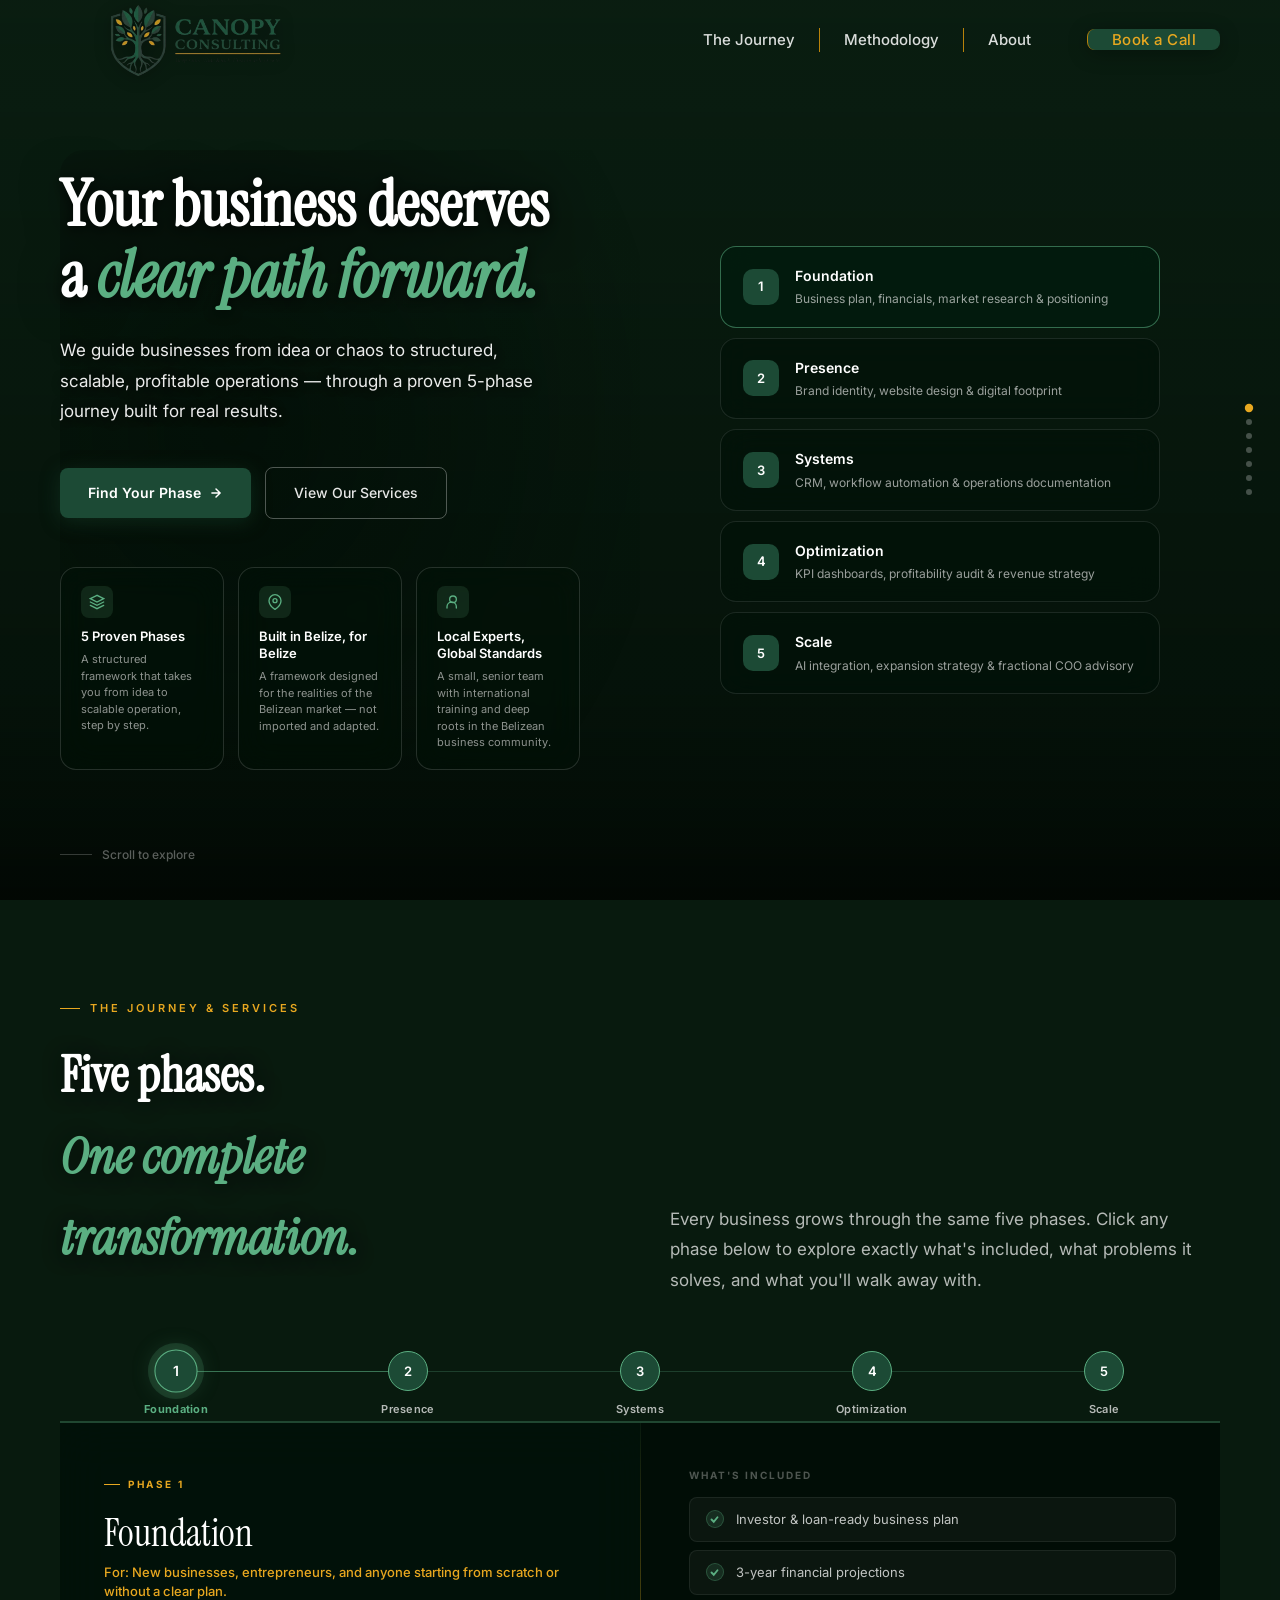
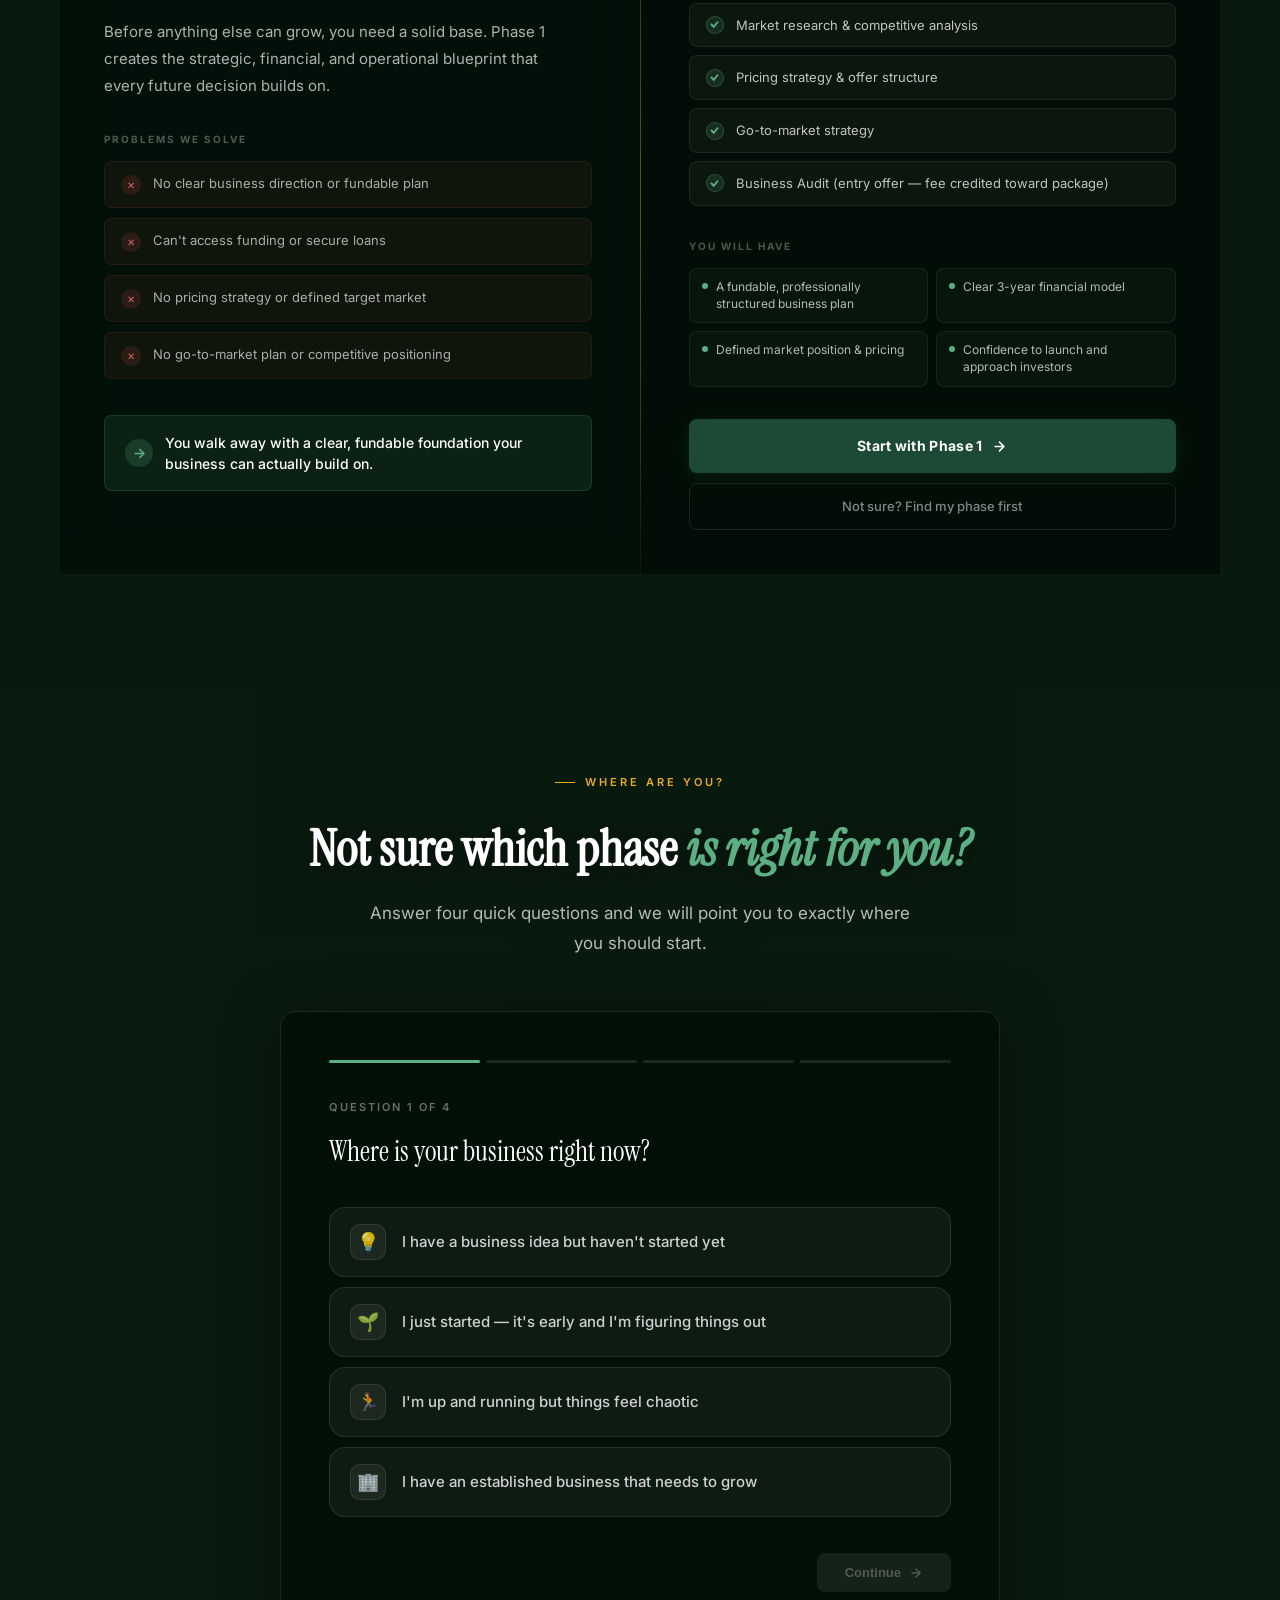
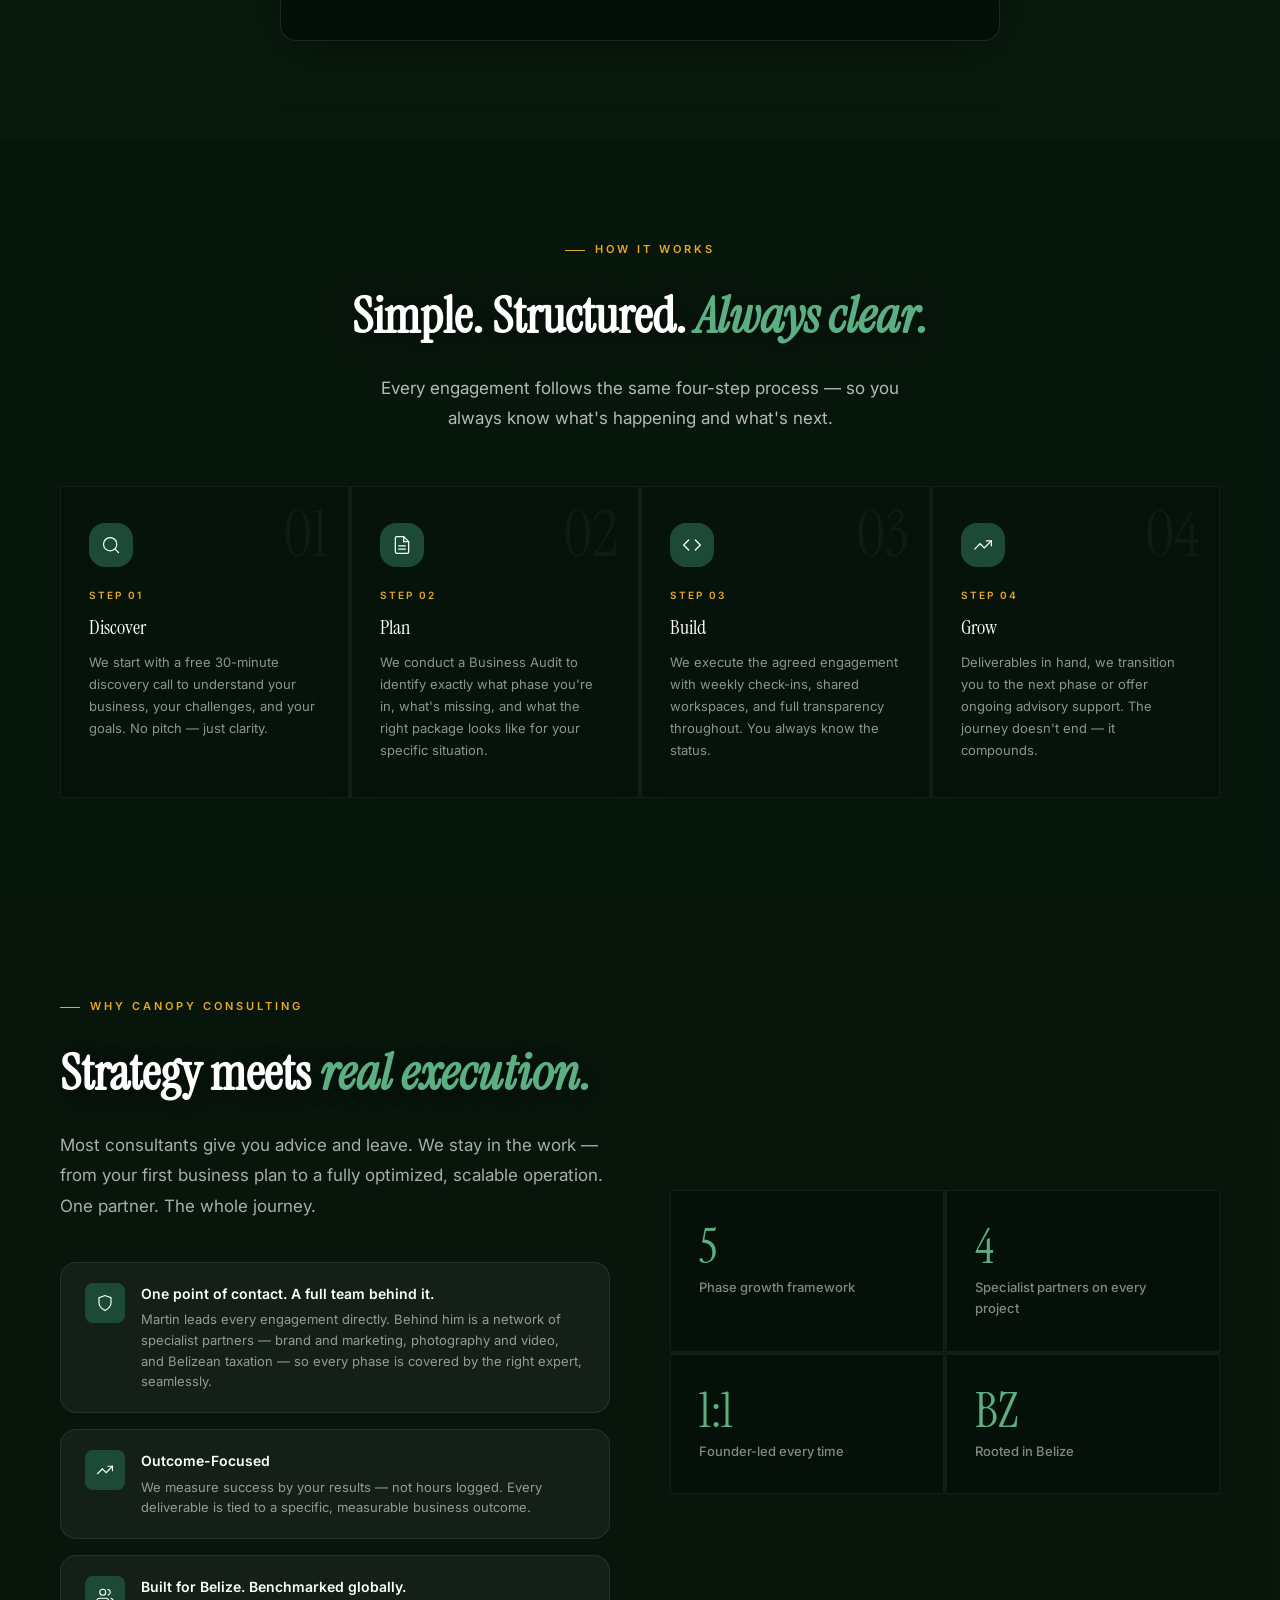
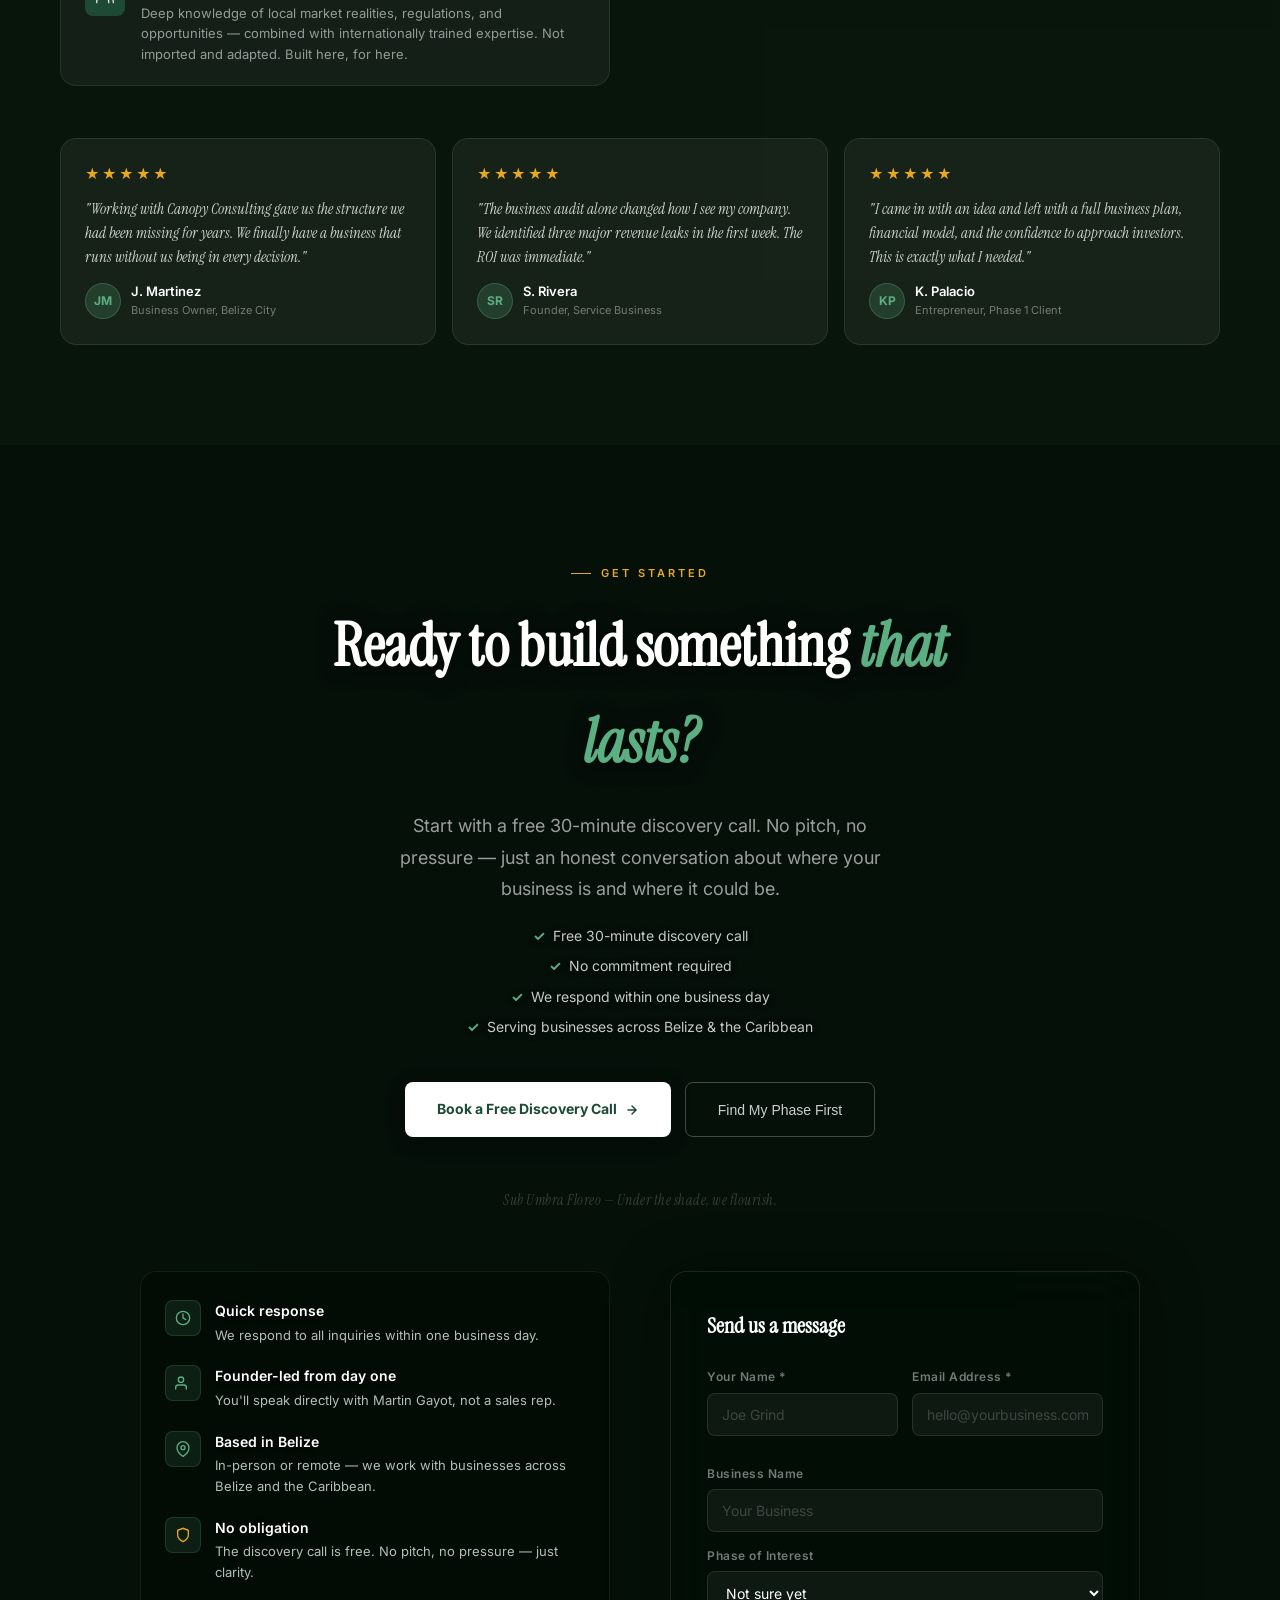
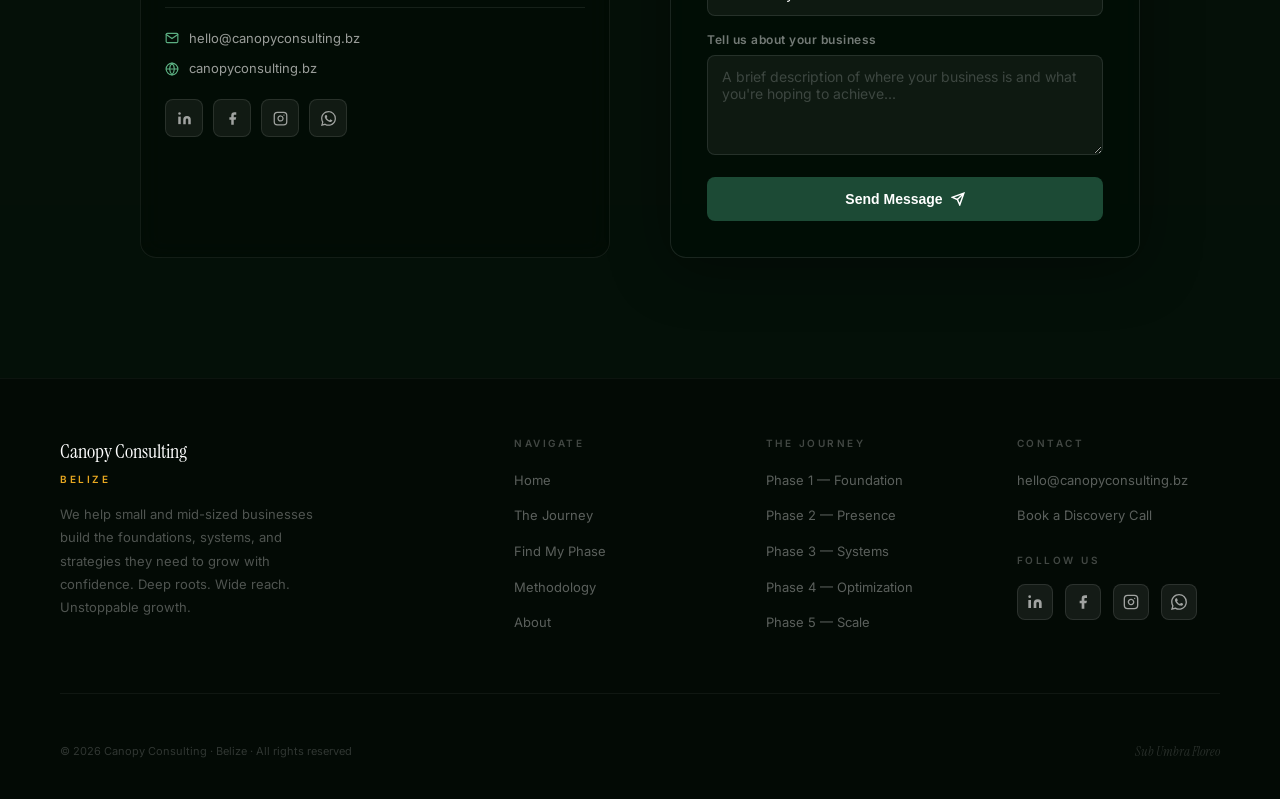
==== index.html @ 251bbc1a "Add files via upload" ====
<!DOCTYPE html>
<html lang="en">
<head>
<meta charset="UTF-8">
<meta name="viewport" content="width=device-width, initial-scale=1.0">
<title>Canopy Consulting — Deep roots. Wide reach. Unstoppable growth.</title>

  <!-- Open Graph / Social Sharing -->
  <meta property="og:type" content="website"/>
  <meta property="og:url" content="https://canopyconsulting.bz/"/>
  <meta property="og:title" content="Canopy Consulting — Business Consulting Rooted in Belize"/>
  <meta property="og:description" content="We guide businesses from idea to scale through a proven 5-phase framework. Strategy, systems, and execution — built for Belize."/>
  <meta property="og:image" content="https://canopyconsulting.bz/og-image.png"/>
  <meta property="og:image:width" content="1200"/>
  <meta property="og:image:height" content="630"/>
  <meta property="og:site_name" content="Canopy Consulting"/>

  <!-- Twitter/X Card -->
  <meta name="twitter:card" content="summary_large_image"/>
  <meta name="twitter:title" content="Canopy Consulting — Business Consulting Rooted in Belize"/>
  <meta name="twitter:description" content="We guide businesses from idea to scale through a proven 5-phase framework. Strategy, systems, and execution — built for Belize."/>
  <meta name="twitter:image" content="https://canopyconsulting.bz/og-image.png"/>

  <!-- General SEO -->
  <meta name="description" content="Canopy Consulting is a Belize-based business consulting firm helping small and mid-sized businesses build the foundations, systems, and strategies they need to grow with confidence."/>
  <meta name="author" content="Martin Gayot, Canopy Consulting"/>

  <!-- Favicon -->
  <link rel="icon" type="image/x-icon" href="favicon.ico"/>
  <link rel="icon" type="image/png" sizes="192x192" href="favicon-192.png"/>
  <link rel="icon" type="image/png" sizes="512x512" href="favicon-512.png"/>
  <link rel="apple-touch-icon" href="favicon-192.png"/>
  <meta name="theme-color" content="#1C4A35"/>

  <!-- Schema.org JSON-LD -->
  <script type="application/ld+json">
  {
    "@context": "https://schema.org",
    "@type": "ProfessionalService",
    "name": "Canopy Consulting",
    "url": "https://canopyconsulting.bz",
    "logo": "https://canopyconsulting.bz/logo.png",
    "image": "https://canopyconsulting.bz/og-image.png",
    "description": "Canopy Consulting is a Belize-based business consulting firm helping small and mid-sized businesses build the foundations, systems, and strategies they need to grow with confidence through a proven 5-phase framework.",
    "founder": {
      "@type": "Person",
      "name": "Martin Gayot"
    },
    "address": {
      "@type": "PostalAddress",
      "addressCountry": "BZ",
      "addressLocality": "Belize"
    },
    "contactPoint": {
      "@type": "ContactPoint",
      "email": "hello@canopyconsulting.bz",
      "contactType": "customer service",
      "url": "https://canopyconsulting.bz/#contact"
    },
    "sameAs": [
      "https://www.linkedin.com/company/canopy-consulting-bz"
    ],
    "areaServed": ["Belize", "Caribbean"],
    "serviceType": [
      "Business Planning",
      "Brand Identity",
      "Website Development",
      "Business Systems",
      "CRM Implementation",
      "Workflow Automation",
      "Business Optimization",
      "AI Integration",
      "Fractional COO Advisory"
    ],
    "slogan": "Deep roots. Wide reach. Unstoppable growth."
  }
  </script>
<link rel="preconnect" href="https://fonts.googleapis.com">
<link rel="preconnect" href="https://fonts.gstatic.com" crossorigin>
<link href="https://fonts.googleapis.com/css2?family=Instrument+Serif:ital@0;1&family=Inter:wght@300;400;500;600;700;800&display=swap" rel="stylesheet">
<style>
*,*::before,*::after{margin:0;padding:0;box-sizing:border-box}
html{scroll-behavior:smooth;font-size:16px}
body{
  font-family:'Inter',sans-serif;color:#1A1A18;overflow-x:hidden;line-height:1.6;background:#0B1F12;
}

/* ─── PHOTO ECOSYSTEM BACKGROUND ──────────────────────────── */
/* Use a fixed div for the background image — works on iOS Safari unlike body background-attachment:fixed */
#bg-image{
  position:fixed;
  top:0;left:0;right:0;bottom:0;
  z-index:-1;
  background-image: url('bg.jpg');
  background-size: cover;
  background-position: center top;
  background-repeat: no-repeat;
  will-change: transform;
}
/* Dark overlay */
#ecosystem-bg{
  position:fixed;
  top:0;left:0;right:0;bottom:0;
  z-index:0;
  pointer-events:none;
  background: linear-gradient(
    180deg,
    rgba(0,10,4,0.08)   0%,
    rgba(0,12,6,0.18)  15%,
    rgba(0,10,4,0.28)  35%,
    rgba(0,8,3,0.38)   55%,
    rgba(0,6,2,0.48)   75%,
    rgba(0,4,1,0.65)   90%,
    rgba(0,2,0,0.80)  100%
  );
}

:root{
  --ink:#1A1A18;--ink2:#4A4A45;--ink3:#8A8A82;
  --forest:#1C4A35;--forest2:#2A6B4E;--forest3:#3D8B65;--leaf:#5BAF82;
  --sage:#C8E6D4;--mist:#F0F7F3;
  --amber:#B8820A;--amber2:#E8A820;--amber-pale:#FDF5DC;
  --cream:#FAFAF8;--cream2:#F2F1EC;--white:#FFFFFF;
  --border:#E8E8E2;--border2:#D4D4CC;
  --r:8px;--r2:16px;--r3:24px;
}

/* Progress indicator — which ecosystem zone we're in */
.eco-zone-indicator{
  position:fixed;
  right:28px;
  top:50%;
  transform:translateY(-50%);
  z-index:100;
  display:flex;
  flex-direction:column;
  gap:8px;
}
.eco-dot{
  width:6px;height:6px;border-radius:50%;
  background:rgba(255,255,255,0.25);
  transition:all .4s;
  cursor:pointer;
}
.eco-dot.active{background:var(--amber2);transform:scale(1.4)}
.eco-dot:hover{background:rgba(255,255,255,0.6)}

/* ─── CONTENT LAYER ─────────────────────────────────────────── */
#content{position:relative;z-index:10}

/* ─── NAV ────────────────────────────────────────────────────── */
.nav{
  position:fixed;top:0;left:0;right:0;z-index:200;
  height:80px;
  display:flex;align-items:center;justify-content:space-between;
  padding:0 60px;
  background:rgba(11,31,18,0.0);
  backdrop-filter:blur(0px);
  border-bottom:1px solid transparent;
  transition:all .4s;
}
.nav.scrolled{
  background:rgba(11,31,18,0.88);
  backdrop-filter:blur(20px);
  border-bottom-color:rgba(255,255,255,0.06);
  box-shadow:0 2px 40px rgba(0,0,0,0.3);
}
.nav-logo{display:flex;align-items:center;gap:10px;text-decoration:none}
.nav-logo-img{height:80px;width:auto;display:block;object-fit:contain;filter:drop-shadow(0 2px 8px rgba(0,0,0,0.4))}
.nav-links{display:flex;align-items:center;gap:0}
.nav-links a{
  font-size:15px;font-weight:500;color:rgba(255,255,255,0.85);
  text-decoration:none;transition:color .2s, background .2s;
  padding:0 24px;cursor:pointer;
  position:relative;
}
.nav-links a::after{
  content:'';position:absolute;bottom:-4px;left:24px;right:24px;
  height:1.5px;background:var(--leaf);
  transform:scaleX(0);transform-origin:center;
  transition:transform .25s ease;
}
.nav-links a:hover{color:#fff}
.nav-links a:hover::after{transform:scaleX(1)}
.nav-links a+a{border-left:1.5px solid var(--amber)}
.nav-btn{
  background:#1C4A35;color:#E8A820 !important;
  font-family:'Inter',sans-serif;font-size:15px;font-weight:800;
  padding:20px 34px;border:none;border-radius:var(--r);
  cursor:pointer;text-decoration:none;display:inline-block;
  transition:background .2s,transform .15s;letter-spacing:0.5px;
  margin-left:32px;line-height:1.4;
  box-shadow:0 4px 20px rgba(0,0,0,0.3);
}
.nav-btn:hover{background:#2A6B4E;color:#E8A820 !important;transform:translateY(-1px)}

/* ─── SECTION SHARED ─────────────────────────────────────────── */
section{
  padding:100px 60px;
  position:relative;
}
.section-label{
  font-size:11px;font-weight:600;letter-spacing:3px;text-transform:uppercase;
  color:var(--amber2);display:flex;align-items:center;gap:10px;margin-bottom:16px;
}
.section-label::before{content:'';width:20px;height:1px;background:var(--amber2)}
.section-title{
  font-family:'Instrument Serif',serif;
  font-size:clamp(32px,4vw,52px);
  color:#fff;margin-bottom:16px;
  text-shadow:0 2px 20px rgba(0,0,0,0.4);
}
.section-title em{font-style:italic;color:var(--leaf)}
.section-lead{font-size:17px;color:rgba(255,255,255,0.7);line-height:1.8;max-width:560px}

/* Glass panel — base */
.glass{
  background:rgba(0,18,8,0.35);
  backdrop-filter:blur(16px);
  border:1px solid rgba(255,255,255,0.14);
  border-radius:var(--r2);
}
.glass-dark{
  background:rgba(0,14,6,0.78);
  backdrop-filter:blur(24px);
  border:1px solid rgba(255,255,255,0.10);
  border-radius:var(--r2);
}
.glass-light{
  background:rgba(255,255,255,0.92);
  backdrop-filter:blur(16px);
  border:1px solid rgba(255,255,255,0.6);
  border-radius:var(--r2);
}
.glass-amber{
  background:rgba(80,40,0,0.5);
  backdrop-filter:blur(12px);
  border:1px solid rgba(232,168,32,0.2);
  border-radius:var(--r2);
}

/* ─── HERO ────────────────────────────────────────────────────── */
.hero{
  min-height:100vh;
  display:grid;
  grid-template-columns:1fr 1fr;
  align-items:center;
  padding:80px 60px 60px;
}
.hero-left{
  padding-right:60px;padding-top:20px;
  /* Soft dark halo behind text — invisible edge, just darkens the leaf area */
  background: radial-gradient(ellipse 75% 80% at 30% 45%, rgba(0,10,4,0.52) 0%, transparent 100%);
  border-radius: 24px;
}
.hero h1{
  font-family:'Instrument Serif',serif;
  font-size:clamp(42px,5vw,68px);
  color:#fff;
  margin-bottom:24px;
  max-width:580px;
  line-height:1.1;
  text-shadow:0 2px 12px rgba(0,0,0,0.7), 0 4px 40px rgba(0,0,0,0.5);
}
.hero h1 em{font-style:italic;color:var(--leaf);text-shadow:0 2px 12px rgba(0,0,0,0.6)}
.hero-sub{
  font-size:17px;
  color:rgba(255,255,255,0.92);
  line-height:1.8;
  max-width:480px;
  margin-bottom:40px;
  text-shadow:0 1px 8px rgba(0,0,0,0.65);
}
.hero-actions{display:flex;gap:14px;align-items:center;flex-wrap:wrap}
.btn-primary{
  background:var(--forest);color:#fff;
  font-family:'Inter',sans-serif;font-size:14px;font-weight:600;
  padding:14px 28px;border:none;border-radius:var(--r);
  cursor:pointer;display:inline-flex;align-items:center;gap:8px;
  text-decoration:none;transition:background .2s,transform .15s,box-shadow .2s;
  box-shadow:0 4px 20px rgba(28,74,53,0.4);
}
.btn-primary:hover{background:var(--forest2);transform:translateY(-1px);box-shadow:0 6px 28px rgba(28,74,53,0.5)}
.btn-secondary{
  background:transparent;color:rgba(255,255,255,0.9);
  font-family:'Inter',sans-serif;font-size:14px;font-weight:500;
  padding:14px 28px;border:1.5px solid rgba(255,255,255,0.3);border-radius:var(--r);
  cursor:pointer;display:inline-flex;align-items:center;gap:8px;
  text-decoration:none;transition:all .2s;
}
.btn-secondary:hover{border-color:rgba(255,255,255,0.7);background:rgba(255,255,255,0.08)}

.hero-trust{display:grid;grid-template-columns:repeat(3,1fr);gap:14px;margin-top:48px}
.hero-trust-card{
  padding:18px 20px;
  display:flex;flex-direction:column;gap:6px;
  transition:border-color .2s,box-shadow .2s;
}
.hero-trust-card:hover{border-color:var(--leaf);box-shadow:0 4px 20px rgba(91,175,130,0.15)}
.hero-trust-icon{
  width:32px;height:32px;border-radius:8px;
  background:rgba(91,175,130,0.15);
  display:flex;align-items:center;justify-content:center;
  margin-bottom:4px;
}
.hero-trust-icon svg{width:16px;height:16px}
.hero-trust-label{font-size:13px;font-weight:600;color:#fff;line-height:1.3}
.hero-trust-desc{font-size:11px;color:rgba(255,255,255,0.55);line-height:1.5}

/* Hero right */
.hero-right{
  display:flex;align-items:center;justify-content:center;
  padding-left:20px;padding-top:20px;
}
.phase-preview-stack{width:100%;max-width:440px;display:flex;flex-direction:column;gap:10px}
.phase-pip{
  display:flex;align-items:center;gap:16px;
  padding:18px 22px;
  cursor:pointer;
  transition:all .25s;
  text-decoration:none;
  background:rgba(0,18,8,0.55);
  backdrop-filter:blur(16px);
  border:1px solid rgba(255,255,255,0.10);
  border-radius:var(--r2);
}
.phase-pip:hover{
  border-color:rgba(91,175,130,0.55);
  background:rgba(0,40,20,0.75);
  transform:translateX(5px);
  box-shadow:0 4px 20px rgba(0,0,0,0.3);
}
.phase-pip.active{border-color:rgba(91,175,130,0.55);background:rgba(0,28,14,0.65)}
.pip-num{
  width:36px;height:36px;border-radius:10px;
  background:var(--forest);color:#fff;
  font-size:13px;font-weight:600;
  display:flex;align-items:center;justify-content:center;flex-shrink:0;
}
.pip-body{flex:1;min-width:0}
.pip-name{font-size:14px;font-weight:600;color:#fff;margin-bottom:2px}
.pip-desc{font-size:12px;color:rgba(255,255,255,0.6)}

.hero-scroll-cue{
  position:absolute;bottom:36px;left:60px;
  display:flex;align-items:center;gap:10px;
  color:rgba(255,255,255,0.35);font-size:12px;font-weight:500;
}
.scroll-line{width:32px;height:1px;background:rgba(255,255,255,0.2);position:relative;overflow:hidden}
.scroll-line::after{content:'';position:absolute;top:0;left:-100%;width:100%;height:100%;background:var(--leaf);animation:scan 2s ease-in-out infinite}
@keyframes scan{0%{left:-100%}60%{left:100%}100%{left:100%}}

/* ─── JOURNEY + SERVICES (COMBINED) ─────────────────────────── */
.journey-section{padding:100px 60px}
.journey-header{display:grid;grid-template-columns:1fr 1fr;gap:60px;align-items:end;margin-bottom:56px}

/* Timeline track */
.phase-track{display:flex;align-items:stretch;gap:0;margin-bottom:0}
.phase-node{flex:1;position:relative;cursor:pointer}
.phase-node-top{display:flex;flex-direction:column;align-items:center;padding-bottom:0;position:relative}
.phase-connector{position:absolute;top:20px;left:calc(50% + 20px);right:-50%;height:1px;background:rgba(91,175,130,0.25)}
.phase-node:last-child .phase-connector{display:none}
.phase-node.active .phase-connector{background:rgba(91,175,130,0.6)}
.phase-circle{
  width:40px;height:40px;border-radius:50%;
  border:1.5px solid var(--leaf);
  background:var(--forest);
  display:flex;align-items:center;justify-content:center;
  font-size:13px;font-weight:600;color:#fff;
  margin-bottom:10px;transition:all .25s;position:relative;z-index:1;
}
.phase-node:hover .phase-circle{background:var(--forest2);border-color:#fff;transform:scale(1.12);box-shadow:0 0 0 5px rgba(91,175,130,0.15)}
.phase-node.active .phase-circle{background:var(--forest);border-color:var(--leaf);box-shadow:0 0 0 6px rgba(91,175,130,0.18),0 0 22px rgba(91,175,130,0.25);transform:scale(1.08)}
.phase-node-label{font-size:11px;font-weight:600;color:rgba(255,255,255,0.7);text-align:center;letter-spacing:.3px;transition:color .2s}
.phase-node:hover .phase-node-label{color:#fff}
.phase-node.active .phase-node-label{color:var(--leaf);font-weight:700}

/* Combined phase panel */
.phase-panel{
  display:none;
  margin-top:2px;
  animation:fadeSlide .3s ease;
  border-top:2px solid rgba(91,175,130,0.3);
}
.phase-panel.visible{display:grid;grid-template-columns:1fr 1px 1fr;gap:0}
@keyframes fadeSlide{from{opacity:0;transform:translateY(8px)}to{opacity:1;transform:translateY(0)}}

/* Left column — narrative */
.pp-left{
  padding:44px 48px 44px 44px;
  background:rgba(0,16,8,0.78);
  backdrop-filter:blur(24px);
}
.pp-phase-tag{
  display:inline-flex;align-items:center;gap:8px;
  font-size:10px;font-weight:700;letter-spacing:2.5px;text-transform:uppercase;
  color:var(--amber2);margin-bottom:20px;
}
.pp-phase-tag::before{content:'';width:16px;height:1px;background:var(--amber2)}
.pp-title{
  font-family:'Instrument Serif',serif;
  font-size:clamp(28px,3vw,40px);
  color:#fff;margin-bottom:8px;line-height:1.1;
}
.pp-who{
  font-size:13px;color:var(--amber2);font-weight:500;
  margin-bottom:16px;line-height:1.5;
}
.pp-desc{
  font-size:15px;color:rgba(255,255,255,0.68);
  line-height:1.8;margin-bottom:32px;
  max-width:460px;
}

/* Problems solved */
.pp-problems-label{
  font-size:10px;font-weight:700;letter-spacing:2px;text-transform:uppercase;
  color:rgba(255,255,255,0.3);margin-bottom:14px;
}
.pp-problems{display:flex;flex-direction:column;gap:10px;margin-bottom:36px}
.pp-problem{
  display:flex;align-items:flex-start;gap:12px;
  padding:12px 16px;
  background:rgba(255,80,80,0.06);
  border:1px solid rgba(255,80,80,0.1);
  border-radius:var(--r);
  font-size:13px;color:rgba(255,255,255,0.65);line-height:1.4;
}
.pp-problem-icon{
  width:20px;height:20px;border-radius:50%;
  background:rgba(255,80,80,0.12);
  display:flex;align-items:center;justify-content:center;
  flex-shrink:0;font-size:10px;color:rgba(255,120,120,0.8);
  margin-top:1px;
}

/* Outcome bar */
.pp-outcome{
  display:flex;align-items:center;gap:12px;
  padding:16px 20px;
  background:rgba(91,175,130,0.1);
  border:1px solid rgba(91,175,130,0.2);
  border-radius:var(--r);
  font-size:14px;font-weight:500;color:#fff;
  line-height:1.5;
}
.pp-outcome-arrow{
  width:28px;height:28px;border-radius:50%;
  background:rgba(91,175,130,0.2);
  display:flex;align-items:center;justify-content:center;
  color:var(--leaf);font-size:14px;font-weight:700;flex-shrink:0;
}

/* Amber divider */
.pp-divider{
  background:linear-gradient(180deg, transparent 0%, rgba(184,130,10,0.3) 20%, rgba(232,168,32,0.4) 50%, rgba(184,130,10,0.3) 80%, transparent 100%);
  width:1px;
}

/* Right column — deliverables */
.pp-right{
  padding:44px 44px 44px 48px;
  background:rgba(0,12,6,0.82);
  backdrop-filter:blur(24px);
  display:flex;flex-direction:column;
}

.pp-col-label{
  font-size:10px;font-weight:700;letter-spacing:2px;text-transform:uppercase;
  color:rgba(255,255,255,0.3);margin-bottom:14px;
}

/* Services checklist */
.pp-services{
  display:flex;flex-direction:column;gap:8px;
  margin-bottom:32px;
}
.pp-service-item{
  display:flex;align-items:center;gap:12px;
  padding:11px 16px;
  background:rgba(255,255,255,0.04);
  border:1px solid rgba(255,255,255,0.07);
  border-radius:var(--r);
  font-size:13px;color:rgba(255,255,255,0.75);
  transition:all .2s;
}
.pp-service-item:hover{background:rgba(91,175,130,0.08);border-color:rgba(91,175,130,0.15);color:#fff}
.pp-service-check{
  width:18px;height:18px;border-radius:50%;
  background:rgba(91,175,130,0.15);border:1px solid rgba(91,175,130,0.3);
  display:flex;align-items:center;justify-content:center;flex-shrink:0;
}
.pp-service-check svg{width:9px;height:9px}

/* You will have */
.pp-results{
  display:grid;grid-template-columns:1fr 1fr;gap:8px;
  margin-bottom:32px;
}
.pp-result-item{
  display:flex;align-items:flex-start;gap:8px;
  padding:10px 12px;
  background:rgba(91,175,130,0.06);
  border:1px solid rgba(91,175,130,0.12);
  border-radius:var(--r);
  font-size:12px;color:rgba(255,255,255,0.7);line-height:1.4;
}
.pp-result-dot{
  width:6px;height:6px;border-radius:50%;
  background:var(--leaf);flex-shrink:0;margin-top:4px;
}

/* Phase progression strip */
.pp-progression{
  display:flex;align-items:center;gap:6px;
  margin-bottom:28px;
  padding:12px 16px;
  background:rgba(255,255,255,0.03);
  border-radius:var(--r);
  border:1px solid rgba(255,255,255,0.05);
}
.pp-prog-step{
  display:flex;align-items:center;gap:6px;
  font-size:10px;color:rgba(255,255,255,0.25);
  font-weight:500;letter-spacing:.3px;
}
.pp-prog-step.current{color:var(--leaf);font-weight:700}
.pp-prog-step.done{color:rgba(255,255,255,0.45)}
.pp-prog-dot{width:5px;height:5px;border-radius:50%;background:rgba(255,255,255,0.15);flex-shrink:0}
.pp-prog-step.current .pp-prog-dot{background:var(--leaf)}
.pp-prog-step.done .pp-prog-dot{background:rgba(255,255,255,0.4)}
.pp-prog-arrow{color:rgba(255,255,255,0.15);font-size:10px}

/* CTA area */
.pp-cta-area{margin-top:auto}
.pp-price-placeholder{
  display:flex;align-items:center;justify-content:space-between;
  padding:14px 18px;
  background:rgba(184,130,10,0.08);
  border:1px solid rgba(184,130,10,0.15);
  border-radius:var(--r);
  margin-bottom:14px;
}
.pp-price-label{font-size:11px;color:rgba(255,255,255,0.4);font-weight:500;letter-spacing:.5px}
.pp-price-value{font-family:'Instrument Serif',serif;font-size:18px;color:var(--amber2)}
.pp-cta-btn{
  width:100%;
  background:var(--forest);color:#fff;
  font-family:'Inter',sans-serif;font-size:14px;font-weight:700;
  padding:16px 24px;border:none;border-radius:var(--r);
  cursor:pointer;display:flex;align-items:center;justify-content:center;gap:10px;
  text-decoration:none;transition:all .2s;
  box-shadow:0 4px 20px rgba(28,74,53,0.3);
  letter-spacing:.3px;
}
.pp-cta-btn:hover{background:var(--forest2);transform:translateY(-2px);box-shadow:0 6px 28px rgba(28,74,53,0.45)}
.pp-cta-secondary{
  width:100%;margin-top:10px;
  background:transparent;color:rgba(255,255,255,0.5);
  font-size:13px;font-weight:500;
  padding:12px 24px;border:1px solid rgba(255,255,255,0.1);border-radius:var(--r);
  cursor:pointer;display:flex;align-items:center;justify-content:center;gap:8px;
  text-decoration:none;transition:all .2s;
}
.pp-cta-secondary:hover{border-color:rgba(255,255,255,0.3);color:rgba(255,255,255,0.8)}

/* Responsive */
@media(max-width:960px){
  .journey-header{grid-template-columns:1fr}
  .phase-panel.visible{grid-template-columns:1fr}
  .pp-divider{display:none}
  .pp-left,.pp-right{padding:32px 24px}
  .pp-results{grid-template-columns:1fr}
}

/* ─── QUIZ SECTION ───────────────────────────────────────────── */
.quiz-section{padding:100px 60px}
.quiz-section .section-title{margin-bottom:8px}
.quiz-section .section-lead{margin-bottom:52px}
.quiz-card{
  max-width:720px;margin:0 auto;
  padding:48px;
  box-shadow:0 8px 60px rgba(0,0,0,0.4);
}
.quiz-progress{display:flex;align-items:center;gap:6px;margin-bottom:36px}
.quiz-progress-step{flex:1;height:3px;border-radius:2px;background:rgba(255,255,255,0.1);transition:background .4s}
.quiz-progress-step.done{background:var(--forest)}
.quiz-progress-step.active{background:var(--leaf)}
.quiz-q-label{font-size:11px;font-weight:600;letter-spacing:2px;text-transform:uppercase;color:rgba(255,255,255,0.4);margin-bottom:14px}
.quiz-question{font-family:'Instrument Serif',serif;font-size:clamp(20px,2.5vw,28px);color:#fff;margin-bottom:32px}
.quiz-options{display:flex;flex-direction:column;gap:10px;margin-bottom:36px}
.quiz-option{
  display:flex;align-items:center;gap:16px;
  padding:16px 20px;
  background:rgba(255,255,255,0.05);border:1.5px solid rgba(255,255,255,0.1);
  border-radius:var(--r2);cursor:pointer;
  transition:all .2s;
  font-size:15px;color:rgba(255,255,255,0.8);font-weight:500;
}
.quiz-option:hover{border-color:var(--leaf);background:rgba(91,175,130,0.08)}
.quiz-option.selected{border-color:var(--leaf);background:rgba(91,175,130,0.12);color:#fff}
.quiz-option-icon{
  width:36px;height:36px;border-radius:10px;
  background:rgba(255,255,255,0.06);border:1px solid rgba(255,255,255,0.1);
  display:flex;align-items:center;justify-content:center;
  font-size:18px;flex-shrink:0;transition:all .2s;
}
.quiz-option.selected .quiz-option-icon{background:var(--forest);border-color:var(--forest)}
.quiz-nav{display:flex;justify-content:space-between;align-items:center}
.quiz-back{
  background:transparent;color:rgba(255,255,255,0.4);font-size:13px;font-weight:500;
  border:none;cursor:pointer;padding:10px 0;
  display:flex;align-items:center;gap:6px;transition:color .2s;
}
.quiz-back:hover{color:rgba(255,255,255,0.8)}
.quiz-next{
  background:var(--forest);color:#fff;font-size:13px;font-weight:600;
  padding:12px 28px;border:none;border-radius:var(--r);
  cursor:pointer;display:flex;align-items:center;gap:8px;transition:all .2s;
}
.quiz-next:hover{background:var(--forest2);transform:translateY(-1px)}
.quiz-next:disabled{background:rgba(255,255,255,0.08);color:rgba(255,255,255,0.25);cursor:not-allowed;transform:none}
.quiz-result{display:none;text-align:center;animation:fadeSlide .4s ease}
.quiz-result.visible{display:block}
.quiz-result-phase{
  display:inline-flex;align-items:center;gap:10px;
  background:rgba(91,175,130,0.12);border:1px solid rgba(91,175,130,0.2);
  padding:8px 20px;border-radius:100px;
  font-size:13px;font-weight:600;color:var(--leaf);margin-bottom:20px;
}
.quiz-result h3{font-family:'Instrument Serif',serif;font-size:32px;color:#fff;margin-bottom:12px}
.quiz-result p{font-size:16px;color:rgba(255,255,255,0.65);max-width:480px;margin:0 auto 32px}
.quiz-result-actions{display:flex;gap:12px;justify-content:center;flex-wrap:wrap}
.quiz-restart{
  background:transparent;color:rgba(255,255,255,0.35);font-size:13px;
  border:none;cursor:pointer;margin-top:16px;
  text-decoration:underline;text-underline-offset:3px;
}
.quiz-restart:hover{color:rgba(255,255,255,0.7)}

/* ─── SERVICES SECTION ───────────────────────────────────────── */
.services-section{padding:100px 60px}
.services-section .section-title{margin-bottom:8px}
.services-section .section-lead{margin-bottom:52px}
/* ─── SERVICES GRID ─────────────────────────────────────────── */
.services-grid{
  display:grid;
  grid-template-columns:repeat(5,1fr);
  gap:2px;
  background:rgba(255,255,255,0.04);
}
.service-card{
  padding:36px 28px;
  position:relative;
  background:rgba(0,20,10,0.72);
  backdrop-filter:blur(20px);
  border-top:3px solid rgba(91,175,130,0.25);
  border-left:1px solid rgba(255,255,255,0.05);
  border-right:1px solid rgba(255,255,255,0.05);
  border-bottom:1px solid rgba(255,255,255,0.05);
  transition:all .25s;
}
.service-card:hover{
  background:rgba(20,60,40,0.90);
  border-top-color:var(--leaf);
  border-color:rgba(91,175,130,0.25);
  transform:translateY(-3px);
  box-shadow:0 8px 40px rgba(0,0,0,0.35);
  z-index:2;
}
.sc-phase-label{font-size:10px;font-weight:600;letter-spacing:2px;text-transform:uppercase;color:var(--amber2);margin-bottom:14px}
.sc-icon{
  width:44px;height:44px;border-radius:var(--r2);
  background:rgba(255,255,255,0.07);
  display:flex;align-items:center;justify-content:center;margin-bottom:18px;
}
.sc-icon svg{width:20px;height:20px}
.sc-title{font-family:'Instrument Serif',serif;font-size:20px;color:#fff;margin-bottom:10px}
.sc-desc{font-size:13px;color:rgba(255,255,255,0.6);line-height:1.7;margin-bottom:20px}
.sc-list{list-style:none;margin-bottom:24px}
.sc-list li{font-size:12px;color:rgba(255,255,255,0.6);padding:6px 0;border-bottom:1px solid rgba(255,255,255,0.06);display:flex;align-items:flex-start;gap:9px}
.sc-list li:last-child{border-bottom:none}
.sc-list-dot{width:4px;height:4px;border-radius:50%;background:var(--leaf);flex-shrink:0;margin-top:7px}
.sc-outcome{
  font-size:12px;font-weight:500;color:rgba(255,255,255,0.8);
  padding:11px 14px;background:rgba(91,175,130,0.1);border:1px solid rgba(91,175,130,0.15);
  border-radius:var(--r);margin-bottom:20px;display:flex;align-items:flex-start;gap:8px;line-height:1.5;
}
.sc-outcome-arrow{color:var(--leaf);font-weight:700;flex-shrink:0}
.sc-cta{
  width:100%;background:var(--forest);color:#fff;
  font-size:12px;font-weight:600;
  padding:12px 16px;border:none;border-radius:var(--r);
  cursor:pointer;transition:all .2s;display:flex;align-items:center;justify-content:center;gap:8px;text-decoration:none;
}
.sc-cta:hover{background:var(--forest2);transform:translateY(-1px)}

/* ─── PROCESS SECTION ────────────────────────────────────────── */
.process-section{padding:100px 60px}
.process-grid{display:grid;grid-template-columns:repeat(4,1fr);gap:2px;background:rgba(255,255,255,0.04);margin-top:52px}
.process-step{
  padding:36px 28px;position:relative;overflow:hidden;transition:background .2s;
  background:rgba(0,14,6,0.68);backdrop-filter:blur(16px);
  border:1px solid rgba(255,255,255,0.06);
}
.process-step:hover{background:rgba(15,40,22,0.80)}
.process-step-num{
  font-family:'Instrument Serif',serif;font-size:64px;
  color:rgba(255,255,255,0.04);line-height:1;
  position:absolute;top:16px;right:20px;
}
.ps-icon{
  width:44px;height:44px;border-radius:var(--r2);
  background:var(--forest);
  display:flex;align-items:center;justify-content:center;margin-bottom:20px;
}
.ps-icon svg{width:20px;height:20px}
.ps-num-small{font-size:10px;font-weight:600;letter-spacing:2px;text-transform:uppercase;color:var(--amber2);margin-bottom:8px}
.ps-title{font-family:'Instrument Serif',serif;font-size:20px;color:#fff;margin-bottom:8px}
.ps-desc{font-size:13px;color:rgba(255,255,255,0.55);line-height:1.7}

/* ─── TRUST SECTION ──────────────────────────────────────────── */
.trust-section{padding:100px 60px}
.trust-grid{display:grid;grid-template-columns:1fr 1fr;gap:60px;align-items:center}
.trust-section .section-title{color:#fff}
.trust-section .section-lead{color:rgba(255,255,255,0.65);margin-bottom:40px}
.trust-stats{display:grid;grid-template-columns:1fr 1fr;gap:2px;background:rgba(255,255,255,0.04)}
.trust-stat{
  padding:32px 28px;transition:background .2s;
  background:rgba(0,12,5,0.72);backdrop-filter:blur(16px);
  border:1px solid rgba(255,255,255,0.06);
}
.trust-stat:hover{background:rgba(20,50,28,0.82)}
.ts-num{font-family:'Instrument Serif',serif;font-size:48px;color:var(--leaf);line-height:1;margin-bottom:6px}
.ts-label{font-size:13px;color:rgba(255,255,255,0.5);font-weight:500}
.trust-pillars{display:flex;flex-direction:column;gap:16px}
.trust-pillar{
  display:flex;gap:16px;align-items:flex-start;
  padding:20px 24px;
  background:rgba(255,255,255,0.05);border:1px solid rgba(255,255,255,0.08);
  border-radius:var(--r2);transition:all .2s;
}
.trust-pillar:hover{border-color:rgba(91,175,130,0.2);background:rgba(28,74,53,0.2)}
.tp-icon{
  width:40px;height:40px;border-radius:var(--r);background:var(--forest);
  display:flex;align-items:center;justify-content:center;flex-shrink:0;
}
.tp-icon svg{width:18px;height:18px}
.tp-title{font-size:14px;font-weight:600;color:#fff;margin-bottom:4px}
.tp-desc{font-size:13px;color:rgba(255,255,255,0.55);line-height:1.6}
.testimonial-placeholder{
  margin-top:52px;
  display:grid;grid-template-columns:1fr 1fr 1fr;gap:16px;
}
.tp-card{
  background:rgba(255,255,255,0.06);border:1px solid rgba(255,255,255,0.09);
  border-radius:var(--r2);padding:24px;
  backdrop-filter:blur(12px);
  display:flex;flex-direction:column;gap:12px;
  transition:all .2s;
}
.tp-card:hover{background:rgba(255,255,255,0.09);border-color:rgba(91,175,130,0.15)}
.tp-stars{color:var(--amber2);font-size:14px;letter-spacing:2px}
.tp-quote{font-family:'Instrument Serif',serif;font-size:15px;color:rgba(255,255,255,0.8);line-height:1.6;font-style:italic}
.tp-author{display:flex;align-items:center;gap:10px}
.tp-avatar{
  width:36px;height:36px;border-radius:50%;
  background:rgba(91,175,130,0.2);border:1px solid rgba(91,175,130,0.3);
  display:flex;align-items:center;justify-content:center;
  font-size:12px;font-weight:700;color:var(--leaf);flex-shrink:0;
}
.tp-name{font-size:13px;font-weight:600;color:#fff}
.tp-role{font-size:11px;color:rgba(255,255,255,0.4)}

/* ─── FINAL CTA / CONTACT ─────────────────────────────────────── */
.final-cta{padding:120px 60px;text-align:center}
.final-cta-inner{max-width:680px;margin:0 auto}
.final-cta h2{
  font-family:'Instrument Serif',serif;
  font-size:clamp(36px,5vw,60px);
  color:#fff;margin-bottom:20px;
  text-shadow:0 2px 20px rgba(0,0,0,0.5);
}
.final-cta h2 em{font-style:italic;color:var(--leaf)}
.final-cta>div>p{font-size:18px;color:rgba(255,255,255,0.6);line-height:1.75;max-width:500px;margin:0 auto 20px}
.cta-checklist{
  display:flex;flex-direction:column;gap:8px;
  align-items:center;margin-bottom:44px;
}
.cta-check{
  display:flex;align-items:center;gap:8px;
  font-size:14px;color:rgba(255,255,255,0.78);
  text-shadow:0 1px 6px rgba(0,0,0,0.5);
}
.cta-check::before{content:'✓';color:var(--leaf);font-weight:700}
.final-cta-actions{display:flex;gap:14px;justify-content:center;flex-wrap:wrap;margin-bottom:52px}
.btn-cta-primary{
  background:#fff;color:var(--forest);
  font-size:14px;font-weight:700;
  padding:16px 32px;border:none;border-radius:var(--r);
  cursor:pointer;display:inline-flex;align-items:center;gap:8px;
  text-decoration:none;transition:all .2s;
  box-shadow:0 4px 20px rgba(0,0,0,0.3);
}
.btn-cta-primary:hover{background:var(--sage);transform:translateY(-1px)}
.btn-cta-ghost{
  background:transparent;color:rgba(255,255,255,0.8);
  font-size:14px;font-weight:500;
  padding:16px 32px;border:1.5px solid rgba(255,255,255,0.25);border-radius:var(--r);
  cursor:pointer;display:inline-flex;align-items:center;gap:8px;
  text-decoration:none;transition:all .2s;
}
.btn-cta-ghost:hover{border-color:rgba(255,255,255,0.6);background:rgba(255,255,255,0.06)}
.final-motto{color:rgba(255,255,255,0.2);font-family:'Instrument Serif',serif;font-size:14px;font-style:italic;letter-spacing:.5px}

/* Contact form */
.contact-grid{
  display:grid;grid-template-columns:1fr 1fr;gap:60px;
  max-width:1000px;margin:60px auto 0;text-align:left;
}
.contact-perks{
  display:flex;flex-direction:column;gap:20px;
  /* Subtle dark panel behind the perks list */
  background:rgba(0,10,4,0.45);
  backdrop-filter:blur(12px);
  border:1px solid rgba(255,255,255,0.07);
  border-radius:var(--r2);
  padding:28px 24px;
}
.contact-perk{display:flex;gap:14px;align-items:flex-start}
.cperk-icon{
  width:36px;height:36px;border-radius:8px;
  background:rgba(91,175,130,0.12);border:1px solid rgba(91,175,130,0.2);
  display:flex;align-items:center;justify-content:center;flex-shrink:0;
}
.cperk-icon svg{width:16px;height:16px}
.cperk-title{font-size:14px;font-weight:600;color:#fff;margin-bottom:2px;text-shadow:0 1px 6px rgba(0,0,0,0.5)}
.cperk-desc{font-size:13px;color:rgba(255,255,255,0.72)}
.contact-form-wrap{padding:36px;box-shadow:0 8px 60px rgba(0,0,0,0.4)}
.contact-form-wrap h4{font-family:'Instrument Serif',serif;font-size:22px;color:#fff;margin-bottom:24px}
.form-row{display:grid;grid-template-columns:1fr 1fr;gap:14px;margin-bottom:14px}
.form-field{margin-bottom:14px}
.form-field label{display:block;font-size:12px;font-weight:600;color:rgba(255,255,255,0.45);letter-spacing:.5px;margin-bottom:6px}
.form-field input,.form-field select,.form-field textarea{
  width:100%;background:rgba(255,255,255,0.05);
  border:1px solid rgba(255,255,255,0.1);
  border-radius:var(--r);padding:12px 14px;
  font-family:'Inter',sans-serif;font-size:14px;
  color:#fff;
  transition:border-color .2s;
  outline:none;
}
.form-field input::placeholder,.form-field textarea::placeholder{color:rgba(255,255,255,0.2)}
.form-field input:focus,.form-field select:focus,.form-field textarea:focus{border-color:var(--leaf)}
.form-field select option{background:#0d2818;color:#fff}
.form-field textarea{resize:vertical;min-height:100px}
.form-submit{
  width:100%;background:var(--forest);color:#fff;
  font-size:14px;font-weight:700;
  padding:14px 24px;border:none;border-radius:var(--r);
  cursor:pointer;display:flex;align-items:center;justify-content:center;gap:8px;
  transition:all .2s;margin-top:6px;
}
.form-submit:hover{background:var(--forest2);transform:translateY(-1px)}
.form-success{
  text-align:center;padding:40px 20px;
  display:none;
}
.form-success.visible{display:block}
.form-success-icon{
  width:56px;height:56px;border-radius:50%;
  background:rgba(91,175,130,0.15);border:2px solid rgba(91,175,130,0.3);
  display:flex;align-items:center;justify-content:center;
  margin:0 auto 16px;
}
.form-success h4{font-family:'Instrument Serif',serif;font-size:22px;color:#fff;margin-bottom:8px}
.form-success p{font-size:14px;color:rgba(255,255,255,0.5)}

/* ─── FOOTER ─────────────────────────────────────────────────── */
footer{
  padding:56px 60px 36px;
  background:rgba(4,10,6,0.95);
  position:relative;overflow:hidden;
  border-top:1px solid rgba(255,255,255,0.04);
}
.footer-top{
  display:grid;grid-template-columns:2fr 1fr 1fr 1fr;
  gap:48px;margin-bottom:48px;
  padding-bottom:48px;border-bottom:1px solid rgba(255,255,255,0.05);
}
.footer-brand .fn{font-family:'Instrument Serif',serif;font-size:20px;color:#fff;margin-bottom:4px}
.footer-brand .ft{font-size:10px;font-weight:600;letter-spacing:2.5px;text-transform:uppercase;color:var(--amber2);margin-bottom:16px}
.footer-brand p{font-size:13px;color:rgba(255,255,255,0.3);line-height:1.8;max-width:260px}
.footer-col h5{font-size:10px;font-weight:600;letter-spacing:2.5px;text-transform:uppercase;color:rgba(255,255,255,0.25);margin-bottom:16px}
.footer-col ul{list-style:none}
.footer-col li{margin-bottom:10px}
.footer-col a{font-size:13px;color:rgba(255,255,255,0.35);text-decoration:none;transition:color .2s;cursor:pointer}
.footer-col a:hover{color:rgba(255,255,255,0.8)}
.footer-bottom{display:flex;justify-content:space-between;align-items:center;flex-wrap:wrap;gap:12px}
.footer-bottom p{font-size:11px;color:rgba(255,255,255,0.18)}
.footer-motto{font-family:'Instrument Serif',serif;font-size:13px;font-style:italic;color:rgba(255,255,255,0.15)}

/* ─── SECTION BACKGROUNDS — transparent to show photo ── */
.journey-section,
.quiz-section,
.services-section,
.process-section,
.trust-section,
.final-cta{
  background: transparent !important;
}
/* Subtle per-section tint layers for readability at each depth */
.journey-section{ background: rgba(0,12,5,0.25) !important; }
.quiz-section    { background: rgba(0,10,4,0.20) !important; }
.services-section{ background: rgba(0,8,3,0.30) !important; }
.process-section { background: rgba(0,6,2,0.35) !important; }
.trust-section   { background: rgba(5,8,2,0.40) !important; }
.final-cta       { background: rgba(0,4,1,0.55) !important; }
.text-center{text-align:center}
.text-center .section-lead{margin:0 auto 52px}
.text-center .section-label{justify-content:center}
.serif{font-family:'Instrument Serif',serif}

/* ─── HAMBURGER MENU ─────────────────────────────────────────── */
.hamburger{
  display:none;flex-direction:column;justify-content:center;
  gap:5px;cursor:pointer;padding:8px;
  background:transparent;border:none;z-index:300;
}
.hamburger span{
  display:block;width:22px;height:2px;
  background:rgba(255,255,255,0.85);
  border-radius:2px;transition:all .3s;
}
.hamburger.open span:nth-child(1){transform:translateY(7px) rotate(45deg)}
.hamburger.open span:nth-child(2){opacity:0}
.hamburger.open span:nth-child(3){transform:translateY(-7px) rotate(-45deg)}
.mobile-menu{
  display:none;position:fixed;
  top:0;left:0;right:0;bottom:0;
  background:rgba(8,20,12,0.97);
  backdrop-filter:blur(20px);
  z-index:250;
  flex-direction:column;
  align-items:center;justify-content:center;
  gap:8px;
}
.mobile-menu.open{display:flex}
.mobile-menu a{
  font-size:24px;font-weight:500;color:rgba(255,255,255,0.85);
  text-decoration:none;padding:16px 40px;
  transition:color .2s;letter-spacing:.5px;
  width:100%;text-align:center;
}
.mobile-menu a:hover{color:#fff}
.mobile-menu .mob-btn{
  margin-top:16px;
  background:var(--forest);color:#E8A820;
  font-size:16px;font-weight:800;
  padding:18px 48px;border-radius:var(--r);
  border:none;cursor:pointer;text-decoration:none;
}
.mobile-menu-close{
  position:absolute;top:20px;right:20px;
  background:transparent;border:none;color:rgba(255,255,255,0.6);
  font-size:28px;cursor:pointer;padding:8px;
}
@media(max-width:960px){
  .hamburger{display:flex}
  .nav-links{display:none}
}
/* ─── MOBILE (max 960px) ──────────────────────────────────── */
@media(max-width:960px){
  /* Nav */
  .nav{padding:0 16px;height:64px}
  .nav-logo-img{height:56px}
  .nav-links a{padding:0 12px;font-size:13px}
  .nav-btn{padding:12px 18px;font-size:13px;margin-left:12px}

  /* Hero */
  .hero{grid-template-columns:1fr;padding:80px 20px 52px;min-height:auto}
  .hero-right{display:none}
  .hero h1{font-size:clamp(34px,8vw,52px)}
  .hero-sub{font-size:15px}
  .hero-trust{grid-template-columns:1fr;gap:10px;margin-top:32px}
  .hero-scroll-cue{left:20px}

  /* Sections */
  section{padding:60px 20px}
  .final-cta{padding:60px 20px}

  /* Journey */
  .journey-header{grid-template-columns:1fr;gap:24px;margin-bottom:36px}
  .phase-track{gap:0}
  .phase-circle{width:34px;height:34px;font-size:12px}
  .phase-node-label{font-size:10px}
  .phase-connector{top:17px}
  .phase-panel.visible{grid-template-columns:1fr}
  .pp-divider{display:none}
  .pp-left,.pp-right{padding:24px 20px}
  .pp-results{grid-template-columns:1fr}
  .pp-title{font-size:clamp(22px,6vw,32px)}
  .pp-problems{gap:8px}
  .pp-cta-btn,.pp-cta-secondary{font-size:13px;padding:13px 20px}

  /* Quiz */
  .quiz-card{padding:28px 20px}
  .quiz-question{font-size:clamp(17px,4vw,24px)}
  .quiz-option{font-size:14px;padding:13px 14px}

  /* Services */
  .services-grid{grid-template-columns:1fr}

  /* Process */
  .process-grid{grid-template-columns:1fr}

  /* Trust */
  .trust-grid{grid-template-columns:1fr}
  .trust-stats{grid-template-columns:1fr 1fr}
  .testimonial-placeholder{grid-template-columns:1fr}

  /* Contact */
  .contact-grid{grid-template-columns:1fr}
  .form-row{grid-template-columns:1fr}

  /* CTA */
  .final-cta-actions{flex-direction:column;align-items:stretch}
  .btn-cta-primary,.btn-cta-ghost{justify-content:center}
  .final-cta h2{font-size:clamp(28px,7vw,48px)}

  /* Footer */
  .footer-top{grid-template-columns:1fr;gap:28px}
  footer{padding:48px 20px 28px}

  /* Hide side dots */
  .eco-zone-indicator{display:none}
}

/* ─── SMALL PHONES (max 480px) ───────────────────────────── */
@media(max-width:480px){
  .nav-links a:not(.nav-btn){display:none}
  .nav-btn{margin-left:auto}
  .hero h1{font-size:32px}
  .section-title{font-size:28px}
  .phase-track{display:grid;grid-template-columns:repeat(5,1fr);gap:4px}
  .phase-node-label{font-size:9px;letter-spacing:0}
  .phase-circle{width:30px;height:30px;font-size:11px}
  .quiz-card{padding:24px 16px}
  .trust-stats{grid-template-columns:1fr 1fr}
  .pp-problems{gap:6px}
  .footer-top{grid-template-columns:1fr}
}
</style>
</head>
<body>

<!-- ─── BACKGROUND IMAGE ──────────────────────────────────────── -->
<div id="bg-image" aria-hidden="true"></div>

<!-- ─── ECOSYSTEM BACKGROUND ─────────────────────────────────── -->
<div id="ecosystem-bg" aria-hidden="true"></div>

<!-- ─── ECO ZONE DOTS ─────────────────────────────────────────── -->
<nav class="eco-zone-indicator" aria-label="Page sections">
  <div class="eco-dot active" data-target="home" title="Sky — Hero"></div>
  <div class="eco-dot" data-target="journey" title="Upper Canopy — Journey"></div>
  <div class="eco-dot" data-target="quiz" title="Mid Canopy — Quiz"></div>
  <div class="eco-dot" data-target="journey" title="Trunks — Journey &amp; Services"></div>
  <div class="eco-dot" data-target="process" title="Lower Forest — Process"></div>
  <div class="eco-dot" data-target="about-us" title="Forest Floor — About"></div>
  <div class="eco-dot" data-target="contact" title="Underground — Contact"></div>
</nav>

<!-- ─── CONTENT ───────────────────────────────────────────────── -->
<div id="content">

<!-- ── NAV ── -->
<nav class="nav" id="nav">
  <a href="#" class="nav-logo">
    <img src="logo.png" alt="Canopy Consulting" class="nav-logo-img"
         onerror="this.style.display='none';this.nextElementSibling.style.display='flex'"/>
    <div style="display:none;align-items:center;gap:10px;">
      <svg width="36" height="40" viewBox="0 0 80 90" fill="none">
        <path d="M40 4L74 14L74 58Q74 80 40 90Q6 80 6 58L6 14Z" fill="none" stroke="#5BAF82" stroke-width="3" stroke-linejoin="round"/>
        <rect x="37" y="62" width="7" height="20" rx="2" fill="#3D8B65"/>
        <ellipse cx="28" cy="50" rx="10" ry="6" fill="#E8A820" transform="rotate(-28 28 50)"/>
        <ellipse cx="52" cy="50" rx="10" ry="6" fill="#E8A820" transform="rotate(28 52 50)"/>
        <ellipse cx="40" cy="36" rx="24" ry="18" fill="#1C4A35"/>
        <ellipse cx="32" cy="30" rx="15" ry="11" fill="#2A6B4E"/>
        <ellipse cx="48" cy="30" rx="15" ry="11" fill="#2A6B4E"/>
        <ellipse cx="40" cy="24" rx="13" ry="12" fill="#3D8B65"/>
      </svg>
      <div>
        <span style="font-family:'Instrument Serif',serif;font-size:16px;color:#fff;display:block;line-height:1.1">Canopy Consulting</span>
        <span style="font-size:9px;font-weight:600;letter-spacing:2.5px;text-transform:uppercase;color:var(--amber2);display:block">Belize</span>
      </div>
    </div>
  </a>
  <div class="nav-links">
    <a onclick="document.getElementById('journey').scrollIntoView({behavior:'smooth'})">The Journey</a>
    <a onclick="document.getElementById('process').scrollIntoView({behavior:'smooth'})">Methodology</a>
    <a onclick="document.getElementById('about-us').scrollIntoView({behavior:'smooth'})">About</a>
    <a class="nav-btn" onclick="document.getElementById('contact').scrollIntoView({behavior:'smooth'})">Book a Call</a>
  </div>
  <button class="hamburger" id="hamburger" onclick="toggleMenu()" aria-label="Open menu">
    <span></span><span></span><span></span>
  </button>
</nav>

<!-- ─── MOBILE MENU ── -->
<div class="mobile-menu" id="mobile-menu">
  <button class="mobile-menu-close" onclick="toggleMenu()">✕</button>
  <a onclick="navTo('journey')">The Journey</a>
  <a onclick="navTo('process')">Methodology</a>
  <a onclick="navTo('about-us')">About</a>
  <a onclick="navTo('contact')">Contact</a>
  <a class="mob-btn" onclick="navTo('contact')">Book a Call</a>
</div>

<!-- ── HERO — SKY ── -->
<section class="hero" id="home">
  <div class="hero-left">
    <h1>Your business deserves a <em>clear path forward.</em></h1>
    <p class="hero-sub">We guide businesses from idea or chaos to structured, scalable, profitable operations — through a proven 5-phase journey built for real results.</p>
    <div class="hero-actions">
      <a class="btn-primary" onclick="document.getElementById('contact').scrollIntoView({behavior:'smooth'})">
        Find Your Phase
        <svg width="14" height="14" viewBox="0 0 24 24" fill="none" stroke="currentColor" stroke-width="2.5" stroke-linecap="round"><path d="M5 12h14M12 5l7 7-7 7"/></svg>
      </a>
      <a class="btn-secondary" onclick="document.getElementById('journey').scrollIntoView({behavior:'smooth'})">View Our Services</a>
    </div>
    <div class="hero-trust">
      <div class="hero-trust-card glass">
        <div class="hero-trust-icon">
          <svg width="16" height="16" viewBox="0 0 24 24" fill="none" stroke="var(--leaf)" stroke-width="2" stroke-linecap="round"><path d="M12 2L2 7l10 5 10-5-10-5z"/><path d="M2 17l10 5 10-5M2 12l10 5 10-5"/></svg>
        </div>
        <div class="hero-trust-label">5 Proven Phases</div>
        <div class="hero-trust-desc">A structured framework that takes you from idea to scalable operation, step by step.</div>
      </div>
      <div class="hero-trust-card glass">
        <div class="hero-trust-icon">
          <svg width="16" height="16" viewBox="0 0 24 24" fill="none" stroke="var(--leaf)" stroke-width="2" stroke-linecap="round"><path d="M21 10c0 7-9 13-9 13s-9-6-9-13a9 9 0 0 1 18 0z"/><circle cx="12" cy="10" r="3"/></svg>
        </div>
        <div class="hero-trust-label">Built in Belize, for Belize</div>
        <div class="hero-trust-desc">A framework designed for the realities of the Belizean market — not imported and adapted.</div>
      </div>
      <div class="hero-trust-card glass">
        <div class="hero-trust-icon">
          <svg width="16" height="16" viewBox="0 0 24 24" fill="none" stroke="var(--leaf)" stroke-width="2" stroke-linecap="round"><circle cx="12" cy="8" r="5"/><path d="M3 21v-2a7 7 0 0 1 14 0v2"/></svg>
        </div>
        <div class="hero-trust-label">Local Experts, Global Standards</div>
        <div class="hero-trust-desc">A small, senior team with international training and deep roots in the Belizean business community.</div>
      </div>
    </div>
  </div>

  <div class="hero-right">
    <div class="phase-preview-stack">
      <a class="phase-pip active" onclick="showPhaseAndScroll(0)">
        <div class="pip-num">1</div>
        <div class="pip-body">
          <div class="pip-name">Foundation</div>
          <div class="pip-desc">Business plan, financials, market research &amp; positioning</div>
        </div>
      </a>
      <a class="phase-pip" onclick="showPhaseAndScroll(1)">
        <div class="pip-num">2</div>
        <div class="pip-body">
          <div class="pip-name">Presence</div>
          <div class="pip-desc">Brand identity, website design &amp; digital footprint</div>
        </div>
      </a>
      <a class="phase-pip" onclick="showPhaseAndScroll(2)">
        <div class="pip-num">3</div>
        <div class="pip-body">
          <div class="pip-name">Systems</div>
          <div class="pip-desc">CRM, workflow automation &amp; operations documentation</div>
        </div>
      </a>
      <a class="phase-pip" onclick="showPhaseAndScroll(3)">
        <div class="pip-num">4</div>
        <div class="pip-body">
          <div class="pip-name">Optimization</div>
          <div class="pip-desc">KPI dashboards, profitability audit &amp; revenue strategy</div>
        </div>
      </a>
      <a class="phase-pip" onclick="showPhaseAndScroll(4)">
        <div class="pip-num">5</div>
        <div class="pip-body">
          <div class="pip-name">Scale</div>
          <div class="pip-desc">AI integration, expansion strategy &amp; fractional COO advisory</div>
        </div>
      </a>
    </div>
  </div>

  <div class="hero-scroll-cue">
    <div class="scroll-line"></div>
    Scroll to explore
  </div>
</section>

<!-- ── JOURNEY — UPPER CANOPY ── -->
<section class="journey-section" id="journey">
  <div class="journey-header">
    <div>
      <div class="section-label">The Journey &amp; Services</div>
      <h2 class="section-title">Five phases.<br><em>One complete transformation.</em></h2>
    </div>
    <p class="section-lead">Every business grows through the same five phases. Click any phase below to explore exactly what's included, what problems it solves, and what you'll walk away with.</p>
  </div>

  <!-- Timeline -->
  <div class="phase-track">
    <div class="phase-node active" onclick="showPhase(0)" id="node-0">
      <div class="phase-node-top">
        <div class="phase-connector"></div>
        <div class="phase-circle">1</div>
        <div class="phase-node-label">Foundation</div>
      </div>
    </div>
    <div class="phase-node" onclick="showPhase(1)" id="node-1">
      <div class="phase-node-top">
        <div class="phase-connector"></div>
        <div class="phase-circle">2</div>
        <div class="phase-node-label">Presence</div>
      </div>
    </div>
    <div class="phase-node" onclick="showPhase(2)" id="node-2">
      <div class="phase-node-top">
        <div class="phase-connector"></div>
        <div class="phase-circle">3</div>
        <div class="phase-node-label">Systems</div>
      </div>
    </div>
    <div class="phase-node" onclick="showPhase(3)" id="node-3">
      <div class="phase-node-top">
        <div class="phase-connector"></div>
        <div class="phase-circle">4</div>
        <div class="phase-node-label">Optimization</div>
      </div>
    </div>
    <div class="phase-node" onclick="showPhase(4)" id="node-4">
      <div class="phase-node-top">
        <div class="phase-circle">5</div>
        <div class="phase-node-label">Scale</div>
      </div>
    </div>
  </div>

  <!-- ── PHASE 1 ── -->
  <div class="phase-panel visible" id="phase-0">
    <div class="pp-left">
      <div class="pp-phase-tag">Phase 1</div>
      <div class="pp-title">Foundation</div>
      <div class="pp-who">For: New businesses, entrepreneurs, and anyone starting from scratch or without a clear plan.</div>
      <p class="pp-desc">Before anything else can grow, you need a solid base. Phase 1 creates the strategic, financial, and operational blueprint that every future decision builds on.</p>
      <div class="pp-problems-label">Problems we solve</div>
      <div class="pp-problems">
        <div class="pp-problem"><div class="pp-problem-icon">✕</div>No clear business direction or fundable plan</div>
        <div class="pp-problem"><div class="pp-problem-icon">✕</div>Can't access funding or secure loans</div>
        <div class="pp-problem"><div class="pp-problem-icon">✕</div>No pricing strategy or defined target market</div>
        <div class="pp-problem"><div class="pp-problem-icon">✕</div>No go-to-market plan or competitive positioning</div>
      </div>
      <div class="pp-outcome">
        <div class="pp-outcome-arrow">→</div>
        You walk away with a clear, fundable foundation your business can actually build on.
      </div>
    </div>
    <div class="pp-divider"></div>
    <div class="pp-right">
      <div class="pp-col-label">What's included</div>
      <div class="pp-services">
        <div class="pp-service-item"><div class="pp-service-check"><svg viewBox="0 0 12 12" fill="none" stroke="var(--leaf)" stroke-width="2.5" stroke-linecap="round"><polyline points="2,6 5,9 10,3"/></svg></div>Investor &amp; loan-ready business plan</div>
        <div class="pp-service-item"><div class="pp-service-check"><svg viewBox="0 0 12 12" fill="none" stroke="var(--leaf)" stroke-width="2.5" stroke-linecap="round"><polyline points="2,6 5,9 10,3"/></svg></div>3-year financial projections</div>
        <div class="pp-service-item"><div class="pp-service-check"><svg viewBox="0 0 12 12" fill="none" stroke="var(--leaf)" stroke-width="2.5" stroke-linecap="round"><polyline points="2,6 5,9 10,3"/></svg></div>Market research &amp; competitive analysis</div>
        <div class="pp-service-item"><div class="pp-service-check"><svg viewBox="0 0 12 12" fill="none" stroke="var(--leaf)" stroke-width="2.5" stroke-linecap="round"><polyline points="2,6 5,9 10,3"/></svg></div>Pricing strategy &amp; offer structure</div>
        <div class="pp-service-item"><div class="pp-service-check"><svg viewBox="0 0 12 12" fill="none" stroke="var(--leaf)" stroke-width="2.5" stroke-linecap="round"><polyline points="2,6 5,9 10,3"/></svg></div>Go-to-market strategy</div>
        <div class="pp-service-item"><div class="pp-service-check"><svg viewBox="0 0 12 12" fill="none" stroke="var(--leaf)" stroke-width="2.5" stroke-linecap="round"><polyline points="2,6 5,9 10,3"/></svg></div>Business Audit (entry offer — fee credited toward package)</div>
      </div>
      <div class="pp-col-label">You will have</div>
      <div class="pp-results">
        <div class="pp-result-item"><div class="pp-result-dot"></div>A fundable, professionally structured business plan</div>
        <div class="pp-result-item"><div class="pp-result-dot"></div>Clear 3-year financial model</div>
        <div class="pp-result-item"><div class="pp-result-dot"></div>Defined market position &amp; pricing</div>
        <div class="pp-result-item"><div class="pp-result-dot"></div>Confidence to launch and approach investors</div>
      </div>
      <div class="pp-cta-area">
        <a class="pp-cta-btn" onclick="document.getElementById('contact').scrollIntoView({behavior:'smooth'})">
          Start with Phase 1
          <svg width="15" height="15" viewBox="0 0 24 24" fill="none" stroke="currentColor" stroke-width="2.5" stroke-linecap="round"><path d="M5 12h14M12 5l7 7-7 7"/></svg>
        </a>
        <a class="pp-cta-secondary" onclick="document.getElementById('quiz').scrollIntoView({behavior:'smooth'})">Not sure? Find my phase first</a>
      </div>
    </div>
  </div>

  <!-- ── PHASE 2 ── -->
  <div class="phase-panel" id="phase-1">
    <div class="pp-left">
      <div class="pp-phase-tag">Phase 2</div>
      <div class="pp-title">Presence</div>
      <div class="pp-who">For: Businesses that exist but are invisible online or lack a professional, credible presence.</div>
      <p class="pp-desc">A business that can't be found or trusted online leaves money on the table every single day. Phase 2 builds the digital infrastructure that turns visibility into real leads.</p>
      <div class="pp-problems-label">Problems we solve</div>
      <div class="pp-problems">
        <div class="pp-problem"><div class="pp-problem-icon">✕</div>No website or a weak, unprofessional online presence</div>
        <div class="pp-problem"><div class="pp-problem-icon">✕</div>Inconsistent branding that erodes trust</div>
        <div class="pp-problem"><div class="pp-problem-icon">✕</div>Visitors arrive but leads don't convert</div>
        <div class="pp-problem"><div class="pp-problem-icon">✕</div>No system to capture or follow up with enquiries</div>
      </div>
      <div class="pp-outcome">
        <div class="pp-outcome-arrow">→</div>
        Your business becomes visible, credible, and ready to attract the right clients.
      </div>
    </div>
    <div class="pp-divider"></div>
    <div class="pp-right">
      <div class="pp-col-label">What's included</div>
      <div class="pp-services">
        <div class="pp-service-item"><div class="pp-service-check"><svg viewBox="0 0 12 12" fill="none" stroke="var(--leaf)" stroke-width="2.5" stroke-linecap="round"><polyline points="2,6 5,9 10,3"/></svg></div>Website design &amp; development</div>
        <div class="pp-service-item"><div class="pp-service-check"><svg viewBox="0 0 12 12" fill="none" stroke="var(--leaf)" stroke-width="2.5" stroke-linecap="round"><polyline points="2,6 5,9 10,3"/></svg></div>Brand identity &amp; visual guidelines</div>
        <div class="pp-service-item"><div class="pp-service-check"><svg viewBox="0 0 12 12" fill="none" stroke="var(--leaf)" stroke-width="2.5" stroke-linecap="round"><polyline points="2,6 5,9 10,3"/></svg></div>Lead capture &amp; contact systems</div>
        <div class="pp-service-item"><div class="pp-service-check"><svg viewBox="0 0 12 12" fill="none" stroke="var(--leaf)" stroke-width="2.5" stroke-linecap="round"><polyline points="2,6 5,9 10,3"/></svg></div>Google Business &amp; directory setup</div>
        <div class="pp-service-item"><div class="pp-service-check"><svg viewBox="0 0 12 12" fill="none" stroke="var(--leaf)" stroke-width="2.5" stroke-linecap="round"><polyline points="2,6 5,9 10,3"/></svg></div>Basic SEO foundation</div>
        <div class="pp-service-item"><div class="pp-service-check"><svg viewBox="0 0 12 12" fill="none" stroke="var(--leaf)" stroke-width="2.5" stroke-linecap="round"><polyline points="2,6 5,9 10,3"/></svg></div>1-month post-launch support</div>
      </div>
      <div class="pp-col-label">You will have</div>
      <div class="pp-results">
        <div class="pp-result-item"><div class="pp-result-dot"></div>A lead-generating website that works for you</div>
        <div class="pp-result-item"><div class="pp-result-dot"></div>Cohesive brand identity across all touchpoints</div>
        <div class="pp-result-item"><div class="pp-result-dot"></div>Professional digital presence that builds trust</div>
        <div class="pp-result-item"><div class="pp-result-dot"></div>Systems in place to capture every lead</div>
      </div>
      <div class="pp-cta-area">
        <a class="pp-cta-btn" onclick="document.getElementById('contact').scrollIntoView({behavior:'smooth'})">
          Start with Phase 2
          <svg width="15" height="15" viewBox="0 0 24 24" fill="none" stroke="currentColor" stroke-width="2.5" stroke-linecap="round"><path d="M5 12h14M12 5l7 7-7 7"/></svg>
        </a>
        <a class="pp-cta-secondary" onclick="document.getElementById('quiz').scrollIntoView({behavior:'smooth'})">Not sure? Find my phase first</a>
      </div>
    </div>
  </div>

  <!-- ── PHASE 3 ── -->
  <div class="phase-panel" id="phase-2">
    <div class="pp-left">
      <div class="pp-phase-tag">Phase 3</div>
      <div class="pp-title">Systems</div>
      <div class="pp-who">For: Businesses generating revenue but running on memory, spreadsheets, and improvisation.</div>
      <p class="pp-desc">Most businesses plateau not from lack of effort — but lack of structure. Phase 3 installs the operational backbone that lets your business run predictably, with or without you in the room.</p>
      <div class="pp-problems-label">Problems we solve</div>
      <div class="pp-problems">
        <div class="pp-problem"><div class="pp-problem-icon">✕</div>Everything depends on you — the business can't run without you</div>
        <div class="pp-problem"><div class="pp-problem-icon">✕</div>Leads and follow-ups fall through the cracks</div>
        <div class="pp-problem"><div class="pp-problem-icon">✕</div>No documented processes — knowledge lives only in your head</div>
        <div class="pp-problem"><div class="pp-problem-icon">✕</div>Can't delegate, onboard, or scale a chaotic operation</div>
      </div>
      <div class="pp-outcome">
        <div class="pp-outcome-arrow">→</div>
        Your business runs on systems instead of memory — whether you're in the room or not.
      </div>
    </div>
    <div class="pp-divider"></div>
    <div class="pp-right">
      <div class="pp-col-label">What's included</div>
      <div class="pp-services">
        <div class="pp-service-item"><div class="pp-service-check"><svg viewBox="0 0 12 12" fill="none" stroke="var(--leaf)" stroke-width="2.5" stroke-linecap="round"><polyline points="2,6 5,9 10,3"/></svg></div>CRM selection &amp; full implementation</div>
        <div class="pp-service-item"><div class="pp-service-check"><svg viewBox="0 0 12 12" fill="none" stroke="var(--leaf)" stroke-width="2.5" stroke-linecap="round"><polyline points="2,6 5,9 10,3"/></svg></div>Workflow &amp; email automation</div>
        <div class="pp-service-item"><div class="pp-service-check"><svg viewBox="0 0 12 12" fill="none" stroke="var(--leaf)" stroke-width="2.5" stroke-linecap="round"><polyline points="2,6 5,9 10,3"/></svg></div>SOP creation &amp; documentation</div>
        <div class="pp-service-item"><div class="pp-service-check"><svg viewBox="0 0 12 12" fill="none" stroke="var(--leaf)" stroke-width="2.5" stroke-linecap="round"><polyline points="2,6 5,9 10,3"/></svg></div>Tech stack audit &amp; consolidation</div>
        <div class="pp-service-item"><div class="pp-service-check"><svg viewBox="0 0 12 12" fill="none" stroke="var(--leaf)" stroke-width="2.5" stroke-linecap="round"><polyline points="2,6 5,9 10,3"/></svg></div>Team training &amp; handoff</div>
        <div class="pp-service-item"><div class="pp-service-check"><svg viewBox="0 0 12 12" fill="none" stroke="var(--leaf)" stroke-width="2.5" stroke-linecap="round"><polyline points="2,6 5,9 10,3"/></svg></div>Process efficiency review</div>
      </div>
      <div class="pp-col-label">You will have</div>
      <div class="pp-results">
        <div class="pp-result-item"><div class="pp-result-dot"></div>A business that runs on systems, not stress</div>
        <div class="pp-result-item"><div class="pp-result-dot"></div>Automated follow-up &amp; lead workflows</div>
        <div class="pp-result-item"><div class="pp-result-dot"></div>Documented processes your team can follow</div>
        <div class="pp-result-item"><div class="pp-result-dot"></div>The ability to delegate, onboard &amp; scale</div>
      </div>
      <div class="pp-cta-area">
        <a class="pp-cta-btn" onclick="document.getElementById('contact').scrollIntoView({behavior:'smooth'})">
          Start with Phase 3
          <svg width="15" height="15" viewBox="0 0 24 24" fill="none" stroke="currentColor" stroke-width="2.5" stroke-linecap="round"><path d="M5 12h14M12 5l7 7-7 7"/></svg>
        </a>
        <a class="pp-cta-secondary" onclick="document.getElementById('quiz').scrollIntoView({behavior:'smooth'})">Not sure? Find my phase first</a>
      </div>
    </div>
  </div>

  <!-- ── PHASE 4 ── -->
  <div class="phase-panel" id="phase-3">
    <div class="pp-left">
      <div class="pp-phase-tag">Phase 4</div>
      <div class="pp-title">Optimization</div>
      <div class="pp-who">For: Businesses with systems in place that want to become measurably more profitable.</div>
      <p class="pp-desc">Once your foundation, presence, and systems are solid, Phase 4 turns the lens entirely on profitability. We audit every part of the business for efficiency, identify revenue leaks, and build the data visibility you need to make fast, confident decisions.</p>
      <div class="pp-problems-label">Problems we solve</div>
      <div class="pp-problems">
        <div class="pp-problem"><div class="pp-problem-icon">✕</div>No visibility into what's actually driving performance</div>
        <div class="pp-problem"><div class="pp-problem-icon">✕</div>High costs and thin margins with no clear path to fix them</div>
        <div class="pp-problem"><div class="pp-problem-icon">✕</div>Leads and conversions aren't being tracked or optimised</div>
        <div class="pp-problem"><div class="pp-problem-icon">✕</div>Growth feels like guesswork — no clear metrics or roadmap</div>
      </div>
      <div class="pp-outcome">
        <div class="pp-outcome-arrow">→</div>
        Your business becomes measurably more efficient and profitable — without adding headcount.
      </div>
    </div>
    <div class="pp-divider"></div>
    <div class="pp-right">
      <div class="pp-col-label">What's included</div>
      <div class="pp-services">
        <div class="pp-service-item"><div class="pp-service-check"><svg viewBox="0 0 12 12" fill="none" stroke="var(--leaf)" stroke-width="2.5" stroke-linecap="round"><polyline points="2,6 5,9 10,3"/></svg></div>KPI dashboard setup &amp; reporting</div>
        <div class="pp-service-item"><div class="pp-service-check"><svg viewBox="0 0 12 12" fill="none" stroke="var(--leaf)" stroke-width="2.5" stroke-linecap="round"><polyline points="2,6 5,9 10,3"/></svg></div>Full profitability audit</div>
        <div class="pp-service-item"><div class="pp-service-check"><svg viewBox="0 0 12 12" fill="none" stroke="var(--leaf)" stroke-width="2.5" stroke-linecap="round"><polyline points="2,6 5,9 10,3"/></svg></div>Cost reduction analysis</div>
        <div class="pp-service-item"><div class="pp-service-check"><svg viewBox="0 0 12 12" fill="none" stroke="var(--leaf)" stroke-width="2.5" stroke-linecap="round"><polyline points="2,6 5,9 10,3"/></svg></div>Conversion optimisation</div>
        <div class="pp-service-item"><div class="pp-service-check"><svg viewBox="0 0 12 12" fill="none" stroke="var(--leaf)" stroke-width="2.5" stroke-linecap="round"><polyline points="2,6 5,9 10,3"/></svg></div>Revenue growth strategy</div>
        <div class="pp-service-item"><div class="pp-service-check"><svg viewBox="0 0 12 12" fill="none" stroke="var(--leaf)" stroke-width="2.5" stroke-linecap="round"><polyline points="2,6 5,9 10,3"/></svg></div>Performance reporting &amp; decision framework</div>
      </div>
      <div class="pp-col-label">You will have</div>
      <div class="pp-results">
        <div class="pp-result-item"><div class="pp-result-dot"></div>Full visibility into business performance</div>
        <div class="pp-result-item"><div class="pp-result-dot"></div>Improved profit margins</div>
        <div class="pp-result-item"><div class="pp-result-dot"></div>Data-driven decision making</div>
        <div class="pp-result-item"><div class="pp-result-dot"></div>A clear, prioritised growth roadmap</div>
      </div>
      <div class="pp-cta-area">
        <a class="pp-cta-btn" onclick="document.getElementById('contact').scrollIntoView({behavior:'smooth'})">
          Start with Phase 4
          <svg width="15" height="15" viewBox="0 0 24 24" fill="none" stroke="currentColor" stroke-width="2.5" stroke-linecap="round"><path d="M5 12h14M12 5l7 7-7 7"/></svg>
        </a>
        <a class="pp-cta-secondary" onclick="document.getElementById('quiz').scrollIntoView({behavior:'smooth'})">Not sure? Find my phase first</a>
      </div>
    </div>
  </div>

  <!-- ── PHASE 5 ── -->
  <div class="phase-panel" id="phase-4">
    <div class="pp-left">
      <div class="pp-phase-tag">Phase 5</div>
      <div class="pp-title">Scale</div>
      <div class="pp-who">For: Optimized businesses ready to grow significantly and sustain that growth.</div>
      <p class="pp-desc">Phase 5 is where all the previous work compounds. With a solid foundation, presence, systems, and optimized operations — you are ready to scale strategically, leveraging AI and a long-term growth partner to take it further.</p>
      <div class="pp-problems-label">Problems we solve</div>
      <div class="pp-problems">
        <div class="pp-problem"><div class="pp-problem-icon">✕</div>Growth has hit a ceiling despite a solid operational base</div>
        <div class="pp-problem"><div class="pp-problem-icon">✕</div>Expansion creates chaos rather than compounding results</div>
        <div class="pp-problem"><div class="pp-problem-icon">✕</div>No AI or advanced automation leverage in the business</div>
        <div class="pp-problem"><div class="pp-problem-icon">✕</div>No strategic partner for the long-term growth journey</div>
      </div>
      <div class="pp-outcome">
        <div class="pp-outcome-arrow">→</div>
        An AI-powered, strategically scaled business with a long-term partner invested in your growth.
      </div>
    </div>
    <div class="pp-divider"></div>
    <div class="pp-right">
      <div class="pp-col-label">What's included</div>
      <div class="pp-services">
        <div class="pp-service-item"><div class="pp-service-check"><svg viewBox="0 0 12 12" fill="none" stroke="var(--leaf)" stroke-width="2.5" stroke-linecap="round"><polyline points="2,6 5,9 10,3"/></svg></div>AI tool integration &amp; implementation</div>
        <div class="pp-service-item"><div class="pp-service-check"><svg viewBox="0 0 12 12" fill="none" stroke="var(--leaf)" stroke-width="2.5" stroke-linecap="round"><polyline points="2,6 5,9 10,3"/></svg></div>Advanced automation across operations</div>
        <div class="pp-service-item"><div class="pp-service-check"><svg viewBox="0 0 12 12" fill="none" stroke="var(--leaf)" stroke-width="2.5" stroke-linecap="round"><polyline points="2,6 5,9 10,3"/></svg></div>Strategic expansion planning</div>
        <div class="pp-service-item"><div class="pp-service-check"><svg viewBox="0 0 12 12" fill="none" stroke="var(--leaf)" stroke-width="2.5" stroke-linecap="round"><polyline points="2,6 5,9 10,3"/></svg></div>Fractional COO advisory</div>
        <div class="pp-service-item"><div class="pp-service-check"><svg viewBox="0 0 12 12" fill="none" stroke="var(--leaf)" stroke-width="2.5" stroke-linecap="round"><polyline points="2,6 5,9 10,3"/></svg></div>Monthly retainer &amp; ongoing support</div>
        <div class="pp-service-item"><div class="pp-service-check"><svg viewBox="0 0 12 12" fill="none" stroke="var(--leaf)" stroke-width="2.5" stroke-linecap="round"><polyline points="2,6 5,9 10,3"/></svg></div>Long-term strategic growth partnership</div>
      </div>
      <div class="pp-col-label">You will have</div>
      <div class="pp-results">
        <div class="pp-result-item"><div class="pp-result-dot"></div>AI-powered, efficient operations</div>
        <div class="pp-result-item"><div class="pp-result-dot"></div>A scalable, sustainable business model</div>
        <div class="pp-result-item"><div class="pp-result-dot"></div>A strategic growth partner for the long term</div>
        <div class="pp-result-item"><div class="pp-result-dot"></div>Unstoppable, compounding momentum</div>
      </div>
      <div class="pp-cta-area">
        <a class="pp-cta-btn" onclick="document.getElementById('contact').scrollIntoView({behavior:'smooth'})">
          Start with Phase 5
          <svg width="15" height="15" viewBox="0 0 24 24" fill="none" stroke="currentColor" stroke-width="2.5" stroke-linecap="round"><path d="M5 12h14M12 5l7 7-7 7"/></svg>
        </a>
        <a class="pp-cta-secondary" onclick="document.getElementById('quiz').scrollIntoView({behavior:'smooth'})">Not sure? Find my phase first</a>
      </div>
    </div>
  </div>

</section>

<!-- ── QUIZ — MID CANOPY ── -->
<section class="quiz-section" id="quiz">
  <div class="text-center">
    <div class="section-label">Where Are You?</div>
    <h2 class="section-title">Not sure which phase <em>is right for you?</em></h2>
    <p class="section-lead">Answer four quick questions and we will point you to exactly where you should start.</p>
  </div>

  <div class="quiz-card glass-dark">
    <div class="quiz-progress">
      <div class="quiz-progress-step active" id="qp0"></div>
      <div class="quiz-progress-step" id="qp1"></div>
      <div class="quiz-progress-step" id="qp2"></div>
      <div class="quiz-progress-step" id="qp3"></div>
    </div>

    <div id="q1">
      <div class="quiz-q-label">Question 1 of 4</div>
      <div class="quiz-question">Where is your business right now?</div>
      <div class="quiz-options">
        <div class="quiz-option" onclick="selectOption(this,'q1','idea')"><div class="quiz-option-icon">💡</div>I have a business idea but haven't started yet</div>
        <div class="quiz-option" onclick="selectOption(this,'q1','early')"><div class="quiz-option-icon">🌱</div>I just started — it's early and I'm figuring things out</div>
        <div class="quiz-option" onclick="selectOption(this,'q1','running')"><div class="quiz-option-icon">🏃</div>I'm up and running but things feel chaotic</div>
        <div class="quiz-option" onclick="selectOption(this,'q1','established')"><div class="quiz-option-icon">🏢</div>I have an established business that needs to grow</div>
      </div>
      <div class="quiz-nav">
        <span></span>
        <button class="quiz-next" id="q1-next" disabled onclick="nextQ(1)">Continue <svg width="14" height="14" viewBox="0 0 24 24" fill="none" stroke="currentColor" stroke-width="2.5" stroke-linecap="round"><path d="M5 12h14M12 5l7 7-7 7"/></svg></button>
      </div>
    </div>

    <div id="q2" style="display:none">
      <div class="quiz-q-label">Question 2 of 4</div>
      <div class="quiz-question">Do you have a professional website and brand identity?</div>
      <div class="quiz-options">
        <div class="quiz-option" onclick="selectOption(this,'q2','none')"><div class="quiz-option-icon">❌</div>No — I don't have a website or consistent branding</div>
        <div class="quiz-option" onclick="selectOption(this,'q2','basic')"><div class="quiz-option-icon">📱</div>I have something basic but it doesn't look professional</div>
        <div class="quiz-option" onclick="selectOption(this,'q2','solid')"><div class="quiz-option-icon">✅</div>Yes — I have a solid website and brand</div>
      </div>
      <div class="quiz-nav">
        <button class="quiz-back" onclick="prevQ(2)">← Back</button>
        <button class="quiz-next" id="q2-next" disabled onclick="nextQ(2)">Continue <svg width="14" height="14" viewBox="0 0 24 24" fill="none" stroke="currentColor" stroke-width="2.5" stroke-linecap="round"><path d="M5 12h14M12 5l7 7-7 7"/></svg></button>
      </div>
    </div>

    <div id="q3" style="display:none">
      <div class="quiz-q-label">Question 3 of 4</div>
      <div class="quiz-question">Do you have systems in place — like a CRM, documented processes, or automation?</div>
      <div class="quiz-options">
        <div class="quiz-option" onclick="selectOption(this,'q3','none')"><div class="quiz-option-icon">😬</div>No — everything lives in my head or spreadsheets</div>
        <div class="quiz-option" onclick="selectOption(this,'q3','partial')"><div class="quiz-option-icon">🔧</div>I have some tools but nothing is properly set up</div>
        <div class="quiz-option" onclick="selectOption(this,'q3','solid')"><div class="quiz-option-icon">⚙️</div>Yes — I have solid systems and processes in place</div>
      </div>
      <div class="quiz-nav">
        <button class="quiz-back" onclick="prevQ(3)">← Back</button>
        <button class="quiz-next" id="q3-next" disabled onclick="nextQ(3)">Continue <svg width="14" height="14" viewBox="0 0 24 24" fill="none" stroke="currentColor" stroke-width="2.5" stroke-linecap="round"><path d="M5 12h14M12 5l7 7-7 7"/></svg></button>
      </div>
    </div>

    <div id="q4" style="display:none">
      <div class="quiz-q-label">Question 4 of 4</div>
      <div class="quiz-question">What is your biggest challenge right now?</div>
      <div class="quiz-options">
        <div class="quiz-option" onclick="selectOption(this,'q4','plan')"><div class="quiz-option-icon">📋</div>I need a plan, funding, or to figure out my business model</div>
        <div class="quiz-option" onclick="selectOption(this,'q4','visibility')"><div class="quiz-option-icon">👁️</div>I need more visibility — clients can't find me</div>
        <div class="quiz-option" onclick="selectOption(this,'q4','chaos')"><div class="quiz-option-icon">🌪️</div>My business is chaotic — I need structure and systems</div>
        <div class="quiz-option" onclick="selectOption(this,'q4','grow')"><div class="quiz-option-icon">📈</div>I need to grow revenue and scale what's working</div>
      </div>
      <div class="quiz-nav">
        <button class="quiz-back" onclick="prevQ(4)">← Back</button>
        <button class="quiz-next" id="q4-next" disabled onclick="showResult()">See My Result <svg width="14" height="14" viewBox="0 0 24 24" fill="none" stroke="currentColor" stroke-width="2.5" stroke-linecap="round"><path d="M5 12h14M12 5l7 7-7 7"/></svg></button>
      </div>
    </div>

    <div class="quiz-result" id="quiz-result">
      <div class="quiz-result-phase" id="result-phase-badge"></div>
      <h3 id="result-title"></h3>
      <p id="result-desc"></p>
      <div class="quiz-result-actions">
        <button class="btn-primary" id="result-cta"></button>
        <a class="btn-secondary" onclick="document.getElementById('contact').scrollIntoView({behavior:'smooth'})">Book a Free Call</a>
      </div>
      <br>
      <button class="quiz-restart" onclick="restartQuiz()">Take the quiz again</button>
    </div>
  </div>
</section>

<!-- ── PROCESS — LOWER TRUNKS ── -->
<section class="process-section" id="process">
  <div class="text-center">
    <div class="section-label">How It Works</div>
    <h2 class="section-title">Simple. Structured. <em>Always clear.</em></h2>
    <p class="section-lead">Every engagement follows the same four-step process — so you always know what's happening and what's next.</p>
  </div>
  <div class="process-grid">
    <div class="process-step">
      <div class="process-step-num">01</div>
      <div class="ps-icon"><svg width="20" height="20" viewBox="0 0 24 24" fill="none" stroke="#fff" stroke-width="1.5" stroke-linecap="round"><circle cx="11" cy="11" r="8"/><line x1="21" y1="21" x2="16.65" y2="16.65"/></svg></div>
      <div class="ps-num-small">Step 01</div>
      <div class="ps-title serif">Discover</div>
      <p class="ps-desc">We start with a free 30-minute discovery call to understand your business, your challenges, and your goals. No pitch — just clarity.</p>
    </div>
    <div class="process-step">
      <div class="process-step-num">02</div>
      <div class="ps-icon"><svg width="20" height="20" viewBox="0 0 24 24" fill="none" stroke="#fff" stroke-width="1.5" stroke-linecap="round"><path d="M14 2H6a2 2 0 0 0-2 2v16a2 2 0 0 0 2 2h12a2 2 0 0 0 2-2V8z"/><polyline points="14 2 14 8 20 8"/><line x1="16" y1="13" x2="8" y2="13"/><line x1="16" y1="17" x2="8" y2="17"/></svg></div>
      <div class="ps-num-small">Step 02</div>
      <div class="ps-title serif">Plan</div>
      <p class="ps-desc">We conduct a Business Audit to identify exactly what phase you're in, what's missing, and what the right package looks like for your specific situation.</p>
    </div>
    <div class="process-step">
      <div class="process-step-num">03</div>
      <div class="ps-icon"><svg width="20" height="20" viewBox="0 0 24 24" fill="none" stroke="#fff" stroke-width="1.5" stroke-linecap="round"><polyline points="16 18 22 12 16 6"/><polyline points="8 6 2 12 8 18"/></svg></div>
      <div class="ps-num-small">Step 03</div>
      <div class="ps-title serif">Build</div>
      <p class="ps-desc">We execute the agreed engagement with weekly check-ins, shared workspaces, and full transparency throughout. You always know the status.</p>
    </div>
    <div class="process-step">
      <div class="process-step-num">04</div>
      <div class="ps-icon"><svg width="20" height="20" viewBox="0 0 24 24" fill="none" stroke="#fff" stroke-width="1.5" stroke-linecap="round"><polyline points="22 7 13.5 15.5 8.5 10.5 2 17"/><polyline points="16 7 22 7 22 13"/></svg></div>
      <div class="ps-num-small">Step 04</div>
      <div class="ps-title serif">Grow</div>
      <p class="ps-desc">Deliverables in hand, we transition you to the next phase or offer ongoing advisory support. The journey doesn't end — it compounds.</p>
    </div>
  </div>
</section>

<!-- ── TRUST / ABOUT — FOREST FLOOR ── -->
<section class="trust-section" id="about-us">
  <div class="trust-grid">
    <div>
      <div class="section-label">Why Canopy Consulting</div>
      <h2 class="section-title">Strategy meets <em>real execution.</em></h2>
      <p class="section-lead">Most consultants give you advice and leave. We stay in the work — from your first business plan to a fully optimized, scalable operation. One partner. The whole journey.</p>
      <div class="trust-pillars">
        <div class="trust-pillar">
          <div class="tp-icon"><svg width="18" height="18" viewBox="0 0 24 24" fill="none" stroke="#fff" stroke-width="1.5" stroke-linecap="round"><path d="M12 22s8-4 8-10V5l-8-3-8 3v7c0 6 8 10 8 10z"/></svg></div>
          <div>
            <div class="tp-title">One point of contact. A full team behind it.</div>
            <p class="tp-desc">Martin leads every engagement directly. Behind him is a network of specialist partners — brand and marketing, photography and video, and Belizean taxation — so every phase is covered by the right expert, seamlessly.</p>
          </div>
        </div>
        <div class="trust-pillar">
          <div class="tp-icon"><svg width="18" height="18" viewBox="0 0 24 24" fill="none" stroke="#fff" stroke-width="1.5" stroke-linecap="round"><polyline points="22 7 13.5 15.5 8.5 10.5 2 17"/><polyline points="16 7 22 7 22 13"/></svg></div>
          <div>
            <div class="tp-title">Outcome-Focused</div>
            <p class="tp-desc">We measure success by your results — not hours logged. Every deliverable is tied to a specific, measurable business outcome.</p>
          </div>
        </div>
        <div class="trust-pillar">
          <div class="tp-icon"><svg width="18" height="18" viewBox="0 0 24 24" fill="none" stroke="#fff" stroke-width="1.5" stroke-linecap="round"><path d="M17 21v-2a4 4 0 0 0-4-4H5a4 4 0 0 0-4 4v2"/><circle cx="9" cy="7" r="4"/><path d="M23 21v-2a4 4 0 0 0-3-3.87"/><path d="M16 3.13a4 4 0 0 1 0 7.75"/></svg></div>
          <div>
            <div class="tp-title">Built for Belize. Benchmarked globally.</div>
            <p class="tp-desc">Deep knowledge of local market realities, regulations, and opportunities — combined with internationally trained expertise. Not imported and adapted. Built here, for here.</p>
          </div>
        </div>
      </div>
    </div>
    <div>
      <div class="trust-stats">
        <div class="trust-stat"><div class="ts-num serif">5</div><div class="ts-label">Phase growth framework</div></div>
        <div class="trust-stat"><div class="ts-num serif">4</div><div class="ts-label">Specialist partners on every project</div></div>
        <div class="trust-stat"><div class="ts-num serif">1:1</div><div class="ts-label">Founder-led every time</div></div>
        <div class="trust-stat"><div class="ts-num serif">BZ</div><div class="ts-label">Rooted in Belize</div></div>
      </div>
    </div>
  </div>

  <div class="testimonial-placeholder">
    <div class="tp-card">
      <div class="tp-stars">★★★★★</div>
      <div class="tp-quote serif">"Working with Canopy Consulting gave us the structure we had been missing for years. We finally have a business that runs without us being in every decision."</div>
      <div class="tp-author"><div class="tp-avatar">JM</div><div><div class="tp-name">J. Martinez</div><div class="tp-role">Business Owner, Belize City</div></div></div>
    </div>
    <div class="tp-card">
      <div class="tp-stars">★★★★★</div>
      <div class="tp-quote serif">"The business audit alone changed how I see my company. We identified three major revenue leaks in the first week. The ROI was immediate."</div>
      <div class="tp-author"><div class="tp-avatar">SR</div><div><div class="tp-name">S. Rivera</div><div class="tp-role">Founder, Service Business</div></div></div>
    </div>
    <div class="tp-card">
      <div class="tp-stars">★★★★★</div>
      <div class="tp-quote serif">"I came in with an idea and left with a full business plan, financial model, and the confidence to approach investors. This is exactly what I needed."</div>
      <div class="tp-author"><div class="tp-avatar">KP</div><div><div class="tp-name">K. Palacio</div><div class="tp-role">Entrepreneur, Phase 1 Client</div></div></div>
    </div>
  </div>
</section>

<!-- ── CONTACT / CTA — UNDERGROUND ── -->
<section class="final-cta" id="contact">
  <div class="final-cta-inner">
    <div class="section-label" style="justify-content:center">Get Started</div>
    <h2 class="serif">Ready to build something <em>that lasts?</em></h2>
    <p>Start with a free 30-minute discovery call. No pitch, no pressure — just an honest conversation about where your business is and where it could be.</p>
    <div class="cta-checklist">
      <div class="cta-check">Free 30-minute discovery call</div>
      <div class="cta-check">No commitment required</div>
      <div class="cta-check">We respond within one business day</div>
      <div class="cta-check">Serving businesses across Belize &amp; the Caribbean</div>
    </div>
    <div class="final-cta-actions">
      <a class="btn-cta-primary" onclick="document.getElementById('contact').scrollIntoView({behavior:'smooth'})" style="cursor:pointer">
        Book a Free Discovery Call
        <svg width="14" height="14" viewBox="0 0 24 24" fill="none" stroke="currentColor" stroke-width="2.5" stroke-linecap="round"><path d="M5 12h14M12 5l7 7-7 7"/></svg>
      </a>
      <button class="btn-cta-ghost" onclick="document.getElementById('quiz').scrollIntoView({behavior:'smooth'})">Find My Phase First</button>
    </div>
    <div class="final-motto">Sub Umbra Floreo — Under the shade, we flourish.</div>
  </div>

  <div class="contact-grid">
    <div class="contact-perks">
      <div class="contact-perk">
        <div class="cperk-icon"><svg width="16" height="16" viewBox="0 0 24 24" fill="none" stroke="var(--leaf)" stroke-width="2" stroke-linecap="round"><circle cx="12" cy="12" r="10"/><polyline points="12 6 12 12 16 14"/></svg></div>
        <div><div class="cperk-title">Quick response</div><div class="cperk-desc">We respond to all inquiries within one business day.</div></div>
      </div>
      <div class="contact-perk">
        <div class="cperk-icon"><svg width="16" height="16" viewBox="0 0 24 24" fill="none" stroke="var(--leaf)" stroke-width="2" stroke-linecap="round"><path d="M17 21v-2a4 4 0 0 0-4-4H5a4 4 0 0 0-4 4v2"/><circle cx="9" cy="7" r="4"/></svg></div>
        <div><div class="cperk-title">Founder-led from day one</div><div class="cperk-desc">You'll speak directly with Martin Gayot, not a sales rep.</div></div>
      </div>
      <div class="contact-perk">
        <div class="cperk-icon"><svg width="16" height="16" viewBox="0 0 24 24" fill="none" stroke="var(--leaf)" stroke-width="2" stroke-linecap="round"><path d="M21 10c0 7-9 13-9 13s-9-6-9-13a9 9 0 0 1 18 0z"/><circle cx="12" cy="10" r="3"/></svg></div>
        <div><div class="cperk-title">Based in Belize</div><div class="cperk-desc">In-person or remote — we work with businesses across Belize and the Caribbean.</div></div>
      </div>
      <div class="contact-perk">
        <div class="cperk-icon"><svg width="16" height="16" viewBox="0 0 24 24" fill="none" stroke="var(--amber2)" stroke-width="2" stroke-linecap="round"><path d="M12 22s8-4 8-10V5l-8-3-8 3v7c0 6 8 10 8 10z"/></svg></div>
        <div><div class="cperk-title">No obligation</div><div class="cperk-desc">The discovery call is free. No pitch, no pressure — just clarity.</div></div>
      </div>
      <!-- Contact details -->
      <div style="border-top:1px solid rgba(255,255,255,0.08);padding-top:20px;margin-top:4px">
        <div style="display:flex;align-items:center;gap:10px;margin-bottom:10px">
          <svg width="14" height="14" viewBox="0 0 24 24" fill="none" stroke="var(--leaf)" stroke-width="2" stroke-linecap="round"><path d="M4 4h16c1.1 0 2 .9 2 2v12c0 1.1-.9 2-2 2H4c-1.1 0-2-.9-2-2V6c0-1.1.9-2 2-2z"/><polyline points="22,6 12,13 2,6"/></svg>
          <a href="mailto:hello@canopyconsulting.bz" style="font-size:13px;color:rgba(255,255,255,0.6);text-decoration:none;transition:color .2s" onmouseover="this.style.color='#fff'" onmouseout="this.style.color='rgba(255,255,255,0.6)'">hello@canopyconsulting.bz</a>
        </div>
        <div style="display:flex;align-items:center;gap:10px;margin-bottom:20px">
          <svg width="14" height="14" viewBox="0 0 24 24" fill="none" stroke="var(--leaf)" stroke-width="2" stroke-linecap="round"><circle cx="12" cy="12" r="10"/><line x1="2" y1="12" x2="22" y2="12"/><path d="M12 2a15.3 15.3 0 0 1 4 10 15.3 15.3 0 0 1-4 10 15.3 15.3 0 0 1-4-10 15.3 15.3 0 0 1 4-10z"/></svg>
          <a href="https://canopyconsulting.bz" style="font-size:13px;color:rgba(255,255,255,0.6);text-decoration:none;transition:color .2s" onmouseover="this.style.color='#fff'" onmouseout="this.style.color='rgba(255,255,255,0.6)'">canopyconsulting.bz</a>
        </div>
        <!-- Social icons -->
        <div style="display:flex;gap:10px">
          <a href="https://www.linkedin.com/company/canopy-consulting-bz" target="_blank" rel="noopener"
             style="width:38px;height:38px;border-radius:8px;background:rgba(255,255,255,0.06);border:1px solid rgba(255,255,255,0.1);display:flex;align-items:center;justify-content:center;transition:all .2s;text-decoration:none"
             onmouseover="this.style.background='rgba(10,102,194,0.25)';this.style.borderColor='rgba(10,102,194,0.4)'"
             onmouseout="this.style.background='rgba(255,255,255,0.06)';this.style.borderColor='rgba(255,255,255,0.1)'">
            <svg width="15" height="15" viewBox="0 0 24 24" fill="rgba(255,255,255,0.6)"><path d="M16 8a6 6 0 0 1 6 6v7h-4v-7a2 2 0 0 0-2-2 2 2 0 0 0-2 2v7h-4v-7a6 6 0 0 1 6-6z"/><rect x="2" y="9" width="4" height="12"/><circle cx="4" cy="4" r="2"/></svg>
          </a>
          <a href="#" target="_blank" rel="noopener"
             style="width:38px;height:38px;border-radius:8px;background:rgba(255,255,255,0.06);border:1px solid rgba(255,255,255,0.1);display:flex;align-items:center;justify-content:center;transition:all .2s;text-decoration:none"
             onmouseover="this.style.background='rgba(24,119,242,0.25)';this.style.borderColor='rgba(24,119,242,0.4)'"
             onmouseout="this.style.background='rgba(255,255,255,0.06)';this.style.borderColor='rgba(255,255,255,0.1)'">
            <svg width="15" height="15" viewBox="0 0 24 24" fill="rgba(255,255,255,0.6)"><path d="M18 2h-3a5 5 0 0 0-5 5v3H7v4h3v8h4v-8h3l1-4h-4V7a1 1 0 0 1 1-1h3z"/></svg>
          </a>
          <a href="#" target="_blank" rel="noopener"
             style="width:38px;height:38px;border-radius:8px;background:rgba(255,255,255,0.06);border:1px solid rgba(255,255,255,0.1);display:flex;align-items:center;justify-content:center;transition:all .2s;text-decoration:none"
             onmouseover="this.style.background='rgba(193,53,132,0.25)';this.style.borderColor='rgba(193,53,132,0.4)'"
             onmouseout="this.style.background='rgba(255,255,255,0.06)';this.style.borderColor='rgba(255,255,255,0.1)'">
            <svg width="15" height="15" viewBox="0 0 24 24" fill="none" stroke="rgba(255,255,255,0.6)" stroke-width="2" stroke-linecap="round"><rect x="2" y="2" width="20" height="20" rx="5"/><path d="M16 11.37A4 4 0 1 1 12.63 8 4 4 0 0 1 16 11.37z"/><line x1="17.5" y1="6.5" x2="17.51" y2="6.5"/></svg>
          </a>
          <a href="https://wa.me/18177181588" target="_blank" rel="noopener"
             style="width:38px;height:38px;border-radius:8px;background:rgba(255,255,255,0.06);border:1px solid rgba(255,255,255,0.1);display:flex;align-items:center;justify-content:center;transition:all .2s;text-decoration:none"
             onmouseover="this.style.background='rgba(37,211,102,0.25)';this.style.borderColor='rgba(37,211,102,0.4)'"
             onmouseout="this.style.background='rgba(255,255,255,0.06)';this.style.borderColor='rgba(255,255,255,0.1)'">
            <svg width="15" height="15" viewBox="0 0 24 24" fill="rgba(255,255,255,0.6)"><path d="M17.472 14.382c-.297-.149-1.758-.867-2.03-.967-.273-.099-.471-.148-.67.15-.197.297-.767.966-.94 1.164-.173.199-.347.223-.644.075-.297-.15-1.255-.463-2.39-1.475-.883-.788-1.48-1.761-1.653-2.059-.173-.297-.018-.458.13-.606.134-.133.298-.347.446-.52.149-.174.198-.298.298-.497.099-.198.05-.371-.025-.52-.075-.149-.669-1.612-.916-2.207-.242-.579-.487-.5-.669-.51-.173-.008-.371-.01-.57-.01-.198 0-.52.074-.792.372-.272.297-1.04 1.016-1.04 2.479 0 1.462 1.065 2.875 1.213 3.074.149.198 2.096 3.2 5.077 4.487.709.306 1.262.489 1.694.625.712.227 1.36.195 1.871.118.571-.085 1.758-.719 2.006-1.413.248-.694.248-1.289.173-1.413-.074-.124-.272-.198-.57-.347m-5.421 7.403h-.004a9.87 9.87 0 01-5.031-1.378l-.361-.214-3.741.982.998-3.648-.235-.374a9.86 9.86 0 01-1.51-5.26c.001-5.45 4.436-9.884 9.888-9.884 2.64 0 5.122 1.03 6.988 2.898a9.825 9.825 0 012.893 6.994c-.003 5.45-4.437 9.884-9.885 9.884m8.413-18.297A11.815 11.815 0 0012.05 0C5.495 0 .16 5.335.157 11.892c0 2.096.547 4.142 1.588 5.945L.057 24l6.305-1.654a11.882 11.882 0 005.683 1.448h.005c6.554 0 11.89-5.335 11.893-11.893a11.821 11.821 0 00-3.48-8.413z"/></svg>
          </a>
        </div>
      </div>
    </div>

    <div class="contact-form-wrap glass-dark">
      <h4 class="serif">Send us a message</h4>
      <div id="contact-form">
        <div class="form-row">
          <div class="form-field"><label>Your Name *</label><input type="text" placeholder="Joe Grind" id="f-name"></div>
          <div class="form-field"><label>Email Address *</label><input type="email" placeholder="hello@yourbusiness.com" id="f-email"></div>
        </div>
        <div class="form-field"><label>Business Name</label><input type="text" placeholder="Your Business" id="f-biz"></div>
        <div class="form-field">
          <label>Phase of Interest</label>
          <select id="f-phase">
            <option value="">Not sure yet</option>
            <option>Phase 1 — Foundation</option>
            <option>Phase 2 — Presence</option>
            <option>Phase 3 — Systems</option>
            <option>Phase 4 — Optimization</option>
            <option>Phase 5 — Scale</option>
          </select>
        </div>
        <div class="form-field"><label>Tell us about your business</label><textarea placeholder="A brief description of where your business is and what you're hoping to achieve..." id="f-msg"></textarea></div>
        <button class="form-submit" onclick="submitForm()">
          Send Message
          <svg width="14" height="14" viewBox="0 0 24 24" fill="none" stroke="currentColor" stroke-width="2.5" stroke-linecap="round"><path d="M22 2L11 13M22 2l-7 20-4-9-9-4 20-7z"/></svg>
        </button>
      </div>
      <div class="form-success" id="form-success">
        <div class="form-success-icon">
          <svg width="24" height="24" viewBox="0 0 24 24" fill="none" stroke="var(--leaf)" stroke-width="2" stroke-linecap="round"><polyline points="20 6 9 17 4 12"/></svg>
        </div>
        <h4 class="serif">Message sent!</h4>
        <p>Thanks for reaching out. We'll be in touch within one business day to schedule your free discovery call.</p>
      </div>
    </div>
  </div>
</section>

<!-- ── FOOTER ── -->
<footer>
  <div class="footer-top">
    <div class="footer-brand">
      <div class="fn">Canopy Consulting</div>
      <div class="ft">Belize</div>
      <p>We help small and mid-sized businesses build the foundations, systems, and strategies they need to grow with confidence. Deep roots. Wide reach. Unstoppable growth.</p>
    </div>
    <div class="footer-col">
      <h5>Navigate</h5>
      <ul>
        <li><a onclick="document.getElementById('home').scrollIntoView({behavior:'smooth'})">Home</a></li>
        <li><a onclick="document.getElementById('journey').scrollIntoView({behavior:'smooth'})">The Journey</a></li>
        <li><a onclick="document.getElementById('quiz').scrollIntoView({behavior:'smooth'})">Find My Phase</a></li>
        <li><a onclick="document.getElementById('process').scrollIntoView({behavior:'smooth'})">Methodology</a></li>
        <li><a onclick="document.getElementById('about-us').scrollIntoView({behavior:'smooth'})">About</a></li>
      </ul>
    </div>
    <div class="footer-col">
      <h5>The Journey</h5>
      <ul>
        <li><a onclick="showPhaseAndScroll(0)">Phase 1 — Foundation</a></li>
        <li><a onclick="showPhaseAndScroll(1)">Phase 2 — Presence</a></li>
        <li><a onclick="showPhaseAndScroll(2)">Phase 3 — Systems</a></li>
        <li><a onclick="showPhaseAndScroll(3)">Phase 4 — Optimization</a></li>
        <li><a onclick="showPhaseAndScroll(4)">Phase 5 — Scale</a></li>
      </ul>
    </div>
    <div class="footer-col">
      <h5>Contact</h5>
      <ul>
        <li><a href="mailto:hello@canopyconsulting.bz">hello@canopyconsulting.bz</a></li>
        <li><a onclick="document.getElementById('contact').scrollIntoView({behavior:'smooth'})">Book a Discovery Call</a></li>
      </ul>
      <h5 style="margin-top:24px">Follow Us</h5>
      <div style="display:flex;gap:12px;margin-top:8px">
        <!-- LinkedIn -->
        <a href="https://www.linkedin.com/company/canopy-consulting-bz" target="_blank" rel="noopener"
           style="width:36px;height:36px;border-radius:8px;background:rgba(255,255,255,0.07);border:1px solid rgba(255,255,255,0.1);display:flex;align-items:center;justify-content:center;transition:all .2s;text-decoration:none"
           onmouseover="this.style.background='rgba(10,102,194,0.3)';this.style.borderColor='rgba(10,102,194,0.5)'"
           onmouseout="this.style.background='rgba(255,255,255,0.07)';this.style.borderColor='rgba(255,255,255,0.1)'">
          <svg width="16" height="16" viewBox="0 0 24 24" fill="rgba(255,255,255,0.6)"><path d="M16 8a6 6 0 0 1 6 6v7h-4v-7a2 2 0 0 0-2-2 2 2 0 0 0-2 2v7h-4v-7a6 6 0 0 1 6-6z"/><rect x="2" y="9" width="4" height="12"/><circle cx="4" cy="4" r="2"/></svg>
        </a>
        <!-- Facebook — link to be added -->
        <a href="#" target="_blank" rel="noopener"
           style="width:36px;height:36px;border-radius:8px;background:rgba(255,255,255,0.07);border:1px solid rgba(255,255,255,0.1);display:flex;align-items:center;justify-content:center;transition:all .2s;text-decoration:none"
           onmouseover="this.style.background='rgba(24,119,242,0.3)';this.style.borderColor='rgba(24,119,242,0.5)'"
           onmouseout="this.style.background='rgba(255,255,255,0.07)';this.style.borderColor='rgba(255,255,255,0.1)'">
          <svg width="16" height="16" viewBox="0 0 24 24" fill="rgba(255,255,255,0.6)"><path d="M18 2h-3a5 5 0 0 0-5 5v3H7v4h3v8h4v-8h3l1-4h-4V7a1 1 0 0 1 1-1h3z"/></svg>
        </a>
        <!-- Instagram — link to be added -->
        <a href="#" target="_blank" rel="noopener"
           style="width:36px;height:36px;border-radius:8px;background:rgba(255,255,255,0.07);border:1px solid rgba(255,255,255,0.1);display:flex;align-items:center;justify-content:center;transition:all .2s;text-decoration:none"
           onmouseover="this.style.background='rgba(193,53,132,0.3)';this.style.borderColor='rgba(193,53,132,0.5)'"
           onmouseout="this.style.background='rgba(255,255,255,0.07)';this.style.borderColor='rgba(255,255,255,0.1)'">
          <svg width="16" height="16" viewBox="0 0 24 24" fill="none" stroke="rgba(255,255,255,0.6)" stroke-width="2" stroke-linecap="round"><rect x="2" y="2" width="20" height="20" rx="5"/><path d="M16 11.37A4 4 0 1 1 12.63 8 4 4 0 0 1 16 11.37z"/><line x1="17.5" y1="6.5" x2="17.51" y2="6.5"/></svg>
        </a>
        <!-- WhatsApp -->
        <a href="https://wa.me/18177181588" target="_blank" rel="noopener"
           style="width:36px;height:36px;border-radius:8px;background:rgba(255,255,255,0.07);border:1px solid rgba(255,255,255,0.1);display:flex;align-items:center;justify-content:center;transition:all .2s;text-decoration:none"
           onmouseover="this.style.background='rgba(37,211,102,0.3)';this.style.borderColor='rgba(37,211,102,0.5)'"
           onmouseout="this.style.background='rgba(255,255,255,0.07)';this.style.borderColor='rgba(255,255,255,0.1)'">
          <svg width="16" height="16" viewBox="0 0 24 24" fill="rgba(255,255,255,0.6)"><path d="M17.472 14.382c-.297-.149-1.758-.867-2.03-.967-.273-.099-.471-.148-.67.15-.197.297-.767.966-.94 1.164-.173.199-.347.223-.644.075-.297-.15-1.255-.463-2.39-1.475-.883-.788-1.48-1.761-1.653-2.059-.173-.297-.018-.458.13-.606.134-.133.298-.347.446-.52.149-.174.198-.298.298-.497.099-.198.05-.371-.025-.52-.075-.149-.669-1.612-.916-2.207-.242-.579-.487-.5-.669-.51-.173-.008-.371-.01-.57-.01-.198 0-.52.074-.792.372-.272.297-1.04 1.016-1.04 2.479 0 1.462 1.065 2.875 1.213 3.074.149.198 2.096 3.2 5.077 4.487.709.306 1.262.489 1.694.625.712.227 1.36.195 1.871.118.571-.085 1.758-.719 2.006-1.413.248-.694.248-1.289.173-1.413-.074-.124-.272-.198-.57-.347m-5.421 7.403h-.004a9.87 9.87 0 01-5.031-1.378l-.361-.214-3.741.982.998-3.648-.235-.374a9.86 9.86 0 01-1.51-5.26c.001-5.45 4.436-9.884 9.888-9.884 2.64 0 5.122 1.03 6.988 2.898a9.825 9.825 0 012.893 6.994c-.003 5.45-4.437 9.884-9.885 9.884m8.413-18.297A11.815 11.815 0 0012.05 0C5.495 0 .16 5.335.157 11.892c0 2.096.547 4.142 1.588 5.945L.057 24l6.305-1.654a11.882 11.882 0 005.683 1.448h.005c6.554 0 11.89-5.335 11.893-11.893a11.821 11.821 0 00-3.48-8.413z"/></svg>
        </a>
      </div>
    </div>
  </div>
  <div class="footer-bottom">
    <p>© 2026 Canopy Consulting · Belize · All rights reserved</p>
    <span class="footer-motto">Sub Umbra Floreo</span>
  </div>
</footer>

</div><!-- /content -->

<script>
// ── MOBILE MENU ──
function toggleMenu(){
  const menu = document.getElementById('mobile-menu');
  const burger = document.getElementById('hamburger');
  menu.classList.toggle('open');
  burger.classList.toggle('open');
  document.body.style.overflow = menu.classList.contains('open') ? 'hidden' : '';
}
function navTo(id){
  toggleMenu();
  setTimeout(()=>{ document.getElementById(id).scrollIntoView({behavior:'smooth'}); }, 300);
}

// ── NAV ──
window.addEventListener('scroll',()=>{
  document.getElementById('nav').classList.toggle('scrolled',window.scrollY>60);
  updateEcoDots();
  parallaxBg();
});

// ── PARALLAX ECOSYSTEM ──
function parallaxBg(){
  if(window.innerWidth <= 960) return;
  const scrollY = window.scrollY;
  const docH = document.documentElement.scrollHeight - window.innerHeight;
  const progress = Math.min(scrollY / docH, 1);
  const pct = progress * 100;
  document.getElementById('bg-image').style.backgroundPositionY = pct + '%';
}

// ── ECO DOTS ──
const sections = ['home','journey','quiz','services','process','about-us','contact'];
function updateEcoDots(){
  const scrollY = window.scrollY + window.innerHeight * 0.4;
  let current = 0;
  sections.forEach((id,i)=>{
    const el = document.getElementById(id);
    if(el && el.offsetTop <= scrollY) current = i;
  });
  document.querySelectorAll('.eco-dot').forEach((d,i)=>{
    d.classList.toggle('active', i === current);
  });
}
document.querySelectorAll('.eco-dot').forEach((d,i)=>{
  d.addEventListener('click',()=>{
    document.getElementById(sections[i]).scrollIntoView({behavior:'smooth'});
  });
});

// ── PHASE JOURNEY ──
function showPhase(n){
  for(let i=0;i<5;i++){
    document.getElementById('node-'+i).classList.remove('active');
    document.getElementById('phase-'+i).classList.remove('visible');
  }
  document.getElementById('node-'+n).classList.add('active');
  document.getElementById('phase-'+n).classList.add('visible');
}
document.getElementById('phase-0').classList.add('visible');

function showPhaseAndScroll(n){
  showPhase(n);
  document.getElementById('journey').scrollIntoView({behavior:'smooth'});
}

// ── QUIZ ──
const answers={};
function selectOption(el,q,val){
  el.closest('.quiz-options').querySelectorAll('.quiz-option').forEach(o=>o.classList.remove('selected'));
  el.classList.add('selected');
  answers[q]=val;
  const nextBtn=document.getElementById(q+'-next');
  if(nextBtn)nextBtn.disabled=false;
}
function nextQ(current){
  document.getElementById('q'+current).style.display='none';
  document.getElementById('q'+(current+1)).style.display='block';
  document.getElementById('qp'+(current-1)).classList.remove('active');
  document.getElementById('qp'+(current-1)).classList.add('done');
  if(current<4)document.getElementById('qp'+current).classList.add('active');
}
function prevQ(current){
  document.getElementById('q'+current).style.display='none';
  document.getElementById('q'+(current-1)).style.display='block';
  document.getElementById('qp'+(current-1)).classList.remove('done');
  document.getElementById('qp'+(current-1)).classList.add('active');
  if(current>1)document.getElementById('qp'+(current-2)).classList.remove('active');
}
function calcPhase(){
  const q1=answers.q1||'',q2=answers.q2||'',q3=answers.q3||'',q4=answers.q4||'';
  if(q1==='idea'||q4==='plan')return 1;
  if(q2==='none'||q2==='basic'||q4==='visibility')return 2;
  if(q3==='none'||q3==='partial'||q4==='chaos')return 3;
  return 1;
}
const results={
  1:{badge:'Phase 1 — Foundation',title:"You're ready to build your foundation.",desc:"Based on your answers, you need a solid strategic and financial base before anything else. Phase 1 will give you a fundable business plan, clear positioning, and the confidence to move forward.",cta:"Start with Phase 1",phase:0},
  2:{badge:'Phase 2 — Presence',title:"You need a professional presence.",desc:"You have a business but clients can't find you or don't trust what they see. Phase 2 will build you a lead-generating website and brand identity that converts visitors into clients.",cta:"Start with Phase 2",phase:1},
  3:{badge:'Phase 3 — Systems',title:"It's time to get your systems right.",desc:"Your business is running but it's chaotic. Phase 3 will install the CRM, workflows, and processes that let your business run predictably — whether you're in the room or not.",cta:"Start with Phase 3",phase:2}
};
function showResult(){
  document.getElementById('q4').style.display='none';
  document.getElementById('quiz-result').classList.add('visible');
  document.querySelectorAll('.quiz-progress-step').forEach(s=>{s.classList.remove('active');s.classList.add('done')});
  const phase=calcPhase();
  const r=results[phase];
  document.getElementById('result-phase-badge').textContent=r.badge;
  document.getElementById('result-title').textContent=r.title;
  document.getElementById('result-desc').textContent=r.desc;
  document.getElementById('result-cta').textContent=r.cta;
  document.getElementById('result-cta').onclick=()=>showPhaseAndScroll(r.phase);
}
function restartQuiz(){
  Object.keys(answers).forEach(k=>delete answers[k]);
  for(let i=1;i<=4;i++){
    const s=document.getElementById('q'+i);
    if(s){
      s.style.display=i===1?'block':'none';
      s.querySelectorAll('.quiz-option').forEach(o=>o.classList.remove('selected'));
      const nb=document.getElementById('q'+i+'-next');
      if(nb)nb.disabled=true;
    }
  }
  document.getElementById('quiz-result').classList.remove('visible');
  document.querySelectorAll('.quiz-progress-step').forEach((s,i)=>{
    s.classList.remove('done','active');
    if(i===0)s.classList.add('active');
  });
}

// ── FORM ──
function submitForm(){
  const name = document.getElementById('f-name').value;
  const email = document.getElementById('f-email').value;
  const biz = document.getElementById('f-biz').value;
  const phase = document.getElementById('f-phase').value;
  const msg = document.getElementById('f-msg').value;
  if(!name || !email){ alert('Please fill in your name and email.'); return; }

  const btn = document.querySelector('.form-submit');
  btn.textContent = 'Sending...';
  btn.disabled = true;

  fetch('https://formspree.io/f/mpqbzqqb', {
    method: 'POST',
    headers: { 'Content-Type': 'application/json', 'Accept': 'application/json' },
    body: JSON.stringify({
      name, email,
      business: biz,
      phase,
      message: msg,
      _subject: 'New enquiry from canopyconsulting.bz — ' + name
    })
  })
  .then(r => {
    if(r.ok){
      document.getElementById('contact-form').style.display='none';
      document.getElementById('form-success').classList.add('visible');
    } else {
      btn.textContent = 'Send Message';
      btn.disabled = false;
      alert('Something went wrong. Please email us directly at hello@canopyconsulting.bz');
    }
  })
  .catch(() => {
    btn.textContent = 'Send Message';
    btn.disabled = false;
    alert('Something went wrong. Please email us directly at hello@canopyconsulting.bz');
  });
}

// Init
parallaxBg();
updateEcoDots();
</script>
</body>
</html>
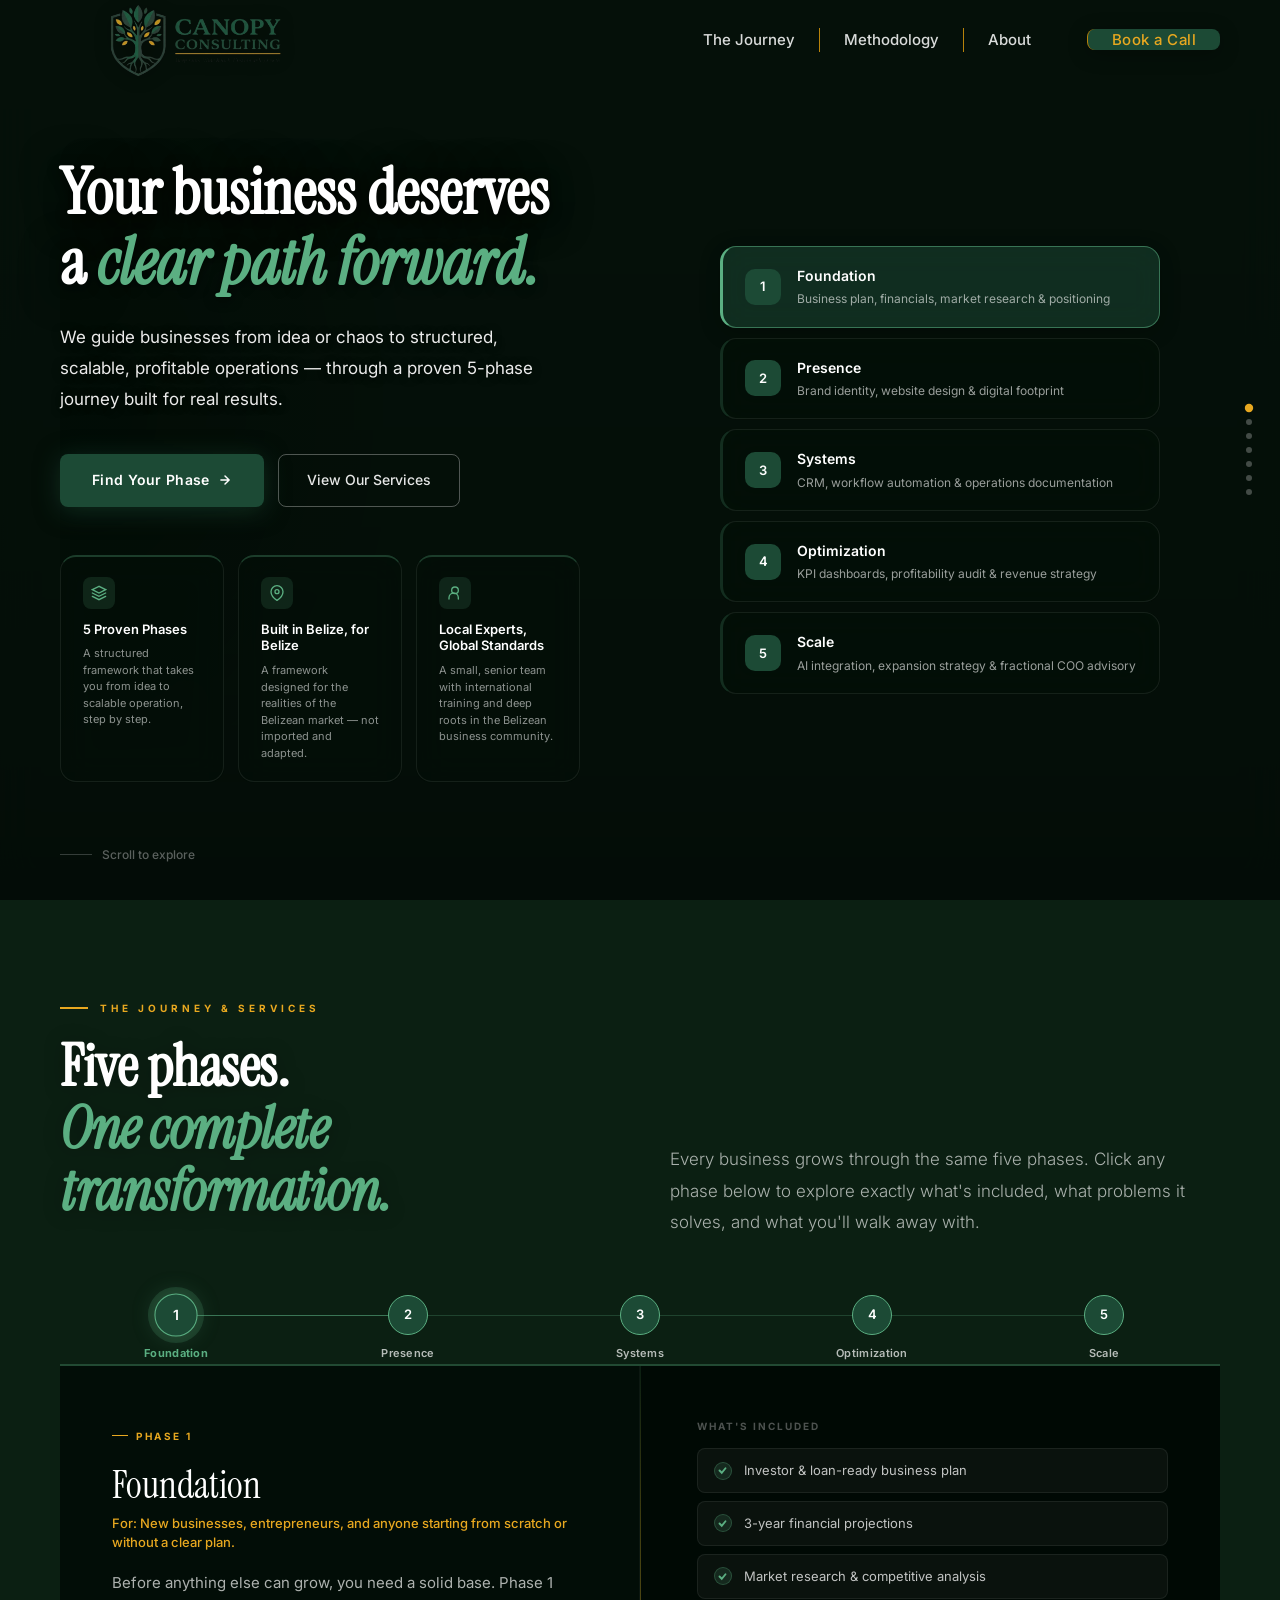
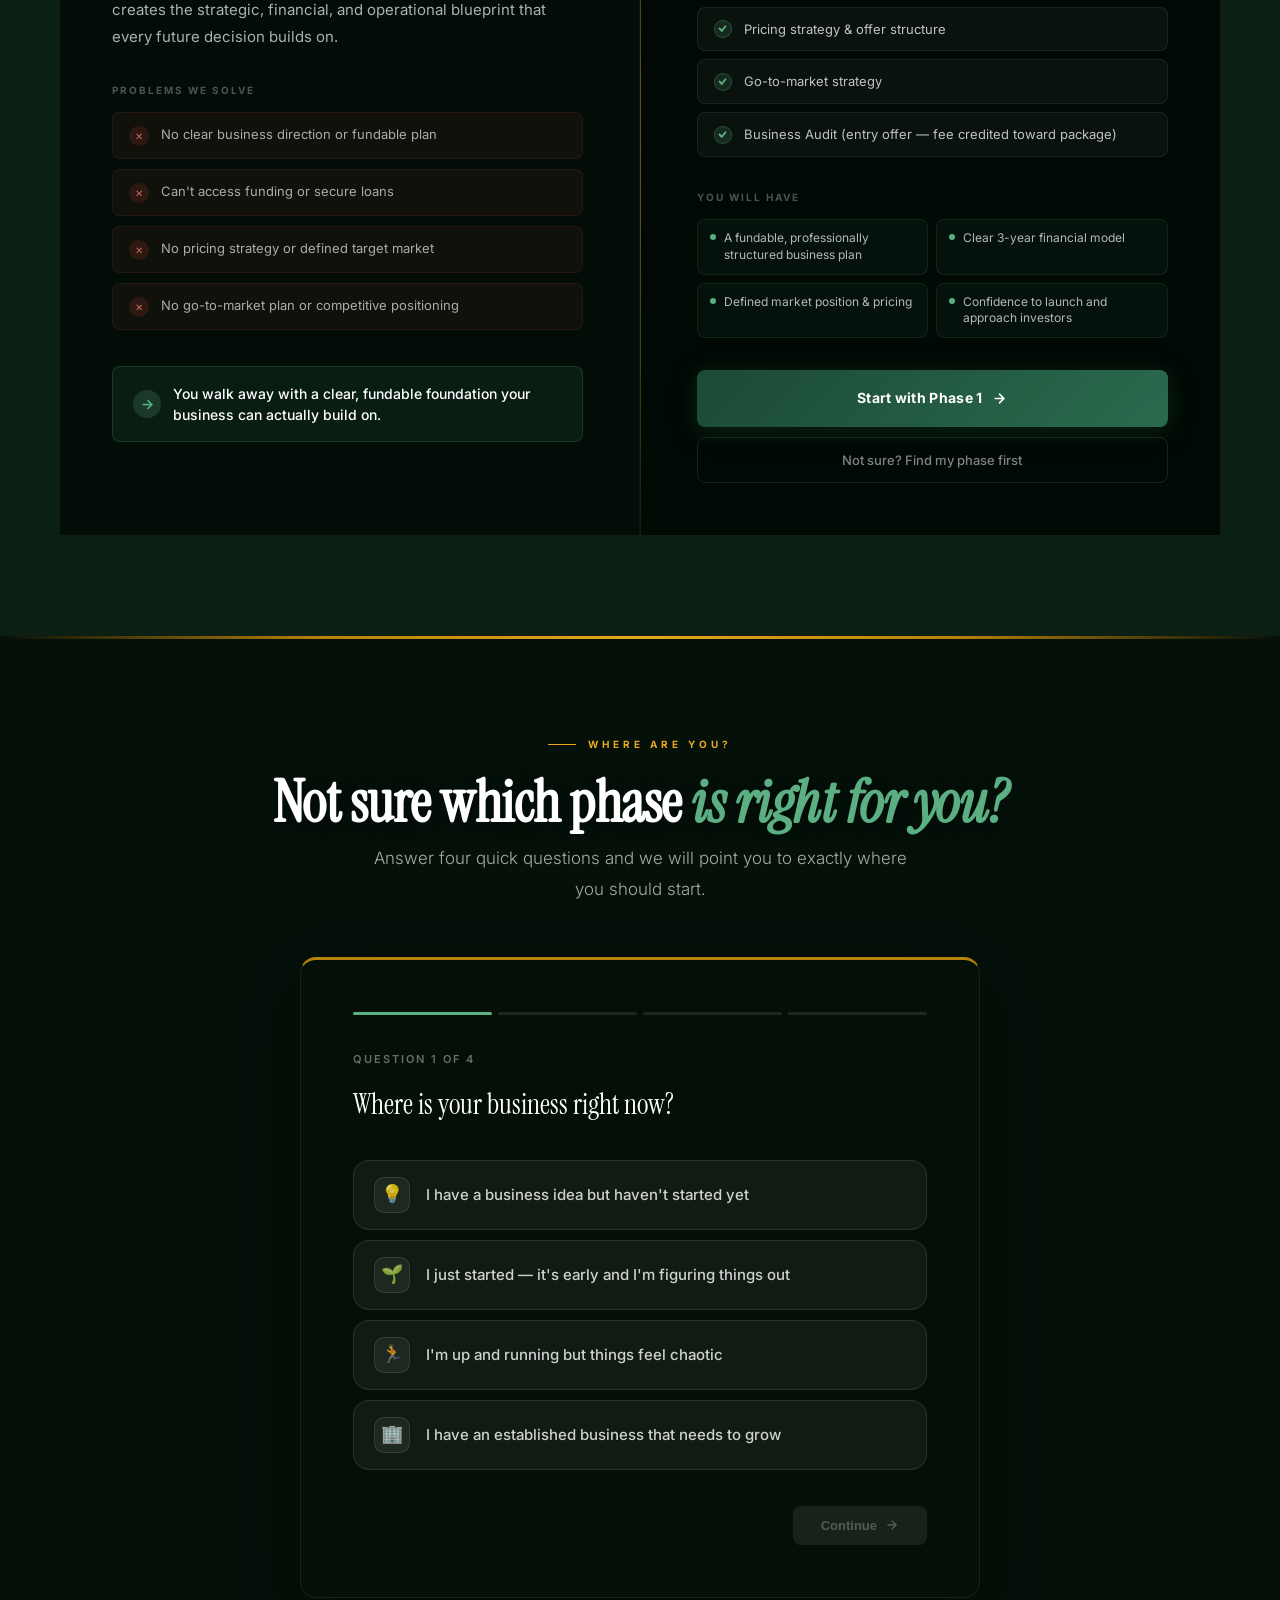
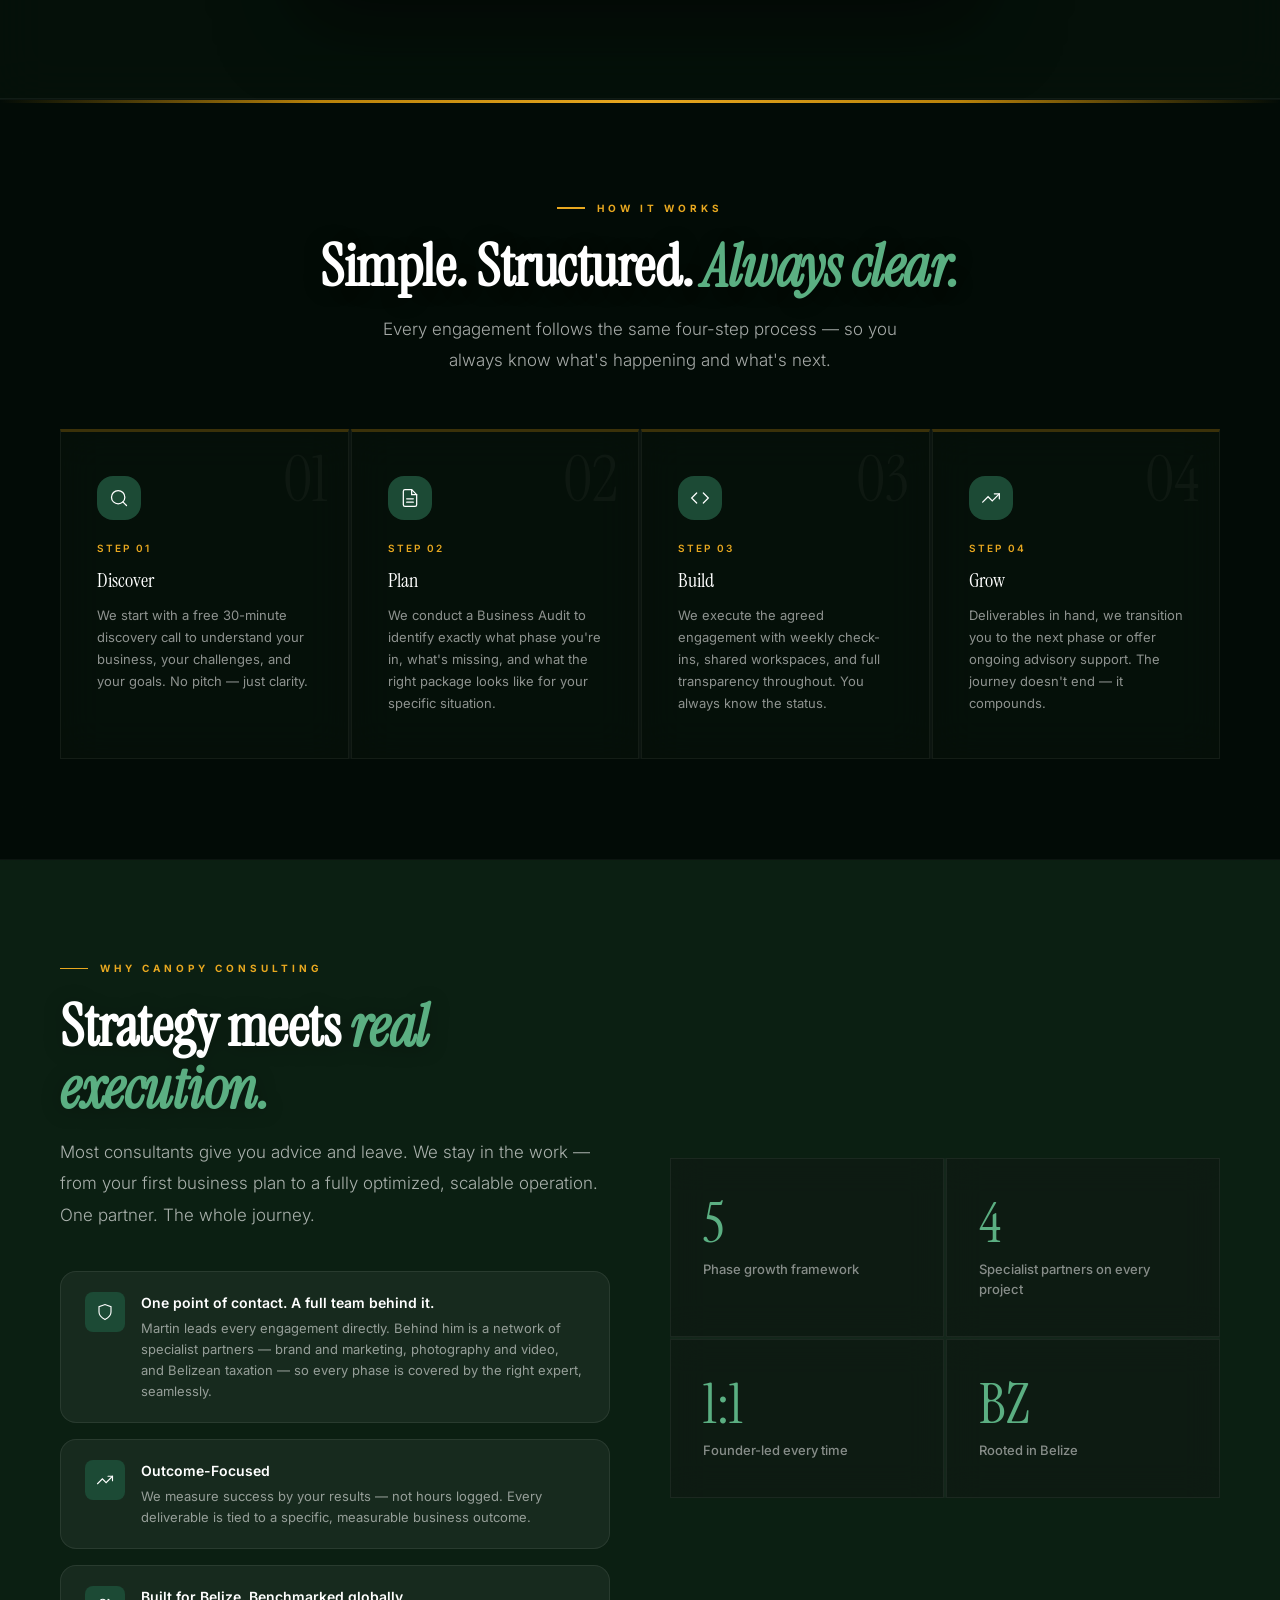
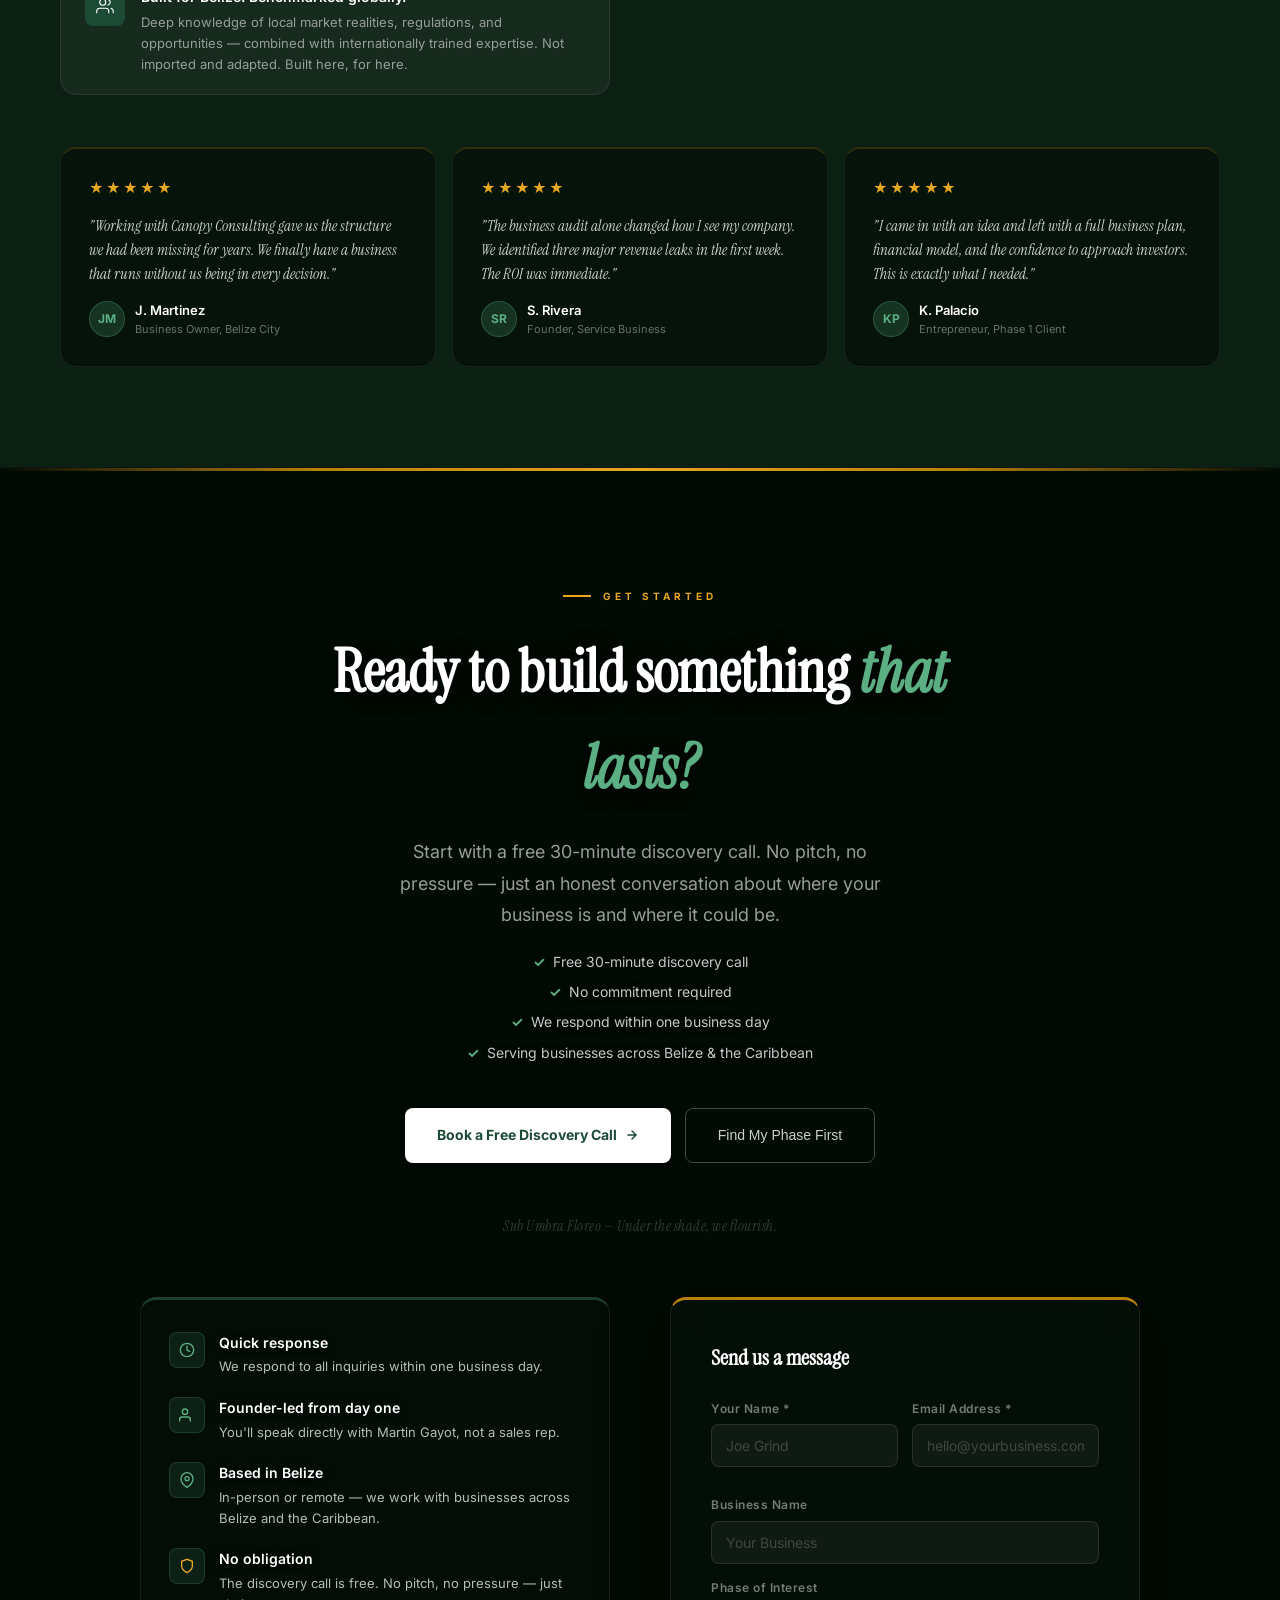
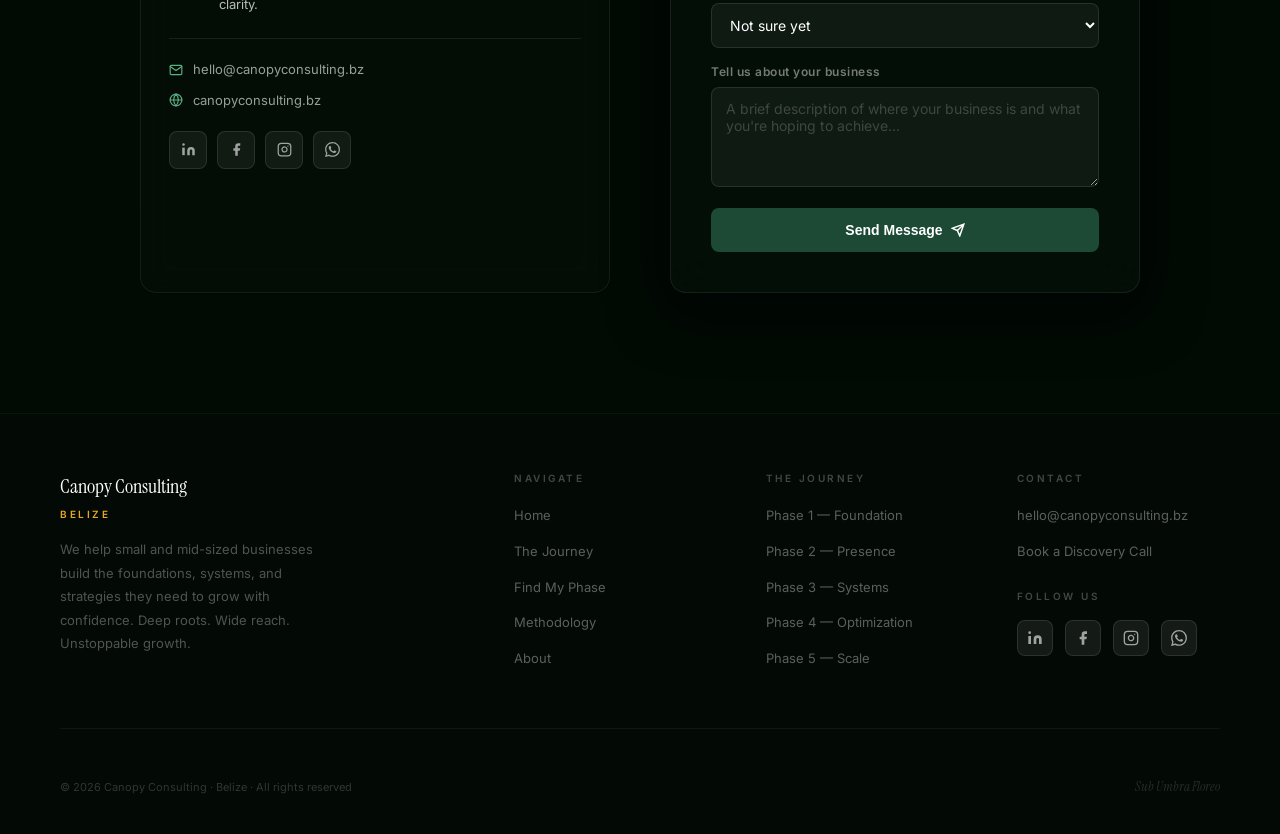
==== commit abcc030a: "Add files via upload" ====
--- a/index.html
+++ b/index.html
@@ -105,13 +105,13 @@
   pointer-events:none;
   background: linear-gradient(
     180deg,
-    rgba(0,10,4,0.08)   0%,
-    rgba(0,12,6,0.18)  15%,
-    rgba(0,10,4,0.28)  35%,
-    rgba(0,8,3,0.38)   55%,
-    rgba(0,6,2,0.48)   75%,
-    rgba(0,4,1,0.65)   90%,
-    rgba(0,2,0,0.80)  100%
+    rgba(0,8,3,0.05)   0%,
+    rgba(0,10,4,0.10)  15%,
+    rgba(0,8,3,0.18)   35%,
+    rgba(0,6,2,0.25)   55%,
+    rgba(0,5,2,0.35)   75%,
+    rgba(0,3,1,0.50)   90%,
+    rgba(0,2,0,0.65)  100%
   );
 }
 
@@ -249,8 +249,7 @@
 }
 .hero-left{
   padding-right:60px;padding-top:20px;
-  /* Soft dark halo behind text — invisible edge, just darkens the leaf area */
-  background: radial-gradient(ellipse 75% 80% at 30% 45%, rgba(0,10,4,0.52) 0%, transparent 100%);
+  background: radial-gradient(ellipse 55% 70% at 5% 42%, rgba(0,10,4,0.58) 0%, transparent 100%);
   border-radius: 24px;
 }
 .hero h1{
@@ -900,22 +899,284 @@
 .footer-bottom p{font-size:11px;color:rgba(255,255,255,0.18)}
 .footer-motto{font-family:'Instrument Serif',serif;font-size:13px;font-style:italic;color:rgba(255,255,255,0.15)}
 
-/* ─── SECTION BACKGROUNDS — transparent to show photo ── */
-.journey-section,
-.quiz-section,
-.services-section,
-.process-section,
-.trust-section,
+/* ─── PREMIUM SECTION TREATMENT ─────────────────────────────── */
+/* Each section is a full-width dark glass slab — defined, authoritative */
+
+/* Hero — dark slab */
+.hero{
+  background: rgba(4,14,8,0.78) !important;
+  backdrop-filter: blur(20px);
+  position: relative;
+}
+
+/* JOURNEY — now open/transparent */
+.journey-section{
+  background: transparent !important;
+  position: relative;
+}
+
+/* QUIZ — now dark slab */
+.quiz-section{
+  background: rgba(4,14,8,0.82) !important;
+  backdrop-filter: blur(24px);
+  border-top: 1px solid rgba(255,255,255,0.05);
+  border-bottom: 1px solid rgba(255,255,255,0.05);
+  position: relative;
+}
+.quiz-section::before{
+  content:'';position:absolute;top:0;left:0;right:0;height:3px;
+  background: linear-gradient(90deg, transparent, var(--amber), var(--amber2), var(--amber), transparent);
+}
+
+/* SERVICES — now open/transparent */
+.services-section{
+  background: transparent !important;
+  position: relative;
+}
+
+/* PROCESS — now dark slab */
+.process-section{
+  background: rgba(2,10,5,0.88) !important;
+  backdrop-filter: blur(28px);
+  border-top: 1px solid rgba(255,255,255,0.04);
+  border-bottom: 1px solid rgba(255,255,255,0.04);
+  position: relative;
+}
+.process-section::before{
+  content:'';position:absolute;top:0;left:0;right:0;height:3px;
+  background: linear-gradient(90deg, transparent, var(--amber), var(--amber2), var(--amber), transparent);
+}
+
+/* TRUST — now open/transparent */
+.trust-section{
+  background: transparent !important;
+  position: relative;
+}
+
+/* FINAL CTA — stays dark (always works better dark at the bottom) */
 .final-cta{
-  background: transparent !important;
-}
-/* Subtle per-section tint layers for readability at each depth */
-.journey-section{ background: rgba(0,12,5,0.25) !important; }
-.quiz-section    { background: rgba(0,10,4,0.20) !important; }
-.services-section{ background: rgba(0,8,3,0.30) !important; }
-.process-section { background: rgba(0,6,2,0.35) !important; }
-.trust-section   { background: rgba(5,8,2,0.40) !important; }
-.final-cta       { background: rgba(0,4,1,0.55) !important; }
+  background: rgba(2,8,4,0.90) !important;
+  backdrop-filter: blur(32px);
+  border-top: 1px solid rgba(255,255,255,0.05);
+  position: relative;
+}
+.final-cta::before{
+  content:'';position:absolute;top:0;left:0;right:0;height:3px;
+  background: linear-gradient(90deg, transparent, var(--amber), var(--amber2), var(--amber), transparent);
+}
+
+/* Section titles — larger, more dominant */
+.section-title{
+  font-family:'Instrument Serif',serif;
+  font-size:clamp(36px,4.5vw,58px);
+  color:#fff;margin-bottom:16px;
+  text-shadow: 0 2px 20px rgba(0,0,0,0.3);
+  letter-spacing: -0.5px;
+  line-height: 1.08;
+}
+.section-title em{font-style:italic;color:var(--leaf)}
+
+/* Section labels — more refined */
+.section-label{
+  font-size:10px;font-weight:700;letter-spacing:4px;text-transform:uppercase;
+  color:var(--amber2);display:flex;align-items:center;gap:12px;margin-bottom:20px;
+}
+.section-label::before{content:'';width:28px;height:1.5px;background:var(--amber2)}
+
+/* Section lead text — cleaner */
+.section-lead{
+  font-size:17px;color:rgba(255,255,255,0.65);
+  line-height:1.85;max-width:540px;
+  font-weight:300;
+}
+
+/* Process steps — full dark panel treatment */
+.process-step{
+  padding:44px 36px;position:relative;overflow:hidden;transition:all .25s;
+  background:rgba(4,16,8,0.80);
+  backdrop-filter:blur(20px);
+  border:1px solid rgba(255,255,255,0.06);
+  border-top: 3px solid rgba(184,130,10,0.3);
+}
+.process-step:hover{
+  background:rgba(28,74,53,0.45);
+  border-top-color: var(--amber2);
+  transform: translateY(-4px);
+  box-shadow: 0 12px 40px rgba(0,0,0,0.4);
+}
+
+/* Trust stats — more defined */
+.trust-stat{
+  padding:36px 32px;transition:all .2s;
+  background:rgba(0,0,0,0.3);
+  border:1px solid rgba(255,255,255,0.06);
+}
+.trust-stat:hover{
+  background:rgba(28,74,53,0.3);
+  border-color:rgba(91,175,130,0.2);
+}
+.ts-num{
+  font-family:'Instrument Serif',serif;
+  font-size:56px;color:var(--leaf);line-height:1;margin-bottom:8px;
+}
+
+/* Phase panels — stronger glass */
+.pp-left{
+  padding:52px 56px 52px 52px;
+  background:rgba(2,12,6,0.88);
+  backdrop-filter:blur(28px);
+  border-right: 1px solid rgba(255,255,255,0.04);
+}
+.pp-right{
+  padding:52px 52px 52px 56px;
+  background:rgba(1,8,4,0.92);
+  backdrop-filter:blur(28px);
+  display:flex;flex-direction:column;
+}
+
+/* Quiz card — cleaner */
+.quiz-card{
+  max-width:680px;margin:0 auto;
+  padding:52px;
+  background:rgba(4,16,8,0.88);
+  backdrop-filter:blur(28px);
+  border:1px solid rgba(255,255,255,0.08);
+  border-top: 3px solid var(--amber);
+  border-radius:var(--r2);
+  box-shadow:0 24px 80px rgba(0,0,0,0.5);
+}
+
+/* Service cards — stronger contrast */
+.service-card{
+  padding:40px 32px;
+  position:relative;
+  background:rgba(4,16,8,0.80);
+  backdrop-filter:blur(24px);
+  border-top:3px solid rgba(91,175,130,0.2);
+  border-left:1px solid rgba(255,255,255,0.04);
+  border-right:1px solid rgba(255,255,255,0.04);
+  border-bottom:1px solid rgba(255,255,255,0.04);
+  transition:all .3s;
+}
+.service-card:hover{
+  background:rgba(20,60,36,0.88);
+  border-top-color:var(--leaf);
+  transform:translateY(-5px);
+  box-shadow:0 16px 50px rgba(0,0,0,0.45);
+  z-index:2;
+}
+
+/* Testimonial cards */
+.tp-card{
+  background:rgba(4,16,8,0.75);
+  border:1px solid rgba(255,255,255,0.07);
+  border-top: 2px solid rgba(184,130,10,0.25);
+  border-radius:var(--r2);padding:28px;
+  backdrop-filter:blur(16px);
+  display:flex;flex-direction:column;gap:14px;
+  transition:all .25s;
+}
+.tp-card:hover{
+  background:rgba(20,60,36,0.5);
+  border-color:rgba(91,175,130,0.2);
+  border-top-color:var(--amber);
+  transform:translateY(-3px);
+  box-shadow:0 12px 40px rgba(0,0,0,0.35);
+}
+
+/* Hero trust cards */
+.hero-trust-card{
+  padding:20px 22px;
+  display:flex;flex-direction:column;gap:8px;
+  background:rgba(4,16,8,0.65);
+  backdrop-filter:blur(16px);
+  border:1px solid rgba(255,255,255,0.08);
+  border-top: 2px solid rgba(91,175,130,0.3);
+  border-radius:var(--r2);
+  transition:all .2s;
+}
+.hero-trust-card:hover{
+  border-top-color:var(--leaf);
+  background:rgba(20,60,36,0.5);
+  box-shadow:0 8px 30px rgba(0,0,0,0.3);
+}
+
+/* Phase pip cards */
+.phase-pip{
+  display:flex;align-items:center;gap:16px;
+  padding:18px 22px;
+  cursor:pointer;
+  transition:all .25s;
+  text-decoration:none;
+  background:rgba(4,16,8,0.70);
+  backdrop-filter:blur(16px);
+  border:1px solid rgba(255,255,255,0.08);
+  border-left: 3px solid rgba(91,175,130,0.2);
+  border-radius:var(--r2);
+}
+.phase-pip:hover{
+  border-left-color:var(--leaf);
+  background:rgba(20,60,36,0.65);
+  transform:translateX(5px);
+  box-shadow:0 4px 20px rgba(0,0,0,0.3);
+}
+.phase-pip.active{
+  border-left-color:var(--leaf);
+  background:rgba(28,74,53,0.55);
+  box-shadow:0 4px 20px rgba(0,0,0,0.25);
+}
+
+/* CTA buttons — more premium */
+.btn-primary{
+  background:var(--forest);color:#fff;
+  font-family:'Inter',sans-serif;font-size:14px;font-weight:600;
+  padding:15px 32px;border:none;border-radius:var(--r);
+  cursor:pointer;display:inline-flex;align-items:center;gap:8px;
+  text-decoration:none;transition:all .25s;
+  box-shadow:0 4px 24px rgba(28,74,53,0.5);
+  letter-spacing:0.3px;
+}
+.btn-primary:hover{
+  background:var(--forest2);transform:translateY(-2px);
+  box-shadow:0 8px 32px rgba(28,74,53,0.6);
+}
+.pp-cta-btn{
+  width:100%;
+  background: linear-gradient(135deg, var(--forest), var(--forest2));
+  color:#fff;
+  font-family:'Inter',sans-serif;font-size:14px;font-weight:700;
+  padding:17px 24px;border:none;border-radius:var(--r);
+  cursor:pointer;display:flex;align-items:center;justify-content:center;gap:10px;
+  text-decoration:none;transition:all .25s;
+  box-shadow:0 4px 24px rgba(28,74,53,0.4);
+  letter-spacing:0.3px;
+}
+.pp-cta-btn:hover{
+  background: linear-gradient(135deg, var(--forest2), var(--forest3));
+  transform:translateY(-2px);
+  box-shadow:0 8px 32px rgba(28,74,53,0.55);
+}
+
+/* Contact form wrap */
+.contact-form-wrap{
+  padding:40px;
+  background:rgba(4,16,8,0.85);
+  backdrop-filter:blur(24px);
+  border:1px solid rgba(255,255,255,0.08);
+  border-top: 3px solid var(--amber);
+  border-radius:var(--r2);
+  box-shadow:0 16px 60px rgba(0,0,0,0.5);
+}
+.contact-perks{
+  display:flex;flex-direction:column;gap:20px;
+  background:rgba(4,16,8,0.75);
+  backdrop-filter:blur(16px);
+  border:1px solid rgba(255,255,255,0.07);
+  border-top: 3px solid rgba(91,175,130,0.3);
+  border-radius:var(--r2);
+  padding:32px 28px;
+}
+
 .text-center{text-align:center}
 .text-center .section-lead{margin:0 auto 52px}
 .text-center .section-label{justify-content:center}
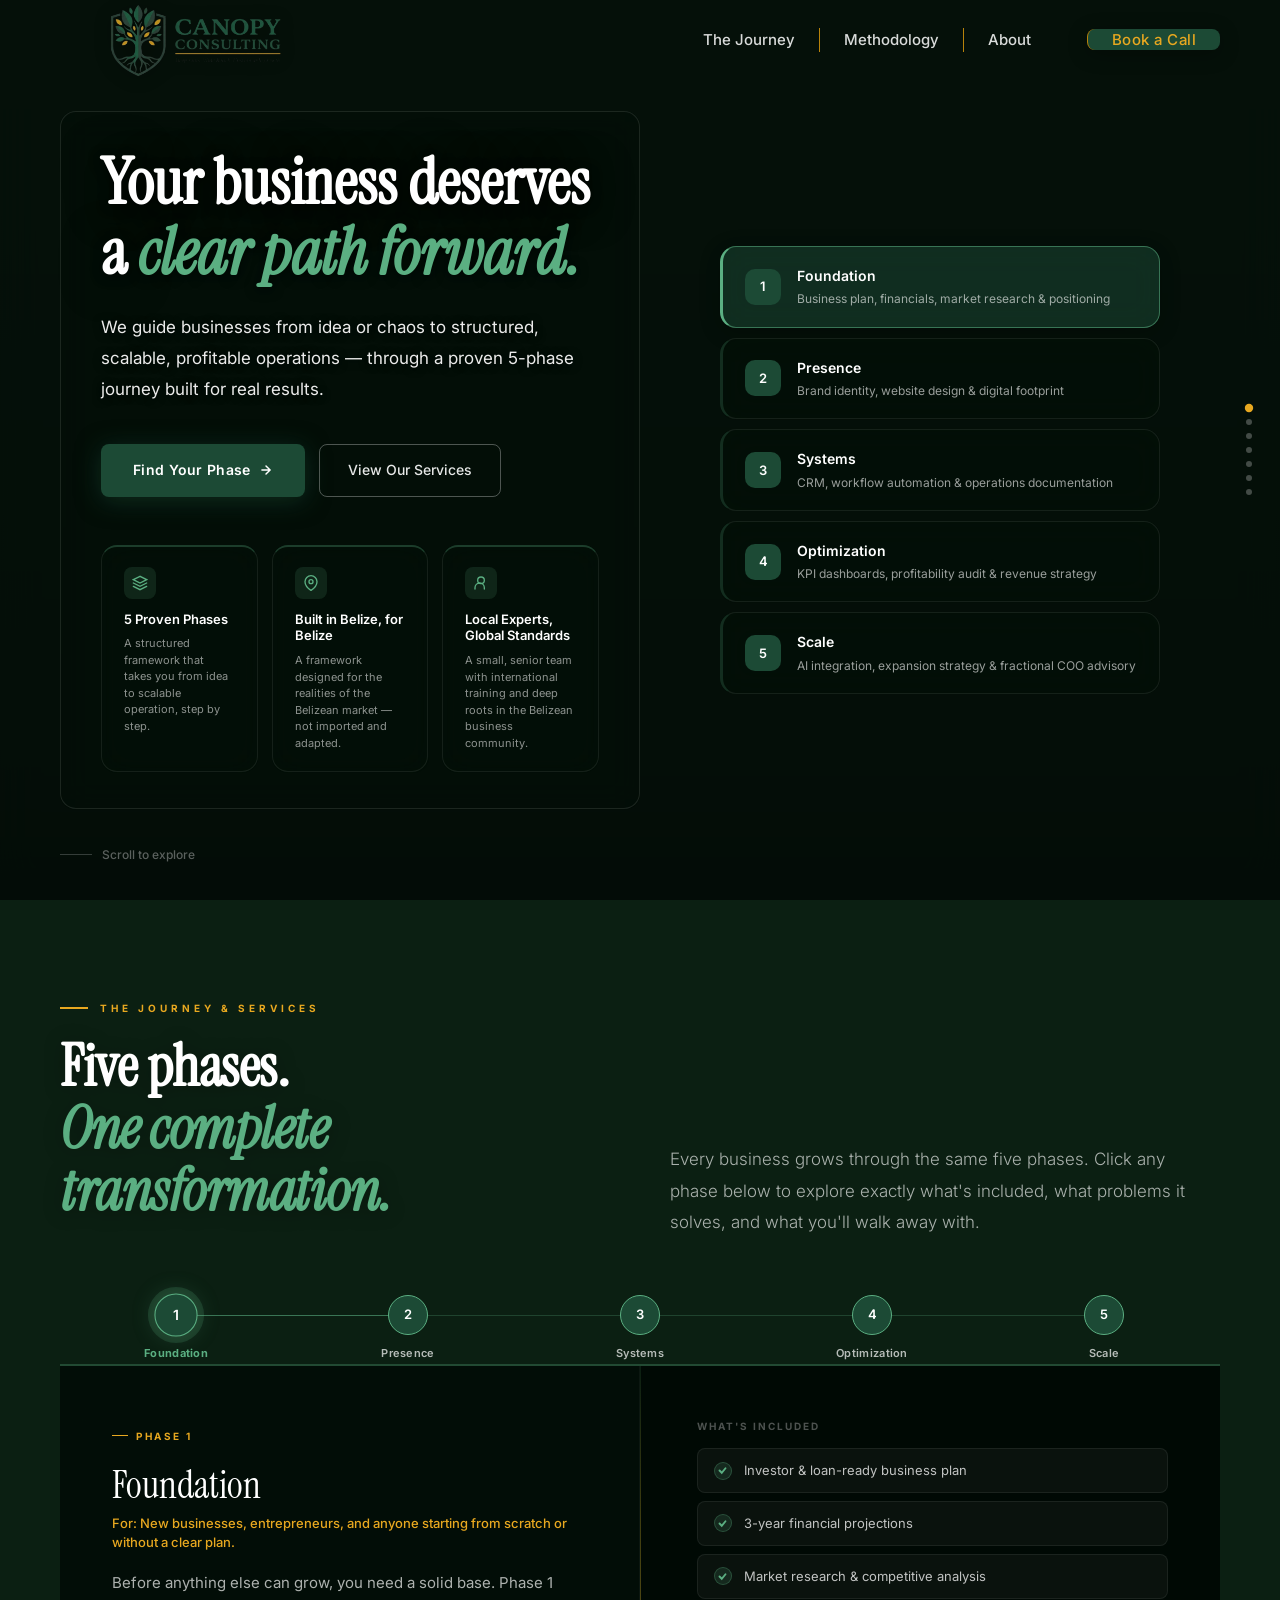
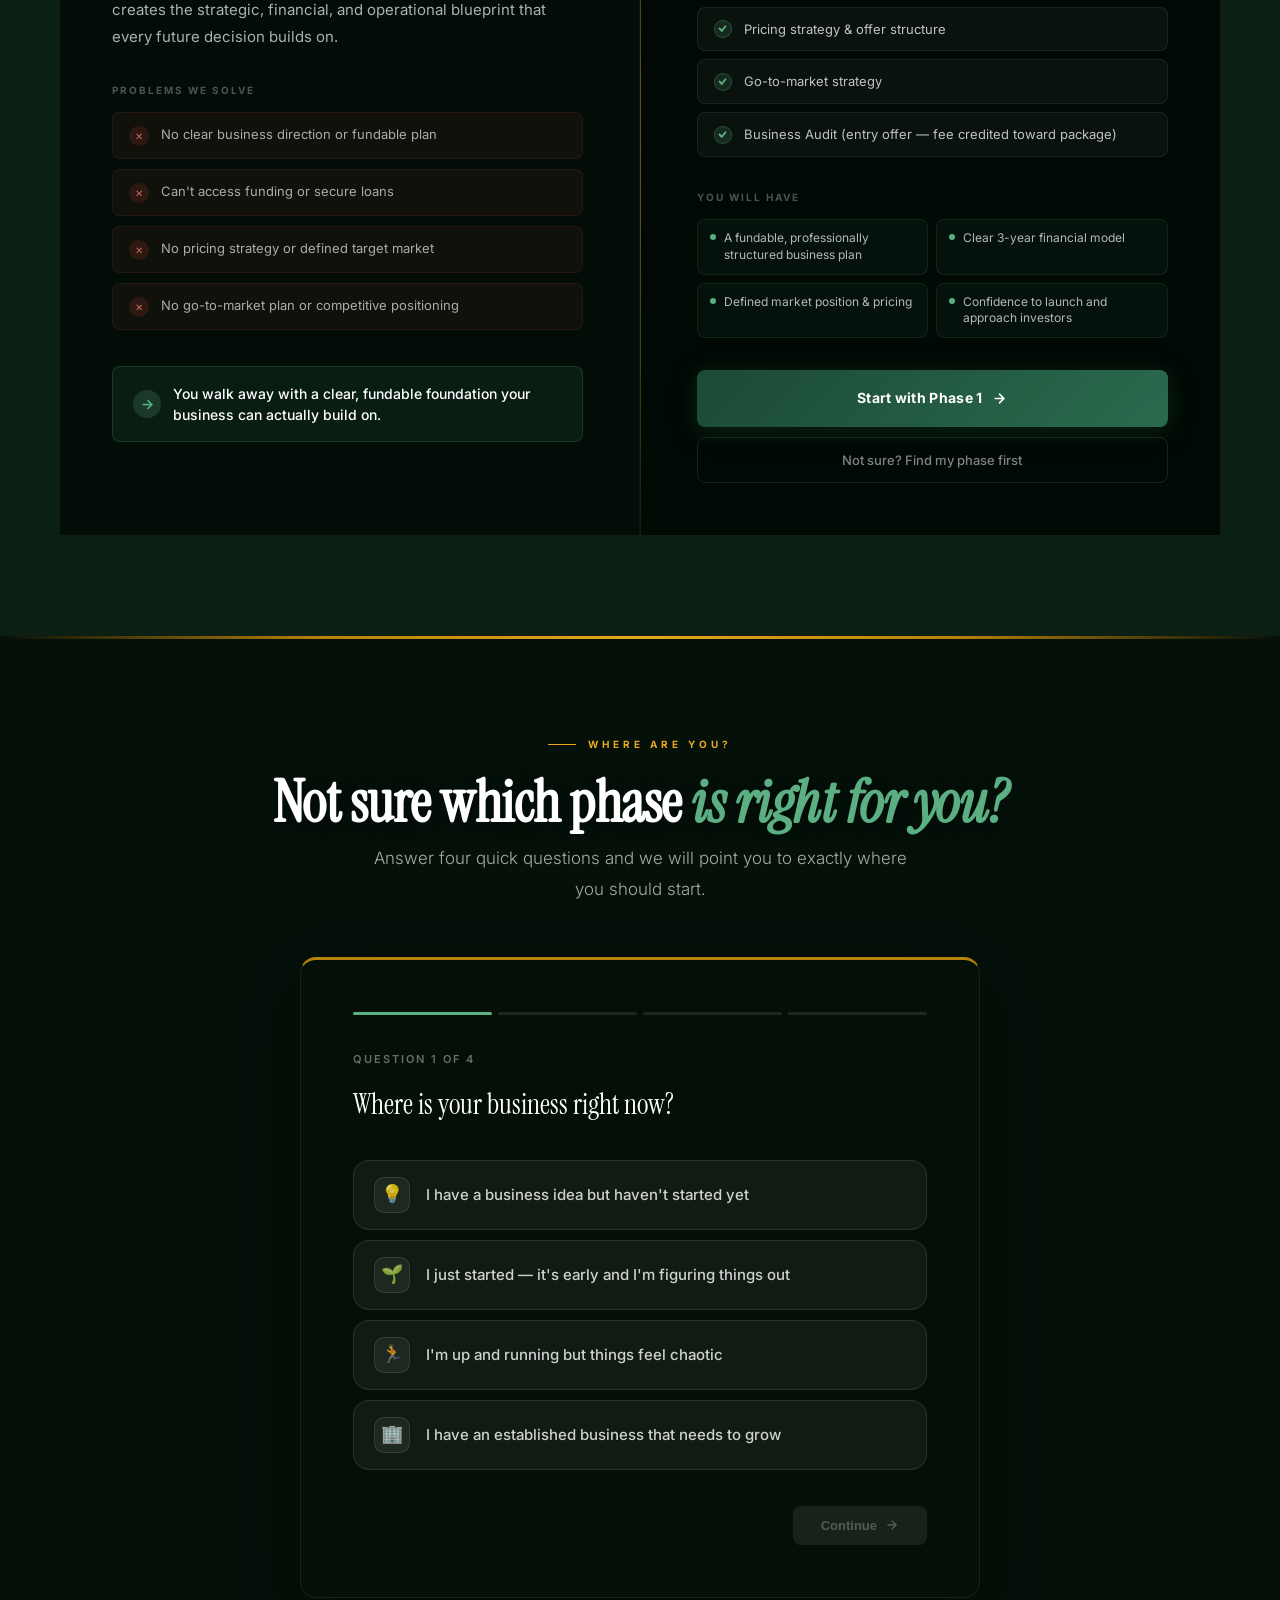
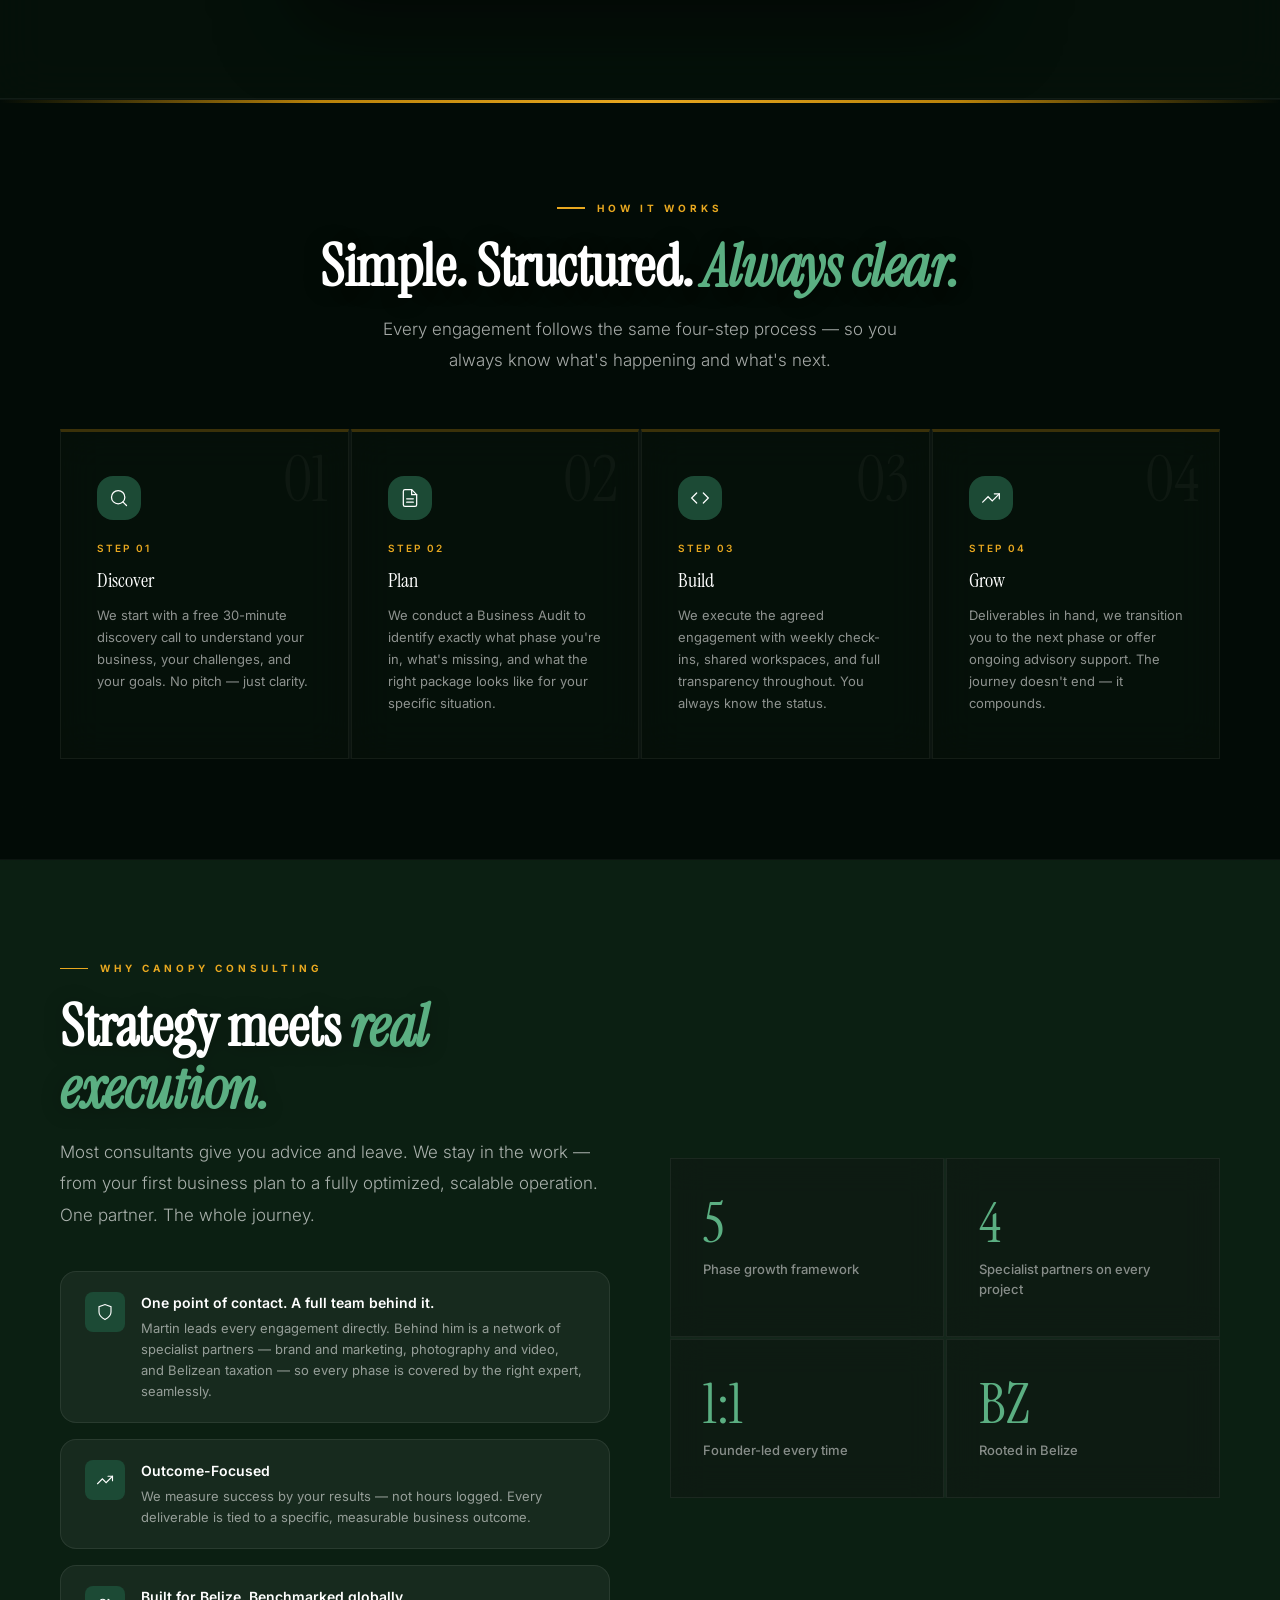
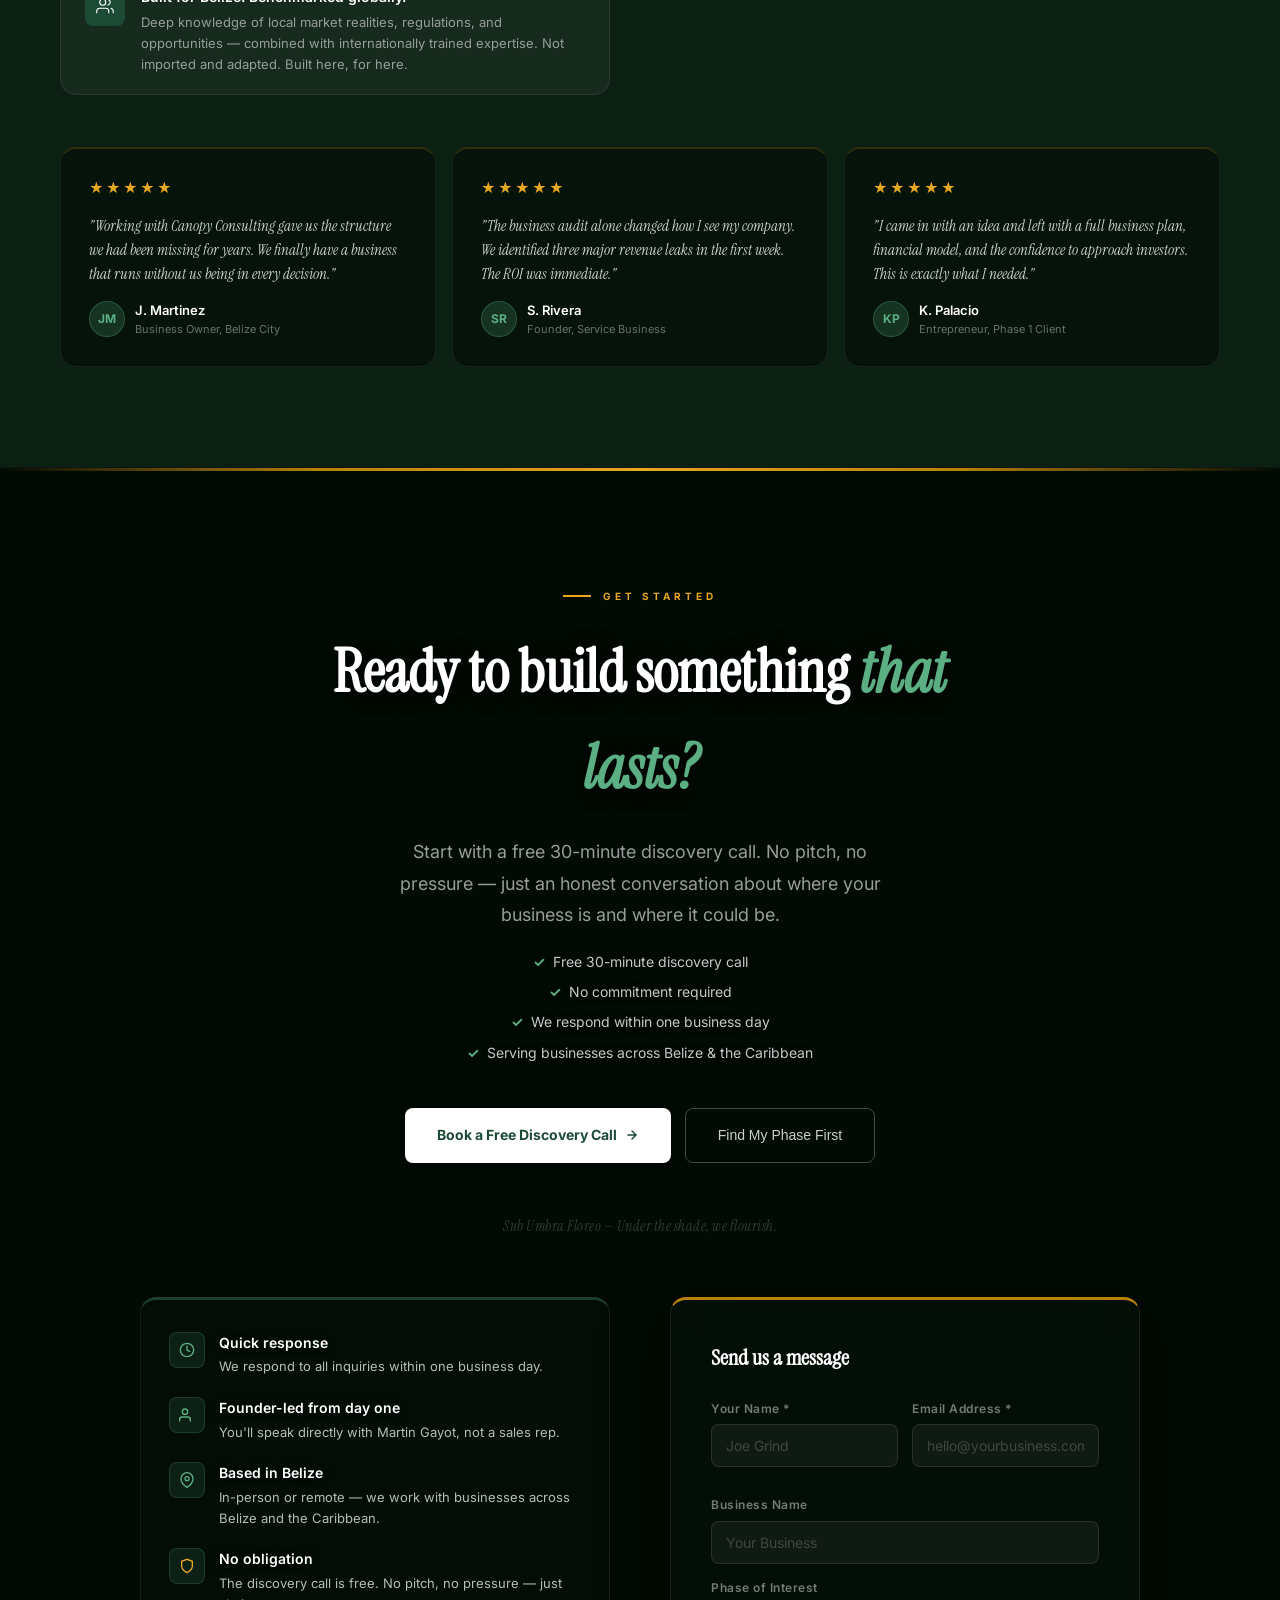
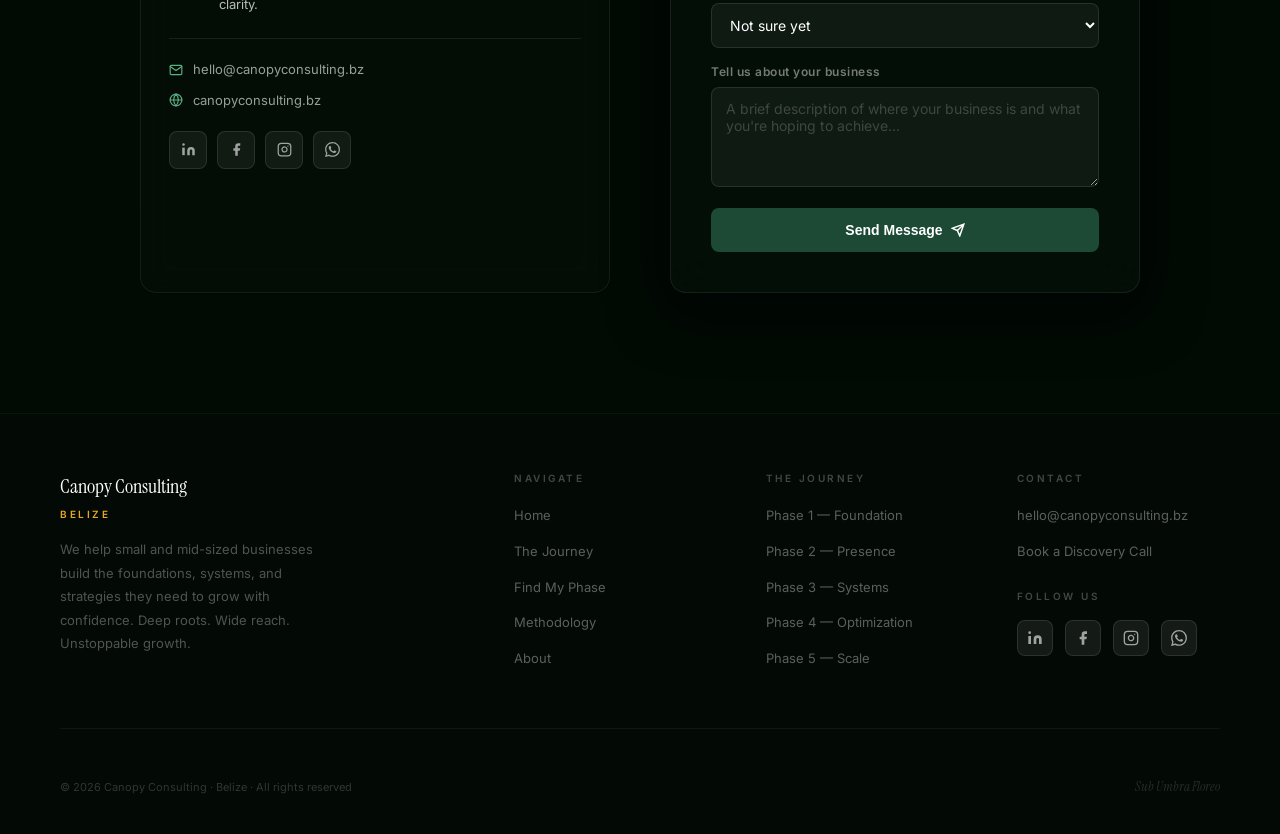
==== commit ade92d2f: "Add files via upload" ====
--- a/index.html
+++ b/index.html
@@ -248,9 +248,15 @@
   padding:80px 60px 60px;
 }
 .hero-left{
-  padding-right:60px;padding-top:20px;
-  background: radial-gradient(ellipse 55% 70% at 5% 42%, rgba(0,10,4,0.58) 0%, transparent 100%);
-  border-radius: 24px;
+  padding:36px 40px;
+  background: rgba(4,16,8,0.65);
+  backdrop-filter: blur(16px);
+  border:1px solid rgba(255,255,255,0.10);
+  border-radius: var(--r2);
+  display:inline-flex;
+  flex-direction:column;
+  align-self: center;
+  max-width: 580px;
 }
 .hero h1{
   font-family:'Instrument Serif',serif;
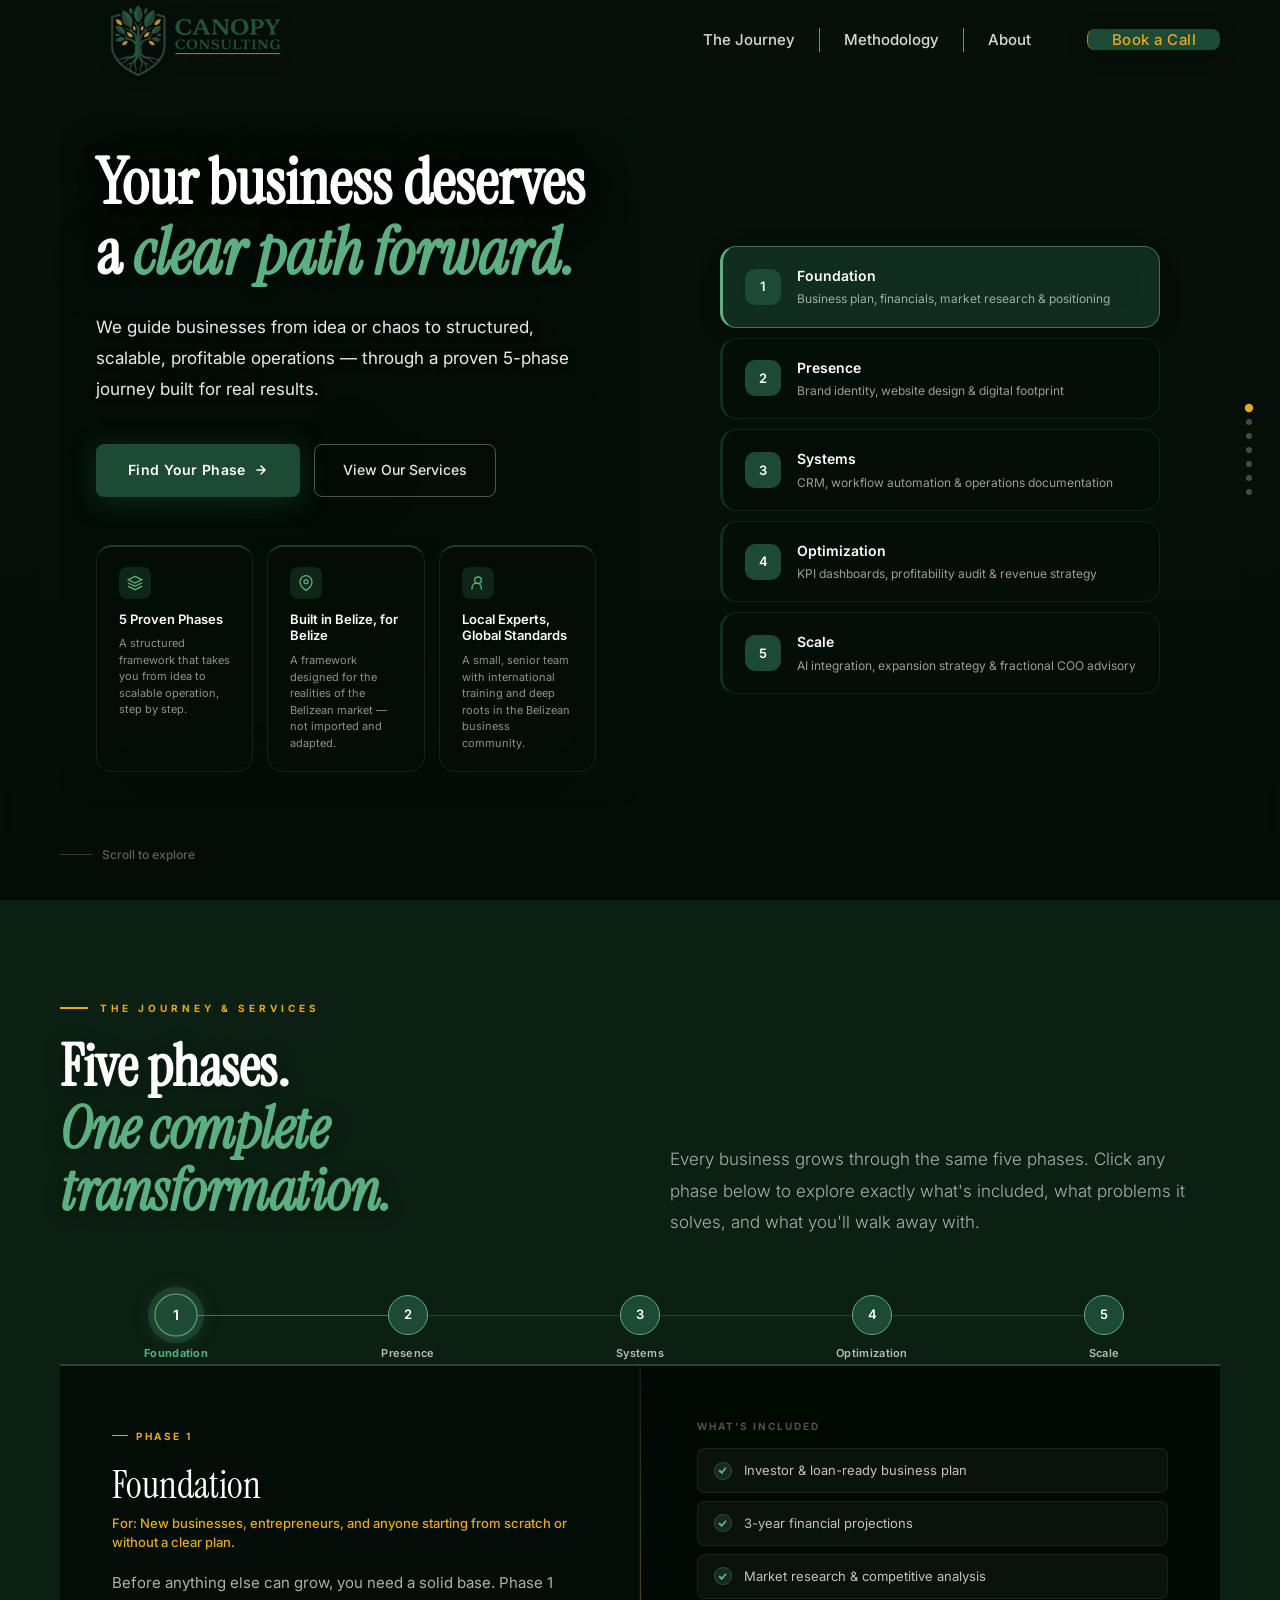
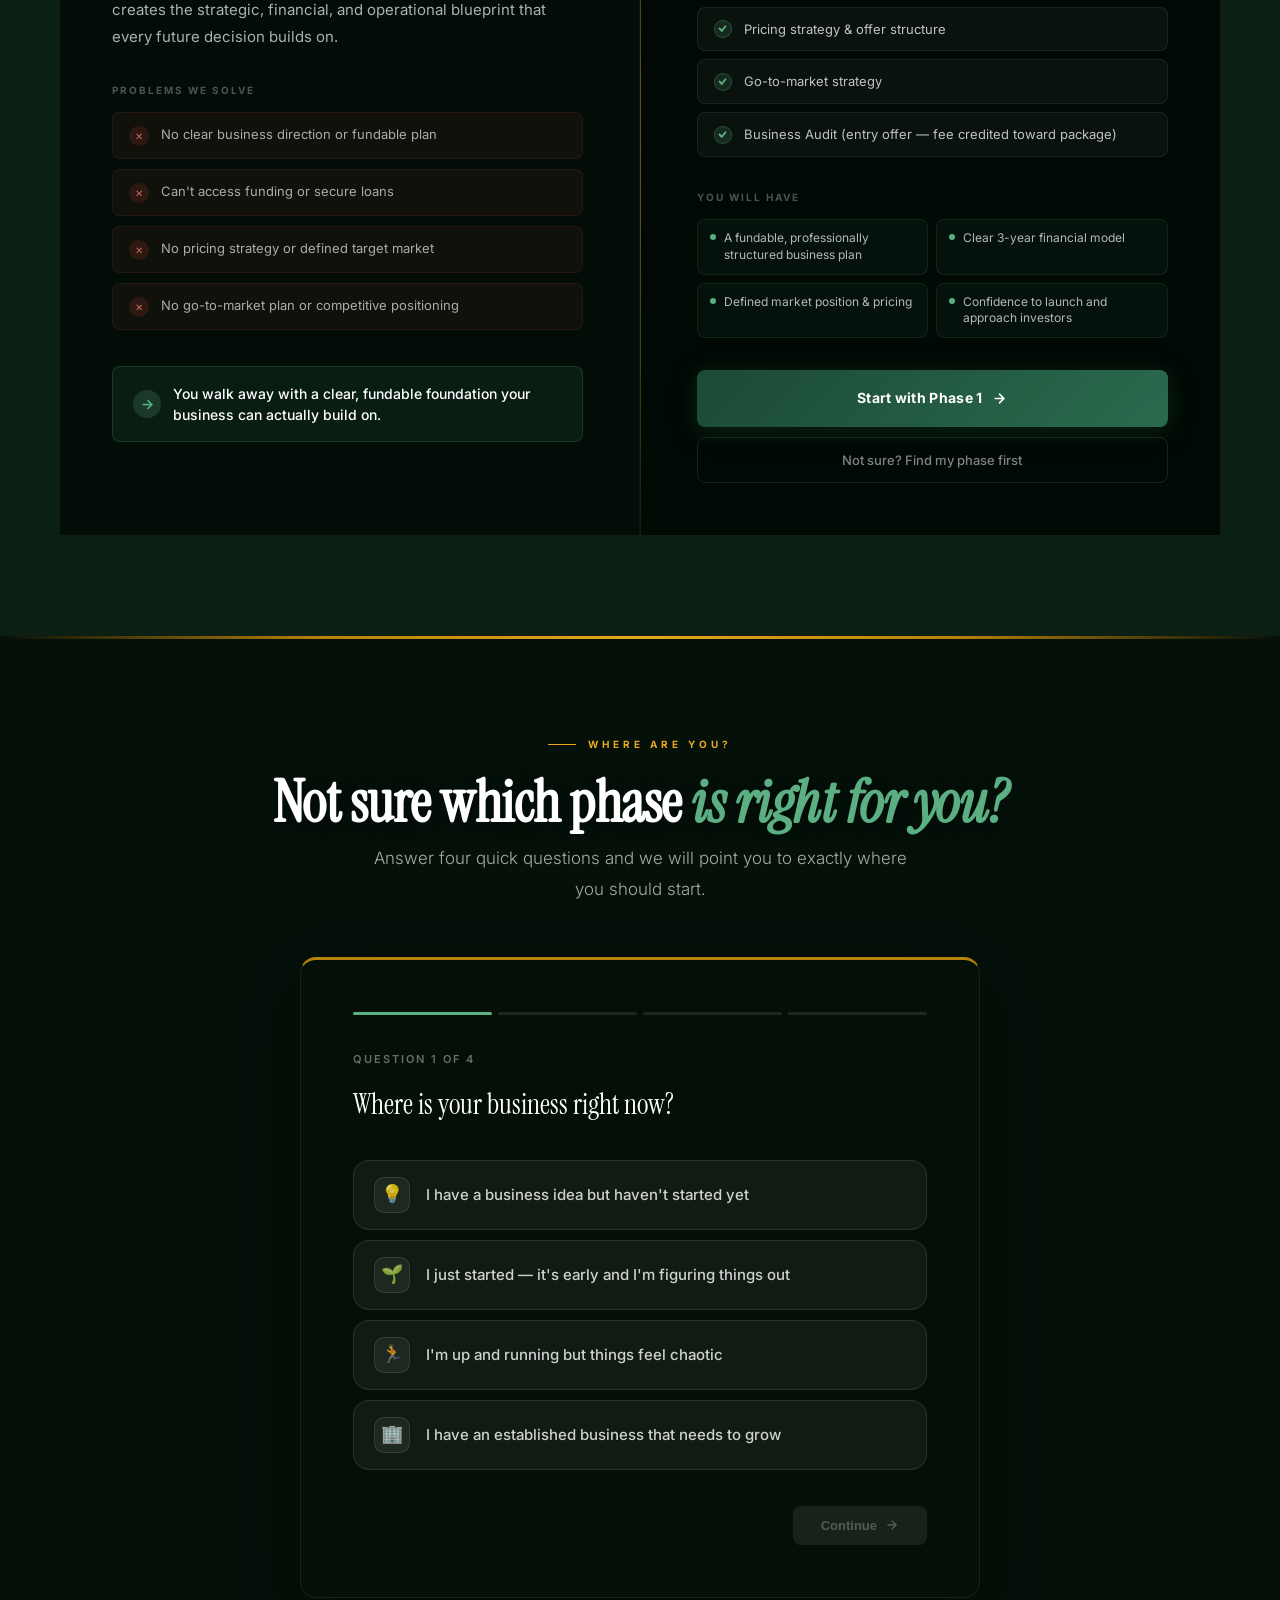
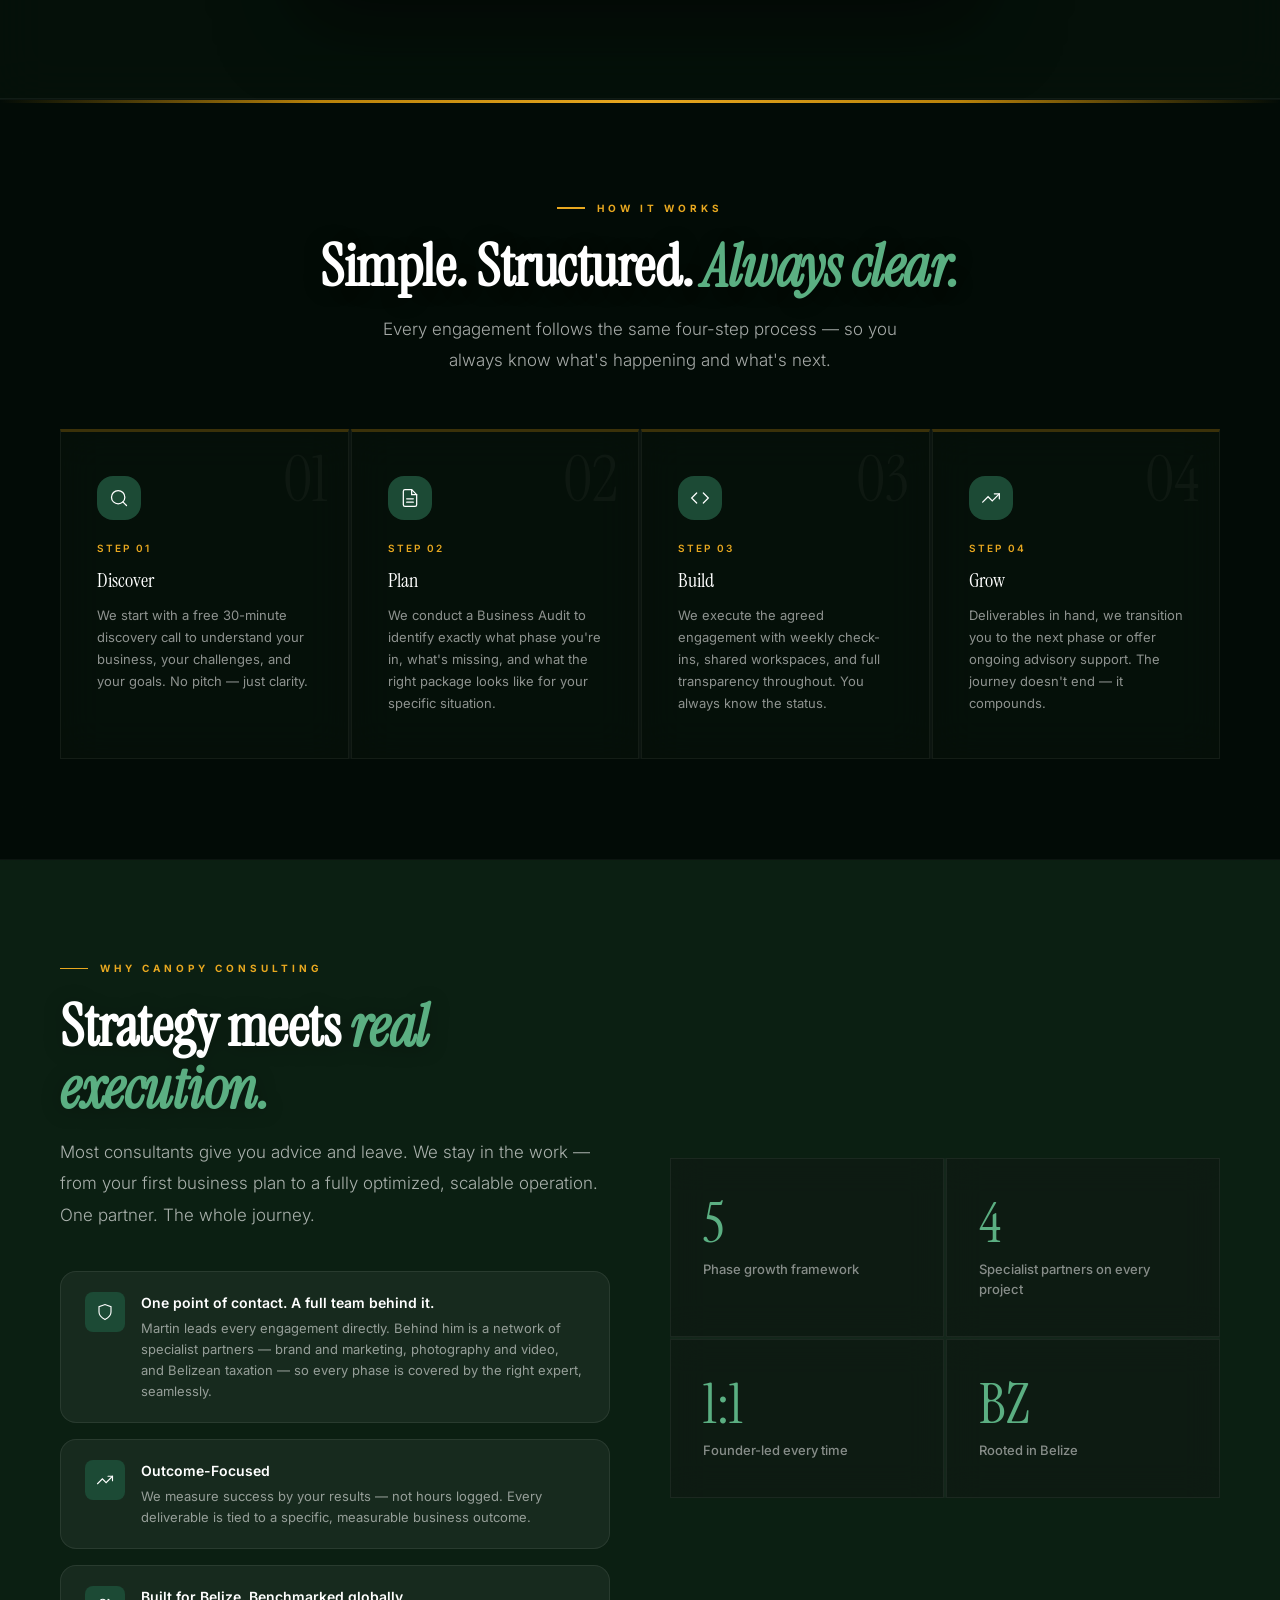
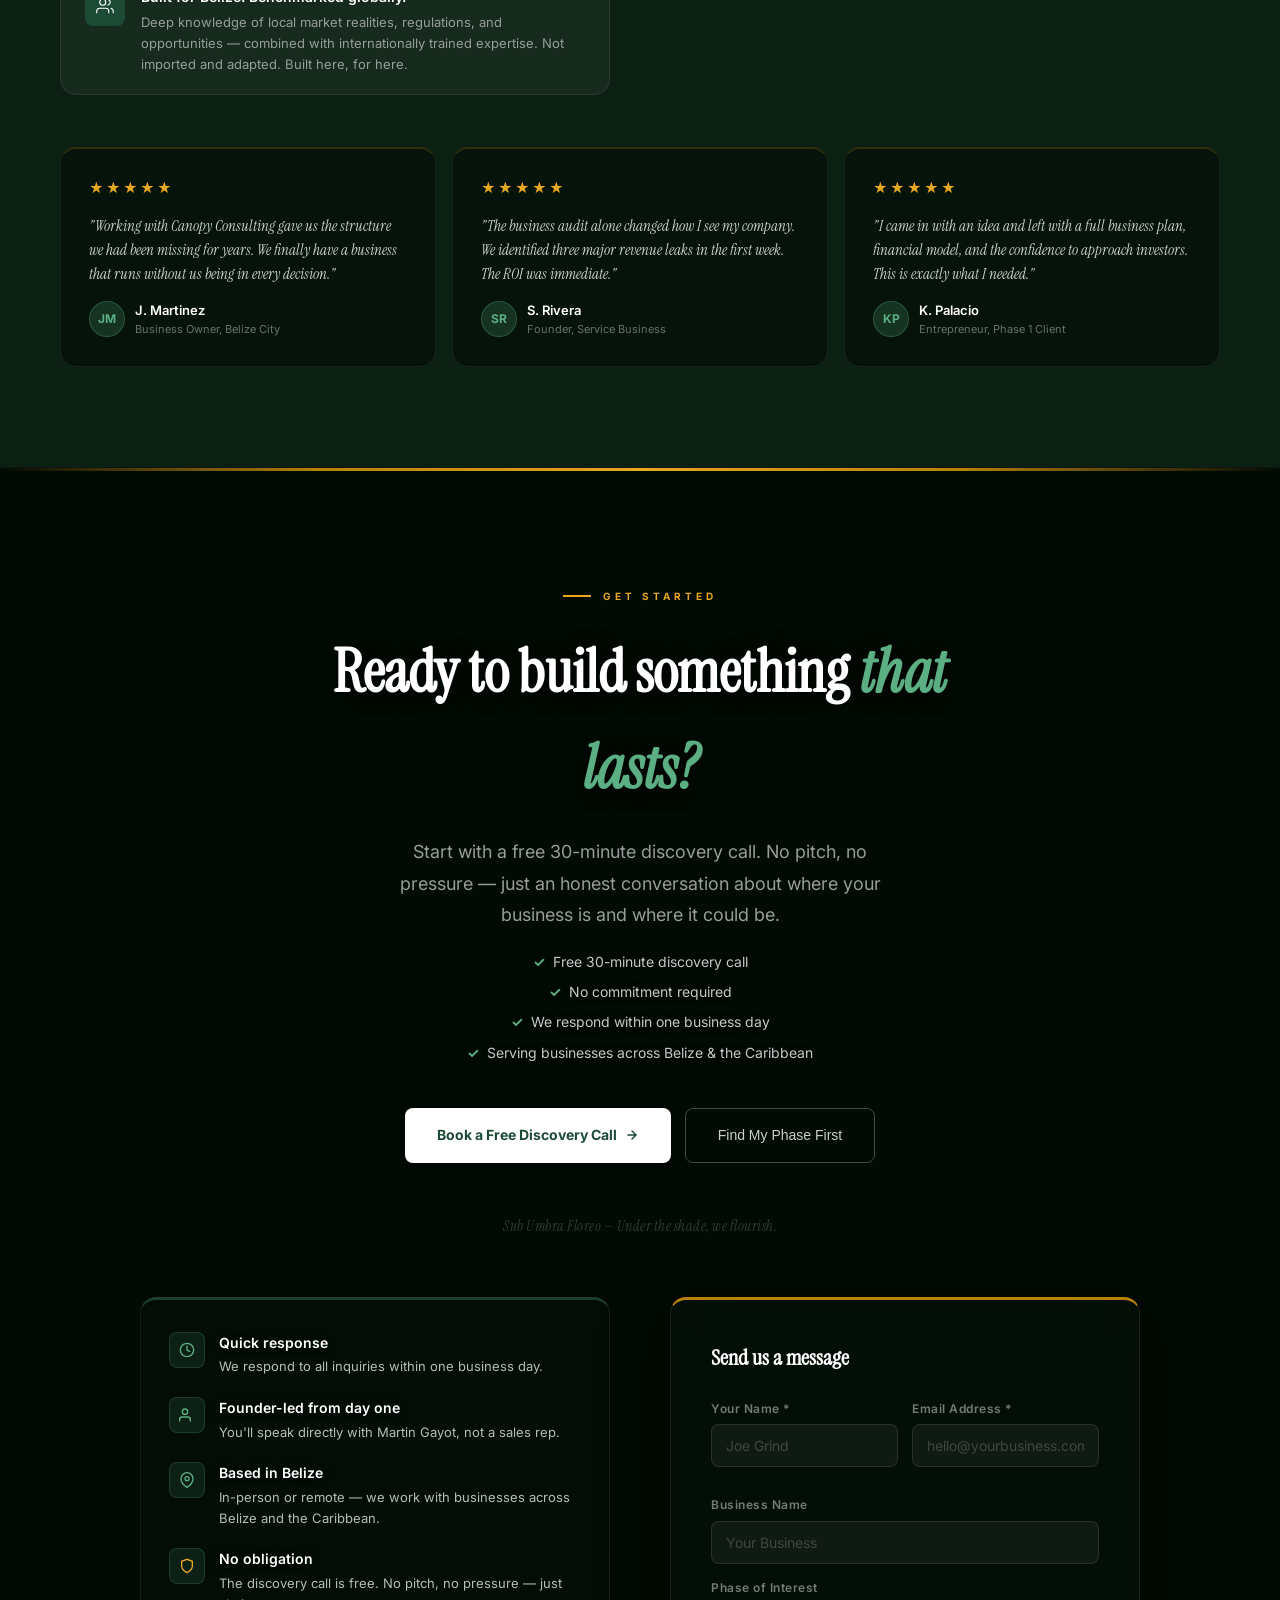
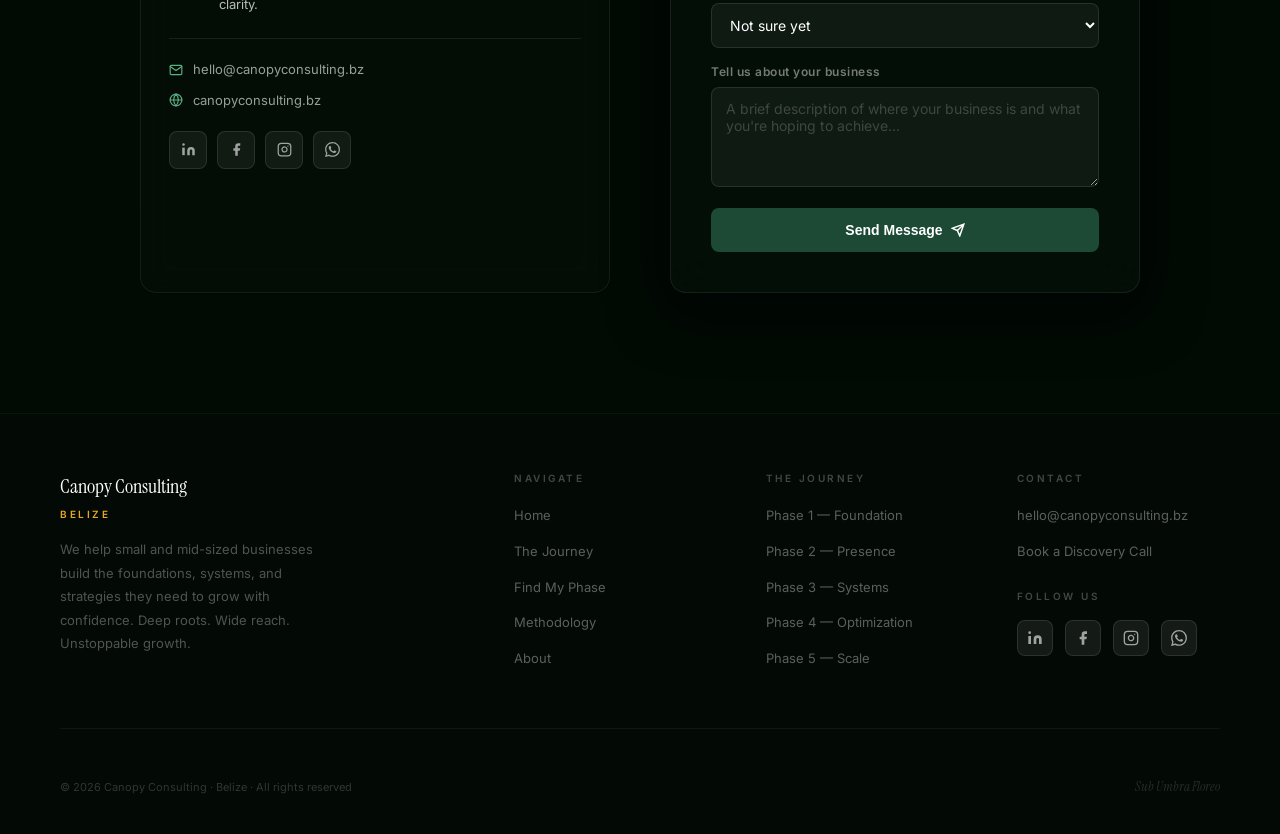
==== commit 3ae17c1d: "Add files via upload" ====
--- a/index.html
+++ b/index.html
@@ -248,15 +248,10 @@
   padding:80px 60px 60px;
 }
 .hero-left{
-  padding:36px 40px;
-  background: rgba(4,16,8,0.65);
-  backdrop-filter: blur(16px);
-  border:1px solid rgba(255,255,255,0.10);
-  border-radius: var(--r2);
-  display:inline-flex;
-  flex-direction:column;
+  padding:36px 44px 36px 36px;
+  background: radial-gradient(ellipse 100% 100% at 50% 50%, rgba(0,10,4,0.52) 0%, transparent 100%);
+  border-radius: 24px;
   align-self: center;
-  max-width: 580px;
 }
 .hero h1{
   font-family:'Instrument Serif',serif;
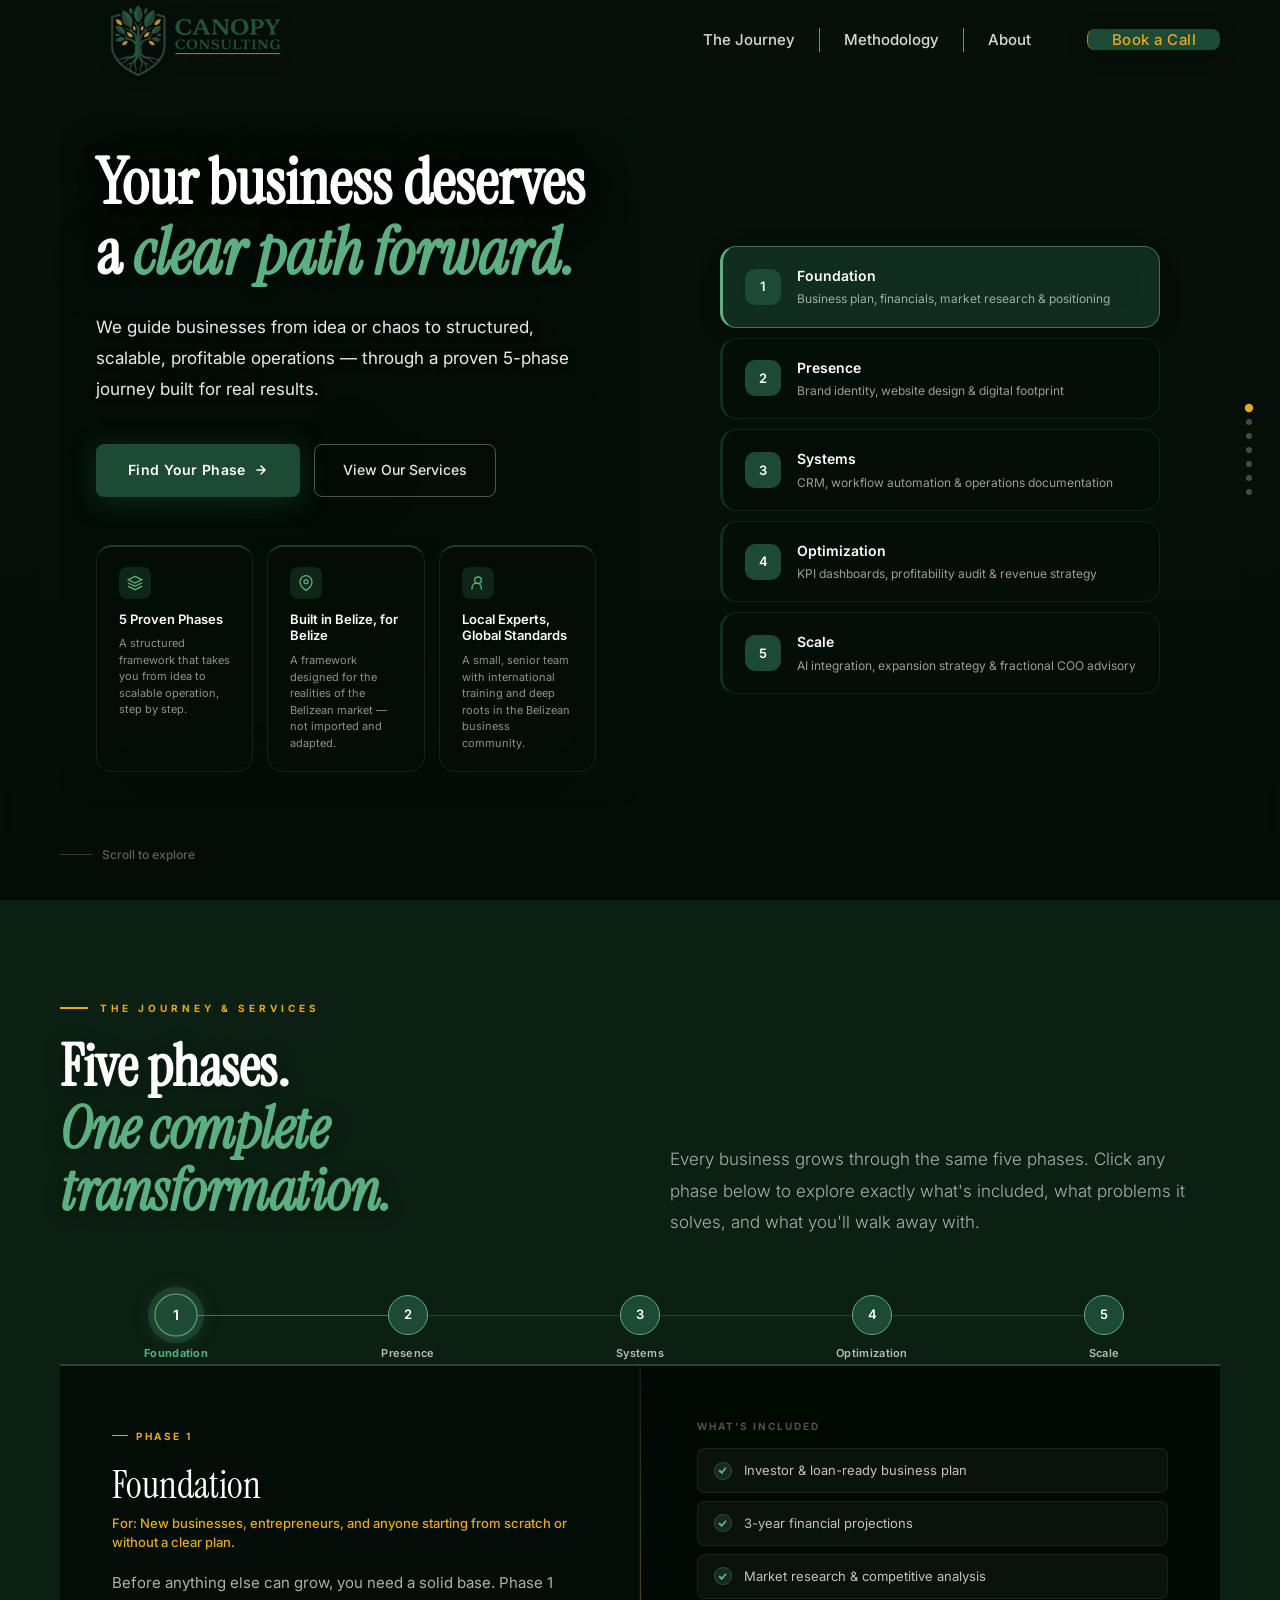
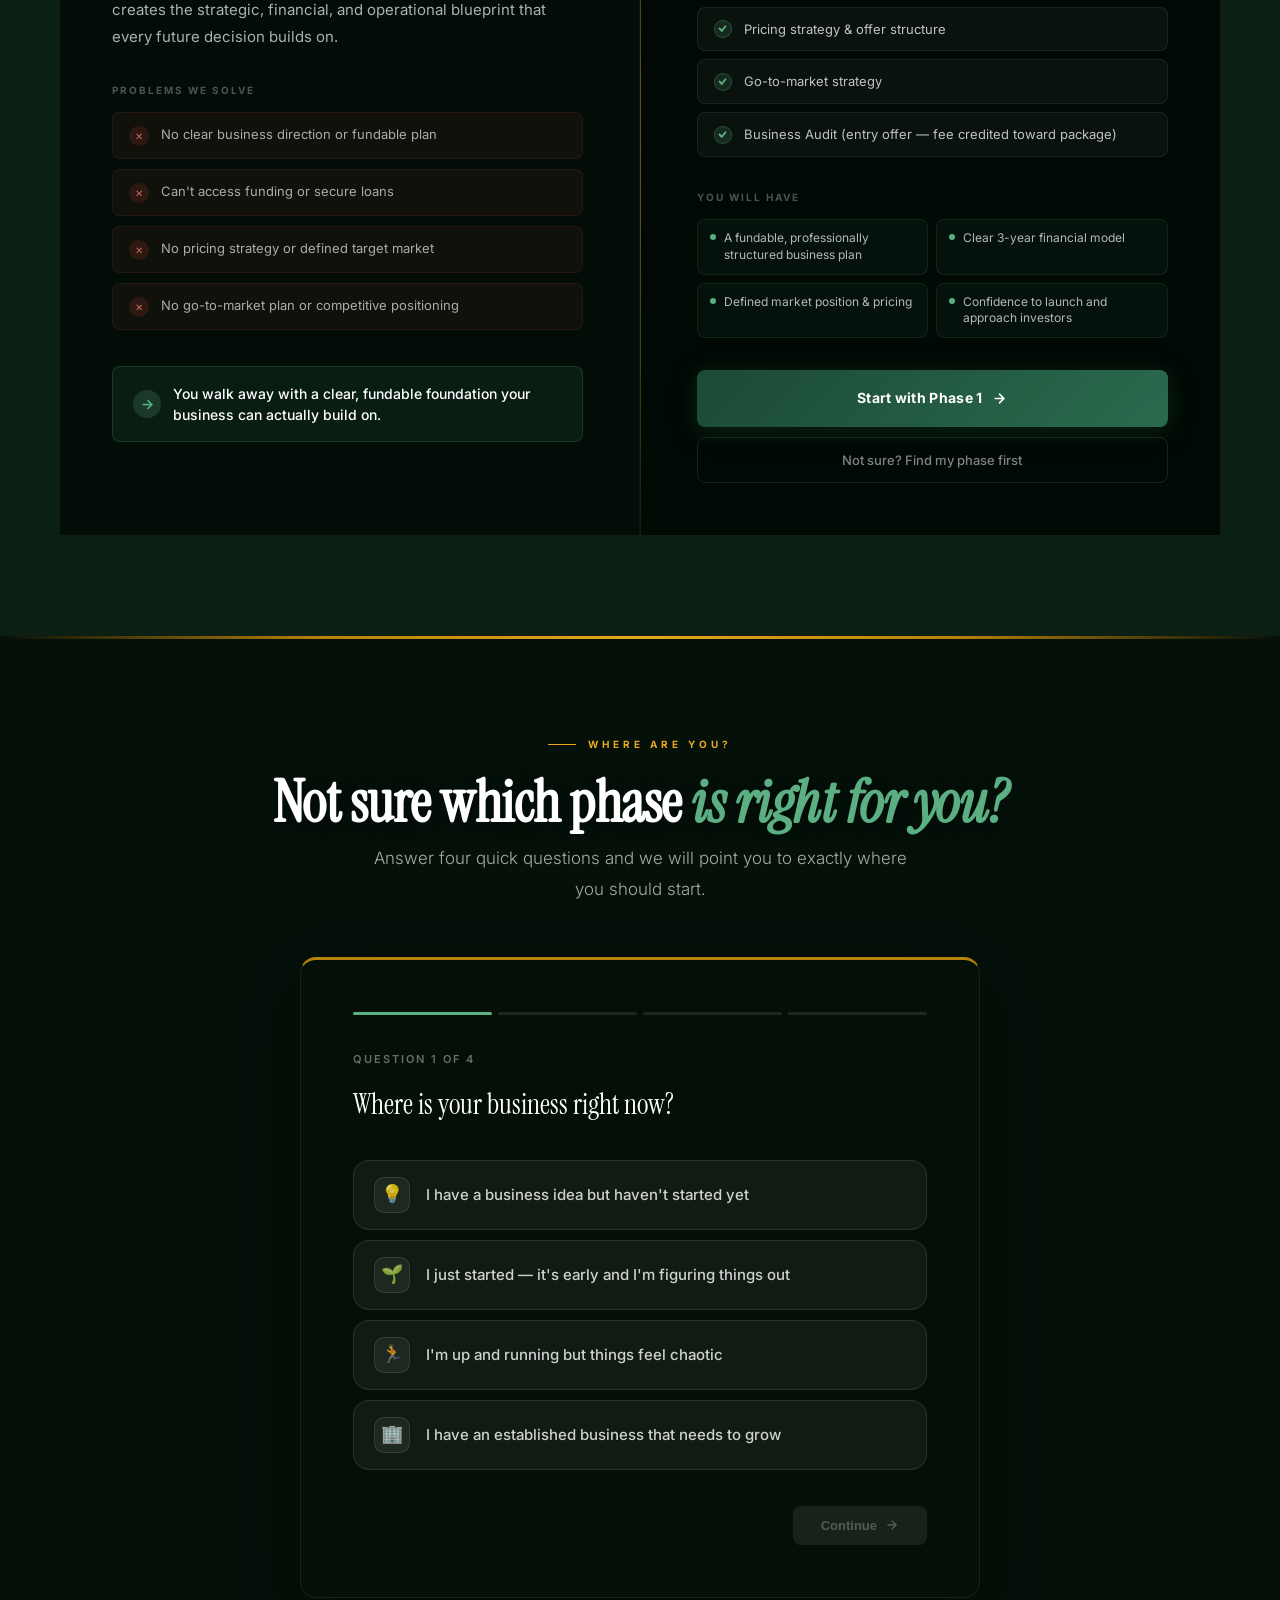
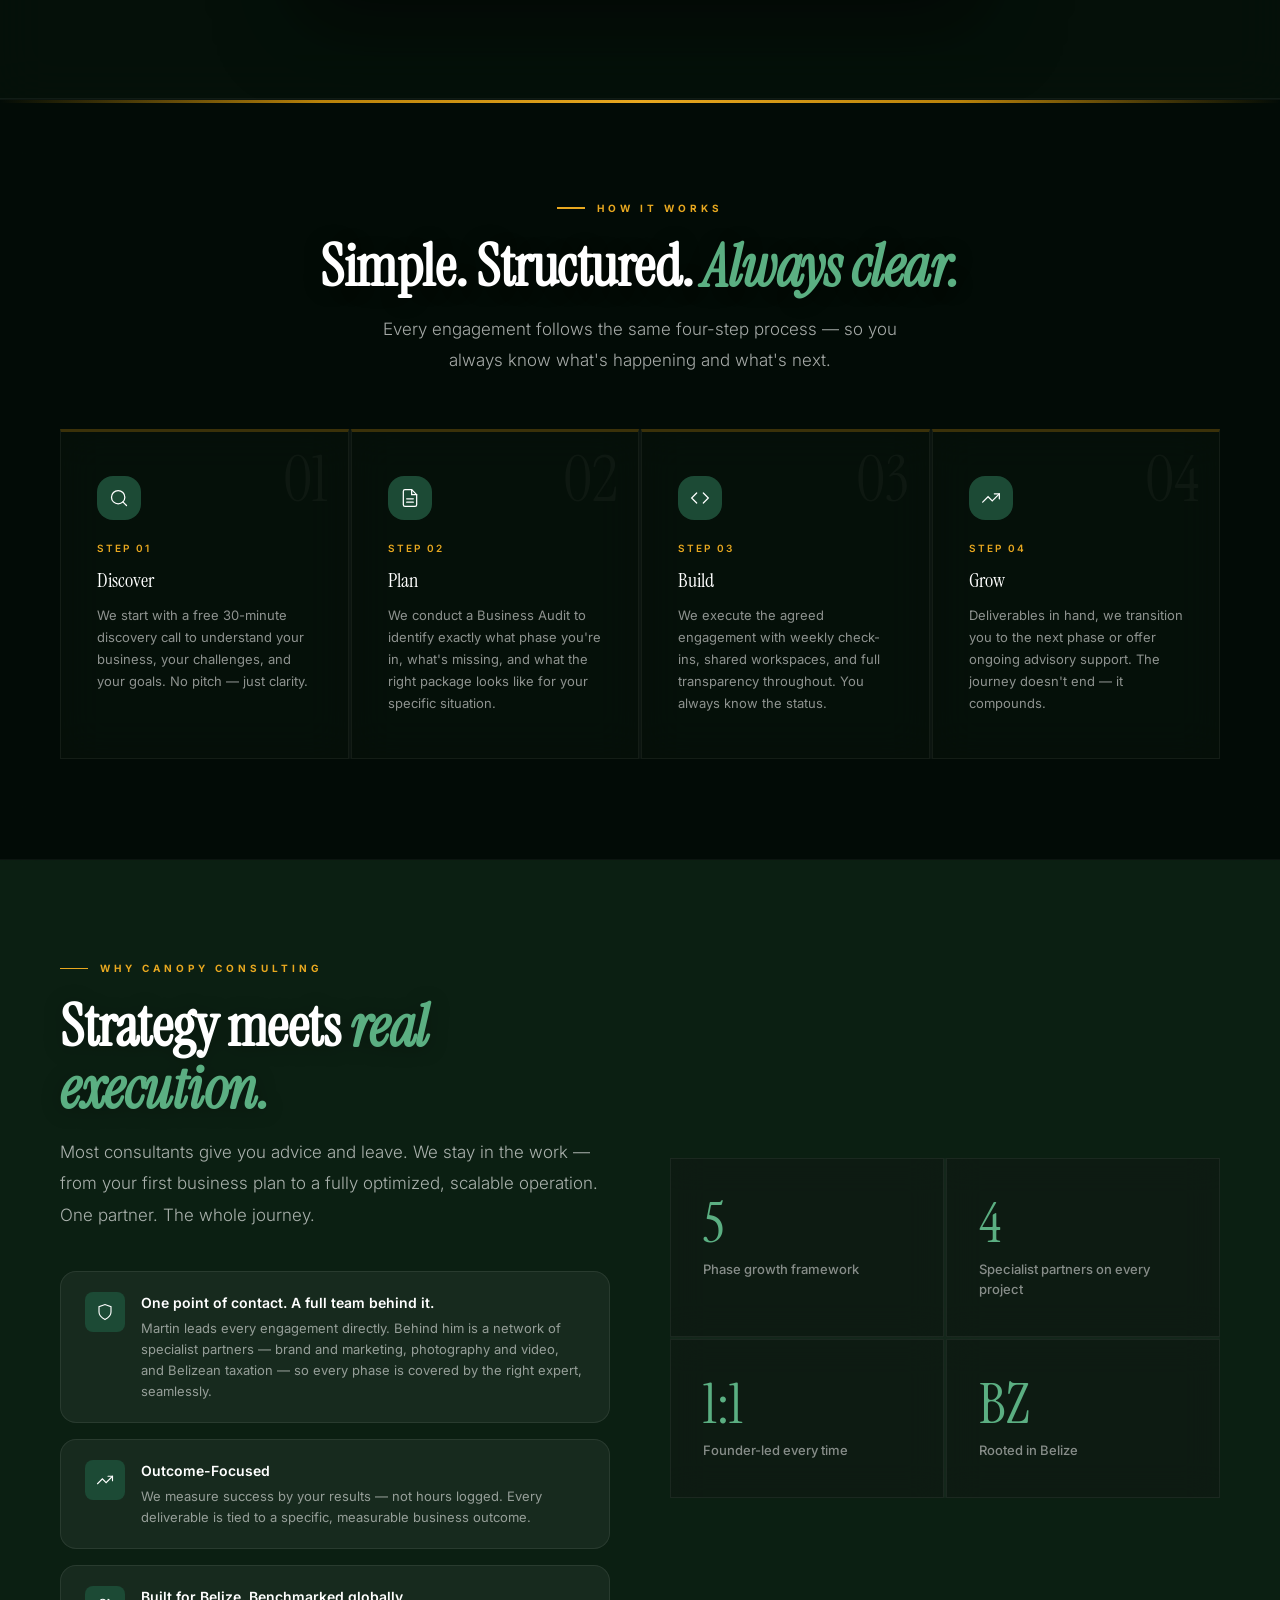
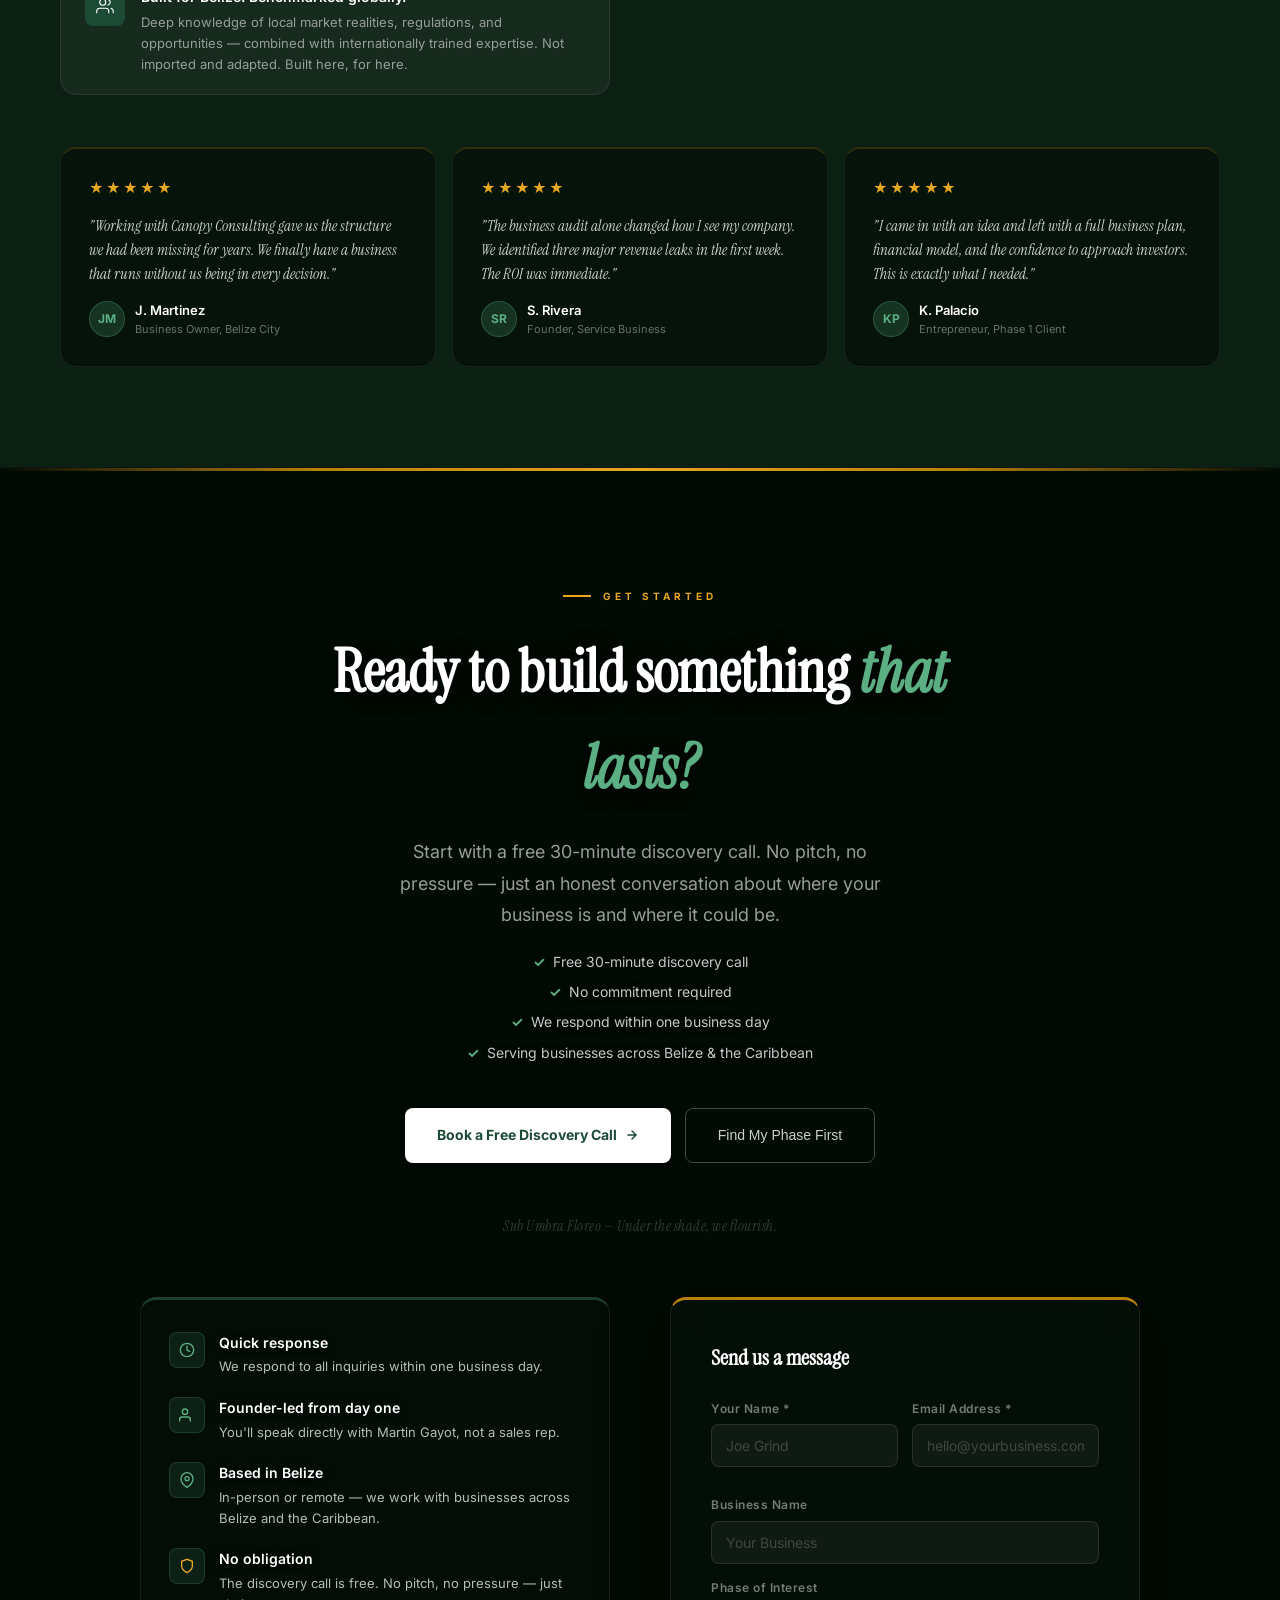
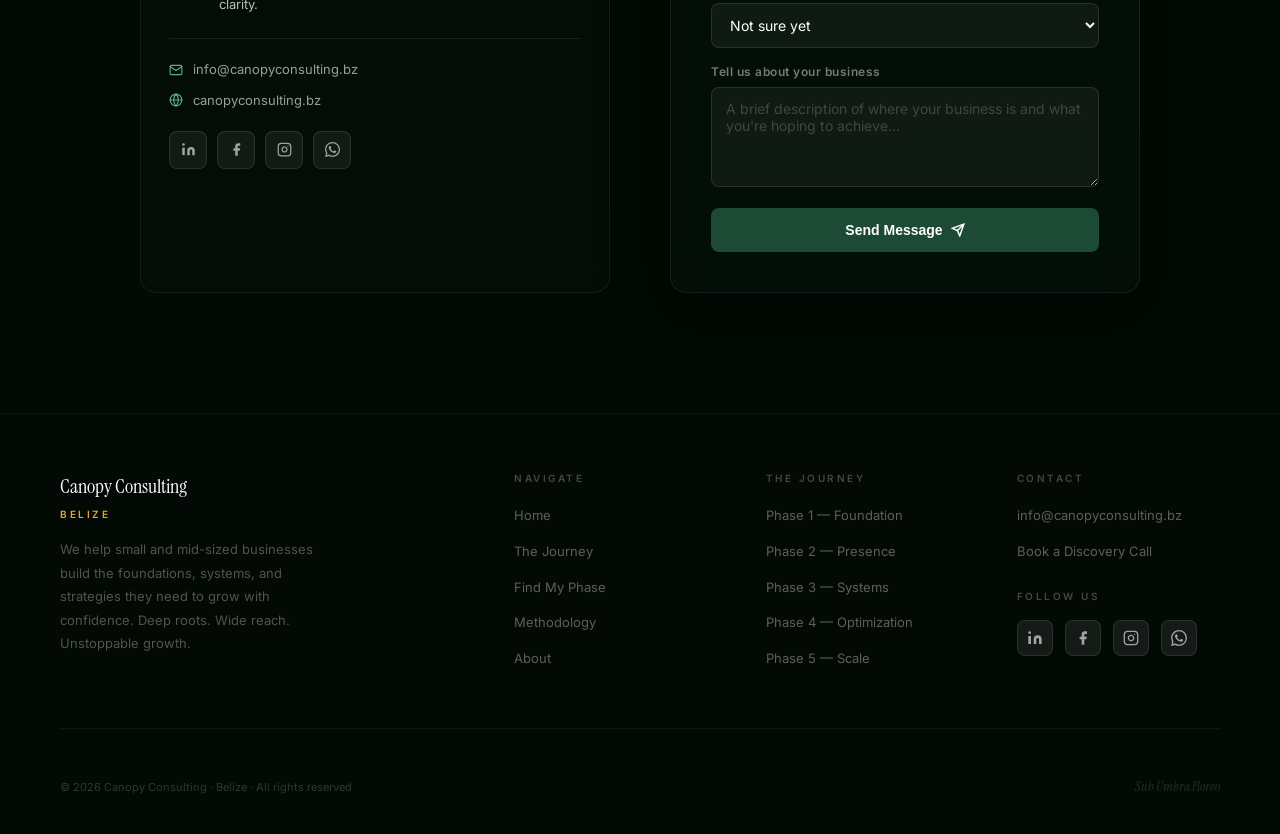
==== commit f758eff6: "Add files via upload" ====
--- a/index.html
+++ b/index.html
@@ -53,7 +53,7 @@
     },
     "contactPoint": {
       "@type": "ContactPoint",
-      "email": "hello@canopyconsulting.bz",
+      "email": "info@canopyconsulting.bz",
       "contactType": "customer service",
       "url": "https://canopyconsulting.bz/#contact"
     },
@@ -1978,7 +1978,7 @@
       <div style="border-top:1px solid rgba(255,255,255,0.08);padding-top:20px;margin-top:4px">
         <div style="display:flex;align-items:center;gap:10px;margin-bottom:10px">
           <svg width="14" height="14" viewBox="0 0 24 24" fill="none" stroke="var(--leaf)" stroke-width="2" stroke-linecap="round"><path d="M4 4h16c1.1 0 2 .9 2 2v12c0 1.1-.9 2-2 2H4c-1.1 0-2-.9-2-2V6c0-1.1.9-2 2-2z"/><polyline points="22,6 12,13 2,6"/></svg>
-          <a href="mailto:hello@canopyconsulting.bz" style="font-size:13px;color:rgba(255,255,255,0.6);text-decoration:none;transition:color .2s" onmouseover="this.style.color='#fff'" onmouseout="this.style.color='rgba(255,255,255,0.6)'">hello@canopyconsulting.bz</a>
+          <a href="mailto:info@canopyconsulting.bz" style="font-size:13px;color:rgba(255,255,255,0.6);text-decoration:none;transition:color .2s" onmouseover="this.style.color='#fff'" onmouseout="this.style.color='rgba(255,255,255,0.6)'">info@canopyconsulting.bz</a>
         </div>
         <div style="display:flex;align-items:center;gap:10px;margin-bottom:20px">
           <svg width="14" height="14" viewBox="0 0 24 24" fill="none" stroke="var(--leaf)" stroke-width="2" stroke-linecap="round"><circle cx="12" cy="12" r="10"/><line x1="2" y1="12" x2="22" y2="12"/><path d="M12 2a15.3 15.3 0 0 1 4 10 15.3 15.3 0 0 1-4 10 15.3 15.3 0 0 1-4-10 15.3 15.3 0 0 1 4-10z"/></svg>
@@ -2081,7 +2081,7 @@
     <div class="footer-col">
       <h5>Contact</h5>
       <ul>
-        <li><a href="mailto:hello@canopyconsulting.bz">hello@canopyconsulting.bz</a></li>
+        <li><a href="mailto:info@canopyconsulting.bz">info@canopyconsulting.bz</a></li>
         <li><a onclick="document.getElementById('contact').scrollIntoView({behavior:'smooth'})">Book a Discovery Call</a></li>
       </ul>
       <h5 style="margin-top:24px">Follow Us</h5>
@@ -2287,13 +2287,13 @@
     } else {
       btn.textContent = 'Send Message';
       btn.disabled = false;
-      alert('Something went wrong. Please email us directly at hello@canopyconsulting.bz');
+      alert('Something went wrong. Please email us directly at info@canopyconsulting.bz');
     }
   })
   .catch(() => {
     btn.textContent = 'Send Message';
     btn.disabled = false;
-    alert('Something went wrong. Please email us directly at hello@canopyconsulting.bz');
+    alert('Something went wrong. Please email us directly at info@canopyconsulting.bz');
   });
 }
 
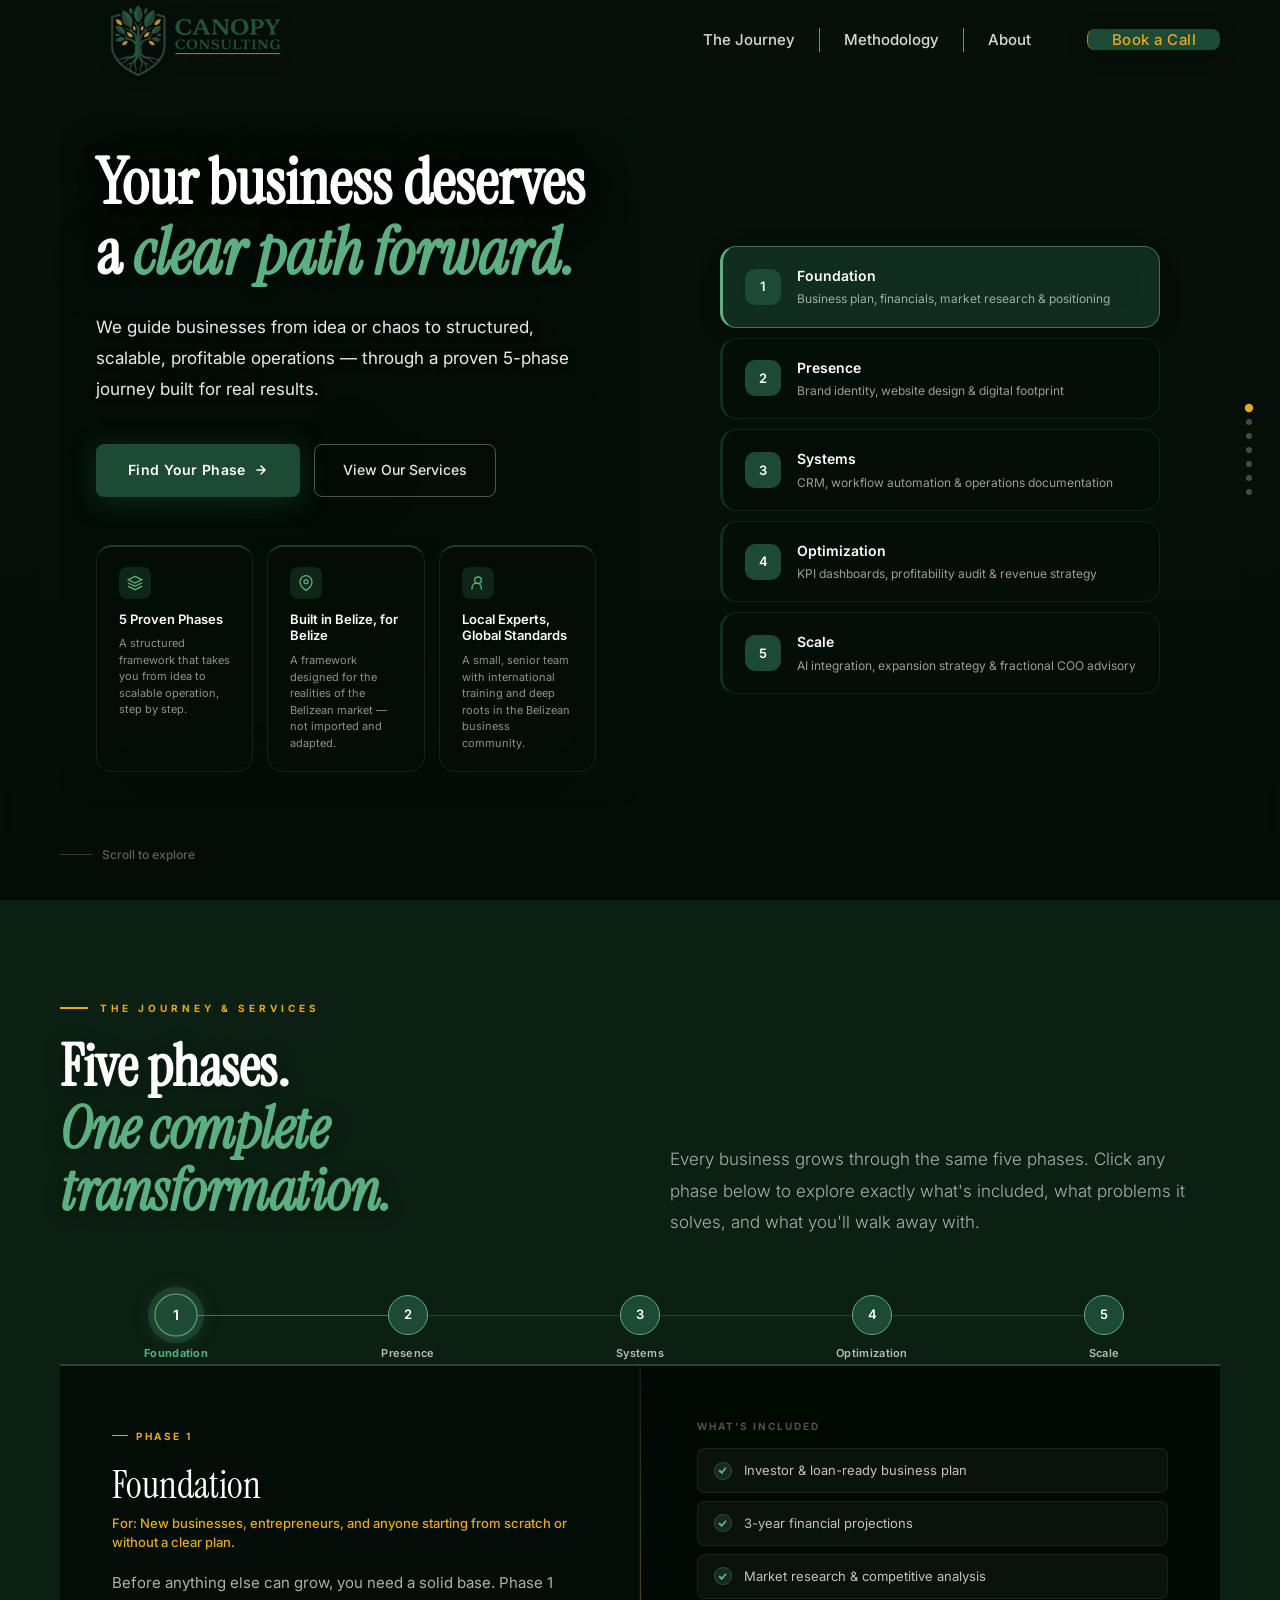
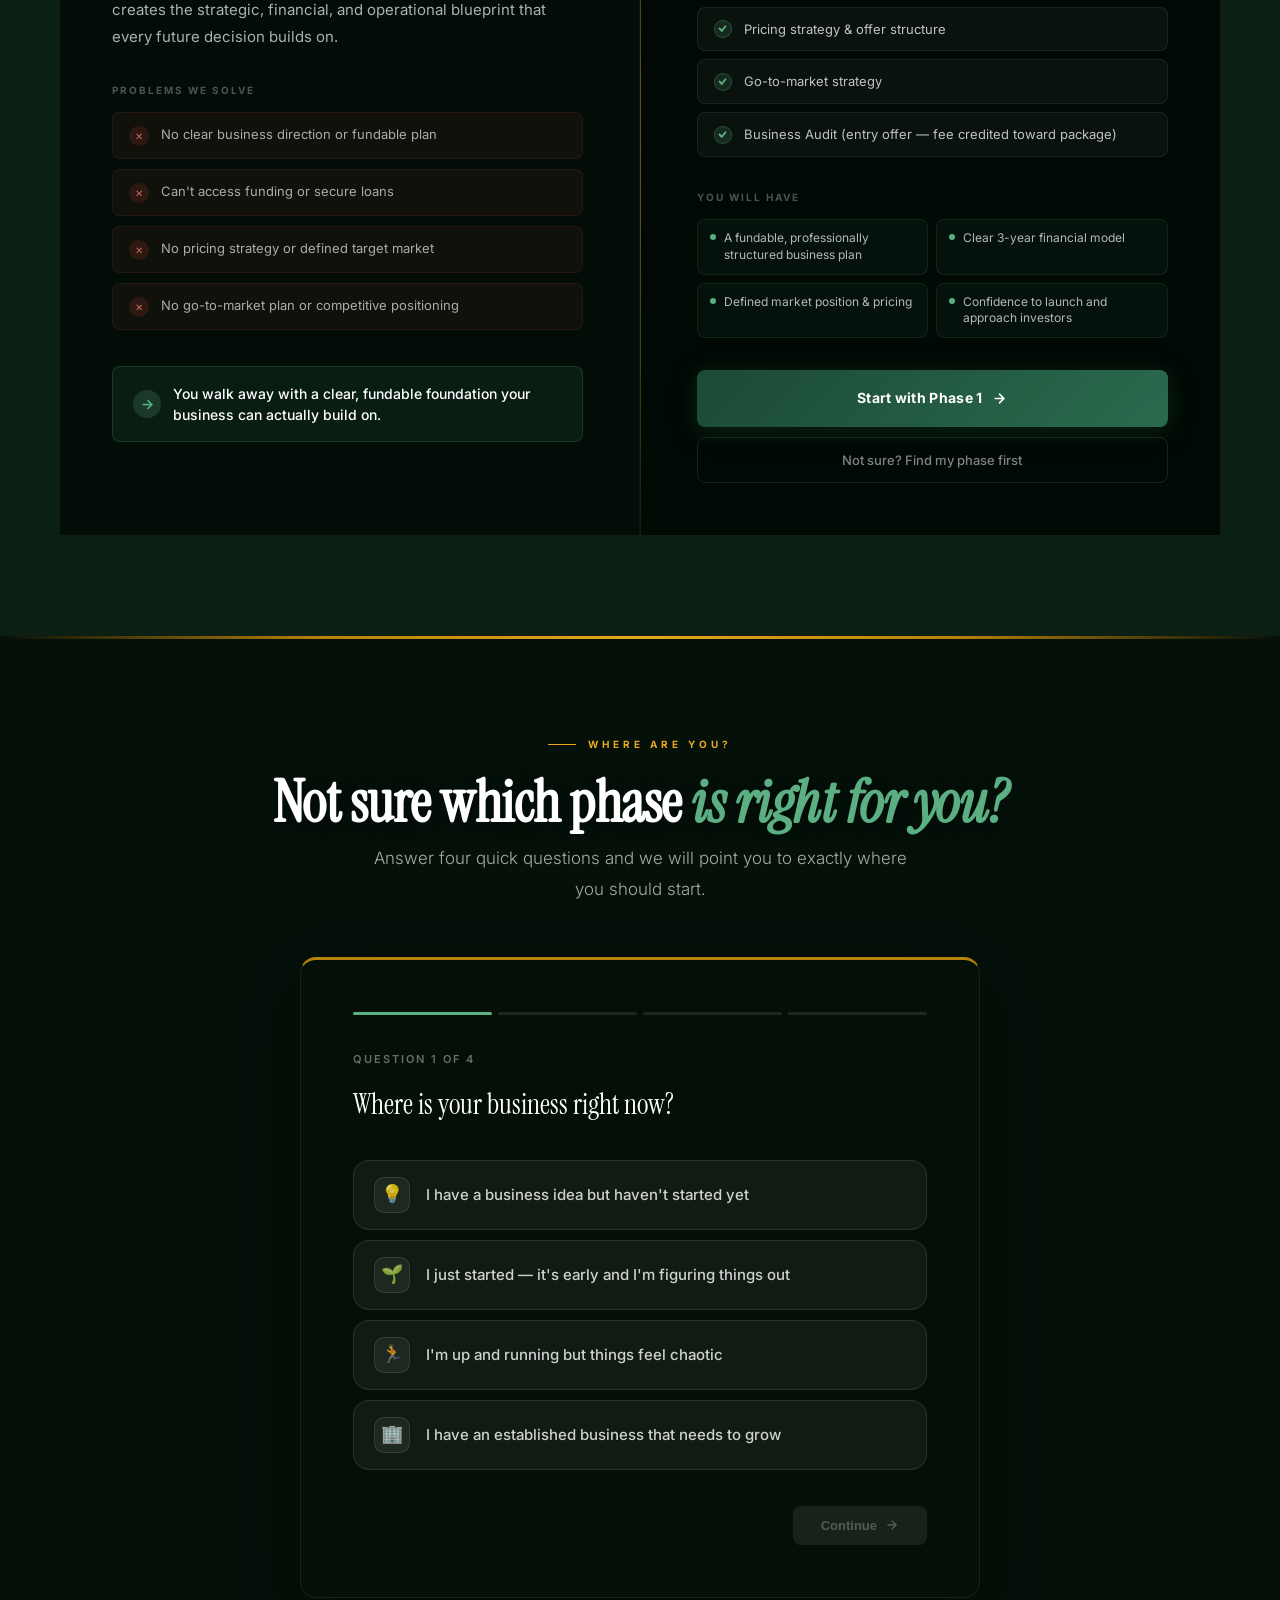
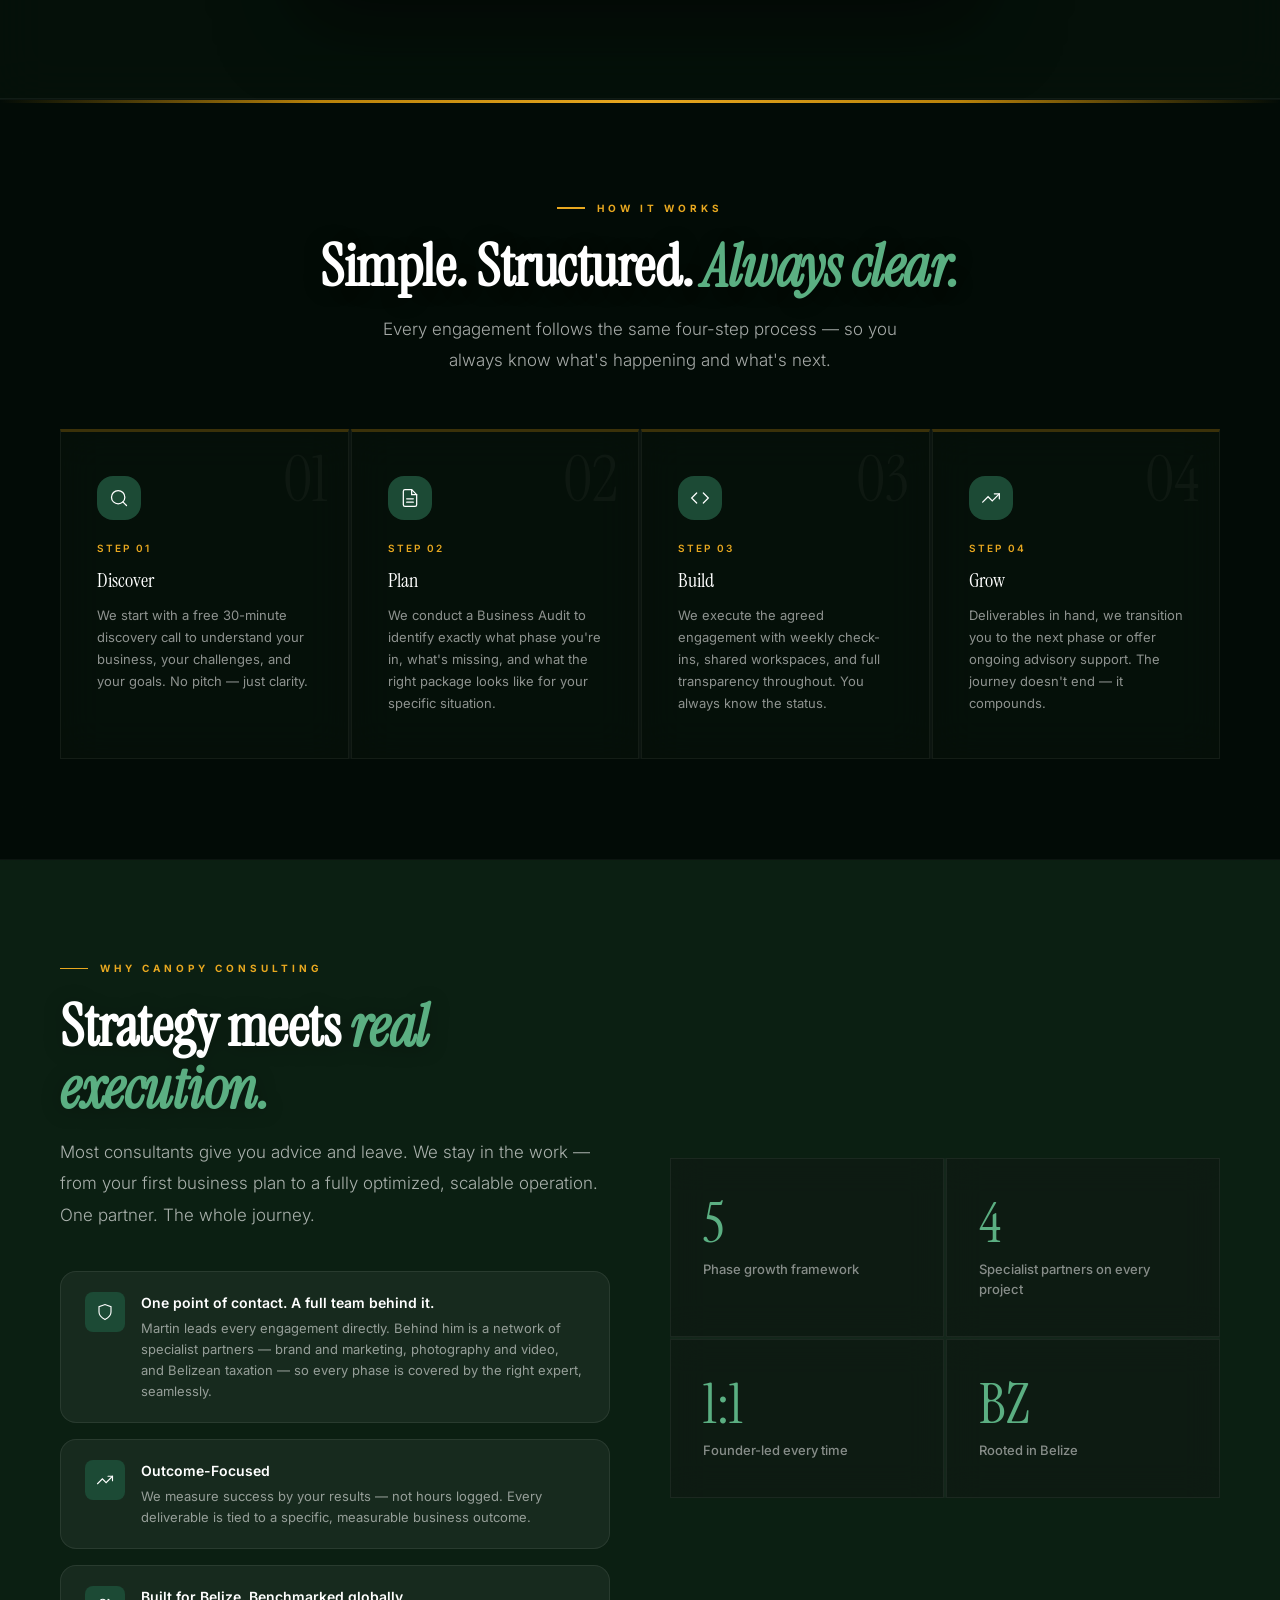
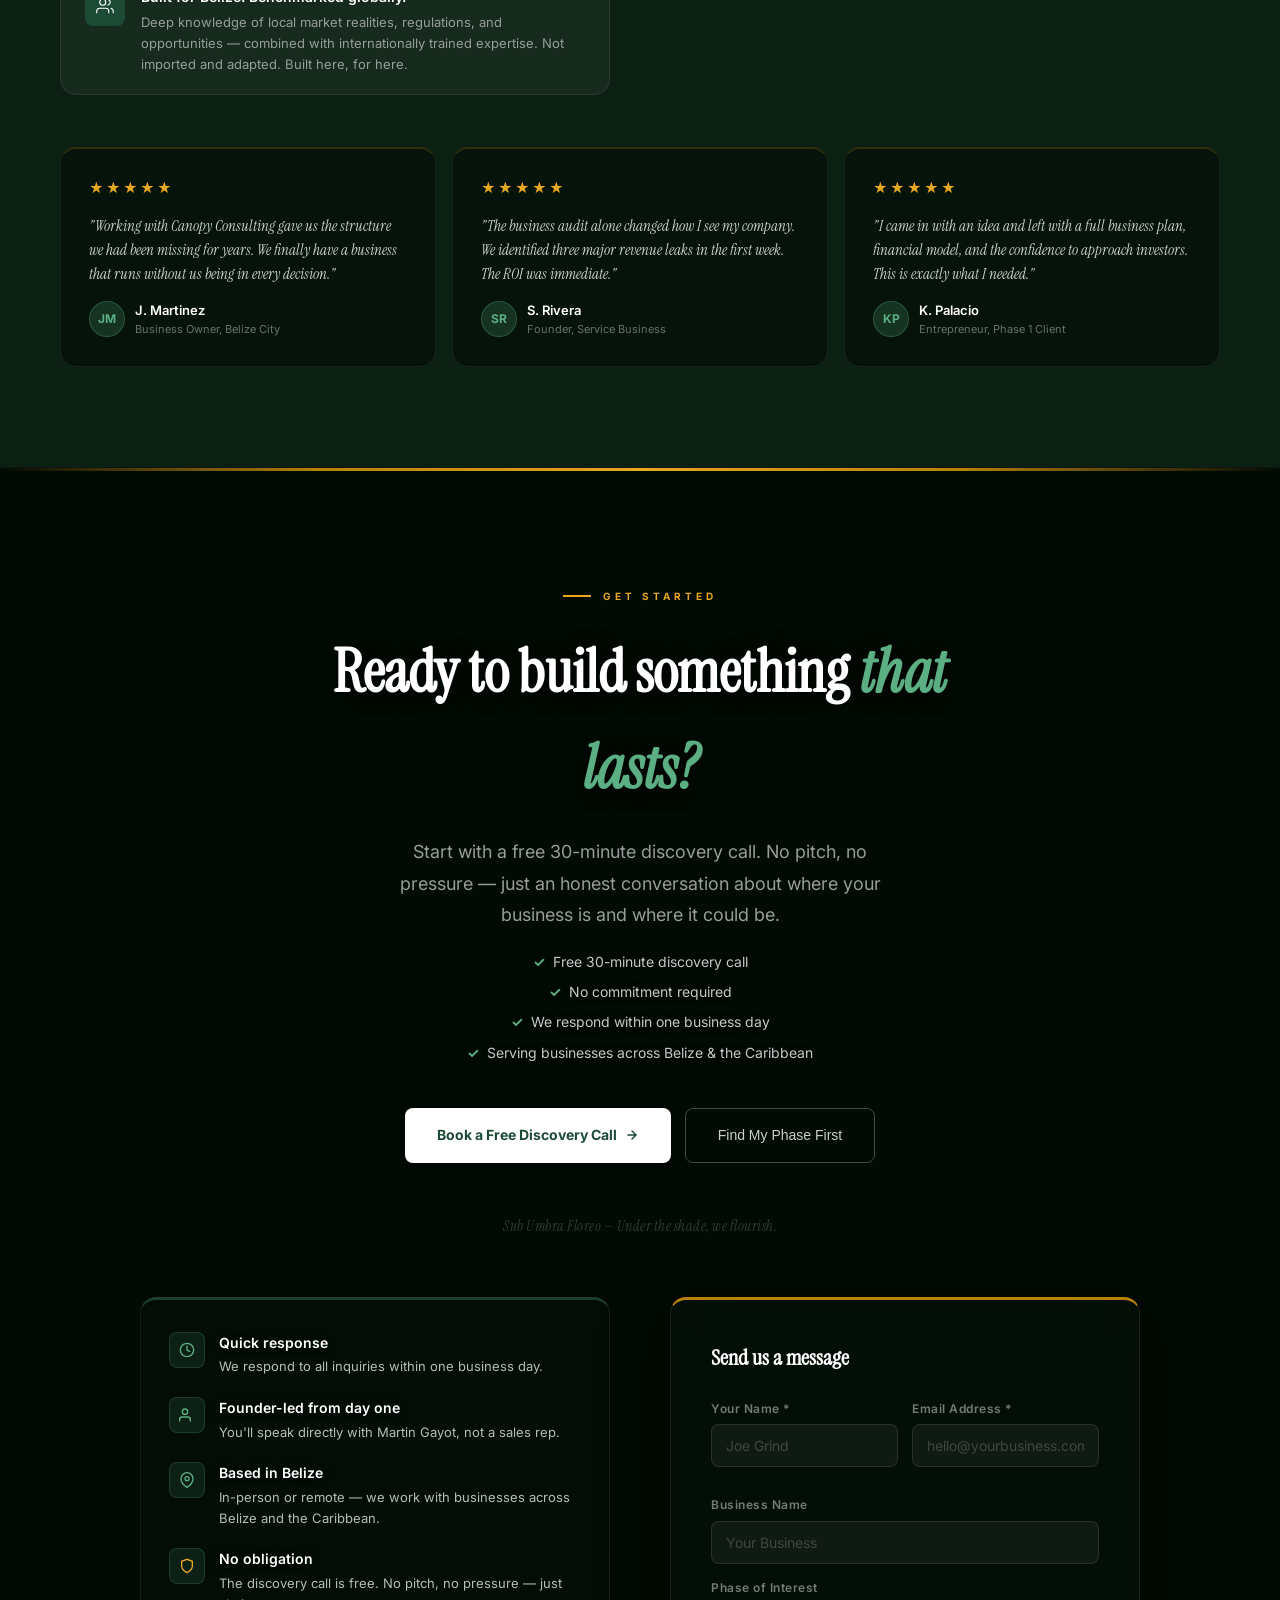
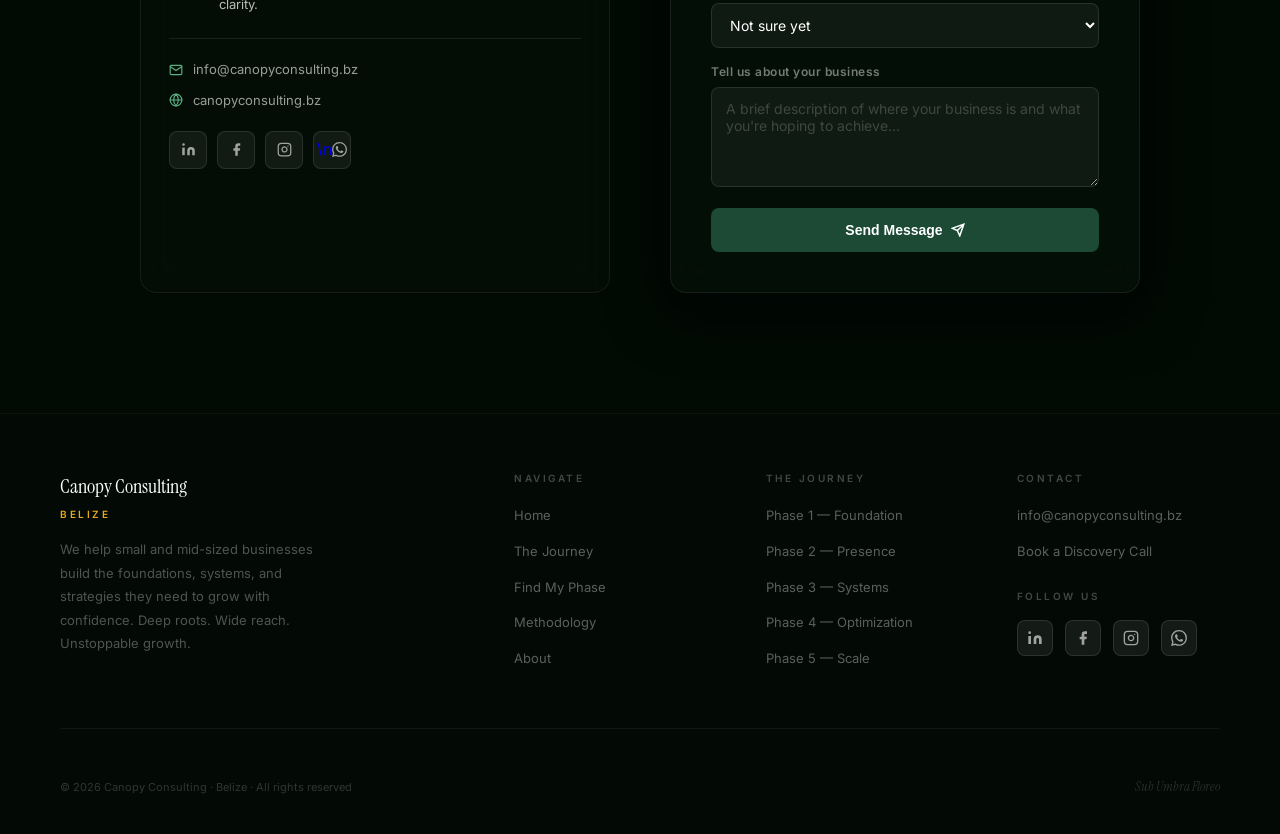
==== commit 130ed588: "Add files via upload" ====
--- a/index.html
+++ b/index.html
@@ -75,9 +75,13 @@
     "slogan": "Deep roots. Wide reach. Unstoppable growth."
   }
   </script>
+  <!-- Preload critical background image to improve LCP -->
+  <link rel="preload" as="image" href="bg.jpg" fetchpriority="high">
+
 <link rel="preconnect" href="https://fonts.googleapis.com">
 <link rel="preconnect" href="https://fonts.gstatic.com" crossorigin>
-<link href="https://fonts.googleapis.com/css2?family=Instrument+Serif:ital@0;1&family=Inter:wght@300;400;500;600;700;800&display=swap" rel="stylesheet">
+<link href="https://fonts.googleapis.com/css2?family=Instrument+Serif:ital@0;1&family=Inter:wght@300;400;500;600;700;800&display=swap" rel="stylesheet" media="print" onload="this.media='all'">
+<noscript><link href="https://fonts.googleapis.com/css2?family=Instrument+Serif:ital@0;1&family=Inter:wght@300;400;500;600;700;800&display=swap" rel="stylesheet"></noscript>
 <style>
 *,*::before,*::after{margin:0;padding:0;box-sizing:border-box}
 html{scroll-behavior:smooth;font-size:16px}
@@ -95,7 +99,8 @@
   background-size: cover;
   background-position: center top;
   background-repeat: no-repeat;
-  will-change: transform;
+  will-change: background-position;
+  transform: translateZ(0);
 }
 /* Dark overlay */
 #ecosystem-bg{
@@ -1340,6 +1345,7 @@
 <nav class="nav" id="nav">
   <a href="#" class="nav-logo">
     <img src="logo.png" alt="Canopy Consulting" class="nav-logo-img"
+         width="80" height="80"
          onerror="this.style.display='none';this.nextElementSibling.style.display='flex'"/>
     <div style="display:none;align-items:center;gap:10px;">
       <svg width="36" height="40" viewBox="0 0 80 90" fill="none">
@@ -1359,10 +1365,10 @@
     </div>
   </a>
   <div class="nav-links">
-    <a onclick="document.getElementById('journey').scrollIntoView({behavior:'smooth'})">The Journey</a>
-    <a onclick="document.getElementById('process').scrollIntoView({behavior:'smooth'})">Methodology</a>
-    <a onclick="document.getElementById('about-us').scrollIntoView({behavior:'smooth'})">About</a>
-    <a class="nav-btn" onclick="document.getElementById('contact').scrollIntoView({behavior:'smooth'})">Book a Call</a>
+    <a href="#journey" onclick="event.preventDefault();document.getElementById('journey').scrollIntoView({behavior:'smooth'})">The Journey</a>
+    <a href="#process" onclick="event.preventDefault();document.getElementById('process').scrollIntoView({behavior:'smooth'})">Methodology</a>
+    <a href="#about-us" onclick="event.preventDefault();document.getElementById('about-us').scrollIntoView({behavior:'smooth'})">About</a>
+    <a class="nav-btn" href="#contact" onclick="event.preventDefault();document.getElementById('contact').scrollIntoView({behavior:'smooth'})">Book a Call</a>
   </div>
   <button class="hamburger" id="hamburger" onclick="toggleMenu()" aria-label="Open menu">
     <span></span><span></span><span></span>
@@ -1371,12 +1377,12 @@
 
 <!-- ─── MOBILE MENU ── -->
 <div class="mobile-menu" id="mobile-menu">
-  <button class="mobile-menu-close" onclick="toggleMenu()">✕</button>
-  <a onclick="navTo('journey')">The Journey</a>
-  <a onclick="navTo('process')">Methodology</a>
-  <a onclick="navTo('about-us')">About</a>
-  <a onclick="navTo('contact')">Contact</a>
-  <a class="mob-btn" onclick="navTo('contact')">Book a Call</a>
+  <button class="mobile-menu-close" onclick="toggleMenu()" aria-label="Close menu">✕</button>
+  <a href="#journey" onclick="event.preventDefault();navTo('journey')">The Journey</a>
+  <a href="#process" onclick="event.preventDefault();navTo('process')">Methodology</a>
+  <a href="#about-us" onclick="event.preventDefault();navTo('about-us')">About</a>
+  <a href="#contact" onclick="event.preventDefault();navTo('contact')">Contact</a>
+  <a class="mob-btn" href="#contact" onclick="event.preventDefault();navTo('contact')">Book a Call</a>
 </div>
 
 <!-- ── HERO — SKY ── -->
@@ -1987,28 +1993,31 @@
         <!-- Social icons -->
         <div style="display:flex;gap:10px">
           <a href="https://www.linkedin.com/company/canopy-consulting-bz" target="_blank" rel="noopener"
+             aria-label="Follow Canopy Consulting on LinkedIn"
              style="width:38px;height:38px;border-radius:8px;background:rgba(255,255,255,0.06);border:1px solid rgba(255,255,255,0.1);display:flex;align-items:center;justify-content:center;transition:all .2s;text-decoration:none"
              onmouseover="this.style.background='rgba(10,102,194,0.25)';this.style.borderColor='rgba(10,102,194,0.4)'"
              onmouseout="this.style.background='rgba(255,255,255,0.06)';this.style.borderColor='rgba(255,255,255,0.1)'">
-            <svg width="15" height="15" viewBox="0 0 24 24" fill="rgba(255,255,255,0.6)"><path d="M16 8a6 6 0 0 1 6 6v7h-4v-7a2 2 0 0 0-2-2 2 2 0 0 0-2 2v7h-4v-7a6 6 0 0 1 6-6z"/><rect x="2" y="9" width="4" height="12"/><circle cx="4" cy="4" r="2"/></svg>
+            <svg width="15" height="15" viewBox="0 0 24 24" fill="rgba(255,255,255,0.6)" aria-hidden="true"><path d="M16 8a6 6 0 0 1 6 6v7h-4v-7a2 2 0 0 0-2-2 2 2 0 0 0-2 2v7h-4v-7a6 6 0 0 1 6-6z"/><rect x="2" y="9" width="4" height="12"/><circle cx="4" cy="4" r="2"/></svg>
           </a>
           <a href="#" target="_blank" rel="noopener"
+             aria-label="Follow Canopy Consulting on Facebook"
              style="width:38px;height:38px;border-radius:8px;background:rgba(255,255,255,0.06);border:1px solid rgba(255,255,255,0.1);display:flex;align-items:center;justify-content:center;transition:all .2s;text-decoration:none"
              onmouseover="this.style.background='rgba(24,119,242,0.25)';this.style.borderColor='rgba(24,119,242,0.4)'"
              onmouseout="this.style.background='rgba(255,255,255,0.06)';this.style.borderColor='rgba(255,255,255,0.1)'">
-            <svg width="15" height="15" viewBox="0 0 24 24" fill="rgba(255,255,255,0.6)"><path d="M18 2h-3a5 5 0 0 0-5 5v3H7v4h3v8h4v-8h3l1-4h-4V7a1 1 0 0 1 1-1h3z"/></svg>
+            <svg width="15" height="15" viewBox="0 0 24 24" fill="rgba(255,255,255,0.6)" aria-hidden="true"><path d="M18 2h-3a5 5 0 0 0-5 5v3H7v4h3v8h4v-8h3l1-4h-4V7a1 1 0 0 1 1-1h3z"/></svg>
           </a>
           <a href="#" target="_blank" rel="noopener"
+             aria-label="Follow Canopy Consulting on Instagram"
              style="width:38px;height:38px;border-radius:8px;background:rgba(255,255,255,0.06);border:1px solid rgba(255,255,255,0.1);display:flex;align-items:center;justify-content:center;transition:all .2s;text-decoration:none"
              onmouseover="this.style.background='rgba(193,53,132,0.25)';this.style.borderColor='rgba(193,53,132,0.4)'"
              onmouseout="this.style.background='rgba(255,255,255,0.06)';this.style.borderColor='rgba(255,255,255,0.1)'">
-            <svg width="15" height="15" viewBox="0 0 24 24" fill="none" stroke="rgba(255,255,255,0.6)" stroke-width="2" stroke-linecap="round"><rect x="2" y="2" width="20" height="20" rx="5"/><path d="M16 11.37A4 4 0 1 1 12.63 8 4 4 0 0 1 16 11.37z"/><line x1="17.5" y1="6.5" x2="17.51" y2="6.5"/></svg>
+            <svg width="15" height="15" viewBox="0 0 24 24" fill="none" stroke="rgba(255,255,255,0.6)" stroke-width="2" stroke-linecap="round" aria-hidden="true"><rect x="2" y="2" width="20" height="20" rx="5"/><path d="M16 11.37A4 4 0 1 1 12.63 8 4 4 0 0 1 16 11.37z"/><line x1="17.5" y1="6.5" x2="17.51" y2="6.5"/></svg>
           </a>
           <a href="https://wa.me/18177181588" target="_blank" rel="noopener"
+             aria-label="Contact Canopy Consulting on WhatsApp"
              style="width:38px;height:38px;border-radius:8px;background:rgba(255,255,255,0.06);border:1px solid rgba(255,255,255,0.1);display:flex;align-items:center;justify-content:center;transition:all .2s;text-decoration:none"
              onmouseover="this.style.background='rgba(37,211,102,0.25)';this.style.borderColor='rgba(37,211,102,0.4)'"
-             onmouseout="this.style.background='rgba(255,255,255,0.06)';this.style.borderColor='rgba(255,255,255,0.1)'">
-            <svg width="15" height="15" viewBox="0 0 24 24" fill="rgba(255,255,255,0.6)"><path d="M17.472 14.382c-.297-.149-1.758-.867-2.03-.967-.273-.099-.471-.148-.67.15-.197.297-.767.966-.94 1.164-.173.199-.347.223-.644.075-.297-.15-1.255-.463-2.39-1.475-.883-.788-1.48-1.761-1.653-2.059-.173-.297-.018-.458.13-.606.134-.133.298-.347.446-.52.149-.174.198-.298.298-.497.099-.198.05-.371-.025-.52-.075-.149-.669-1.612-.916-2.207-.242-.579-.487-.5-.669-.51-.173-.008-.371-.01-.57-.01-.198 0-.52.074-.792.372-.272.297-1.04 1.016-1.04 2.479 0 1.462 1.065 2.875 1.213 3.074.149.198 2.096 3.2 5.077 4.487.709.306 1.262.489 1.694.625.712.227 1.36.195 1.871.118.571-.085 1.758-.719 2.006-1.413.248-.694.248-1.289.173-1.413-.074-.124-.272-.198-.57-.347m-5.421 7.403h-.004a9.87 9.87 0 01-5.031-1.378l-.361-.214-3.741.982.998-3.648-.235-.374a9.86 9.86 0 01-1.51-5.26c.001-5.45 4.436-9.884 9.888-9.884 2.64 0 5.122 1.03 6.988 2.898a9.825 9.825 0 012.893 6.994c-.003 5.45-4.437 9.884-9.885 9.884m8.413-18.297A11.815 11.815 0 0012.05 0C5.495 0 .16 5.335.157 11.892c0 2.096.547 4.142 1.588 5.945L.057 24l6.305-1.654a11.882 11.882 0 005.683 1.448h.005c6.554 0 11.89-5.335 11.893-11.893a11.821 11.821 0 00-3.48-8.413z"/></svg>
+             onmouseout="this.style.background='rgba(255,255,255,0.06)';this.style.borderColor='rgba(255,255,255,0.1)'">\n            <svg width="15" height="15" viewBox="0 0 24 24" fill="rgba(255,255,255,0.6)" aria-hidden="true"><path d="M17.472 14.382c-.297-.149-1.758-.867-2.03-.967-.273-.099-.471-.148-.67.15-.197.297-.767.966-.94 1.164-.173.199-.347.223-.644.075-.297-.15-1.255-.463-2.39-1.475-.883-.788-1.48-1.761-1.653-2.059-.173-.297-.018-.458.13-.606.134-.133.298-.347.446-.52.149-.174.198-.298.298-.497.099-.198.05-.371-.025-.52-.075-.149-.669-1.612-.916-2.207-.242-.579-.487-.5-.669-.51-.173-.008-.371-.01-.57-.01-.198 0-.52.074-.792.372-.272.297-1.04 1.016-1.04 2.479 0 1.462 1.065 2.875 1.213 3.074.149.198 2.096 3.2 5.077 4.487.709.306 1.262.489 1.694.625.712.227 1.36.195 1.871.118.571-.085 1.758-.719 2.006-1.413.248-.694.248-1.289.173-1.413-.074-.124-.272-.198-.57-.347m-5.421 7.403h-.004a9.87 9.87 0 01-5.031-1.378l-.361-.214-3.741.982.998-3.648-.235-.374a9.86 9.86 0 01-1.51-5.26c.001-5.45 4.436-9.884 9.888-9.884 2.64 0 5.122 1.03 6.988 2.898a9.825 9.825 0 012.893 6.994c-.003 5.45-4.437 9.884-9.885 9.884m8.413-18.297A11.815 11.815 0 0012.05 0C5.495 0 .16 5.335.157 11.892c0 2.096.547 4.142 1.588 5.945L.057 24l6.305-1.654a11.882 11.882 0 005.683 1.448h.005c6.554 0 11.89-5.335 11.893-11.893a11.821 11.821 0 00-3.48-8.413z"/></svg>
           </a>
         </div>
       </div>
@@ -2018,13 +2027,13 @@
       <h4 class="serif">Send us a message</h4>
       <div id="contact-form">
         <div class="form-row">
-          <div class="form-field"><label>Your Name *</label><input type="text" placeholder="Joe Grind" id="f-name"></div>
-          <div class="form-field"><label>Email Address *</label><input type="email" placeholder="hello@yourbusiness.com" id="f-email"></div>
+          <div class="form-field"><label for="f-name">Your Name *</label><input type="text" placeholder="Joe Grind" id="f-name" name="name"></div>
+          <div class="form-field"><label for="f-email">Email Address *</label><input type="email" placeholder="hello@yourbusiness.com" id="f-email" name="email"></div>
         </div>
-        <div class="form-field"><label>Business Name</label><input type="text" placeholder="Your Business" id="f-biz"></div>
+        <div class="form-field"><label for="f-biz">Business Name</label><input type="text" placeholder="Your Business" id="f-biz" name="business"></div>
         <div class="form-field">
-          <label>Phase of Interest</label>
-          <select id="f-phase">
+          <label for="f-phase">Phase of Interest</label>
+          <select id="f-phase" name="phase">
             <option value="">Not sure yet</option>
             <option>Phase 1 — Foundation</option>
             <option>Phase 2 — Presence</option>
@@ -2033,7 +2042,7 @@
             <option>Phase 5 — Scale</option>
           </select>
         </div>
-        <div class="form-field"><label>Tell us about your business</label><textarea placeholder="A brief description of where your business is and what you're hoping to achieve..." id="f-msg"></textarea></div>
+        <div class="form-field"><label for="f-msg">Tell us about your business</label><textarea placeholder="A brief description of where your business is and what you're hoping to achieve..." id="f-msg" name="message"></textarea></div>
         <button class="form-submit" onclick="submitForm()">
           Send Message
           <svg width="14" height="14" viewBox="0 0 24 24" fill="none" stroke="currentColor" stroke-width="2.5" stroke-linecap="round"><path d="M22 2L11 13M22 2l-7 20-4-9-9-4 20-7z"/></svg>
@@ -2061,58 +2070,61 @@
     <div class="footer-col">
       <h5>Navigate</h5>
       <ul>
-        <li><a onclick="document.getElementById('home').scrollIntoView({behavior:'smooth'})">Home</a></li>
-        <li><a onclick="document.getElementById('journey').scrollIntoView({behavior:'smooth'})">The Journey</a></li>
-        <li><a onclick="document.getElementById('quiz').scrollIntoView({behavior:'smooth'})">Find My Phase</a></li>
-        <li><a onclick="document.getElementById('process').scrollIntoView({behavior:'smooth'})">Methodology</a></li>
-        <li><a onclick="document.getElementById('about-us').scrollIntoView({behavior:'smooth'})">About</a></li>
+        <li><a href="#home" onclick="event.preventDefault();document.getElementById('home').scrollIntoView({behavior:'smooth'})">Home</a></li>
+        <li><a href="#journey" onclick="event.preventDefault();document.getElementById('journey').scrollIntoView({behavior:'smooth'})">The Journey</a></li>
+        <li><a href="#quiz" onclick="event.preventDefault();document.getElementById('quiz').scrollIntoView({behavior:'smooth'})">Find My Phase</a></li>
+        <li><a href="#process" onclick="event.preventDefault();document.getElementById('process').scrollIntoView({behavior:'smooth'})">Methodology</a></li>
+        <li><a href="#about-us" onclick="event.preventDefault();document.getElementById('about-us').scrollIntoView({behavior:'smooth'})">About</a></li>
       </ul>
     </div>
     <div class="footer-col">
       <h5>The Journey</h5>
       <ul>
-        <li><a onclick="showPhaseAndScroll(0)">Phase 1 — Foundation</a></li>
-        <li><a onclick="showPhaseAndScroll(1)">Phase 2 — Presence</a></li>
-        <li><a onclick="showPhaseAndScroll(2)">Phase 3 — Systems</a></li>
-        <li><a onclick="showPhaseAndScroll(3)">Phase 4 — Optimization</a></li>
-        <li><a onclick="showPhaseAndScroll(4)">Phase 5 — Scale</a></li>
+        <li><a href="#journey" onclick="event.preventDefault();showPhaseAndScroll(0)">Phase 1 — Foundation</a></li>
+        <li><a href="#journey" onclick="event.preventDefault();showPhaseAndScroll(1)">Phase 2 — Presence</a></li>
+        <li><a href="#journey" onclick="event.preventDefault();showPhaseAndScroll(2)">Phase 3 — Systems</a></li>
+        <li><a href="#journey" onclick="event.preventDefault();showPhaseAndScroll(3)">Phase 4 — Optimization</a></li>
+        <li><a href="#journey" onclick="event.preventDefault();showPhaseAndScroll(4)">Phase 5 — Scale</a></li>
       </ul>
     </div>
     <div class="footer-col">
       <h5>Contact</h5>
       <ul>
         <li><a href="mailto:info@canopyconsulting.bz">info@canopyconsulting.bz</a></li>
-        <li><a onclick="document.getElementById('contact').scrollIntoView({behavior:'smooth'})">Book a Discovery Call</a></li>
+        <li><a href="#contact" onclick="event.preventDefault();document.getElementById('contact').scrollIntoView({behavior:'smooth'})">Book a Discovery Call</a></li>
       </ul>
       <h5 style="margin-top:24px">Follow Us</h5>
       <div style="display:flex;gap:12px;margin-top:8px">
-        <!-- LinkedIn -->
         <a href="https://www.linkedin.com/company/canopy-consulting-bz" target="_blank" rel="noopener"
+           aria-label="Follow Canopy Consulting on LinkedIn"
            style="width:36px;height:36px;border-radius:8px;background:rgba(255,255,255,0.07);border:1px solid rgba(255,255,255,0.1);display:flex;align-items:center;justify-content:center;transition:all .2s;text-decoration:none"
            onmouseover="this.style.background='rgba(10,102,194,0.3)';this.style.borderColor='rgba(10,102,194,0.5)'"
            onmouseout="this.style.background='rgba(255,255,255,0.07)';this.style.borderColor='rgba(255,255,255,0.1)'">
-          <svg width="16" height="16" viewBox="0 0 24 24" fill="rgba(255,255,255,0.6)"><path d="M16 8a6 6 0 0 1 6 6v7h-4v-7a2 2 0 0 0-2-2 2 2 0 0 0-2 2v7h-4v-7a6 6 0 0 1 6-6z"/><rect x="2" y="9" width="4" height="12"/><circle cx="4" cy="4" r="2"/></svg>
+          <svg width="16" height="16" viewBox="0 0 24 24" fill="rgba(255,255,255,0.6)" aria-hidden="true"><path d="M16 8a6 6 0 0 1 6 6v7h-4v-7a2 2 0 0 0-2-2 2 2 0 0 0-2 2v7h-4v-7a6 6 0 0 1 6-6z"/><rect x="2" y="9" width="4" height="12"/><circle cx="4" cy="4" r="2"/></svg>
         </a>
         <!-- Facebook — link to be added -->
         <a href="#" target="_blank" rel="noopener"
+           aria-label="Follow Canopy Consulting on Facebook"
            style="width:36px;height:36px;border-radius:8px;background:rgba(255,255,255,0.07);border:1px solid rgba(255,255,255,0.1);display:flex;align-items:center;justify-content:center;transition:all .2s;text-decoration:none"
            onmouseover="this.style.background='rgba(24,119,242,0.3)';this.style.borderColor='rgba(24,119,242,0.5)'"
            onmouseout="this.style.background='rgba(255,255,255,0.07)';this.style.borderColor='rgba(255,255,255,0.1)'">
-          <svg width="16" height="16" viewBox="0 0 24 24" fill="rgba(255,255,255,0.6)"><path d="M18 2h-3a5 5 0 0 0-5 5v3H7v4h3v8h4v-8h3l1-4h-4V7a1 1 0 0 1 1-1h3z"/></svg>
+          <svg width="16" height="16" viewBox="0 0 24 24" fill="rgba(255,255,255,0.6)" aria-hidden="true"><path d="M18 2h-3a5 5 0 0 0-5 5v3H7v4h3v8h4v-8h3l1-4h-4V7a1 1 0 0 1 1-1h3z"/></svg>
         </a>
         <!-- Instagram — link to be added -->
         <a href="#" target="_blank" rel="noopener"
+           aria-label="Follow Canopy Consulting on Instagram"
            style="width:36px;height:36px;border-radius:8px;background:rgba(255,255,255,0.07);border:1px solid rgba(255,255,255,0.1);display:flex;align-items:center;justify-content:center;transition:all .2s;text-decoration:none"
            onmouseover="this.style.background='rgba(193,53,132,0.3)';this.style.borderColor='rgba(193,53,132,0.5)'"
            onmouseout="this.style.background='rgba(255,255,255,0.07)';this.style.borderColor='rgba(255,255,255,0.1)'">
-          <svg width="16" height="16" viewBox="0 0 24 24" fill="none" stroke="rgba(255,255,255,0.6)" stroke-width="2" stroke-linecap="round"><rect x="2" y="2" width="20" height="20" rx="5"/><path d="M16 11.37A4 4 0 1 1 12.63 8 4 4 0 0 1 16 11.37z"/><line x1="17.5" y1="6.5" x2="17.51" y2="6.5"/></svg>
+          <svg width="16" height="16" viewBox="0 0 24 24" fill="none" stroke="rgba(255,255,255,0.6)" stroke-width="2" stroke-linecap="round" aria-hidden="true"><rect x="2" y="2" width="20" height="20" rx="5"/><path d="M16 11.37A4 4 0 1 1 12.63 8 4 4 0 0 1 16 11.37z"/><line x1="17.5" y1="6.5" x2="17.51" y2="6.5"/></svg>
         </a>
         <!-- WhatsApp -->
         <a href="https://wa.me/18177181588" target="_blank" rel="noopener"
+           aria-label="Contact Canopy Consulting on WhatsApp"
            style="width:36px;height:36px;border-radius:8px;background:rgba(255,255,255,0.07);border:1px solid rgba(255,255,255,0.1);display:flex;align-items:center;justify-content:center;transition:all .2s;text-decoration:none"
            onmouseover="this.style.background='rgba(37,211,102,0.3)';this.style.borderColor='rgba(37,211,102,0.5)'"
            onmouseout="this.style.background='rgba(255,255,255,0.07)';this.style.borderColor='rgba(255,255,255,0.1)'">
-          <svg width="16" height="16" viewBox="0 0 24 24" fill="rgba(255,255,255,0.6)"><path d="M17.472 14.382c-.297-.149-1.758-.867-2.03-.967-.273-.099-.471-.148-.67.15-.197.297-.767.966-.94 1.164-.173.199-.347.223-.644.075-.297-.15-1.255-.463-2.39-1.475-.883-.788-1.48-1.761-1.653-2.059-.173-.297-.018-.458.13-.606.134-.133.298-.347.446-.52.149-.174.198-.298.298-.497.099-.198.05-.371-.025-.52-.075-.149-.669-1.612-.916-2.207-.242-.579-.487-.5-.669-.51-.173-.008-.371-.01-.57-.01-.198 0-.52.074-.792.372-.272.297-1.04 1.016-1.04 2.479 0 1.462 1.065 2.875 1.213 3.074.149.198 2.096 3.2 5.077 4.487.709.306 1.262.489 1.694.625.712.227 1.36.195 1.871.118.571-.085 1.758-.719 2.006-1.413.248-.694.248-1.289.173-1.413-.074-.124-.272-.198-.57-.347m-5.421 7.403h-.004a9.87 9.87 0 01-5.031-1.378l-.361-.214-3.741.982.998-3.648-.235-.374a9.86 9.86 0 01-1.51-5.26c.001-5.45 4.436-9.884 9.888-9.884 2.64 0 5.122 1.03 6.988 2.898a9.825 9.825 0 012.893 6.994c-.003 5.45-4.437 9.884-9.885 9.884m8.413-18.297A11.815 11.815 0 0012.05 0C5.495 0 .16 5.335.157 11.892c0 2.096.547 4.142 1.588 5.945L.057 24l6.305-1.654a11.882 11.882 0 005.683 1.448h.005c6.554 0 11.89-5.335 11.893-11.893a11.821 11.821 0 00-3.48-8.413z"/></svg>
+          <svg width="16" height="16" viewBox="0 0 24 24" fill="rgba(255,255,255,0.6)" aria-hidden="true"><path d="M17.472 14.382c-.297-.149-1.758-.867-2.03-.967-.273-.099-.471-.148-.67.15-.197.297-.767.966-.94 1.164-.173.199-.347.223-.644.075-.297-.15-1.255-.463-2.39-1.475-.883-.788-1.48-1.761-1.653-2.059-.173-.297-.018-.458.13-.606.134-.133.298-.347.446-.52.149-.174.198-.298.298-.497.099-.198.05-.371-.025-.52-.075-.149-.669-1.612-.916-2.207-.242-.579-.487-.5-.669-.51-.173-.008-.371-.01-.57-.01-.198 0-.52.074-.792.372-.272.297-1.04 1.016-1.04 2.479 0 1.462 1.065 2.875 1.213 3.074.149.198 2.096 3.2 5.077 4.487.709.306 1.262.489 1.694.625.712.227 1.36.195 1.871.118.571-.085 1.758-.719 2.006-1.413.248-.694.248-1.289.173-1.413-.074-.124-.272-.198-.57-.347m-5.421 7.403h-.004a9.87 9.87 0 01-5.031-1.378l-.361-.214-3.741.982.998-3.648-.235-.374a9.86 9.86 0 01-1.51-5.26c.001-5.45 4.436-9.884 9.888-9.884 2.64 0 5.122 1.03 6.988 2.898a9.825 9.825 0 012.893 6.994c-.003 5.45-4.437 9.884-9.885 9.884m8.413-18.297A11.815 11.815 0 0012.05 0C5.495 0 .16 5.335.157 11.892c0 2.096.547 4.142 1.588 5.945L.057 24l6.305-1.654a11.882 11.882 0 005.683 1.448h.005c6.554 0 11.89-5.335 11.893-11.893a11.821 11.821 0 00-3.48-8.413z"/></svg>
         </a>
       </div>
     </div>
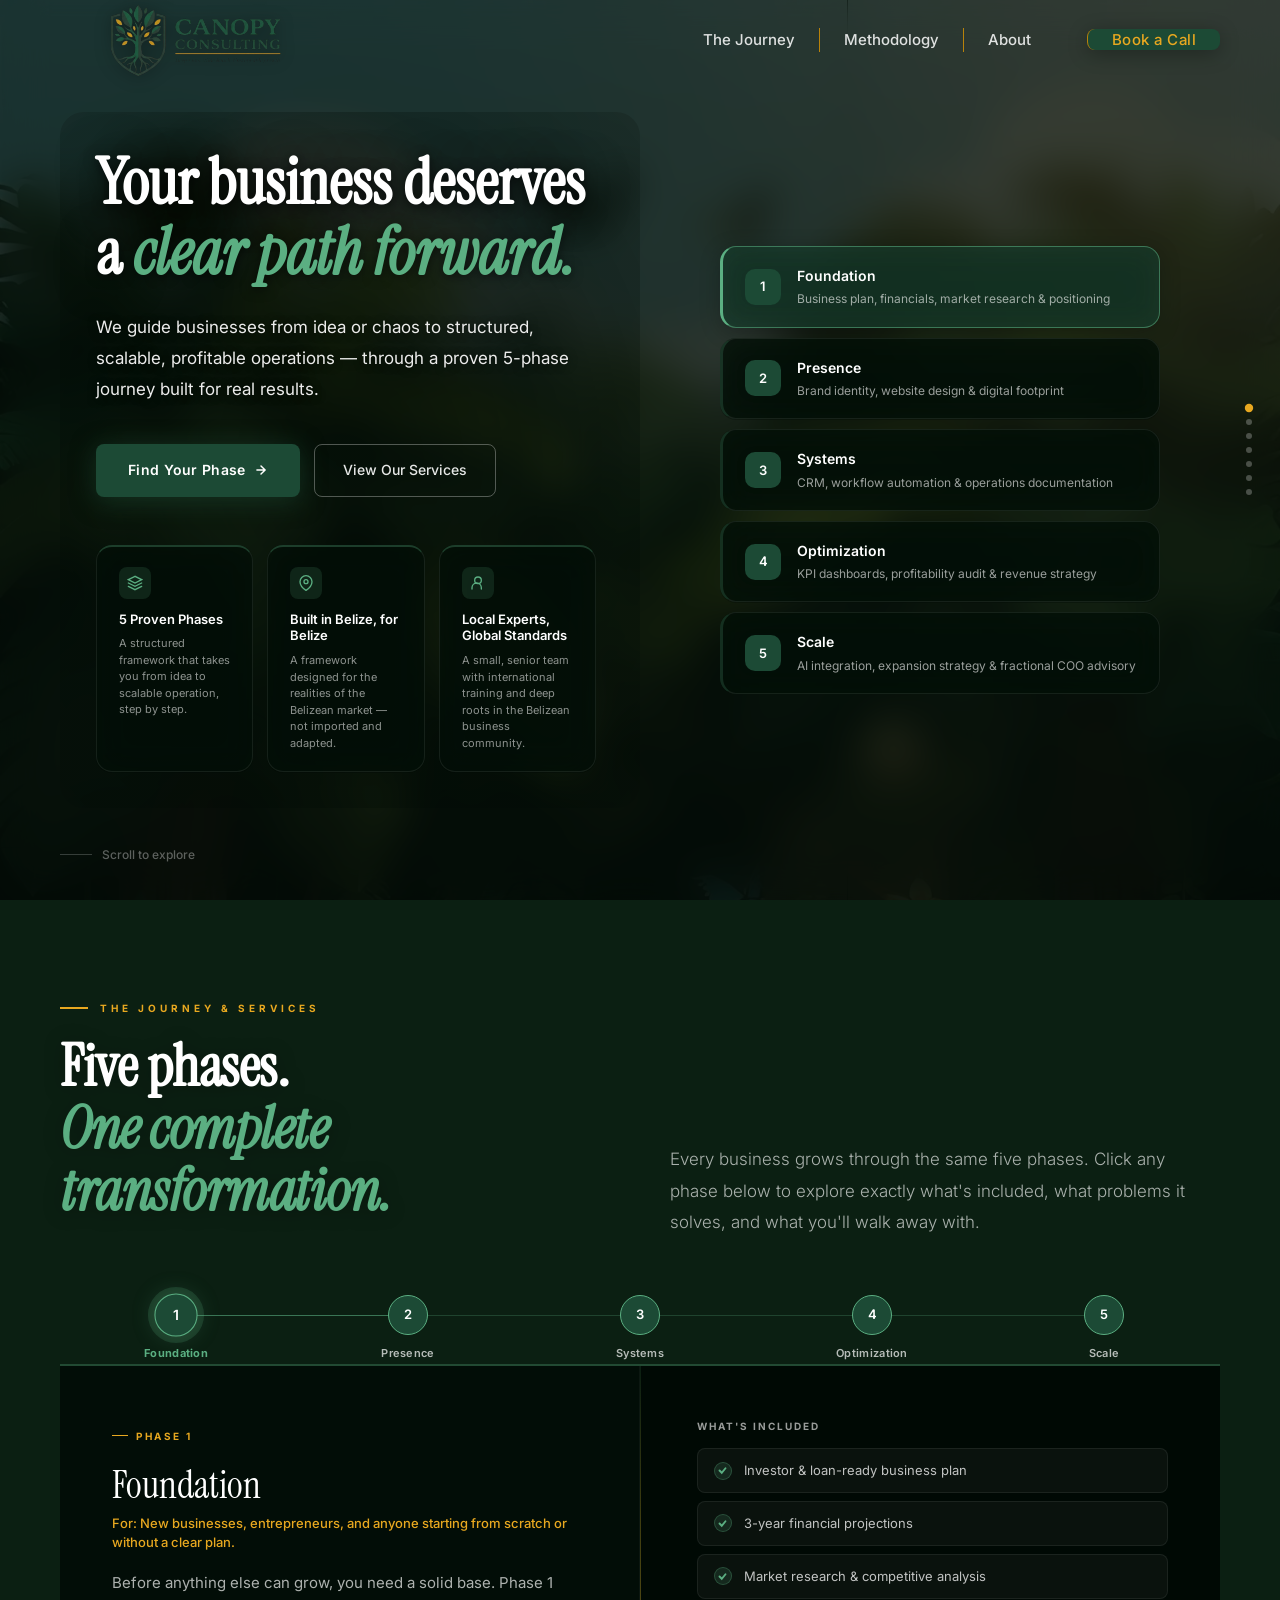
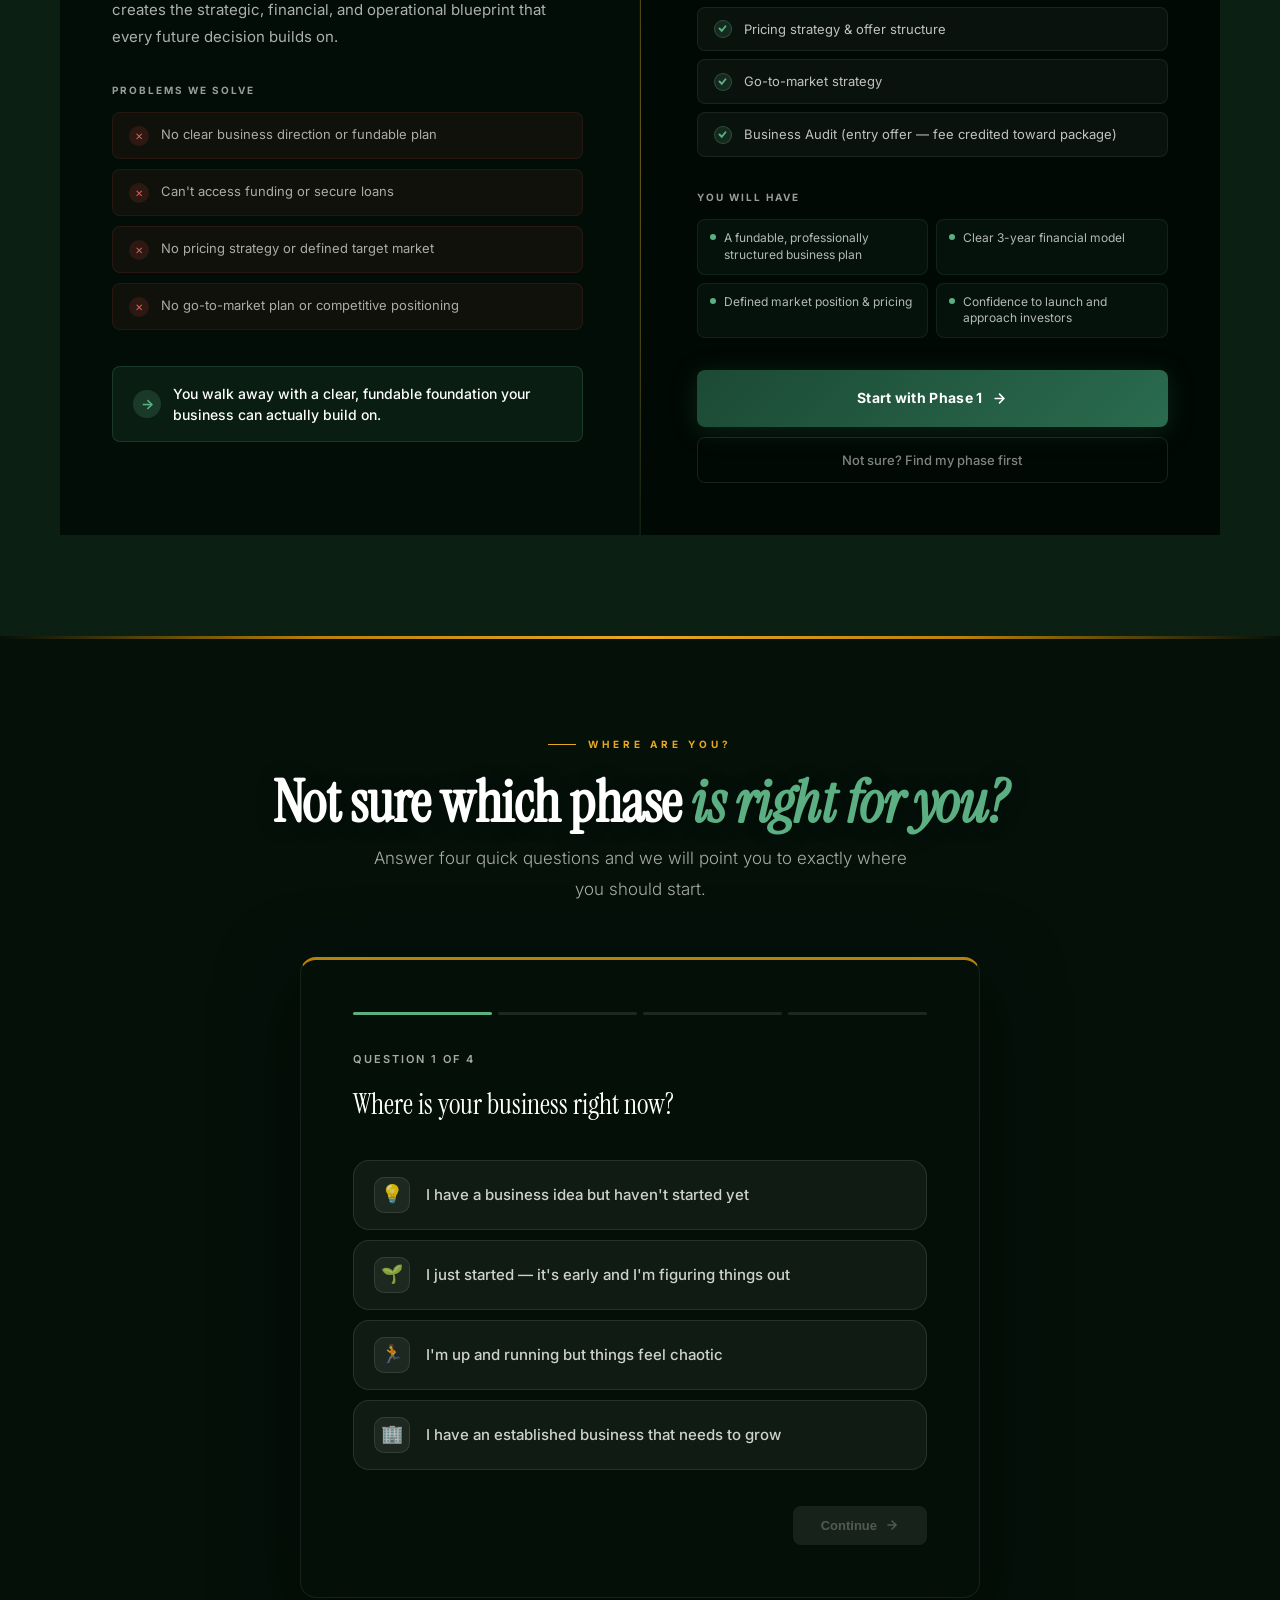
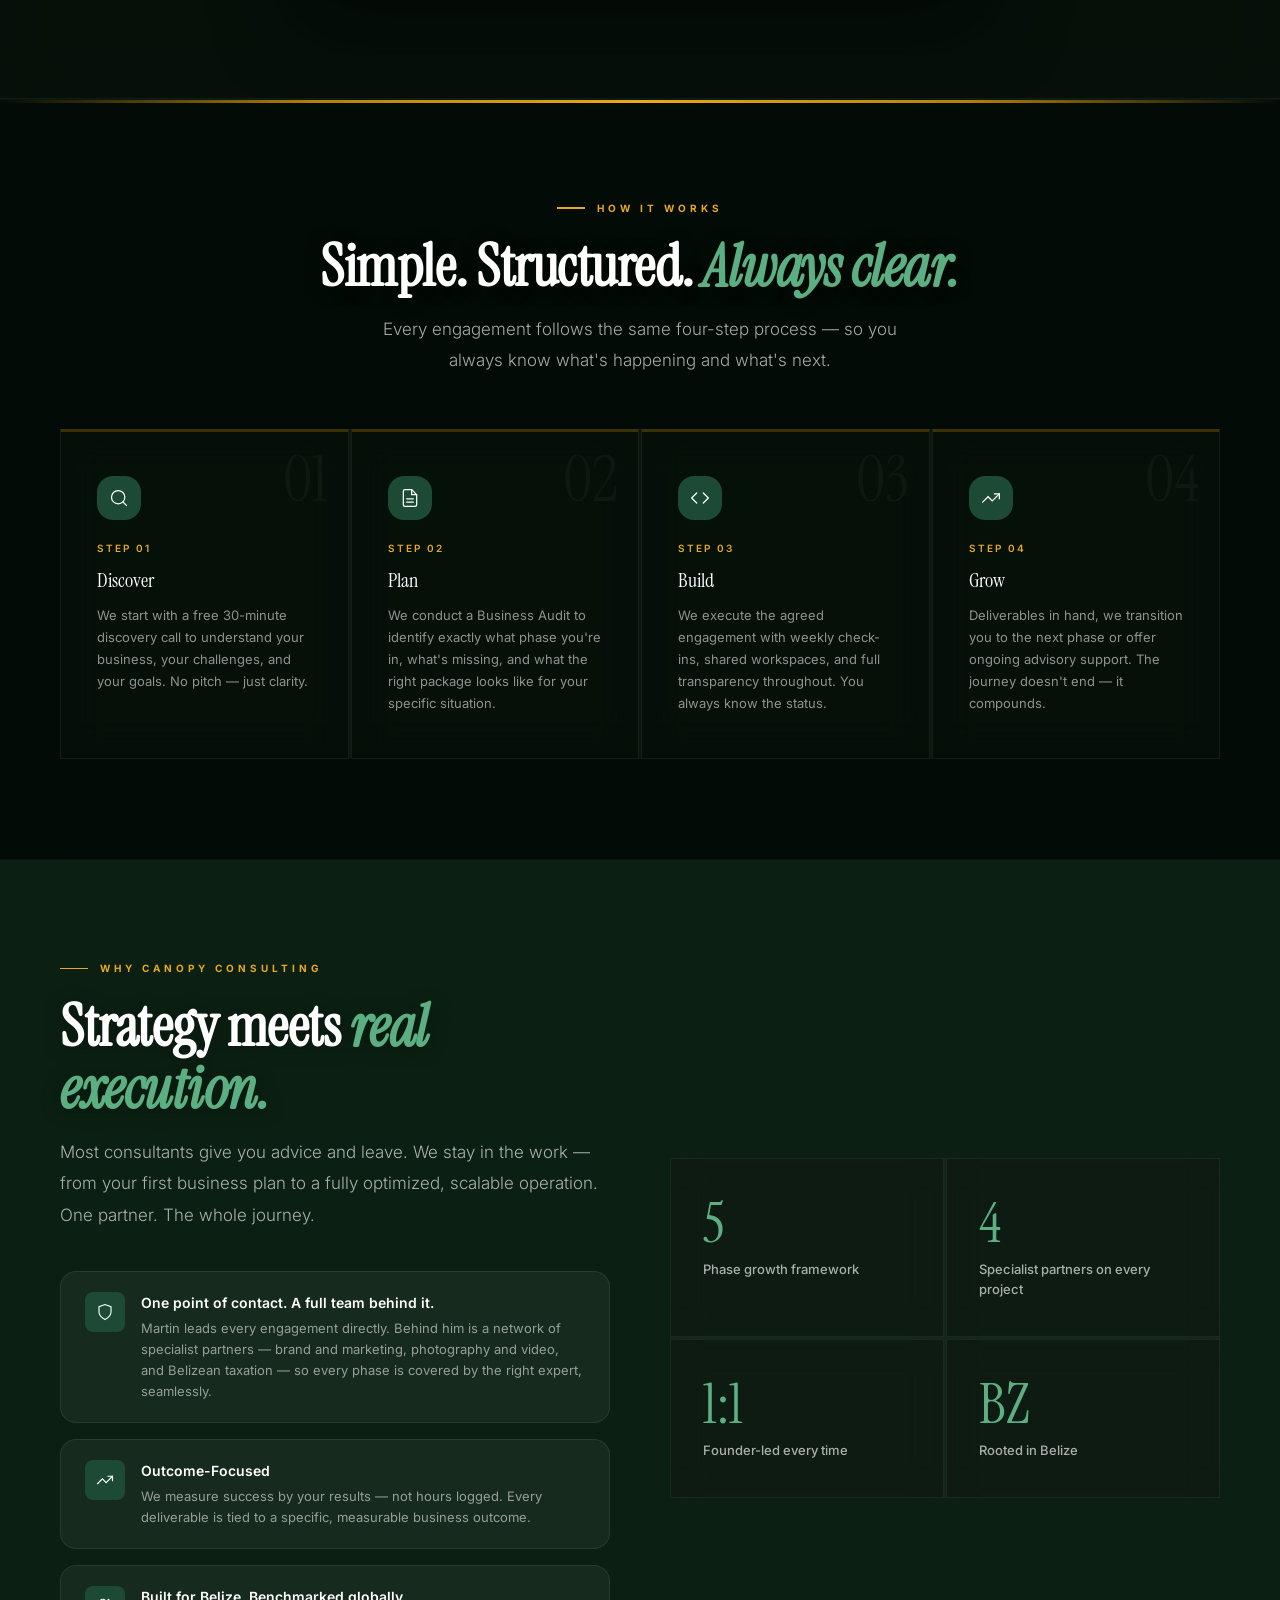
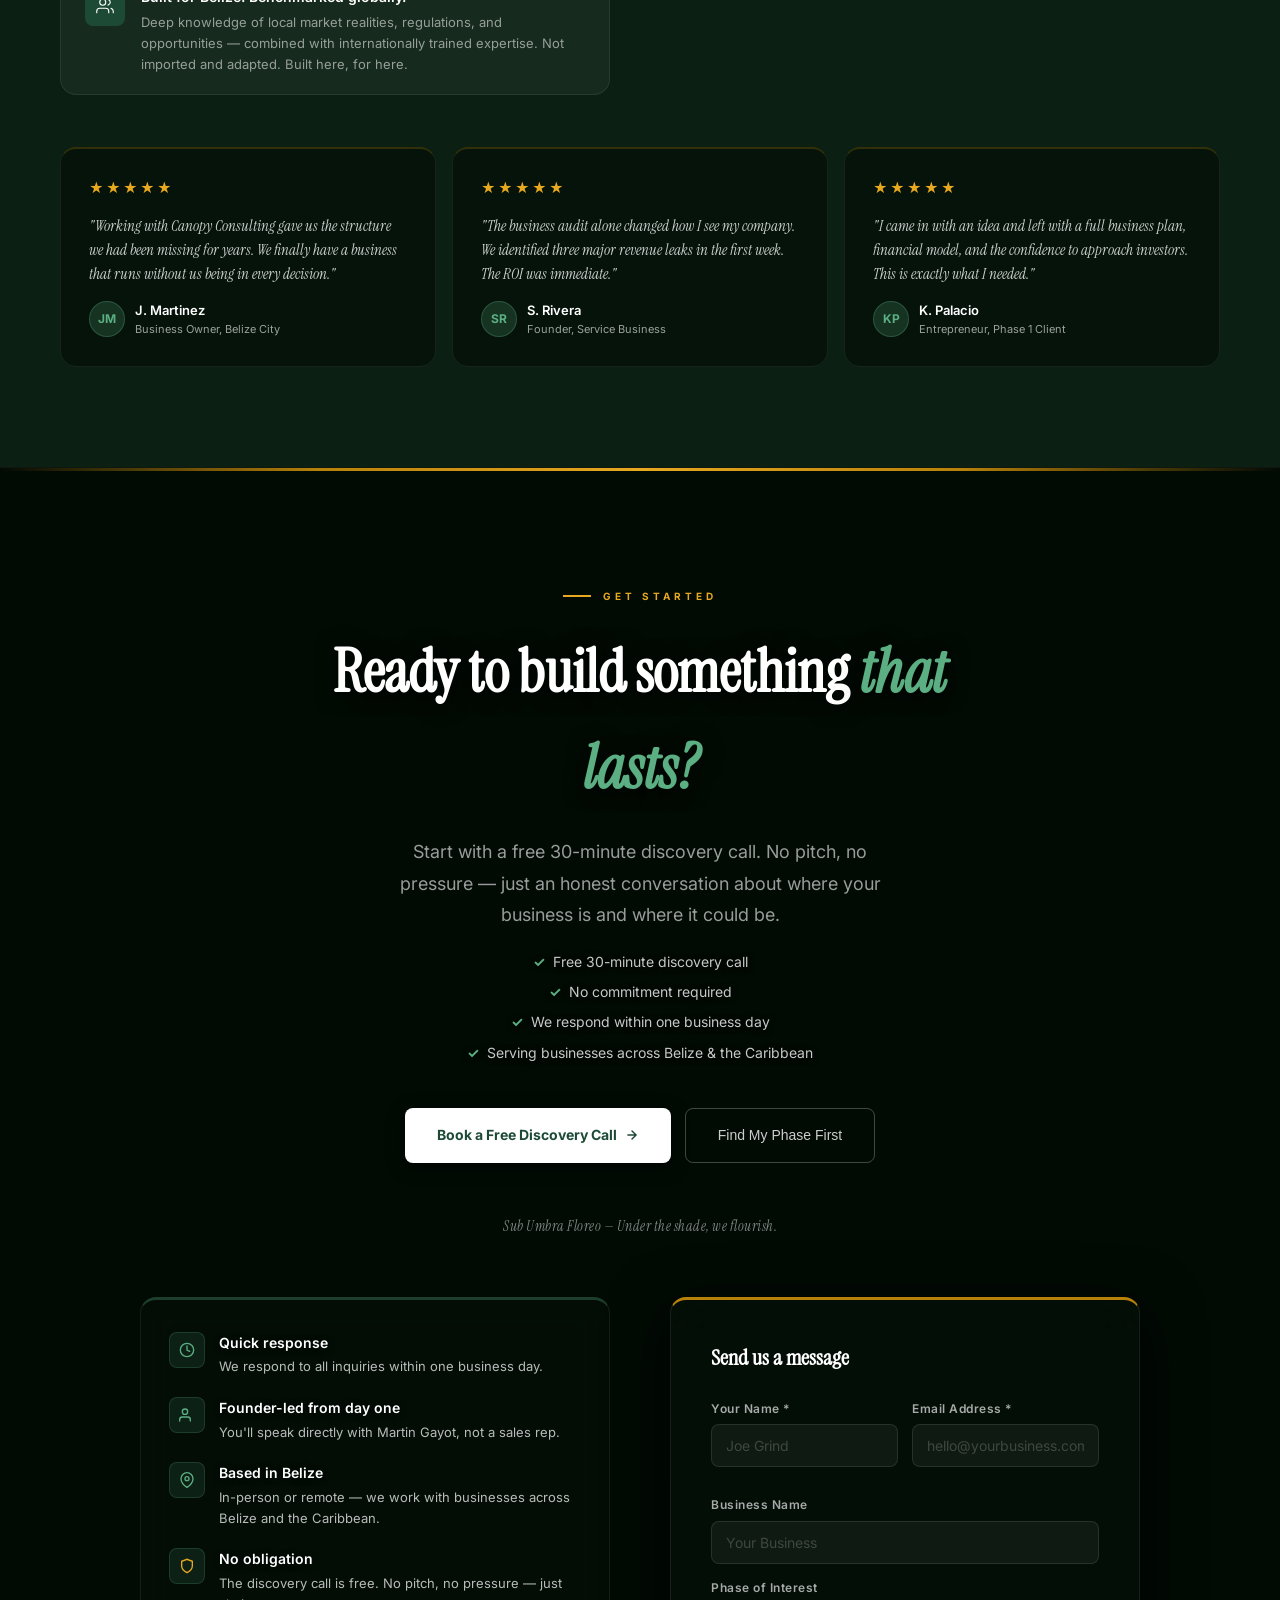
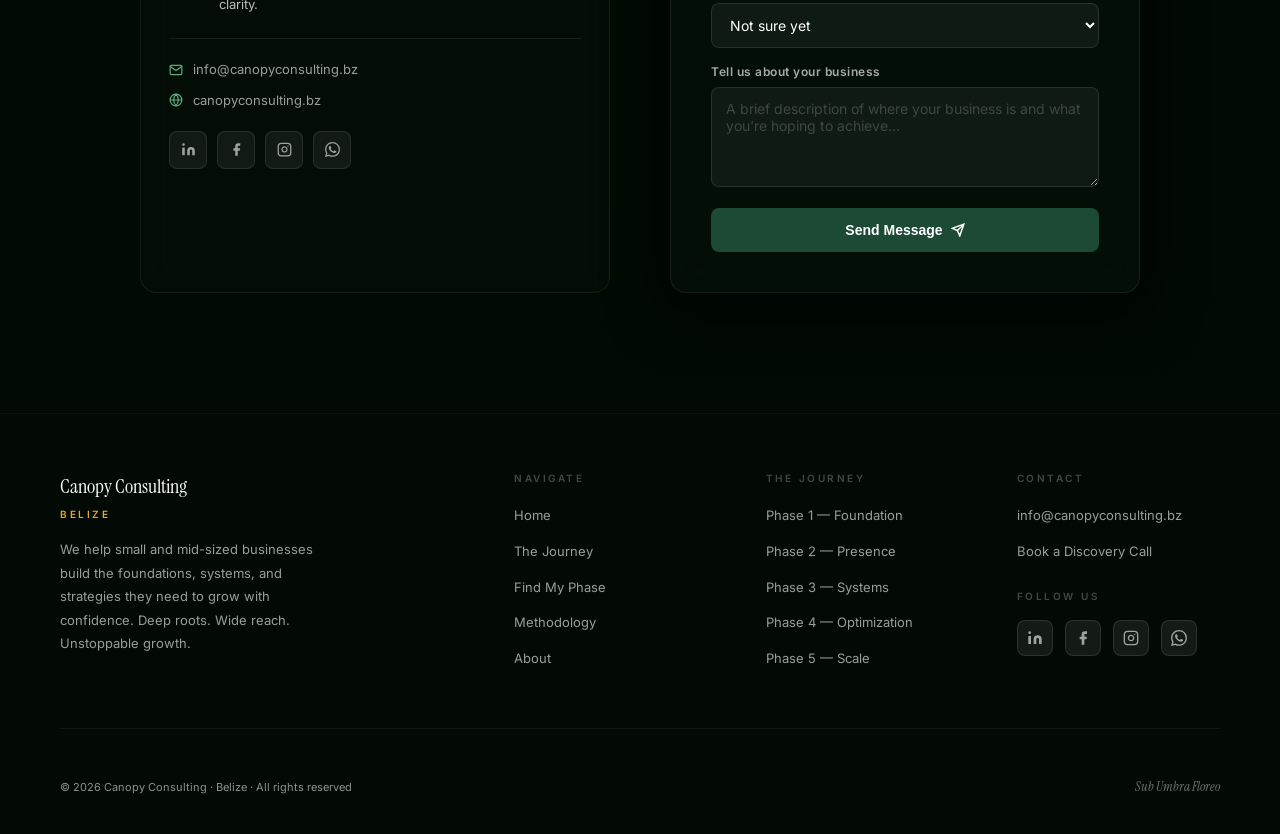
==== commit 452c481e: "Add files via upload" ====
--- a/index.html
+++ b/index.html
@@ -76,12 +76,11 @@
   }
   </script>
   <!-- Preload critical background image to improve LCP -->
-  <link rel="preload" as="image" href="bg.jpg" fetchpriority="high">
+  <link rel="preload" as="image" href="bg.webp" fetchpriority="high">
 
 <link rel="preconnect" href="https://fonts.googleapis.com">
 <link rel="preconnect" href="https://fonts.gstatic.com" crossorigin>
-<link href="https://fonts.googleapis.com/css2?family=Instrument+Serif:ital@0;1&family=Inter:wght@300;400;500;600;700;800&display=swap" rel="stylesheet" media="print" onload="this.media='all'">
-<noscript><link href="https://fonts.googleapis.com/css2?family=Instrument+Serif:ital@0;1&family=Inter:wght@300;400;500;600;700;800&display=swap" rel="stylesheet"></noscript>
+<link href="https://fonts.googleapis.com/css2?family=Instrument+Serif:ital@0;1&family=Inter:wght@300;400;500;600;700;800&display=swap" rel="stylesheet">
 <style>
 *,*::before,*::after{margin:0;padding:0;box-sizing:border-box}
 html{scroll-behavior:smooth;font-size:16px}
@@ -95,12 +94,11 @@
   position:fixed;
   top:0;left:0;right:0;bottom:0;
   z-index:-1;
-  background-image: url('bg.jpg');
+  background-image: url('bg.webp');
   background-size: cover;
   background-position: center top;
   background-repeat: no-repeat;
-  will-change: background-position;
-  transform: translateZ(0);
+  will-change: transform;
 }
 /* Dark overlay */
 #ecosystem-bg{
@@ -420,7 +418,7 @@
 /* Problems solved */
 .pp-problems-label{
   font-size:10px;font-weight:700;letter-spacing:2px;text-transform:uppercase;
-  color:rgba(255,255,255,0.3);margin-bottom:14px;
+  color:rgba(255,255,255,0.6);margin-bottom:14px;
 }
 .pp-problems{display:flex;flex-direction:column;gap:10px;margin-bottom:36px}
 .pp-problem{
@@ -472,7 +470,7 @@
 
 .pp-col-label{
   font-size:10px;font-weight:700;letter-spacing:2px;text-transform:uppercase;
-  color:rgba(255,255,255,0.3);margin-bottom:14px;
+  color:rgba(255,255,255,0.6);margin-bottom:14px;
 }
 
 /* Services checklist */
@@ -546,7 +544,7 @@
   border-radius:var(--r);
   margin-bottom:14px;
 }
-.pp-price-label{font-size:11px;color:rgba(255,255,255,0.4);font-weight:500;letter-spacing:.5px}
+.pp-price-label{font-size:11px;color:rgba(255,255,255,0.65);font-weight:500;letter-spacing:.5px}
 .pp-price-value{font-family:'Instrument Serif',serif;font-size:18px;color:var(--amber2)}
 .pp-cta-btn{
   width:100%;
@@ -591,7 +589,7 @@
 .quiz-progress-step{flex:1;height:3px;border-radius:2px;background:rgba(255,255,255,0.1);transition:background .4s}
 .quiz-progress-step.done{background:var(--forest)}
 .quiz-progress-step.active{background:var(--leaf)}
-.quiz-q-label{font-size:11px;font-weight:600;letter-spacing:2px;text-transform:uppercase;color:rgba(255,255,255,0.4);margin-bottom:14px}
+.quiz-q-label{font-size:11px;font-weight:600;letter-spacing:2px;text-transform:uppercase;color:rgba(255,255,255,0.65);margin-bottom:14px}
 .quiz-question{font-family:'Instrument Serif',serif;font-size:clamp(20px,2.5vw,28px);color:#fff;margin-bottom:32px}
 .quiz-options{display:flex;flex-direction:column;gap:10px;margin-bottom:36px}
 .quiz-option{
@@ -737,7 +735,7 @@
 }
 .trust-stat:hover{background:rgba(20,50,28,0.82)}
 .ts-num{font-family:'Instrument Serif',serif;font-size:48px;color:var(--leaf);line-height:1;margin-bottom:6px}
-.ts-label{font-size:13px;color:rgba(255,255,255,0.5);font-weight:500}
+.ts-label{font-size:13px;color:rgba(255,255,255,0.65);font-weight:500}
 .trust-pillars{display:flex;flex-direction:column;gap:16px}
 .trust-pillar{
   display:flex;gap:16px;align-items:flex-start;
@@ -775,7 +773,7 @@
   font-size:12px;font-weight:700;color:var(--leaf);flex-shrink:0;
 }
 .tp-name{font-size:13px;font-weight:600;color:#fff}
-.tp-role{font-size:11px;color:rgba(255,255,255,0.4)}
+.tp-role{font-size:11px;color:rgba(255,255,255,0.6)}
 
 /* ─── FINAL CTA / CONTACT ─────────────────────────────────────── */
 .final-cta{padding:120px 60px;text-align:center}
@@ -816,7 +814,7 @@
   text-decoration:none;transition:all .2s;
 }
 .btn-cta-ghost:hover{border-color:rgba(255,255,255,0.6);background:rgba(255,255,255,0.06)}
-.final-motto{color:rgba(255,255,255,0.2);font-family:'Instrument Serif',serif;font-size:14px;font-style:italic;letter-spacing:.5px}
+.final-motto{color:rgba(255,255,255,0.5);font-family:'Instrument Serif',serif;font-size:14px;font-style:italic;letter-spacing:.5px}
 
 /* Contact form */
 .contact-grid{
@@ -845,7 +843,7 @@
 .contact-form-wrap h4{font-family:'Instrument Serif',serif;font-size:22px;color:#fff;margin-bottom:24px}
 .form-row{display:grid;grid-template-columns:1fr 1fr;gap:14px;margin-bottom:14px}
 .form-field{margin-bottom:14px}
-.form-field label{display:block;font-size:12px;font-weight:600;color:rgba(255,255,255,0.45);letter-spacing:.5px;margin-bottom:6px}
+.form-field label{display:block;font-size:12px;font-weight:600;color:rgba(255,255,255,0.65);letter-spacing:.5px;margin-bottom:6px}
 .form-field input,.form-field select,.form-field textarea{
   width:100%;background:rgba(255,255,255,0.05);
   border:1px solid rgba(255,255,255,0.1);
@@ -895,15 +893,15 @@
 }
 .footer-brand .fn{font-family:'Instrument Serif',serif;font-size:20px;color:#fff;margin-bottom:4px}
 .footer-brand .ft{font-size:10px;font-weight:600;letter-spacing:2.5px;text-transform:uppercase;color:var(--amber2);margin-bottom:16px}
-.footer-brand p{font-size:13px;color:rgba(255,255,255,0.3);line-height:1.8;max-width:260px}
-.footer-col h5{font-size:10px;font-weight:600;letter-spacing:2.5px;text-transform:uppercase;color:rgba(255,255,255,0.25);margin-bottom:16px}
+.footer-brand p{font-size:13px;color:rgba(255,255,255,0.6);line-height:1.8;max-width:260px}
+.footer-col h4{font-size:10px;font-weight:600;letter-spacing:2.5px;text-transform:uppercase;color:rgba(255,255,255,0.25);margin-bottom:16px}
 .footer-col ul{list-style:none}
 .footer-col li{margin-bottom:10px}
-.footer-col a{font-size:13px;color:rgba(255,255,255,0.35);text-decoration:none;transition:color .2s;cursor:pointer}
+.footer-col a{font-size:13px;color:rgba(255,255,255,0.6);text-decoration:none;transition:color .2s;cursor:pointer}
 .footer-col a:hover{color:rgba(255,255,255,0.8)}
 .footer-bottom{display:flex;justify-content:space-between;align-items:center;flex-wrap:wrap;gap:12px}
-.footer-bottom p{font-size:11px;color:rgba(255,255,255,0.18)}
-.footer-motto{font-family:'Instrument Serif',serif;font-size:13px;font-style:italic;color:rgba(255,255,255,0.15)}
+.footer-bottom p{font-size:11px;color:rgba(255,255,255,0.55)}
+.footer-motto{font-family:'Instrument Serif',serif;font-size:13px;font-style:italic;color:rgba(255,255,255,0.45)}
 
 /* ─── PREMIUM SECTION TREATMENT ─────────────────────────────── */
 /* Each section is a full-width dark glass slab — defined, authoritative */
@@ -2017,14 +2015,15 @@
              aria-label="Contact Canopy Consulting on WhatsApp"
              style="width:38px;height:38px;border-radius:8px;background:rgba(255,255,255,0.06);border:1px solid rgba(255,255,255,0.1);display:flex;align-items:center;justify-content:center;transition:all .2s;text-decoration:none"
              onmouseover="this.style.background='rgba(37,211,102,0.25)';this.style.borderColor='rgba(37,211,102,0.4)'"
-             onmouseout="this.style.background='rgba(255,255,255,0.06)';this.style.borderColor='rgba(255,255,255,0.1)'">\n            <svg width="15" height="15" viewBox="0 0 24 24" fill="rgba(255,255,255,0.6)" aria-hidden="true"><path d="M17.472 14.382c-.297-.149-1.758-.867-2.03-.967-.273-.099-.471-.148-.67.15-.197.297-.767.966-.94 1.164-.173.199-.347.223-.644.075-.297-.15-1.255-.463-2.39-1.475-.883-.788-1.48-1.761-1.653-2.059-.173-.297-.018-.458.13-.606.134-.133.298-.347.446-.52.149-.174.198-.298.298-.497.099-.198.05-.371-.025-.52-.075-.149-.669-1.612-.916-2.207-.242-.579-.487-.5-.669-.51-.173-.008-.371-.01-.57-.01-.198 0-.52.074-.792.372-.272.297-1.04 1.016-1.04 2.479 0 1.462 1.065 2.875 1.213 3.074.149.198 2.096 3.2 5.077 4.487.709.306 1.262.489 1.694.625.712.227 1.36.195 1.871.118.571-.085 1.758-.719 2.006-1.413.248-.694.248-1.289.173-1.413-.074-.124-.272-.198-.57-.347m-5.421 7.403h-.004a9.87 9.87 0 01-5.031-1.378l-.361-.214-3.741.982.998-3.648-.235-.374a9.86 9.86 0 01-1.51-5.26c.001-5.45 4.436-9.884 9.888-9.884 2.64 0 5.122 1.03 6.988 2.898a9.825 9.825 0 012.893 6.994c-.003 5.45-4.437 9.884-9.885 9.884m8.413-18.297A11.815 11.815 0 0012.05 0C5.495 0 .16 5.335.157 11.892c0 2.096.547 4.142 1.588 5.945L.057 24l6.305-1.654a11.882 11.882 0 005.683 1.448h.005c6.554 0 11.89-5.335 11.893-11.893a11.821 11.821 0 00-3.48-8.413z"/></svg>
+             onmouseout="this.style.background='rgba(255,255,255,0.06)';this.style.borderColor='rgba(255,255,255,0.1)'">
+            <svg width="15" height="15" viewBox="0 0 24 24" fill="rgba(255,255,255,0.6)" aria-hidden="true"><path d="M17.472 14.382c-.297-.149-1.758-.867-2.03-.967-.273-.099-.471-.148-.67.15-.197.297-.767.966-.94 1.164-.173.199-.347.223-.644.075-.297-.15-1.255-.463-2.39-1.475-.883-.788-1.48-1.761-1.653-2.059-.173-.297-.018-.458.13-.606.134-.133.298-.347.446-.52.149-.174.198-.298.298-.497.099-.198.05-.371-.025-.52-.075-.149-.669-1.612-.916-2.207-.242-.579-.487-.5-.669-.51-.173-.008-.371-.01-.57-.01-.198 0-.52.074-.792.372-.272.297-1.04 1.016-1.04 2.479 0 1.462 1.065 2.875 1.213 3.074.149.198 2.096 3.2 5.077 4.487.709.306 1.262.489 1.694.625.712.227 1.36.195 1.871.118.571-.085 1.758-.719 2.006-1.413.248-.694.248-1.289.173-1.413-.074-.124-.272-.198-.57-.347m-5.421 7.403h-.004a9.87 9.87 0 01-5.031-1.378l-.361-.214-3.741.982.998-3.648-.235-.374a9.86 9.86 0 01-1.51-5.26c.001-5.45 4.436-9.884 9.888-9.884 2.64 0 5.122 1.03 6.988 2.898a9.825 9.825 0 012.893 6.994c-.003 5.45-4.437 9.884-9.885 9.884m8.413-18.297A11.815 11.815 0 0012.05 0C5.495 0 .16 5.335.157 11.892c0 2.096.547 4.142 1.588 5.945L.057 24l6.305-1.654a11.882 11.882 0 005.683 1.448h.005c6.554 0 11.89-5.335 11.893-11.893a11.821 11.821 0 00-3.48-8.413z"/></svg>
           </a>
         </div>
       </div>
     </div>
 
     <div class="contact-form-wrap glass-dark">
-      <h4 class="serif">Send us a message</h4>
+      <h3 class="serif" style="font-family:'Instrument Serif',serif;font-size:22px;color:#fff;margin-bottom:24px">Send us a message</h3>
       <div id="contact-form">
         <div class="form-row">
           <div class="form-field"><label for="f-name">Your Name *</label><input type="text" placeholder="Joe Grind" id="f-name" name="name"></div>
@@ -2052,7 +2051,7 @@
         <div class="form-success-icon">
           <svg width="24" height="24" viewBox="0 0 24 24" fill="none" stroke="var(--leaf)" stroke-width="2" stroke-linecap="round"><polyline points="20 6 9 17 4 12"/></svg>
         </div>
-        <h4 class="serif">Message sent!</h4>
+        <h3 class="serif" style="font-family:'Instrument Serif',serif;font-size:22px;color:#fff;margin-bottom:8px">Message sent!</h3>
         <p>Thanks for reaching out. We'll be in touch within one business day to schedule your free discovery call.</p>
       </div>
     </div>
@@ -2068,7 +2067,7 @@
       <p>We help small and mid-sized businesses build the foundations, systems, and strategies they need to grow with confidence. Deep roots. Wide reach. Unstoppable growth.</p>
     </div>
     <div class="footer-col">
-      <h5>Navigate</h5>
+      <h4 style="font-size:10px;font-weight:600;letter-spacing:2.5px;text-transform:uppercase;color:rgba(255,255,255,0.25);margin-bottom:16px">Navigate</h4>
       <ul>
         <li><a href="#home" onclick="event.preventDefault();document.getElementById('home').scrollIntoView({behavior:'smooth'})">Home</a></li>
         <li><a href="#journey" onclick="event.preventDefault();document.getElementById('journey').scrollIntoView({behavior:'smooth'})">The Journey</a></li>
@@ -2078,7 +2077,7 @@
       </ul>
     </div>
     <div class="footer-col">
-      <h5>The Journey</h5>
+      <h4 style="font-size:10px;font-weight:600;letter-spacing:2.5px;text-transform:uppercase;color:rgba(255,255,255,0.25);margin-bottom:16px">The Journey</h4>
       <ul>
         <li><a href="#journey" onclick="event.preventDefault();showPhaseAndScroll(0)">Phase 1 — Foundation</a></li>
         <li><a href="#journey" onclick="event.preventDefault();showPhaseAndScroll(1)">Phase 2 — Presence</a></li>
@@ -2088,13 +2087,14 @@
       </ul>
     </div>
     <div class="footer-col">
-      <h5>Contact</h5>
+      <h4 style="font-size:10px;font-weight:600;letter-spacing:2.5px;text-transform:uppercase;color:rgba(255,255,255,0.25);margin-bottom:16px">Contact</h4>
       <ul>
         <li><a href="mailto:info@canopyconsulting.bz">info@canopyconsulting.bz</a></li>
         <li><a href="#contact" onclick="event.preventDefault();document.getElementById('contact').scrollIntoView({behavior:'smooth'})">Book a Discovery Call</a></li>
       </ul>
-      <h5 style="margin-top:24px">Follow Us</h5>
+      <h4 style="margin-top:24px;font-size:10px;font-weight:600;letter-spacing:2.5px;text-transform:uppercase;color:rgba(255,255,255,0.25);margin-bottom:16px">Follow Us</h4>
       <div style="display:flex;gap:12px;margin-top:8px">
+        <!-- LinkedIn -->
         <a href="https://www.linkedin.com/company/canopy-consulting-bz" target="_blank" rel="noopener"
            aria-label="Follow Canopy Consulting on LinkedIn"
            style="width:36px;height:36px;border-radius:8px;background:rgba(255,255,255,0.07);border:1px solid rgba(255,255,255,0.1);display:flex;align-items:center;justify-content:center;transition:all .2s;text-decoration:none"
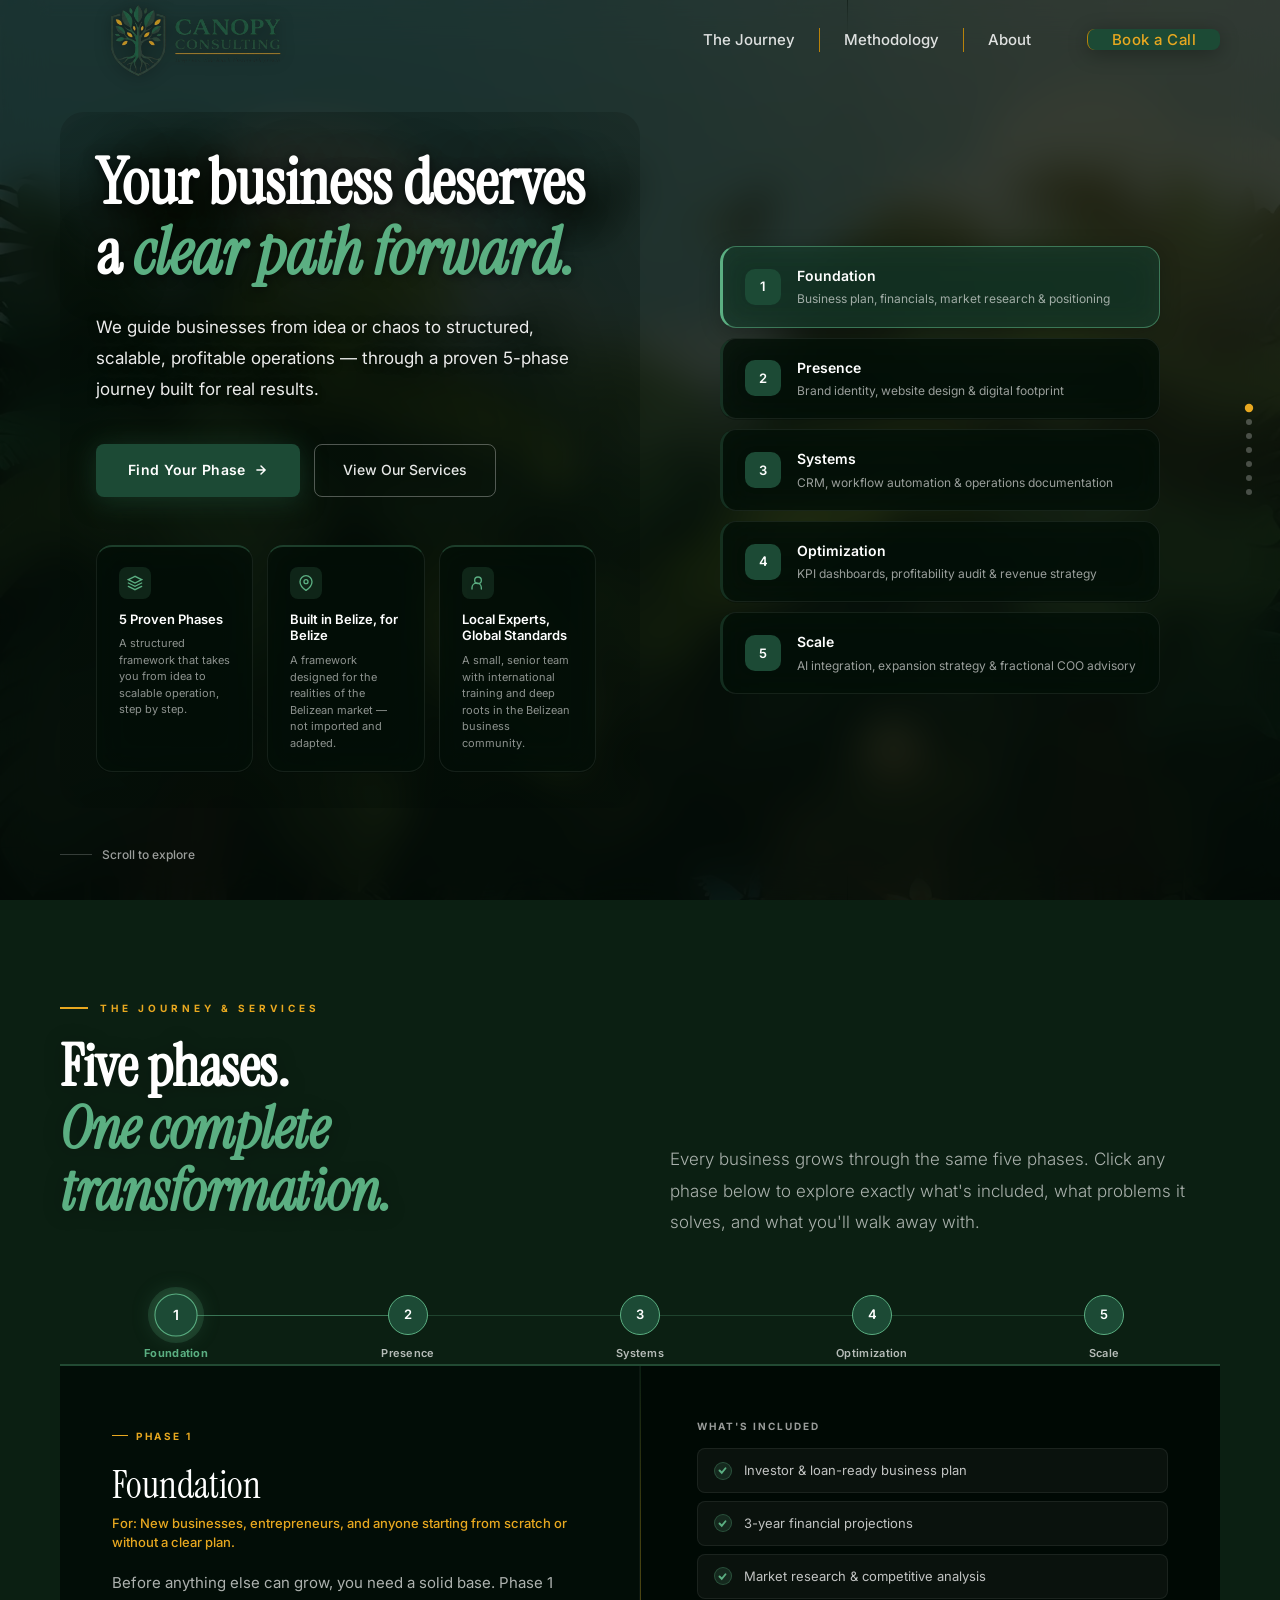
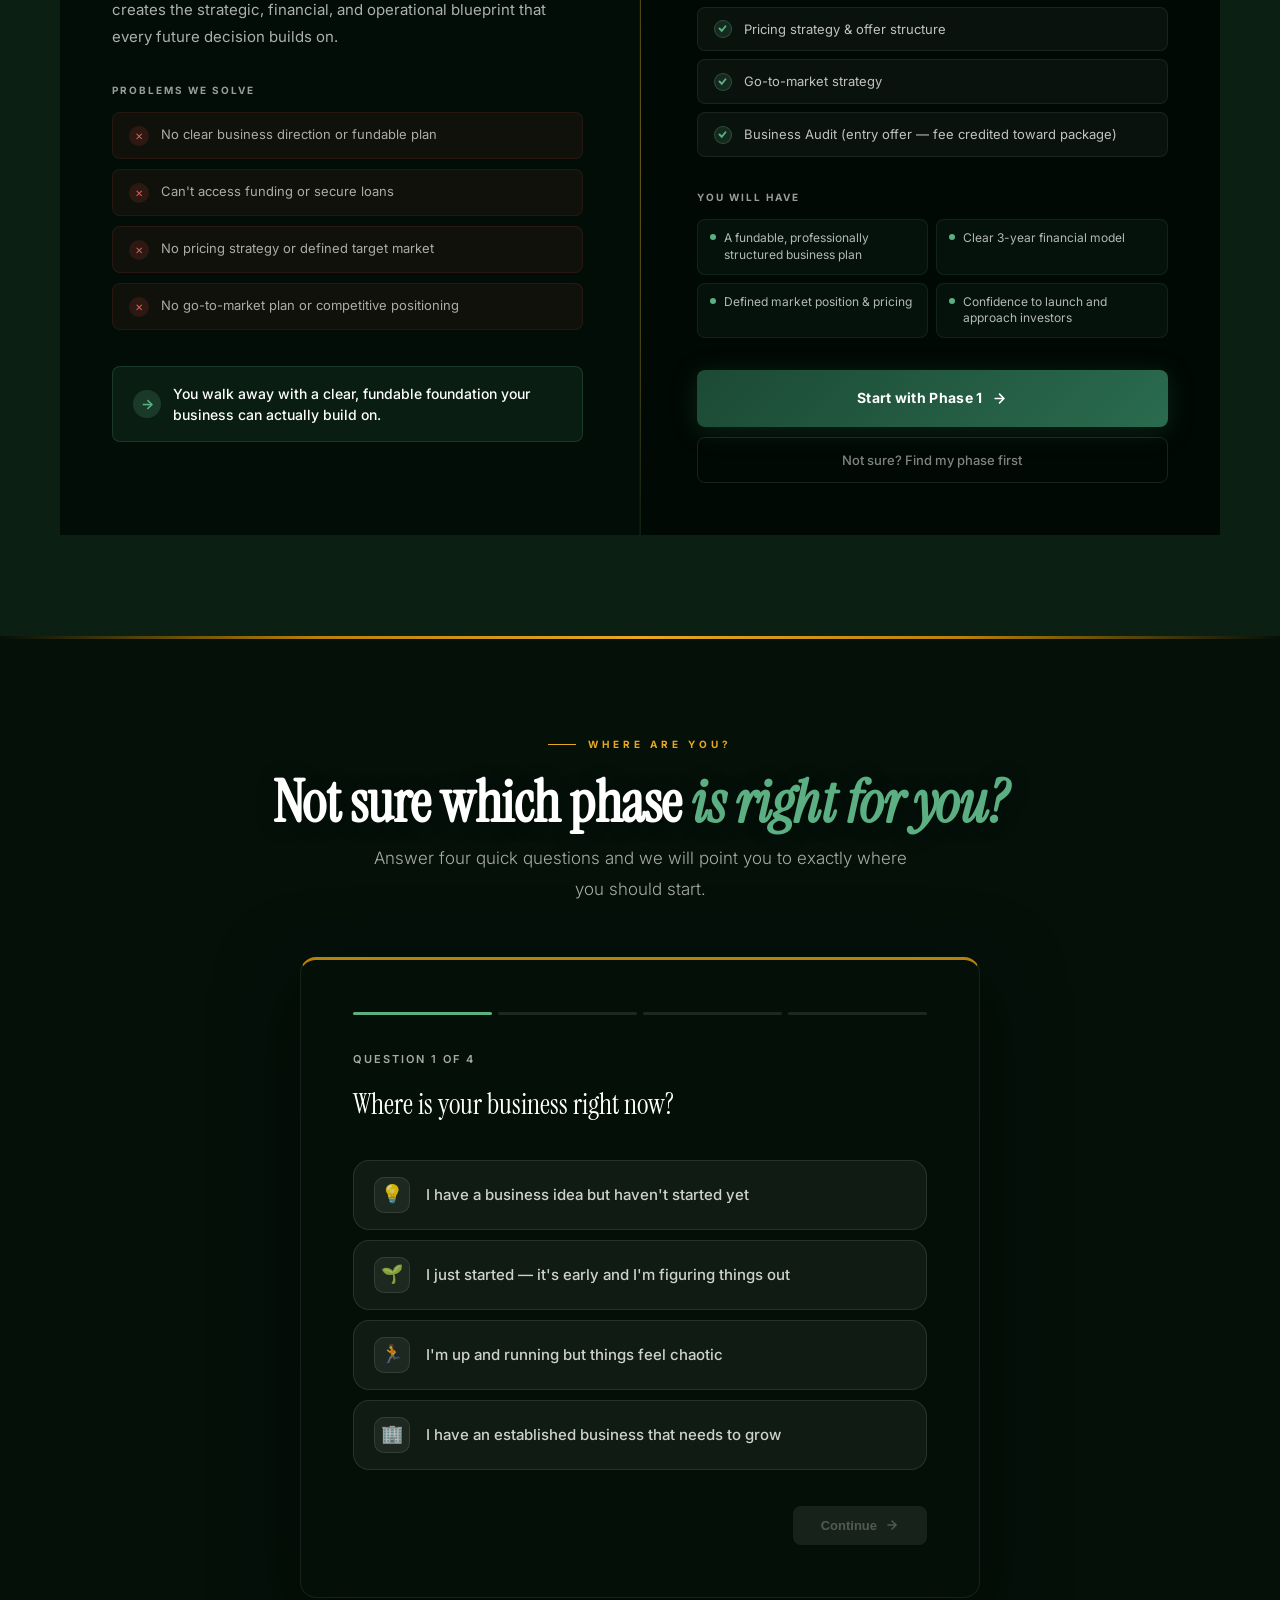
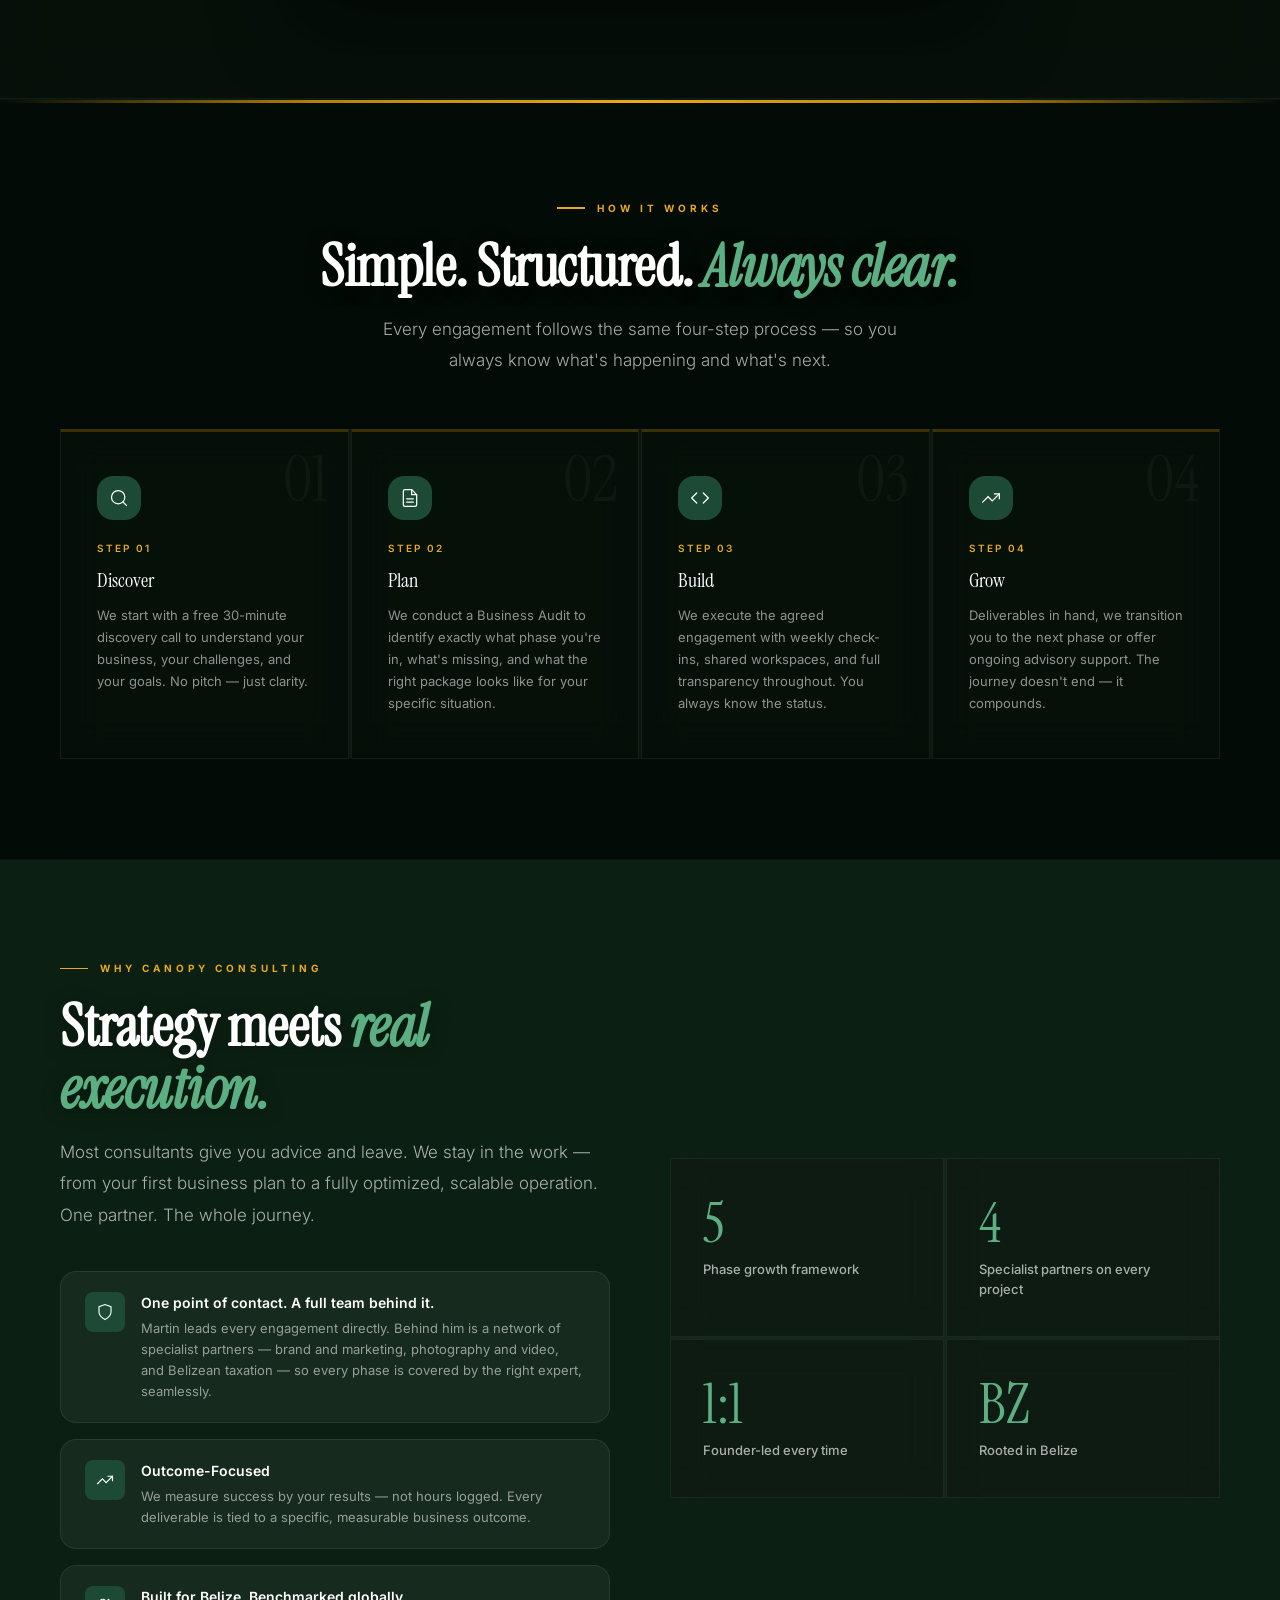
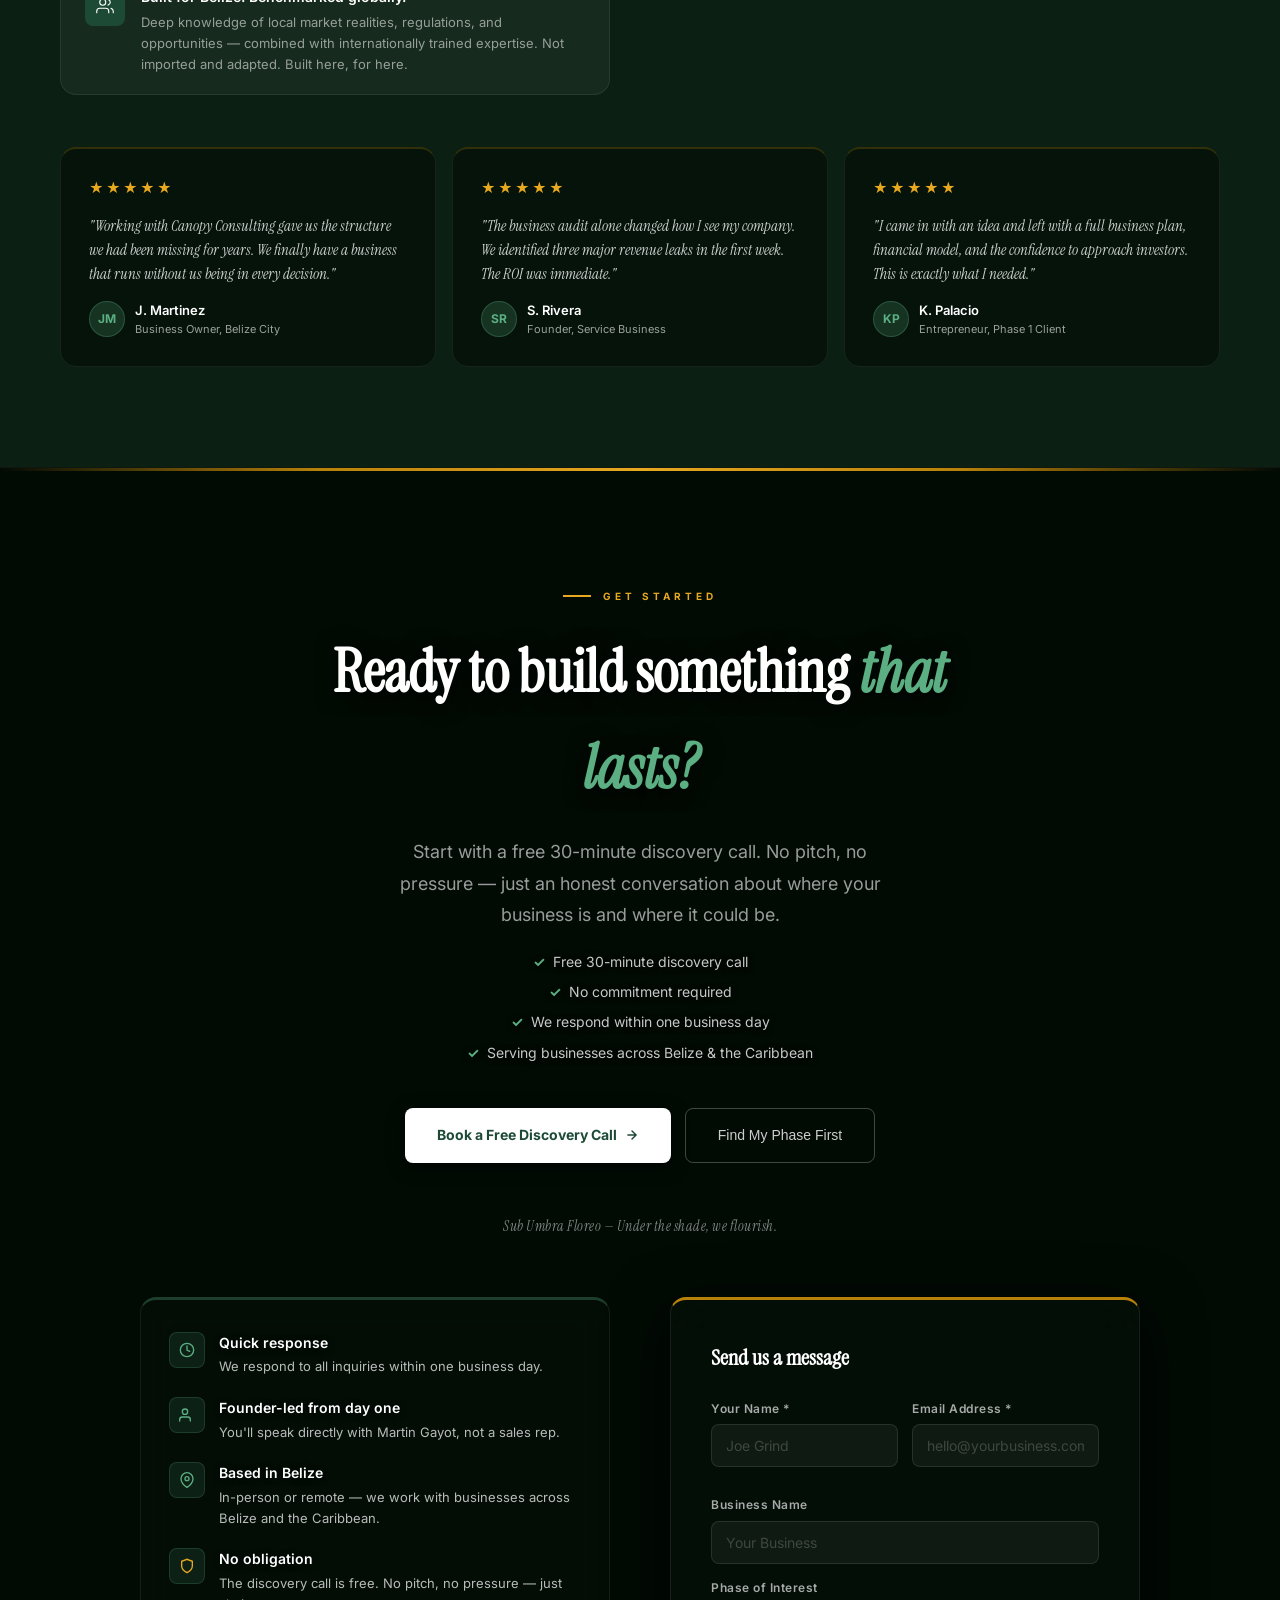
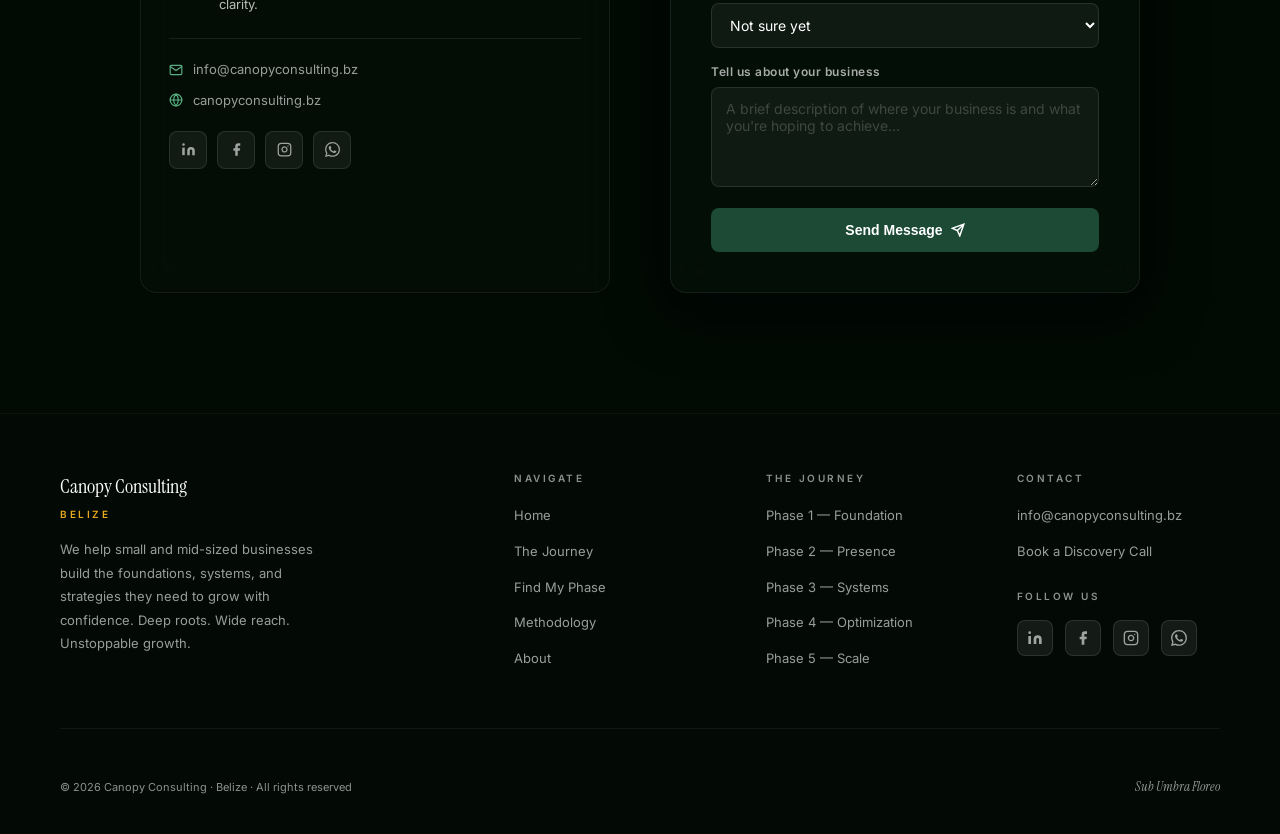
==== commit d61747ea: "Add files via upload" ====
--- a/index.html
+++ b/index.html
@@ -3,9 +3,11 @@
 <head>
 <meta charset="UTF-8">
 <meta name="viewport" content="width=device-width, initial-scale=1.0">
-<title>Canopy Consulting — Deep roots. Wide reach. Unstoppable growth.</title>
+<title>Business Consulting Belize | Canopy Consulting</title>
 
   <!-- Open Graph / Social Sharing -->
+  <meta name="robots" content="index, follow"/>
+  <link rel="canonical" href="https://canopyconsulting.bz/"/>
   <meta property="og:type" content="website"/>
   <meta property="og:url" content="https://canopyconsulting.bz/"/>
   <meta property="og:title" content="Canopy Consulting — Business Consulting Rooted in Belize"/>
@@ -22,7 +24,7 @@
   <meta name="twitter:image" content="https://canopyconsulting.bz/og-image.png"/>
 
   <!-- General SEO -->
-  <meta name="description" content="Canopy Consulting is a Belize-based business consulting firm helping small and mid-sized businesses build the foundations, systems, and strategies they need to grow with confidence."/>
+  <meta name="description" content="Canopy Consulting helps Belizean businesses grow with confidence. Strategy, branding, websites, and systems — delivered through a proven 5-phase framework built for the realities of doing business in Belize."/>
   <meta name="author" content="Martin Gayot, Canopy Consulting"/>
 
   <!-- Favicon -->
@@ -36,12 +38,15 @@
   <script type="application/ld+json">
   {
     "@context": "https://schema.org",
-    "@type": "ProfessionalService",
+    "@type": ["ProfessionalService", "LocalBusiness"],
     "name": "Canopy Consulting",
     "url": "https://canopyconsulting.bz",
     "logo": "https://canopyconsulting.bz/logo.png",
     "image": "https://canopyconsulting.bz/og-image.png",
-    "description": "Canopy Consulting is a Belize-based business consulting firm helping small and mid-sized businesses build the foundations, systems, and strategies they need to grow with confidence through a proven 5-phase framework.",
+    "description": "Canopy Consulting helps Belizean businesses grow with confidence. Strategy, branding, websites, and systems — delivered through a proven 5-phase framework built for the realities of doing business in Belize.",
+    "priceRange": "$$",
+    "telephone": "+18177181588",
+    "email": "info@canopyconsulting.bz",
     "founder": {
       "@type": "Person",
       "name": "Martin Gayot"
@@ -49,29 +54,51 @@
     "address": {
       "@type": "PostalAddress",
       "addressCountry": "BZ",
-      "addressLocality": "Belize"
+      "addressLocality": "Belize City",
+      "addressRegion": "Belize"
     },
+    "geo": {
+      "@type": "GeoCoordinates",
+      "latitude": "17.2510",
+      "longitude": "-88.7590"
+    },
+    "openingHoursSpecification": [
+      {
+        "@type": "OpeningHoursSpecification",
+        "dayOfWeek": ["Monday","Tuesday","Wednesday","Thursday","Friday"],
+        "opens": "08:00",
+        "closes": "17:00"
+      }
+    ],
     "contactPoint": {
       "@type": "ContactPoint",
       "email": "info@canopyconsulting.bz",
+      "telephone": "+18177181588",
       "contactType": "customer service",
-      "url": "https://canopyconsulting.bz/#contact"
+      "url": "https://canopyconsulting.bz/#contact",
+      "availableLanguage": "English"
     },
     "sameAs": [
       "https://www.linkedin.com/company/canopy-consulting-bz"
     ],
-    "areaServed": ["Belize", "Caribbean"],
-    "serviceType": [
-      "Business Planning",
-      "Brand Identity",
-      "Website Development",
-      "Business Systems",
-      "CRM Implementation",
-      "Workflow Automation",
-      "Business Optimization",
-      "AI Integration",
-      "Fractional COO Advisory"
+    "areaServed": [
+      {"@type": "Country", "name": "Belize"},
+      {"@type": "Place", "name": "Caribbean"}
     ],
+    "hasOfferCatalog": {
+      "@type": "OfferCatalog",
+      "name": "Business Consulting Services",
+      "itemListElement": [
+        {"@type": "Offer", "itemOffered": {"@type": "Service", "name": "Business Planning & Strategy"}},
+        {"@type": "Offer", "itemOffered": {"@type": "Service", "name": "Brand Identity Design"}},
+        {"@type": "Offer", "itemOffered": {"@type": "Service", "name": "Website Development"}},
+        {"@type": "Offer", "itemOffered": {"@type": "Service", "name": "Business Systems & CRM"}},
+        {"@type": "Offer", "itemOffered": {"@type": "Service", "name": "Workflow Automation"}},
+        {"@type": "Offer", "itemOffered": {"@type": "Service", "name": "Business Optimization"}},
+        {"@type": "Offer", "itemOffered": {"@type": "Service", "name": "AI Integration"}},
+        {"@type": "Offer", "itemOffered": {"@type": "Service", "name": "Fractional COO Advisory"}}
+      ]
+    },
     "slogan": "Deep roots. Wide reach. Unstoppable growth."
   }
   </script>
@@ -83,6 +110,7 @@
 <link href="https://fonts.googleapis.com/css2?family=Instrument+Serif:ital@0;1&family=Inter:wght@300;400;500;600;700;800&display=swap" rel="stylesheet">
 <style>
 *,*::before,*::after{margin:0;padding:0;box-sizing:border-box}
+.visually-hidden{position:absolute;width:1px;height:1px;padding:0;margin:-1px;overflow:hidden;clip:rect(0,0,0,0);white-space:nowrap;border:0}
 html{scroll-behavior:smooth;font-size:16px}
 body{
   font-family:'Inter',sans-serif;color:#1A1A18;overflow-x:hidden;line-height:1.6;background:#0B1F12;
@@ -347,7 +375,7 @@
 .hero-scroll-cue{
   position:absolute;bottom:36px;left:60px;
   display:flex;align-items:center;gap:10px;
-  color:rgba(255,255,255,0.35);font-size:12px;font-weight:500;
+  color:rgba(255,255,255,0.6);font-size:12px;font-weight:500;
 }
 .scroll-line{width:32px;height:1px;background:rgba(255,255,255,0.2);position:relative;overflow:hidden}
 .scroll-line::after{content:'';position:absolute;top:0;left:-100%;width:100%;height:100%;background:var(--leaf);animation:scan 2s ease-in-out infinite}
@@ -524,15 +552,15 @@
 }
 .pp-prog-step{
   display:flex;align-items:center;gap:6px;
-  font-size:10px;color:rgba(255,255,255,0.25);
+  font-size:10px;color:rgba(255,255,255,0.55);
   font-weight:500;letter-spacing:.3px;
 }
 .pp-prog-step.current{color:var(--leaf);font-weight:700}
-.pp-prog-step.done{color:rgba(255,255,255,0.45)}
+.pp-prog-step.done{color:rgba(255,255,255,0.6)}
 .pp-prog-dot{width:5px;height:5px;border-radius:50%;background:rgba(255,255,255,0.15);flex-shrink:0}
 .pp-prog-step.current .pp-prog-dot{background:var(--leaf)}
 .pp-prog-step.done .pp-prog-dot{background:rgba(255,255,255,0.4)}
-.pp-prog-arrow{color:rgba(255,255,255,0.15);font-size:10px}
+.pp-prog-arrow{color:rgba(255,255,255,0.5);font-size:10px}
 
 /* CTA area */
 .pp-cta-area{margin-top:auto}
@@ -894,14 +922,14 @@
 .footer-brand .fn{font-family:'Instrument Serif',serif;font-size:20px;color:#fff;margin-bottom:4px}
 .footer-brand .ft{font-size:10px;font-weight:600;letter-spacing:2.5px;text-transform:uppercase;color:var(--amber2);margin-bottom:16px}
 .footer-brand p{font-size:13px;color:rgba(255,255,255,0.6);line-height:1.8;max-width:260px}
-.footer-col h4{font-size:10px;font-weight:600;letter-spacing:2.5px;text-transform:uppercase;color:rgba(255,255,255,0.25);margin-bottom:16px}
+.footer-col h4{font-size:10px;font-weight:600;letter-spacing:2.5px;text-transform:uppercase;color:rgba(255,255,255,0.55);margin-bottom:16px}
 .footer-col ul{list-style:none}
 .footer-col li{margin-bottom:10px}
 .footer-col a{font-size:13px;color:rgba(255,255,255,0.6);text-decoration:none;transition:color .2s;cursor:pointer}
 .footer-col a:hover{color:rgba(255,255,255,0.8)}
 .footer-bottom{display:flex;justify-content:space-between;align-items:center;flex-wrap:wrap;gap:12px}
 .footer-bottom p{font-size:11px;color:rgba(255,255,255,0.55)}
-.footer-motto{font-family:'Instrument Serif',serif;font-size:13px;font-style:italic;color:rgba(255,255,255,0.45)}
+.footer-motto{font-family:'Instrument Serif',serif;font-size:13px;font-style:italic;color:rgba(255,255,255,0.6)}
 
 /* ─── PREMIUM SECTION TREATMENT ─────────────────────────────── */
 /* Each section is a full-width dark glass slab — defined, authoritative */
@@ -1342,7 +1370,7 @@
 <!-- ── NAV ── -->
 <nav class="nav" id="nav">
   <a href="#" class="nav-logo">
-    <img src="logo.png" alt="Canopy Consulting" class="nav-logo-img"
+    <img src="logo.png" alt="Canopy Consulting — Business Consulting Belize" class="nav-logo-img"
          width="80" height="80"
          onerror="this.style.display='none';this.nextElementSibling.style.display='flex'"/>
     <div style="display:none;align-items:center;gap:10px;">
@@ -1363,10 +1391,10 @@
     </div>
   </a>
   <div class="nav-links">
-    <a href="#journey" onclick="event.preventDefault();document.getElementById('journey').scrollIntoView({behavior:'smooth'})">The Journey</a>
-    <a href="#process" onclick="event.preventDefault();document.getElementById('process').scrollIntoView({behavior:'smooth'})">Methodology</a>
-    <a href="#about-us" onclick="event.preventDefault();document.getElementById('about-us').scrollIntoView({behavior:'smooth'})">About</a>
-    <a class="nav-btn" href="#contact" onclick="event.preventDefault();document.getElementById('contact').scrollIntoView({behavior:'smooth'})">Book a Call</a>
+    <a href="#journey">The Journey</a>
+    <a href="#process">Methodology</a>
+    <a href="#about-us">About</a>
+    <a class="nav-btn" href="#contact">Book a Call</a>
   </div>
   <button class="hamburger" id="hamburger" onclick="toggleMenu()" aria-label="Open menu">
     <span></span><span></span><span></span>
@@ -1376,17 +1404,18 @@
 <!-- ─── MOBILE MENU ── -->
 <div class="mobile-menu" id="mobile-menu">
   <button class="mobile-menu-close" onclick="toggleMenu()" aria-label="Close menu">✕</button>
-  <a href="#journey" onclick="event.preventDefault();navTo('journey')">The Journey</a>
-  <a href="#process" onclick="event.preventDefault();navTo('process')">Methodology</a>
-  <a href="#about-us" onclick="event.preventDefault();navTo('about-us')">About</a>
-  <a href="#contact" onclick="event.preventDefault();navTo('contact')">Contact</a>
-  <a class="mob-btn" href="#contact" onclick="event.preventDefault();navTo('contact')">Book a Call</a>
+  <a href="#journey" onclick="navTo('journey')">The Journey</a>
+  <a href="#process" onclick="navTo('process')">Methodology</a>
+  <a href="#about-us" onclick="navTo('about-us')">About</a>
+  <a href="#contact" onclick="navTo('contact')">Contact</a>
+  <a class="mob-btn" href="#contact" onclick="navTo('contact')">Book a Call</a>
 </div>
 
 <!-- ── HERO — SKY ── -->
 <section class="hero" id="home">
   <div class="hero-left">
     <h1>Your business deserves a <em>clear path forward.</em></h1>
+    <p class="visually-hidden">Business consulting services in Belize — strategy, branding, websites, and systems for small and growing businesses.</p>
     <p class="hero-sub">We guide businesses from idea or chaos to structured, scalable, profitable operations — through a proven 5-phase journey built for real results.</p>
     <div class="hero-actions">
       <a class="btn-primary" onclick="document.getElementById('contact').scrollIntoView({behavior:'smooth'})">
@@ -2067,32 +2096,32 @@
       <p>We help small and mid-sized businesses build the foundations, systems, and strategies they need to grow with confidence. Deep roots. Wide reach. Unstoppable growth.</p>
     </div>
     <div class="footer-col">
-      <h4 style="font-size:10px;font-weight:600;letter-spacing:2.5px;text-transform:uppercase;color:rgba(255,255,255,0.25);margin-bottom:16px">Navigate</h4>
+      <h4 style="font-size:10px;font-weight:600;letter-spacing:2.5px;text-transform:uppercase;color:rgba(255,255,255,0.55);margin-bottom:16px">Navigate</h4>
       <ul>
-        <li><a href="#home" onclick="event.preventDefault();document.getElementById('home').scrollIntoView({behavior:'smooth'})">Home</a></li>
-        <li><a href="#journey" onclick="event.preventDefault();document.getElementById('journey').scrollIntoView({behavior:'smooth'})">The Journey</a></li>
-        <li><a href="#quiz" onclick="event.preventDefault();document.getElementById('quiz').scrollIntoView({behavior:'smooth'})">Find My Phase</a></li>
-        <li><a href="#process" onclick="event.preventDefault();document.getElementById('process').scrollIntoView({behavior:'smooth'})">Methodology</a></li>
-        <li><a href="#about-us" onclick="event.preventDefault();document.getElementById('about-us').scrollIntoView({behavior:'smooth'})">About</a></li>
+        <li><a href="#home">Home</a></li>
+        <li><a href="#journey">The Journey</a></li>
+        <li><a href="#quiz">Find My Phase</a></li>
+        <li><a href="#process">Methodology</a></li>
+        <li><a href="#about-us">About</a></li>
       </ul>
     </div>
     <div class="footer-col">
-      <h4 style="font-size:10px;font-weight:600;letter-spacing:2.5px;text-transform:uppercase;color:rgba(255,255,255,0.25);margin-bottom:16px">The Journey</h4>
+      <h4 style="font-size:10px;font-weight:600;letter-spacing:2.5px;text-transform:uppercase;color:rgba(255,255,255,0.55);margin-bottom:16px">The Journey</h4>
       <ul>
-        <li><a href="#journey" onclick="event.preventDefault();showPhaseAndScroll(0)">Phase 1 — Foundation</a></li>
-        <li><a href="#journey" onclick="event.preventDefault();showPhaseAndScroll(1)">Phase 2 — Presence</a></li>
-        <li><a href="#journey" onclick="event.preventDefault();showPhaseAndScroll(2)">Phase 3 — Systems</a></li>
-        <li><a href="#journey" onclick="event.preventDefault();showPhaseAndScroll(3)">Phase 4 — Optimization</a></li>
-        <li><a href="#journey" onclick="event.preventDefault();showPhaseAndScroll(4)">Phase 5 — Scale</a></li>
+        <li><a href="#journey" onclick="showPhaseAndScroll(0)">Phase 1 — Foundation</a></li>
+        <li><a href="#journey" onclick="showPhaseAndScroll(1)">Phase 2 — Presence</a></li>
+        <li><a href="#journey" onclick="showPhaseAndScroll(2)">Phase 3 — Systems</a></li>
+        <li><a href="#journey" onclick="showPhaseAndScroll(3)">Phase 4 — Optimization</a></li>
+        <li><a href="#journey" onclick="showPhaseAndScroll(4)">Phase 5 — Scale</a></li>
       </ul>
     </div>
     <div class="footer-col">
-      <h4 style="font-size:10px;font-weight:600;letter-spacing:2.5px;text-transform:uppercase;color:rgba(255,255,255,0.25);margin-bottom:16px">Contact</h4>
+      <h4 style="font-size:10px;font-weight:600;letter-spacing:2.5px;text-transform:uppercase;color:rgba(255,255,255,0.55);margin-bottom:16px">Contact</h4>
       <ul>
         <li><a href="mailto:info@canopyconsulting.bz">info@canopyconsulting.bz</a></li>
-        <li><a href="#contact" onclick="event.preventDefault();document.getElementById('contact').scrollIntoView({behavior:'smooth'})">Book a Discovery Call</a></li>
+        <li><a href="#contact">Book a Discovery Call</a></li>
       </ul>
-      <h4 style="margin-top:24px;font-size:10px;font-weight:600;letter-spacing:2.5px;text-transform:uppercase;color:rgba(255,255,255,0.25);margin-bottom:16px">Follow Us</h4>
+      <h4 style="margin-top:24px;font-size:10px;font-weight:600;letter-spacing:2.5px;text-transform:uppercase;color:rgba(255,255,255,0.55);margin-bottom:16px">Follow Us</h4>
       <div style="display:flex;gap:12px;margin-top:8px">
         <!-- LinkedIn -->
         <a href="https://www.linkedin.com/company/canopy-consulting-bz" target="_blank" rel="noopener"
@@ -2148,7 +2177,6 @@
 }
 function navTo(id){
   toggleMenu();
-  setTimeout(()=>{ document.getElementById(id).scrollIntoView({behavior:'smooth'}); }, 300);
 }
 
 // ── NAV ──
